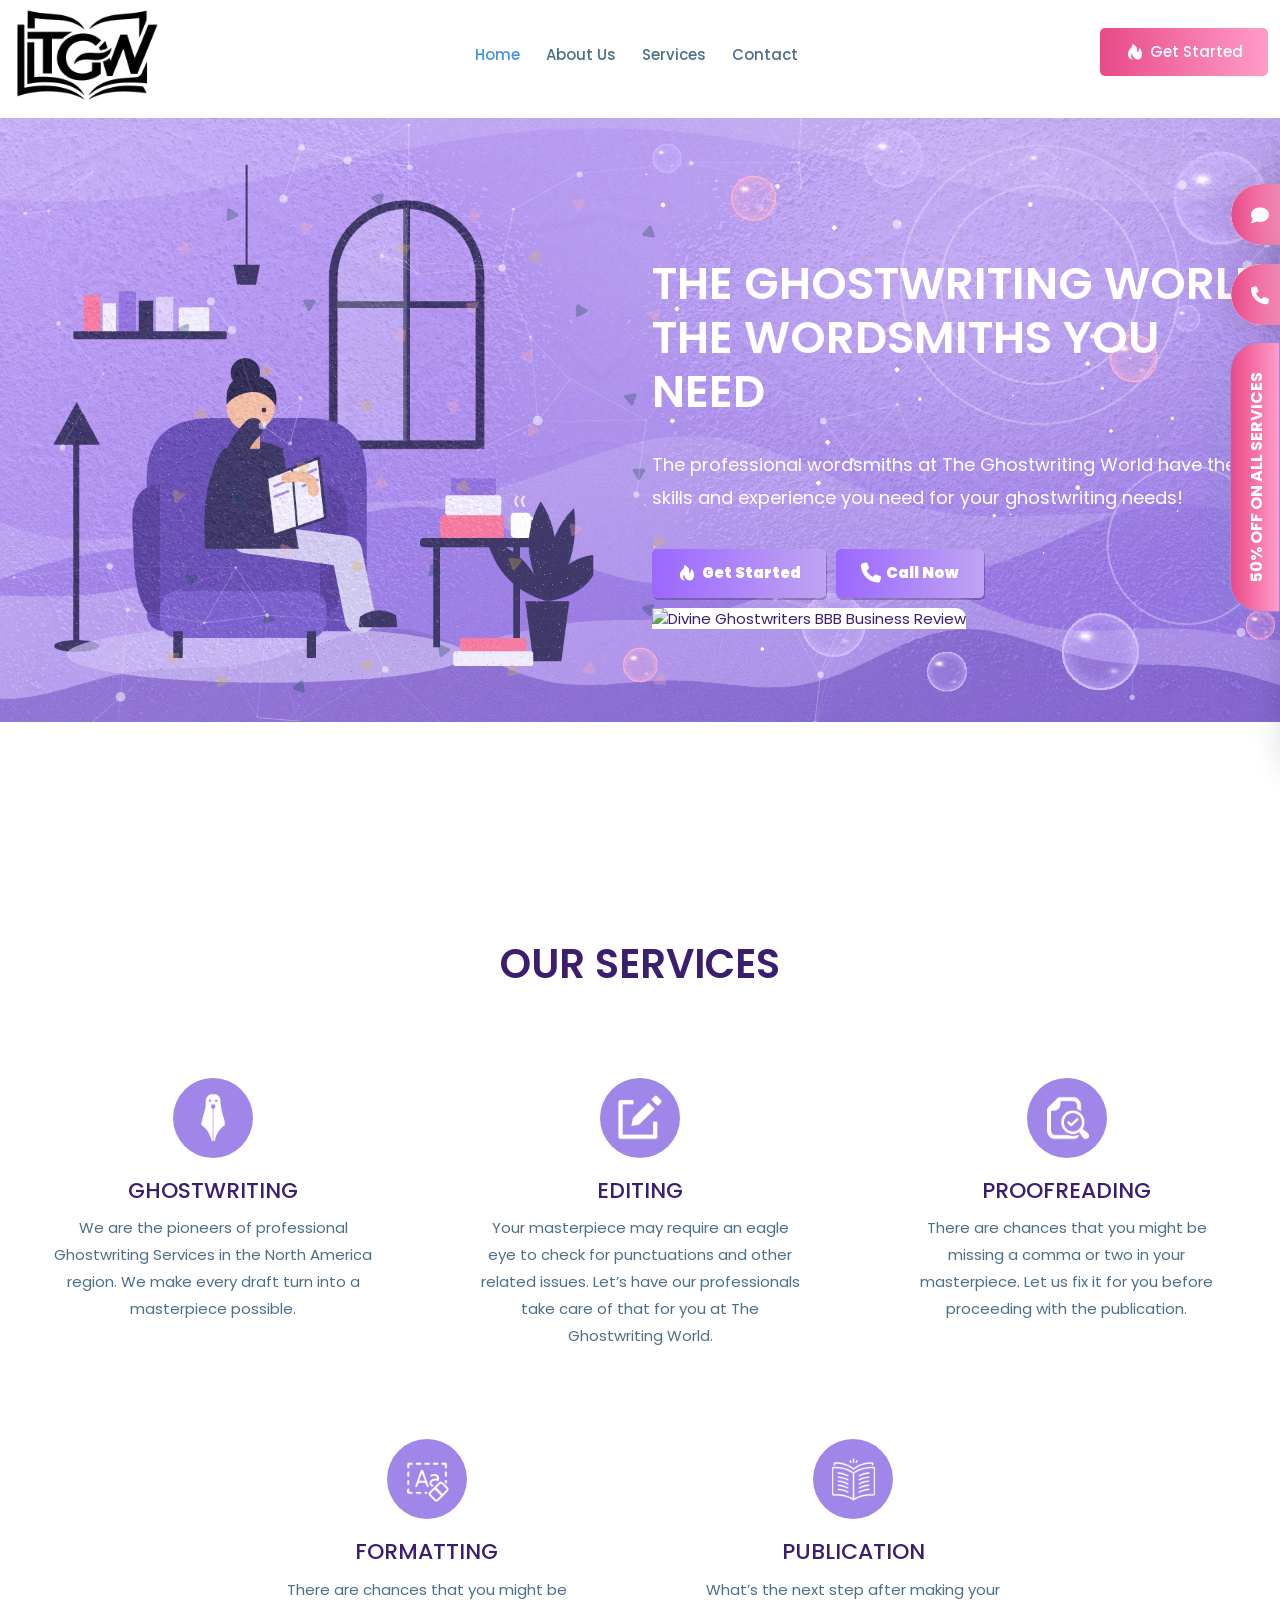
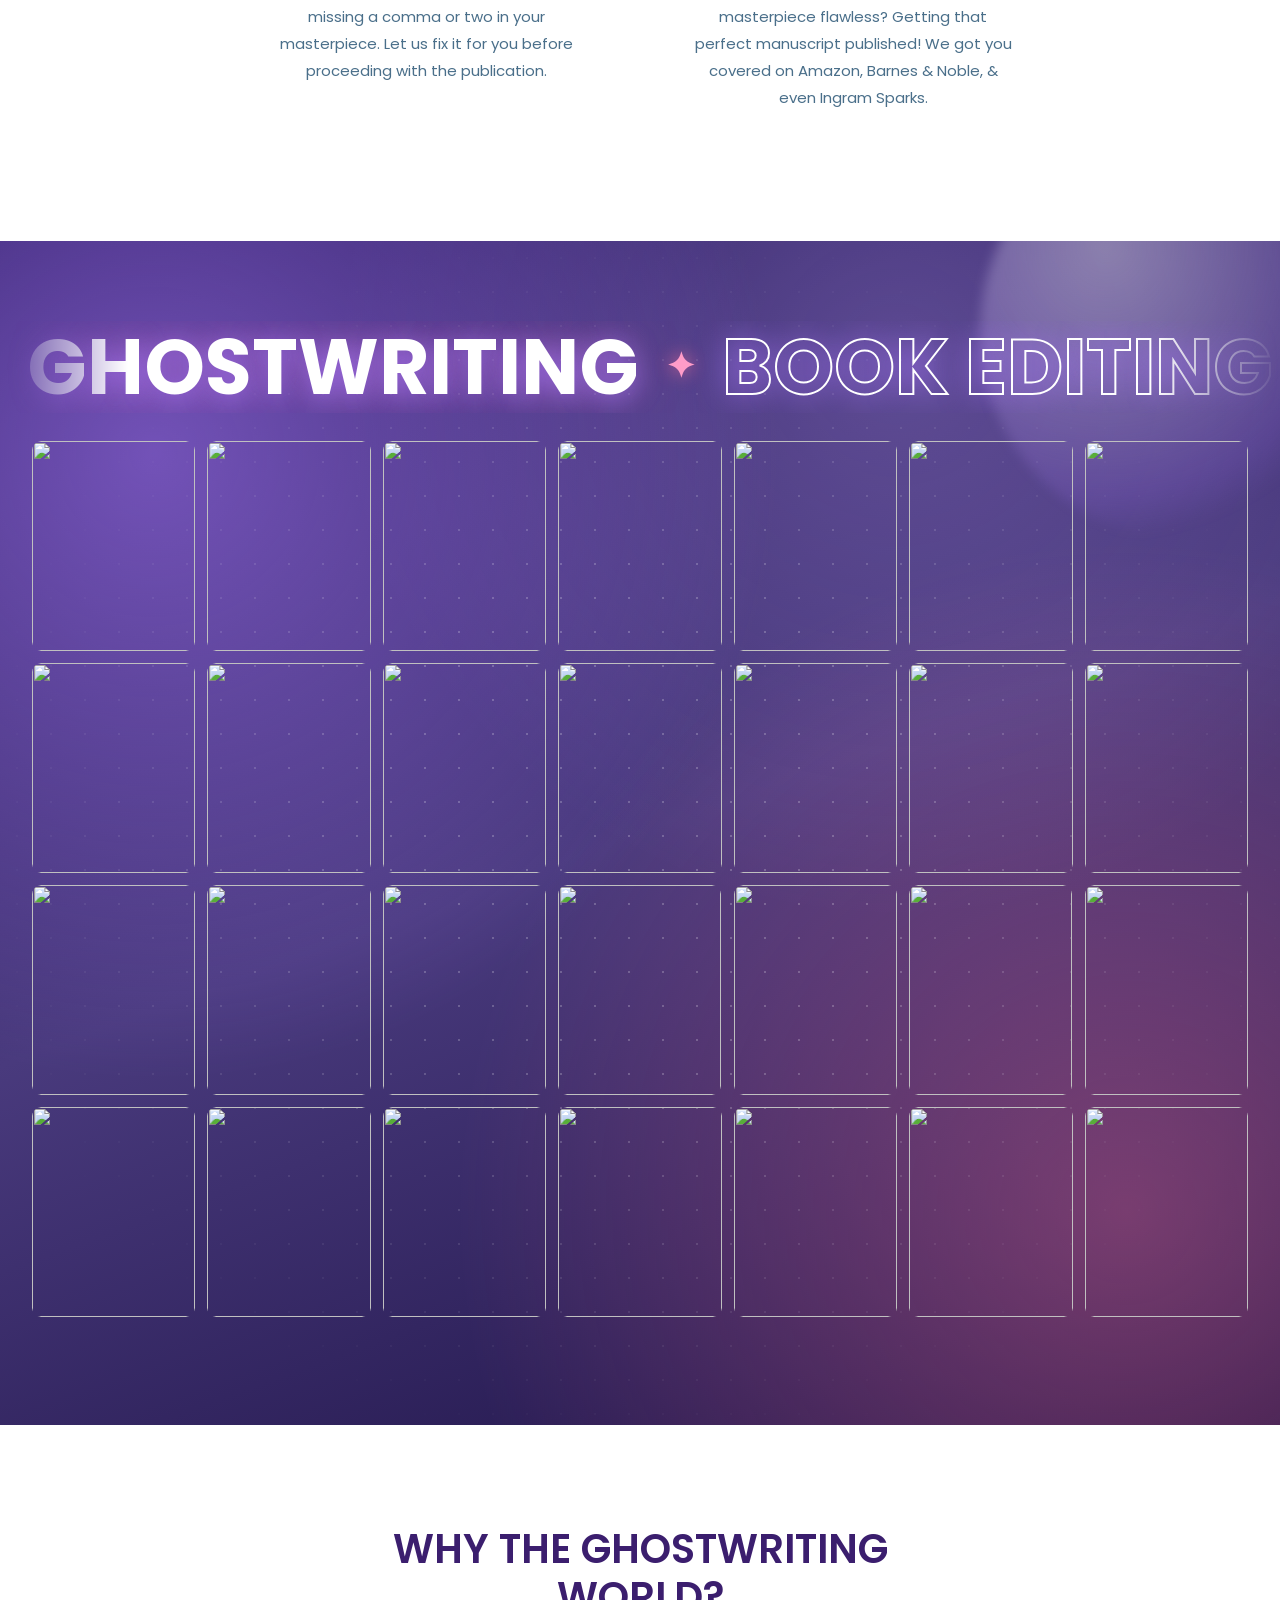
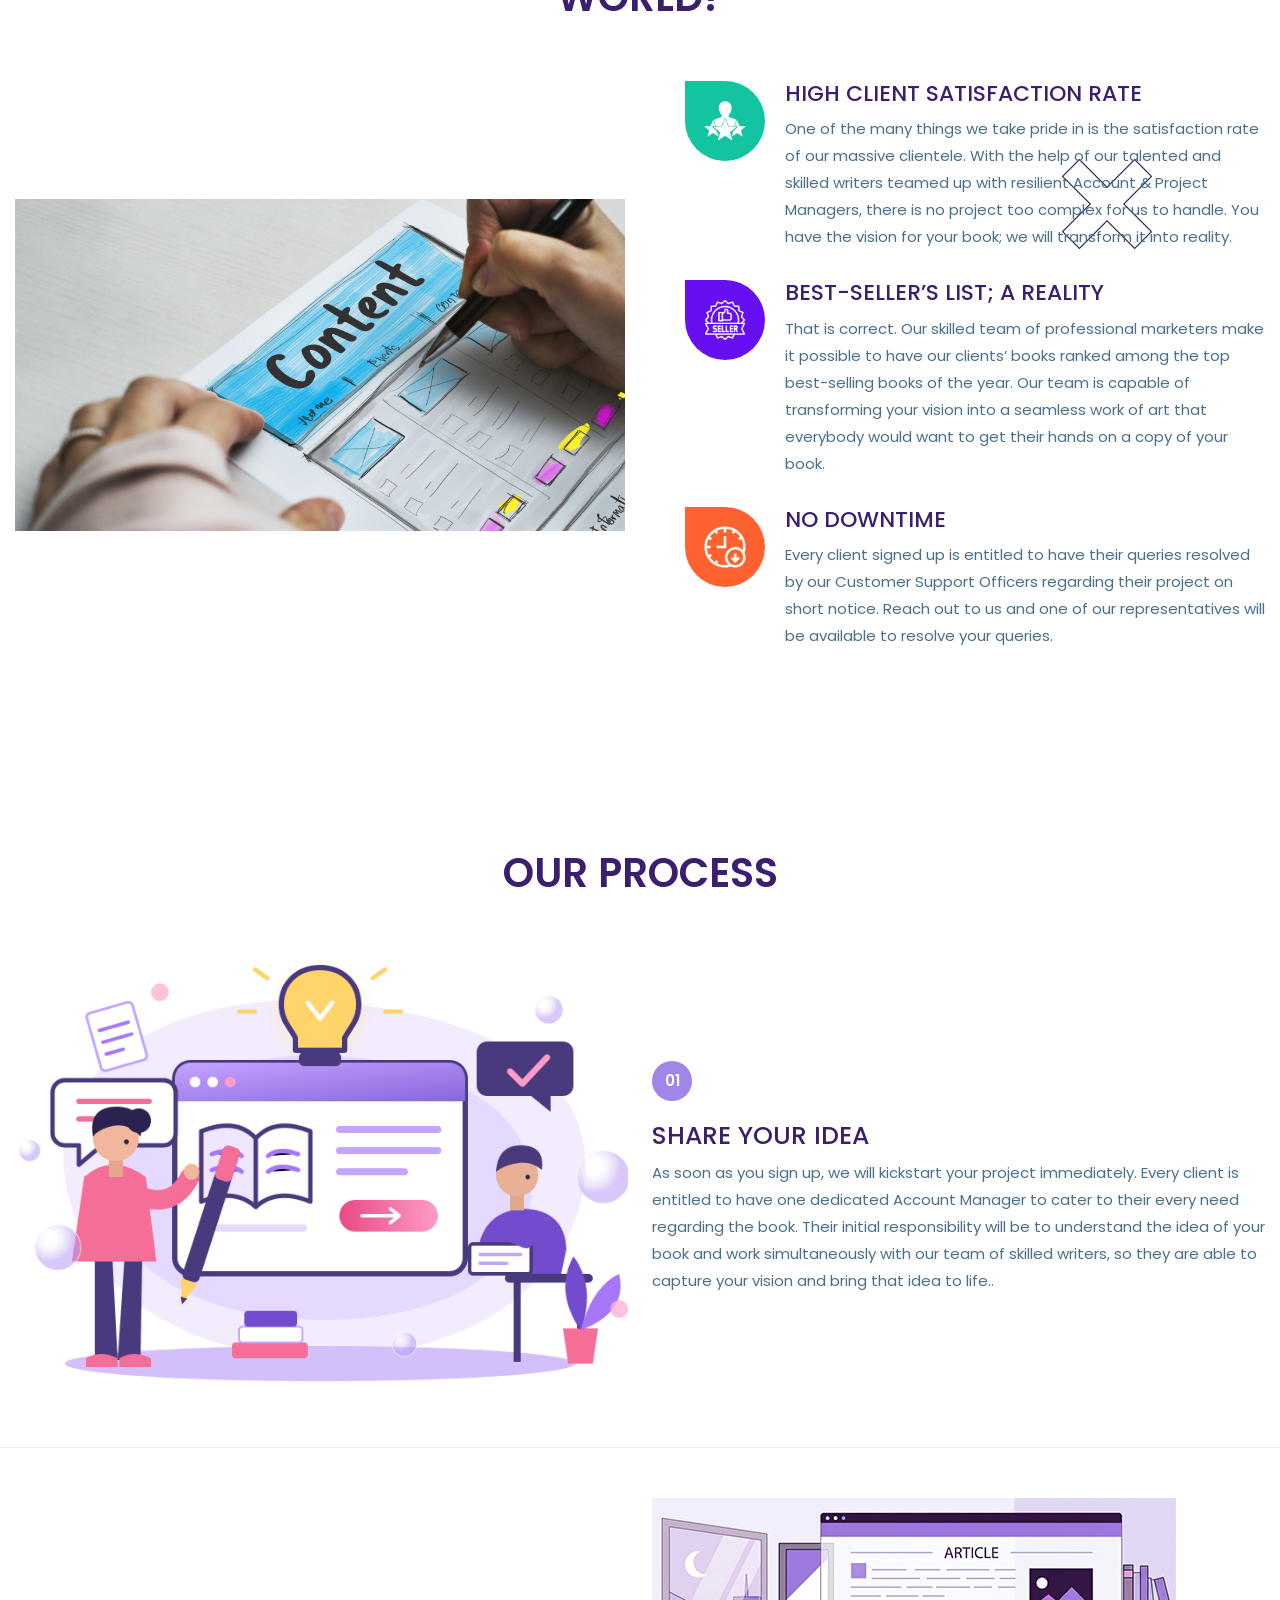
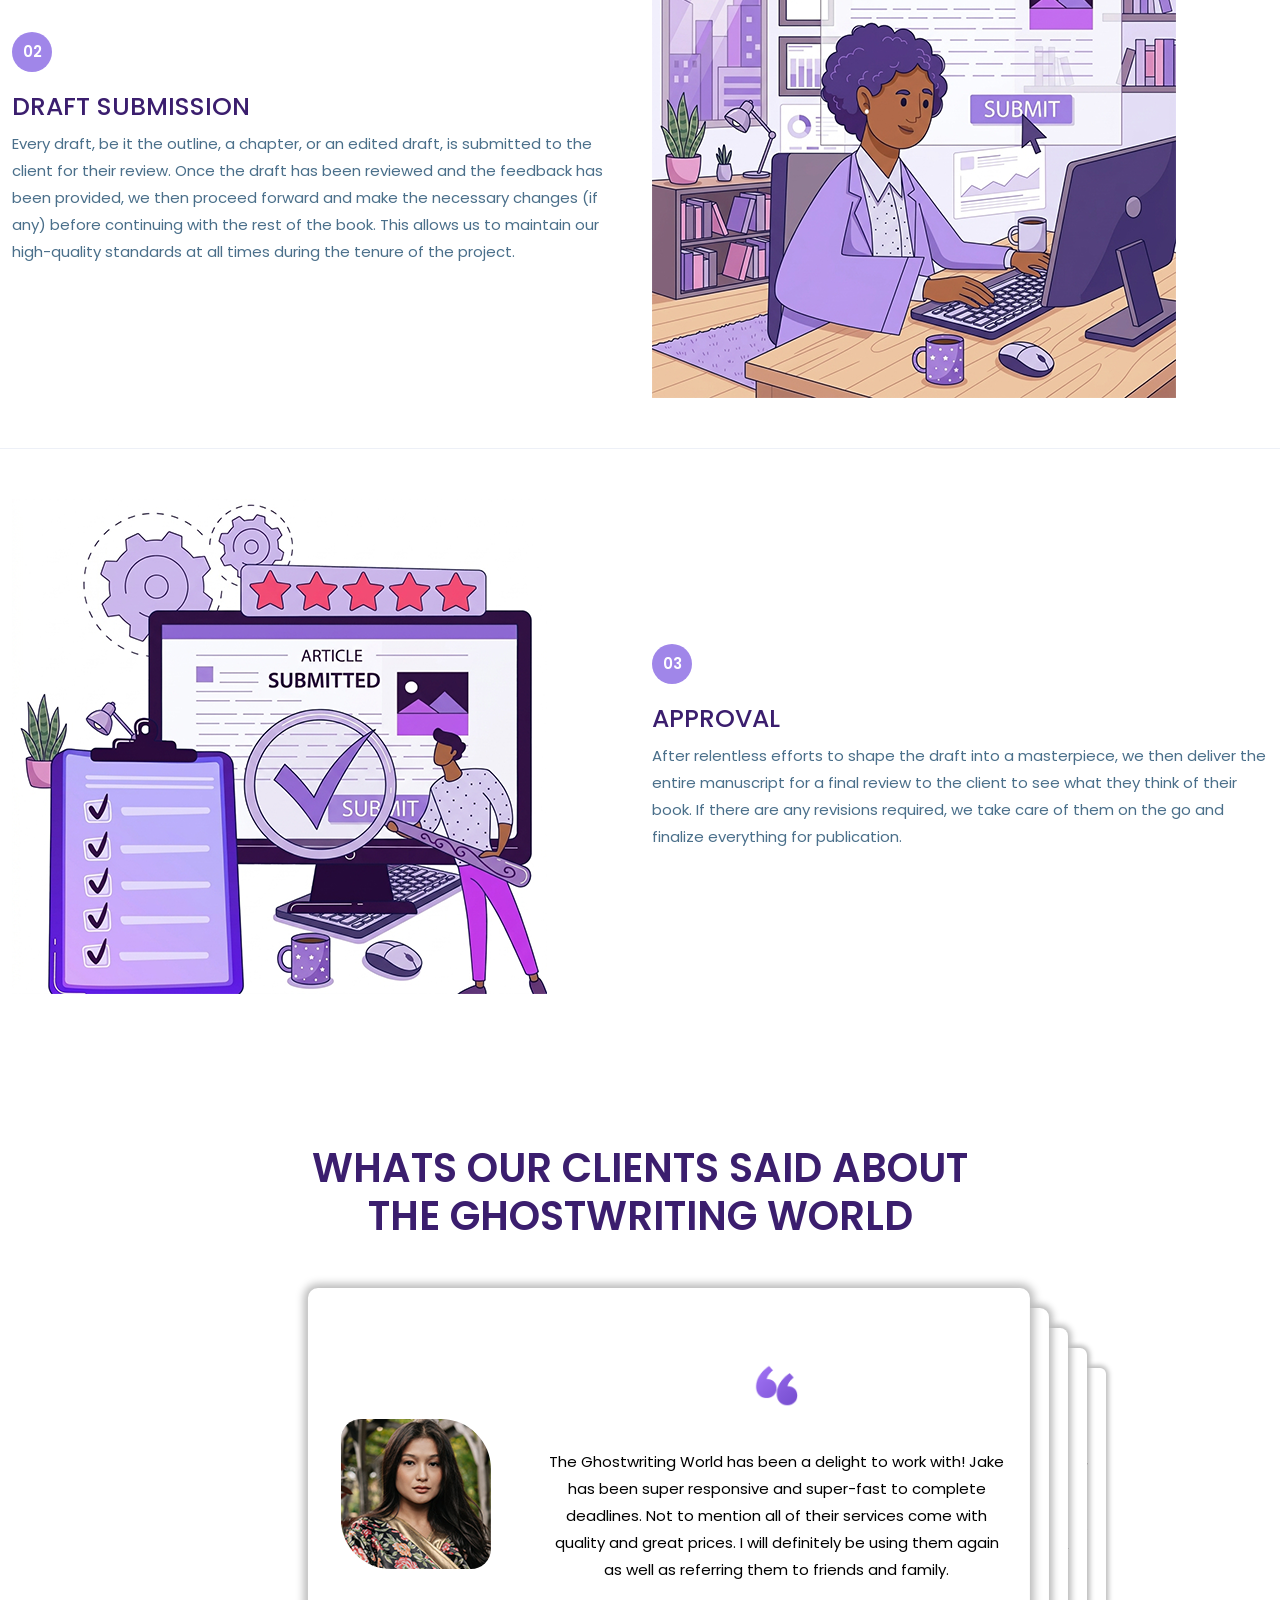
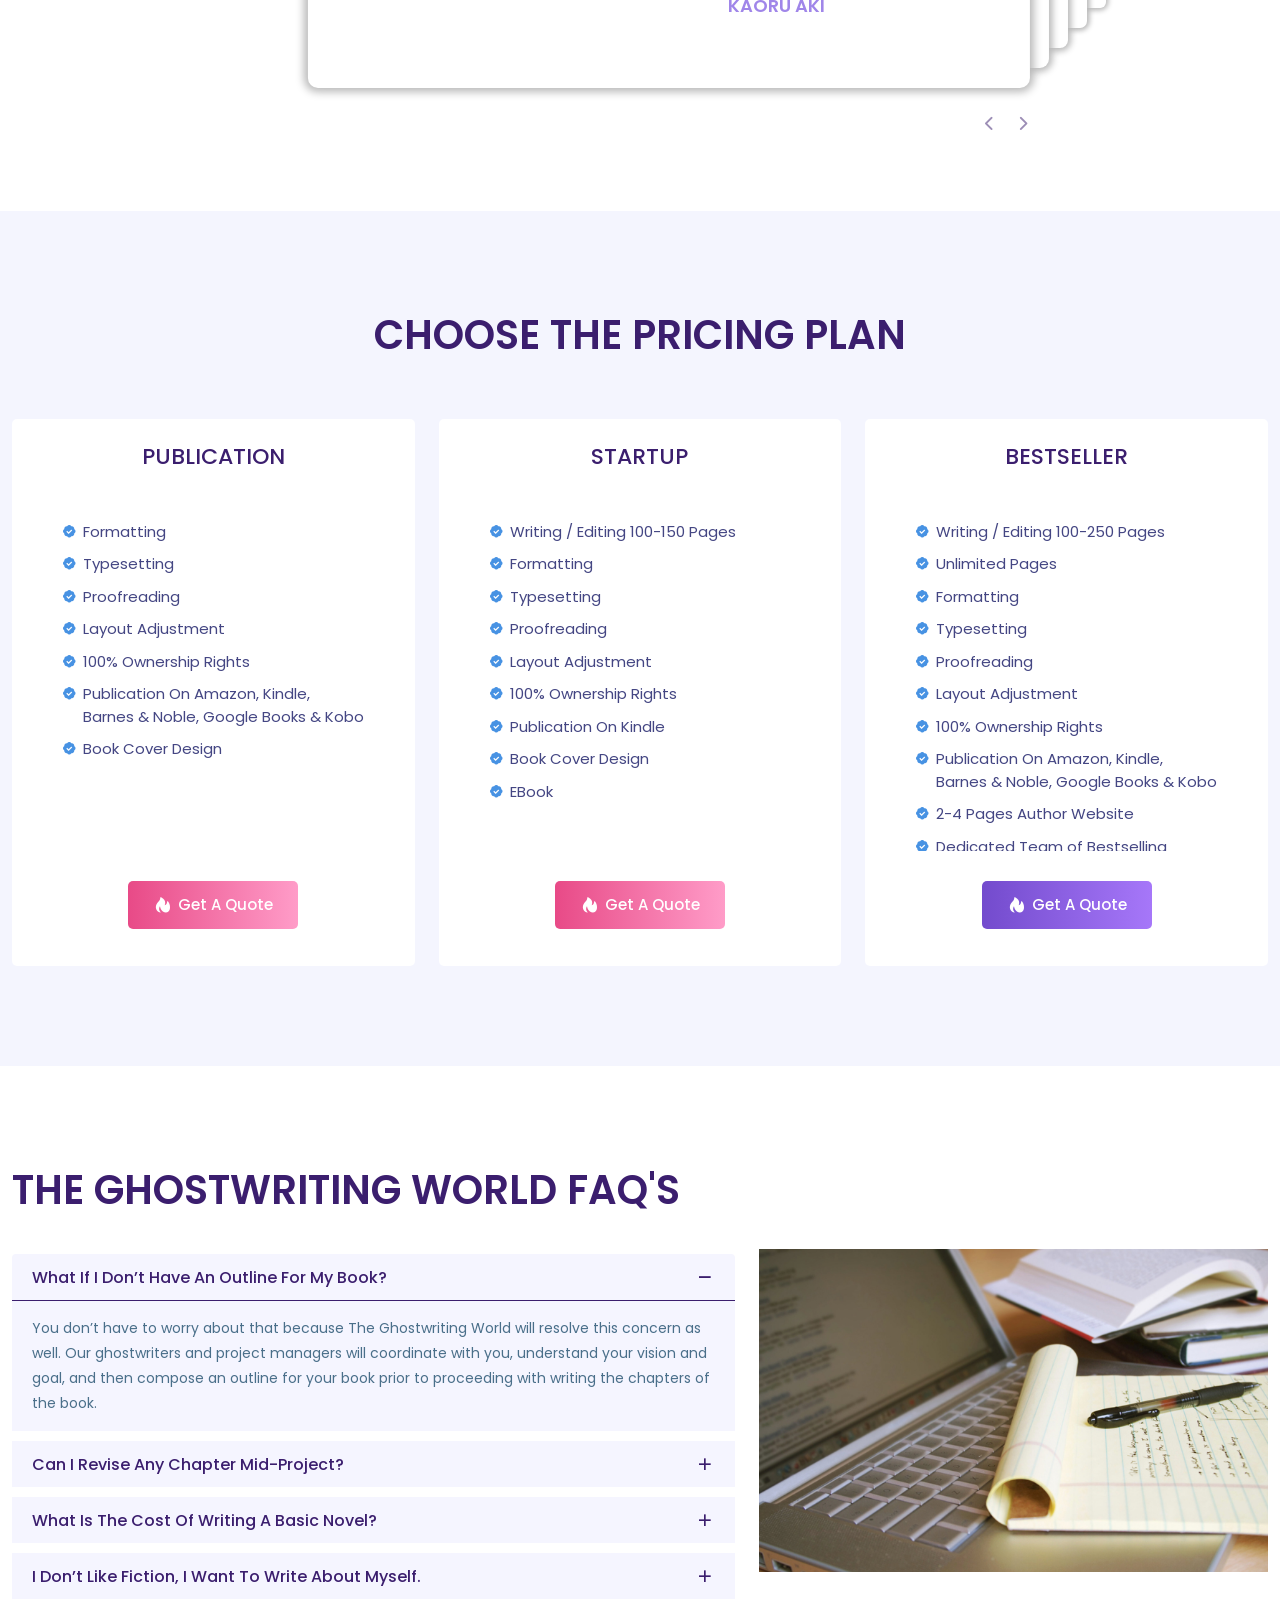
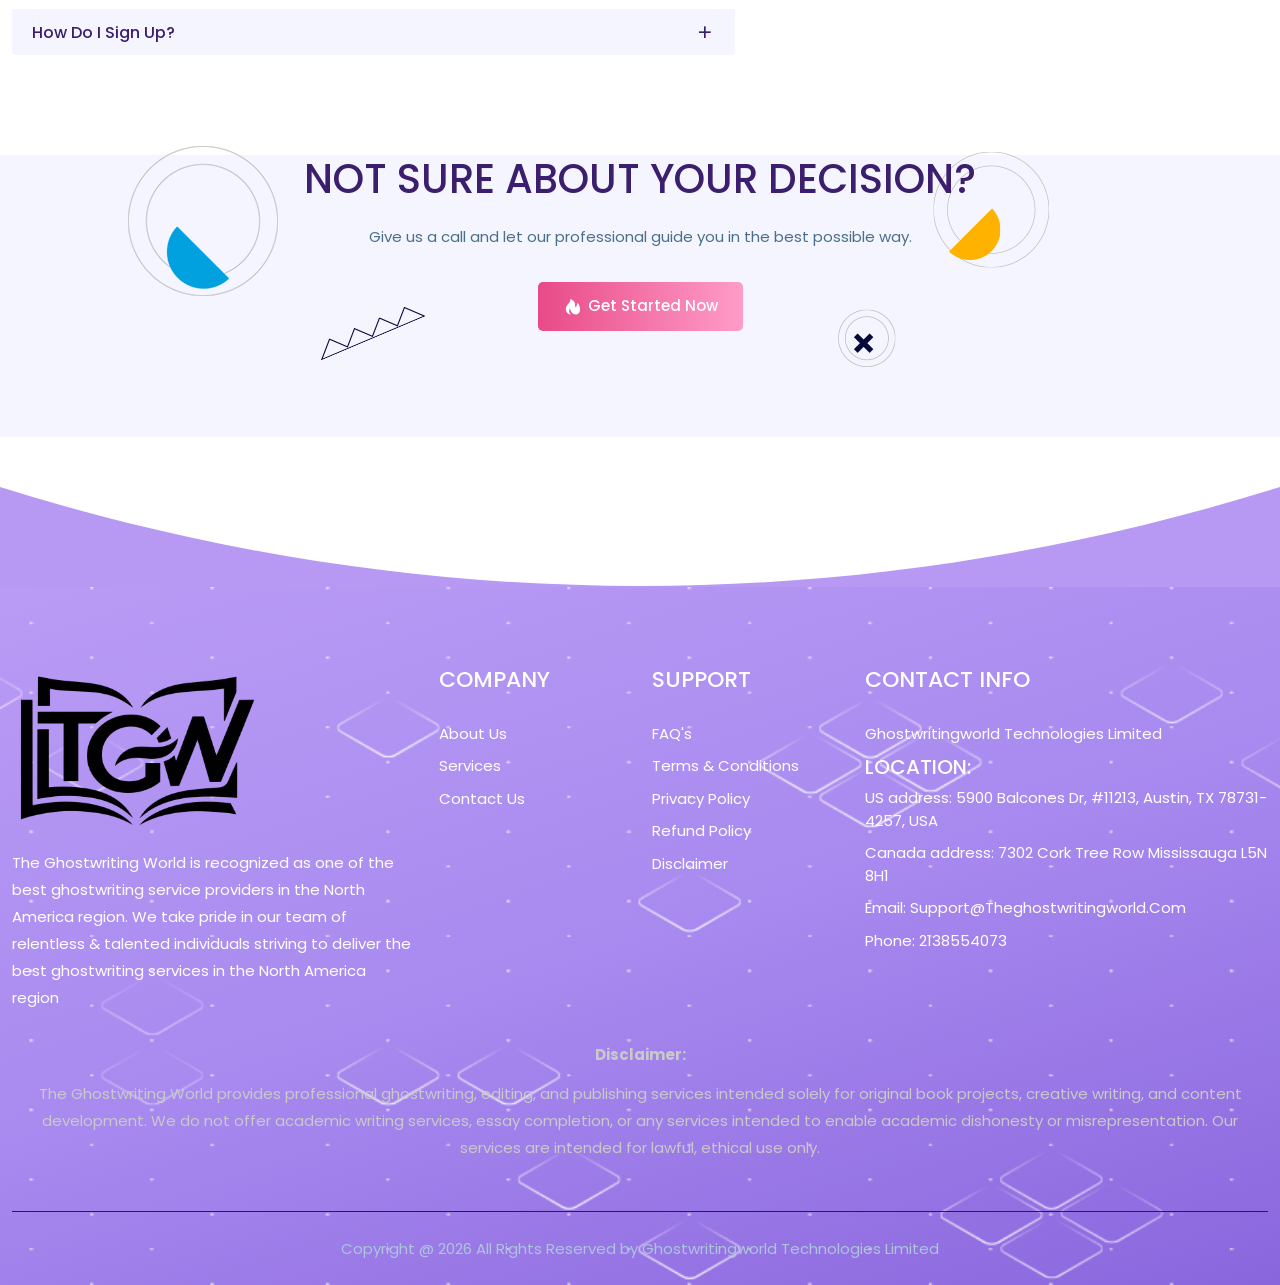
==== index.html @ f7156803 "Updated website code" ====
<!doctype html>
<html lang="zxx">





<head>

    <!-- Required meta tags -->

    <meta charset="utf-8">

    <meta name="viewport" content="width=device-width, initial-scale=1, shrink-to-fit=no">



    <!-- Bootstrap Min CSS -->

    <link rel="stylesheet" href="assets/css/bootstrap.min.css">
    <link href="../kit-pro.fontawesome.com/releases/v5.15.3/css/pro.min.css" rel="stylesheet">
    <!-- Animate Min CSS -->

    <link rel="stylesheet" href="https://cdnjs.cloudflare.com/ajax/libs/font-awesome/6.7.2/css/all.min.css">

    <link rel="stylesheet" href="assets/css/animate.min.css">

    <!-- BoxIcons Min CSS -->

    <link rel="stylesheet" href="assets/css/boxicons.min.css">

    <!-- Owl Carousel Min CSS -->

    <link rel="stylesheet" type="text/css" href="../cdn.jsdelivr.net/npm/slick-carousel%401.8.1/slick/slick.css" />
    <link rel="stylesheet" href="assets/css/owl.carousel.min.css">

    <!-- Odometer Min CSS -->

    <link rel="stylesheet" href="assets/css/odometer.min.css">

    <!-- MeanMenu CSS -->

    <link rel="stylesheet" href="assets/css/meanmenu.css">

    <!-- Magnific Popup Min CSS -->

    <link rel="stylesheet" href="assets/css/magnific-popup.min.css">

    <link href="../vjs.zencdn.net/7.20.3/video-js.css" rel="stylesheet" />

    <!-- Style CSS -->

    <link rel="stylesheet" href="assets/css/popup-form9093.css?v=0.02">
    <link rel="stylesheet" href="assets/css/style11da.css?v=0.10">

    <!-- Responsive CSS -->

    <link rel="stylesheet" href="assets/css/responsive.css">

    <!-- Dark Style CSS -->

    <link rel="stylesheet" href="assets/css/dark-style.css">
    <link rel="stylesheet" href="../cdnjs.cloudflare.com/ajax/libs/font-awesome/6.2.1/css/all.min.css"
        integrity="sha512-MV7K8+y+gLIBoVD59lQIYicR65iaqukzvf/nwasF0nqhPay5w/9lJmVM2hMDcnK1OnMGCdVK+iQrJ7lzPJQd1w=="
        crossorigin="anonymous" referrerpolicy="no-referrer" />
    <script src="../cdnjs.cloudflare.com/ajax/libs/jquery/3.6.1/jquery.min.js"
        integrity="sha512-aVKKRRi/Q/YV+4mjoKBsE4x3H+BkegoM/em46NNlCqNTmUYADjBbeNefNxYV7giUp0VxICtqdrbqU7iVaeZNXA=="
        crossorigin="anonymous" referrerpolicy="no-referrer"></script>


    <script type="text/javascript" src="assets/js/slick.js"></script>





    <title>The Ghostwriting World</title>



    <link rel="icon" type="image/png" href="assets/img/favicon.png">

    <!-- Start of divineghostwriters Zendesk Widget script -->

    <script id="ze-snippet"
        src="../static.zdassets.com/ekr/snippet4e06.js?key=8ec9c544-aee1-425f-a8fc-94cfd7a55f35"></script>
  <link rel="stylesheet" href="include/upstyle.css">
  <link rel="stylesheet" href="include/responsive.css">
    <!-- End of divineghostwriters Zendesk Widget script -->
</head>

<body>
      <div class="preloader-area" id="preloader">
        <div class="spinner">
            <!-- book-open.gif ka path apne project ke hisaab se rakhein -->
            <img id="bookGif"
                src="[data-uri]"
                alt="Opening book" width="360" height="300">
        </div>

        <div class="loading-text">Opening Your Story</div>
        <div class="loading-line"></div>
    </div>

    <style>
        /* .demo-content { min-height:100vh; display:flex; align-items:center; justify-content:center; font-size:2rem; color:#493A7D; } */

        /* =========================================
   BOOK BRAND PRELOADER  (GIF book)
========================================= */

        .preloader-area {
            --t: 1s;
            /* <-- minimum time (GIF ka ek poora cycle 3s ka hai) */

            position: fixed;
            inset: 0;
            width: 100%;
            height: 100%;
            z-index: 99999;
            display: flex;
            align-items: center;
            justify-content: center;
            overflow: hidden;
            transition: opacity .6s ease, visibility .6s ease;

            /* thora dark gradient (wahi purple colors) */
            background: linear-gradient(135deg,
                    #C3A5FF 0%,
                    #B294EE 50%,
                    #A677F9 100%);
        }

        .preloader-area.hide {
            opacity: 0;
            visibility: hidden;
        }

        /* Soft background glow */
        .preloader-area::before,
        .preloader-area::after {
            content: "";
            position: absolute;
            border-radius: 50%;
            pointer-events: none;
            filter: blur(2px);
        }

        .preloader-area::before {
            width: 300px;
            height: 300px;
            top: -100px;
            right: -70px;
            background: rgba(115, 75, 205, 0.16);
        }

        .preloader-area::after {
            width: 260px;
            height: 260px;
            bottom: -100px;
            left: -70px;
            background: rgba(166, 119, 249, 0.20);
        }

        /* GIF book */
        .preloader-area .spinner {
            position: relative;
            width: 330px;
            height: 275px;
            z-index: 2;
        }

        .preloader-area .spinner img {
            display: block;
            width: 100%;
            height: 100%;
            user-select: none;
            -webkit-user-drag: none;
        }

        /* Shadow under the book (GIF mein soft shadow nahi ho sakta, isliye CSS se) */
        .preloader-area .spinner::before {
            content: "";
            position: absolute;
            width: 250px;
            height: 18px;
            bottom: 6px;
            left: 50%;
            margin-left: -125px;
            border-radius: 50%;
            background: rgba(73, 58, 125, 0.30);
            filter: blur(10px);
        }

        /* Loading label */
        .preloader-area .loading-text {
            position: absolute;
            top: calc(50% + 158px);
            left: 0;
            width: 100%;
            text-align: center;
            color: #493A7D;
            font-size: 13px;
            font-weight: 700;
            letter-spacing: 4px;
            text-transform: uppercase;
        }

        /* Loading line (3 second mein poori bharti hai) */
        .preloader-area .loading-line {
            position: absolute;
            top: calc(50% + 190px);
            left: 50%;
            width: 130px;
            height: 3px;
            overflow: hidden;
            border-radius: 10px;
            transform: translateX(-50%);
            background: rgba(73, 58, 125, 0.18);
        }

        .preloader-area .loading-line::after {
            content: "";
            display: block;
            width: 100%;
            height: 100%;
            border-radius: inherit;
            background: #734BCD;
            transform-origin: left center;
            transform: scaleX(0);
        }

        .preloader-area.go .loading-line::after {
            animation: lineFill var(--t) linear forwards;
        }

        @keyframes lineFill {
            from {
                transform: scaleX(0);
            }

            to {
                transform: scaleX(1);
            }
        }

        /* Mobile */
        @media (max-width: 576px) {
            .preloader-area .spinner {
                width: 270px;
                height: 225px;
            }

            .preloader-area .spinner::before {
                width: 200px;
                margin-left: -100px;
                bottom: 5px;
            }

            .preloader-area .loading-text {
                top: calc(50% + 130px);
                font-size: 11px;
                letter-spacing: 3px;
            }

            .preloader-area .loading-line {
                top: calc(50% + 158px);
            }
        }
    </style>
<header class="custom-mobile-header">

    <!-- Aapka existing header HTML yahan same rahega -->

    <div class="navbar-area bg-white">

        <!-- Mobile Menu Toggle -->
        <button type="button"
            class="custom-menu-toggle"
            aria-label="Open menu"
            aria-expanded="false">
            <i class="bx bx-menu"></i>
        </button>

        <!-- Existing responsive nav -->
        <div class="strax-responsive-nav">
            <div class="container">
                <div class="strax-responsive-menu">
                    <div class="logo black-logo">
                        <a href="index.html">
                            <img src="assets/img/logo-up.png" alt="logo">
                        </a>
                    </div>
                    <div class="logo white-logo">
                        <a href="index.html">
                            <img src="assets/img/logo-up.png" alt="logo">
                        </a>
                    </div>
                </div>
            </div>
        </div>

        <!-- Existing desktop nav -->
        <div class="strax-nav">
            <div class="container">
                <nav class="navbar navbar-expand-md navbar-light">

                    <a class="navbar-brand black-logo" href="index.html">
                        <img src="assets/img/logo-up.png" alt="logo">
                    </a>

                    <a class="navbar-brand white-logo" href="index.html">
                        <img src="assets/img/logo-up.png" alt="logo">
                    </a>

                    <div class="collapse navbar-collapse mean-menu"
                        id="navbarSupportedContent">

                        <ul id="navMenus" class="navbar-nav">
                            <li class="nav-item">
                                <a href="index.html" class="nav-link home">Home</a>
                            </li>
                            <li class="nav-item">
                                <a href="about.html" class="nav-link about">About Us</a>
                            </li>
                            <li class="nav-item">
                                <a href="services.html" class="nav-link services">Services</a>
                            </li>
                            <!-- <li class="nav-item">
                                <a href="#" class="nav-link">Testimonials</a>
                            </li> -->
                            <li class="nav-item">
                                <a href="contact.html" class="nav-link contact">Contact</a>
                            </li>
                        </ul>

                        <div class="others-options">
                            <a href="javascript:;" class="default-btn popup-show">
                                <i class="bx bxs-hot"></i>Get Started<span></span>
                            </a>
                        </div>

                    </div>
                </nav>
            </div>
        </div>

        <!-- Existing responsive Get Started button -->
        <div class="others-option-for-responsive">
            <div class="container">
                <div class="dot-menu">
                    <a href="javascript:;" class="default-btn res popup-show">
                        Get Started<span></span>
                    </a>
                </div>
            </div>
        </div>

    </div>

    <!-- Overlay -->
    <div class="custom-menu-overlay"></div>

    <!-- Mobile drawer -->
    <div class="custom-mobile-drawer" id="customMobileDrawer">

        <button type="button"
            class="custom-menu-close"
            aria-label="Close menu">
            &times;
        </button>

        <!-- Menu links JavaScript se existing nav se copy honge -->
        <div class="custom-mobile-links"></div>

        <a href="javascript:;" class="default-btn popup-show custom-drawer-cta">
            Get Started <span></span>
        </a>

    </div>

</header>


    <style type="text/css">
        .align-centered {

            justify-content: center;

        }

        .navbar-area a.navbar-brand {

            width: 30%;

        }
    </style>







    <!-- Dark/Light Toggle -->

    <div style="display:none" class="dark-version">

        <label id="switch" class="switch">

            <input type="checkbox" onchange="toggleTheme()" id="slider">

            <span class="slider round"></span>

        </label>

    </div>



    <!-- Start Preloader Area -->

    <!-- <div class="preloader-area">

        <div class="spinner">

            <div class="inner">

                <div class="disc"></div>

                <div class="disc"></div>

                <div class="disc"></div>

            </div>

        </div>

    </div> -->

    <!-- End Preloader Area -->

  

    <!-- Start Navbar Area -->

   

    <!-- End Navbar Area -->

    <script type="text/javascript">
        //     $("#navMenus").on('click','li',function(){
        //      $(this).addClass("active");  // adding active class
        // });
    </script><!-- Start SaaS Main Banner -->
    <div class="saas-banner">
        <div class="d-table">
            <div class="d-table-cell">
                <div class="container max-width-1290">
                    <div class="row align-items-center pt-5">
                        <div class="col-lg-6 col-md-12">
                            <div class="saas-image mt-70">
                                <!--  <img src="assets/img/saas-shape/arrow.png" class="wow fadeInDown" data-wow-delay="0.6s" alt="arrow"><img src="assets/img/saas-shape/box1.png" class="wow animate__animated animate__fadeInUp" data-wow-delay="0.6s" alt="box1"><img src="assets/img/saas-shape/boy1.png" class="wow animate__animated animate__fadeInLeft" data-wow-delay="0.6s" alt="boy1"><img src="assets/img/saas-shape/boy2.png" class="wow animate__animated animate__zoomIn" data-wow-delay="0.6s" alt="boy2"><img src="assets/img/saas-shape/boy3.png" class="wow bounceIn" data-wow-delay="0.6s" alt="boy3"><img src="assets/img/saas-shape/digital-screen.png" class="wow fadeInDown" data-wow-delay="0.6s" alt="digital-screen"><img src="assets/img/saas-shape/filter1.png" class="wow animate__animated animate__zoomIn" data-wow-delay="0.6s" alt="filter1"><img src="assets/img/saas-shape/filter2.png" class="wow animate__animated animate__fadeInUp" data-wow-delay="0.6s" alt="filter2"><img src="assets/img/saas-shape/filter3.png" class="wow rotateIn" data-wow-delay="0.6s" alt="filter3"><img src="assets/img/saas-shape/girl1.png" class="wow animate__animated animate__fadeInUp" data-wow-delay="0.6s" alt="girl1"><img src="assets/img/saas-shape/girl2.png" class="wow animate__animated animate__zoomIn" data-wow-delay="0.6s" alt="girl2"><img src="assets/img/saas-shape/monitor.png" class="wow animate__animated animate__zoomIn" data-wow-delay="0.6s" alt="monitor">

 -->
                                <!-- Main image -->
                                <!--  <img src="assets/img/saas-shape/main-image.png" class="wow animate__animated animate__zoomIn" data-wow-delay="0.6s" alt="main-image.png"> -->
                            </div>
                        </div>
                        <div class="col-lg-6 col-md-12">
                            <div class="hero-content pl-4">
                                <h1>
                                    <span>The Ghostwriting World</span>
                                    <br> The Wordsmiths You Need
                                </h1>
                                <p>The professional wordsmiths at The Ghostwriting World have the skills and experience
                                    you need for your ghostwriting needs!</p>
                                <div class="banner-btn">
                                    <div class="d-flex ban-btn-con">
                                        <a href="javascript:;" class="default-btn ban-btn ban-btn-1 popup-show">
                                            <i class="bx bxs-hot"></i> Get Started <span></span>
                                        </a>
                                        <a href="tel:2138554073" class="default-btn ban-btn ban-btn-2">
                                            <i class="fa-solid fa-phone"></i> Call Now <span></span>
                                        </a>
                                        <!-- <a href="https://www.youtube.com/watch?v=bk7McNUjWgw" class="video-btn popup-youtube"><i class='bx bxs-right-arrow'></i> Watch Video 

                                            </a> -->
                                    </div>
                                    <div class="bba" style="margin-top:10px">
                                        <script type="text/javascript"
                                            src="https://seal-mbc.bbb.org/inc/legacy.js"></script><a
                                            href="https://www.bbb.org/ca/bc/vancouver/profile/publishers/divine-ghostwriters-0037-2431376/#sealclick"
                                            id="bbblink" class="ruhzbul" target="_blank" rel="nofollow"
                                            style="background: #fff;border-top-left-radius: 10px;border-top-right-radius: 10px;"><img
                                                src="https://seal-mbc.bbb.org/logo/ruhzbul/bbb-2431376.png"
                                                style="border: 0;" alt="Divine Ghostwriters BBB Business Review"></a>
                                    </div>
                                </div>
                            </div>

                        </div>
                    </div>
                </div>
            </div>
        </div>
        <div class="shape-rotate rotateme">
            <img src="assets/img/saas-shape/shape-rotate.png" alt="img">
        </div>
        <div id="particles-js"></div>
    </div>
    <!-- End SaaS Main Banner -->
    <!-- Start Features Area -->
    <section class="features-area pt-100 pb-70 bg-f4f6fc ">
        <div class="container max-width-1290">
            <div class="section-title">
                <h2>Our Services</h2>
            </div>
            <div class="row align-centered">
                <div class="col-lg-4 col-md-6">
                    <div class="features-box-one wow animate__animated animate__fadeInLeft" data-wow-delay=".1s">
                        <div class="icon-mainn">
                            <img src="assets/img/Ghostwriting.png">
                        </div>
                        <h3>Ghostwriting</h3>
                        <p>We are the pioneers of professional Ghostwriting Services in the North America region. We
                            make every draft turn into a masterpiece possible.</p>
                    </div>
                </div>
                <div class="col-lg-4 col-md-6">
                    <div class="features-box-one wow animate__animated animate__fadeInLeft" data-wow-delay=".2s">
                        <div class="icon-mainn">
                            <img src="assets/img/Editing1.png">
                        </div>
                        <h3>Editing</h3>
                        <p>Your masterpiece may require an eagle eye to check for punctuations and other related issues.
                            Let’s have our professionals take care of that for you at The Ghostwriting World.</p>
                    </div>
                </div>
                <div class="col-lg-4 col-md-6">
                    <div class="features-box-one wow animate__animated animate__fadeInLeft" data-wow-delay=".3s">
                        <div class="icon-mainn">
                            <img src="assets/img/Proofreading.png">
                        </div>
                        <h3>Proofreading</h3>
                        <p>There are chances that you might be missing a comma or two in your masterpiece. Let us fix it
                            for you before proceeding with the publication.</p>
                    </div>
                </div>
                <div class="col-lg-4 col-md-6">
                    <div class="features-box-one wow animate__animated animate__fadeInLeft" data-wow-delay=".4s">
                        <div class="icon-mainn">
                            <img src="assets/img/Formatting.png">
                        </div>
                        <h3>Formatting</h3>
                        <p>There are chances that you might be missing a comma or two in your masterpiece. Let us fix it
                            for you before proceeding with the publication.</p>
                    </div>
                </div>
                <div class="col-lg-4 col-md-6">
                    <div class="features-box-one wow animate__animated animate__fadeInLeft" data-wow-delay=".5s">
                        <div class="icon-mainn">
                            <img src="assets/img/Publication1.png">
                        </div>
                        <h3>Publication</h3>
                        <p>What’s the next step after making your masterpiece flawless? Getting that perfect manuscript
                            published! We got you covered on Amazon, Barnes & Noble, & even Ingram Sparks.</p>
                    </div>
                </div>
                <!-- <div class="col-lg-4 col-md-6"><div class="features-box-one wow animate__animated animate__fadeInLeft" data-wow-delay=".6s"><i class='bx bxs-droplet-half bg-ff612f'></i><h3>Drag and Drop</h3><p>Lorem ipsum dolor sit amet, consectetur adipiscing elit, sed do eiusmod tempor dolore magna.</p></div></div> -->
            </div>
        </div>
    </section>



    <!-- End Features Area -->


    <section class="book-section">
         <div class="head-1">
    <h2 class="marquee-title">
      <span class="track">

        <span class="list">
          <span class="item">Ghostwriting</span><span class="dot">&#10022;</span>
          <span class="item outline">Book Editing</span><span class="dot">&#10022;</span>
          <span class="item">Book Publishing</span><span class="dot">&#10022;</span>
          <span class="item outline">Book Cover Designing</span><span class="dot">&#10022;</span>
          <span class="item">Book Trailers</span><span class="dot">&#10022;</span>
          <span class="item outline">Book Marketing</span><span class="dot">&#10022;</span>
          <span class="item">Book Translation</span><span class="dot">&#10022;</span>
        </span>

        <!-- duplicate: seamless loop ke liye, bilkul same content -->
        <span class="list" aria-hidden="true">
          <span class="item">Ghostwriting</span><span class="dot">&#10022;</span>
          <span class="item outline">Book Editing</span><span class="dot">&#10022;</span>
          <span class="item">Book Publishing</span><span class="dot">&#10022;</span>
          <span class="item outline">Book Cover Designing</span><span class="dot">&#10022;</span>
          <span class="item">Book Trailers</span><span class="dot">&#10022;</span>
          <span class="item outline">Book Marketing</span><span class="dot">&#10022;</span>
          <span class="item">Book Translation</span><span class="dot">&#10022;</span>
        </span>

      </span>
    </h2>
  </div>
        <div class="container wrap">
            <div class="bfs-wrap">
                <div class="bfs-grid" id="bfsGrid"></div>
            </div>
        </div>
    </section>
<script>
(function () {
  const allImages = [
  "https://theghostwritingworld.com/wp-content/uploads/2026/09/Black-and-White-Minimalist-Simple-Modern-Text-Thriller-Mystery-Book-Cover_20260904_154224_0000.png",
  "https://theghostwritingworld.com/wp-content/uploads/2026/09/Black-and-White-Minimalist-Mystery-Detective-Novel-Fiction-Book-Cover-_20260904_155041_0000.png",
  "https://theghostwritingworld.com/wp-content/uploads/2026/09/Black-and-White-Ballet-Book-Cover_20260904_154005_0000-1.png",
  "https://theghostwritingworld.com/wp-content/uploads/2026/09/Beige-And-Black-Simple-Science-Fiction-Book-Cover_20260904_154124_0000.png",
  "https://theghostwritingworld.com/wp-content/uploads/2026/09/Blue-Retro-Novel-Book-Cover_20260904_155707_0000.png",
  "https://theghostwritingworld.com/wp-content/uploads/2026/09/Blue-Pink-and-Orange-Modern-Romantic-Novel-Book-Cover_20260904_155333_0000.png",
  "https://theghostwritingworld.com/wp-content/uploads/2026/09/Blue-Green-Minimal-Modern-Summer-Breeze-Photo-Sheep-Book-Cover_20260904_154052_0000.png",
  "https://theghostwritingworld.com/wp-content/uploads/2026/09/Black-Yellow-Rusty-Horror-Novel-Book-Cover_20260904_155242_0000.png",
  "https://theghostwritingworld.com/wp-content/uploads/2026/09/Black-Red-Bold-Spooky-Mystery-Novel-Book-Cover_20260904_154200_0000-1.png",
  "https://theghostwritingworld.com/wp-content/uploads/2026/09/Black-Mystery-Novel-Book-Cover_20260904_154653_0000.png",
  "https://theghostwritingworld.com/wp-content/uploads/2026/09/Black-Red-Bold-Spooky-Mystery-Novel-Book-Cover_20260904_154200_0000.png",
  "https://theghostwritingworld.com/wp-content/uploads/2026/09/WhatsApp-Image-2026-09-09-at-5.33.30-PM-1.jpeg",
  "https://theghostwritingworld.com/wp-content/uploads/2026/09/WhatsApp-Image-2026-09-09-at-5.32.25-PM.jpeg",
  "https://theghostwritingworld.com/wp-content/uploads/2026/09/WhatsApp-Image-2026-09-09-at-5.32.26-PM.jpeg",
  "https://theghostwritingworld.com/wp-content/uploads/2026/09/WhatsApp-Image-2026-09-09-at-5.32.26-PM-1.jpeg",
  "https://theghostwritingworld.com/wp-content/uploads/2026/09/WhatsApp-Image-2026-09-09-at-5.32.26-PM-2.jpeg",
  "https://theghostwritingworld.com/wp-content/uploads/2026/09/WhatsApp-Image-2026-09-09-at-5.32.27-PM.jpeg",
  "https://theghostwritingworld.com/wp-content/uploads/2026/09/WhatsApp-Image-2026-09-09-at-5.32.27-PM-1.jpeg",
  "https://theghostwritingworld.com/wp-content/uploads/2026/09/WhatsApp-Image-2026-09-09-at-5.32.28-PM.jpeg",
  "https://theghostwritingworld.com/wp-content/uploads/2026/09/WhatsApp-Image-2026-09-09-at-5.32.28-PM-1.jpeg",
  "https://theghostwritingworld.com/wp-content/uploads/2026/09/WhatsApp-Image-2026-09-09-at-5.32.28-PM-2.jpeg",
  "https://theghostwritingworld.com/wp-content/uploads/2026/09/WhatsApp-Image-2026-09-09-at-5.32.29-PM.jpeg",
  "https://theghostwritingworld.com/wp-content/uploads/2026/09/WhatsApp-Image-2026-09-09-at-5.32.29-PM-1.jpeg",
  "https://theghostwritingworld.com/wp-content/uploads/2026/09/WhatsApp-Image-2026-09-09-at-5.32.29-PM-2.jpeg",
  "https://theghostwritingworld.com/wp-content/uploads/2026/09/WhatsApp-Image-2026-09-09-at-5.32.29-PM-3.jpeg",
  "https://theghostwritingworld.com/wp-content/uploads/2026/09/WhatsApp-Image-2026-09-09-at-5.32.30-PM.jpeg",
  "https://theghostwritingworld.com/wp-content/uploads/2026/09/WhatsApp-Image-2026-09-09-at-5.32.30-PM-1.jpeg",
  "https://theghostwritingworld.com/wp-content/uploads/2026/09/WhatsApp-Image-2026-09-09-at-5.33.04-PM.jpeg",
  "https://theghostwritingworld.com/wp-content/uploads/2026/09/WhatsApp-Image-2026-09-09-at-5.33.04-PM-1.jpeg",
  "https://theghostwritingworld.com/wp-content/uploads/2026/09/WhatsApp-Image-2026-09-09-at-5.33.05-PM.jpeg",
  "https://theghostwritingworld.com/wp-content/uploads/2026/09/WhatsApp-Image-2026-09-09-at-5.33.05-PM-1.jpeg",
  "https://theghostwritingworld.com/wp-content/uploads/2026/09/WhatsApp-Image-2026-09-09-at-5.33.05-PM-2.jpeg",
  "https://theghostwritingworld.com/wp-content/uploads/2026/09/WhatsApp-Image-2026-09-09-at-5.33.05-PM-3.jpeg",
  "https://theghostwritingworld.com/wp-content/uploads/2026/09/WhatsApp-Image-2026-09-09-at-5.33.30-PM.jpeg"
  ];

  const totalCards = 28;                     // 7 columns x 4 rows
  const shuffled = [...allImages].sort(() => Math.random() - 0.5);

  const grid = document.getElementById('bfsGrid');
  const inners = [];
  const flipState = new Array(totalCards).fill(false);   // false = front dikh raha hai
  const busy = new Array(totalCards).fill(false);
  const shown = [];                                      // har card par abhi kaun si image dikh rahi hai

  for (let i = 0; i < totalCards; i++) {
    const img = shuffled[i];
    shown[i] = img;
    const card = document.createElement('div');
    card.className = 'bfs-card';
    card.innerHTML =
      '<div class="bfs-inner" id="bfsInner' + i + '">' +
        '<div class="bfs-front"><img decoding="async" src="' + img + '" alt=""></div>' +
        '<div class="bfs-back"><img decoding="async" src="' + img + '" alt=""></div>' +
      '</div>';
    grid.appendChild(card);
    inners.push(document.getElementById('bfsInner' + i));
  }

  // card flip karte waqt peeche wale side par nayi (abhi na dikhne wali) image lagti hai
  function flipCard(idx) {
    if (busy[idx]) return;
    busy[idx] = true;

    const pool = allImages.filter(function (u) { return shown.indexOf(u) === -1; });
    const next = pool.length ? pool[Math.floor(Math.random() * pool.length)] : shown[idx];

    const hiddenFace = inners[idx].querySelector(flipState[idx] ? '.bfs-front img' : '.bfs-back img');
    hiddenFace.src = next;
    shown[idx] = next;

    flipState[idx] = !flipState[idx];
    inners[idx].classList.toggle('flipped', flipState[idx]);
    setTimeout(function () { busy[idx] = false; }, 1300);
  }

  function flipRandom() {
    const free = inners.map(function (_, i) { return i; }).filter(function (i) { return !busy[i]; });
    if (!free.length) return;
    flipCard(free[Math.floor(Math.random() * free.length)]);
  }

  setInterval(flipRandom, 600);              // har 0.6 second mein ek random card flip

  // click karne par bhi card flip ho
  grid.addEventListener('click', function (e) {
    const card = e.target.closest('.bfs-card');
    if (!card) return;
    flipCard(Array.prototype.indexOf.call(grid.children, card));
  });
})();
</script>
<style>
    .book-section {
        padding: 5rem 0;
  position: relative;
  overflow: hidden;
  background:
    radial-gradient(circle at 12% 18%, rgba(166, 119, 249, 0.55), transparent 42%),
    radial-gradient(circle at 88% 82%, rgba(245, 110, 151, 0.38), transparent 45%),
    radial-gradient(circle at 70% 10%, rgba(195, 165, 255, 0.25), transparent 40%),
    linear-gradient(160deg, #2a1b5e 0%, #493a7d 50%, #1d1245 100%);
}

/* halki dotted texture, beech mein zyada aur kinaron par ghayab */
.book-section::before {
  content: "";
  position: absolute;
  inset: 0;
  background-image: radial-gradient(rgba(255, 255, 255, 0.22) 1.2px, transparent 1.2px);
  background-size: 34px 34px;
  -webkit-mask-image: radial-gradient(ellipse at center, #000 30%, transparent 75%);
          mask-image: radial-gradient(ellipse at center, #000 30%, transparent 75%);
  pointer-events: none;
}

/* tairta hua glass bubble (upar right) */
.book-section::after {
  content: "";
  position: absolute;
  width: 420px;
  height: 420px;
  right: -120px;
  top: -120px;
  border-radius: 50%;
  background: radial-gradient(circle at 30% 30%, rgba(255, 255, 255, 0.35), rgba(166, 119, 249, 0.15) 60%, transparent 70%);
  filter: blur(6px);
  animation: bookFloat 9s ease-in-out infinite;
  pointer-events: none;
}
@keyframes bookFloat {
  50% { transform: translate(-40px, 50px) scale(1.1); }
}
.head-1 {
    padding-bttom:3rem ;
  overflow: hidden;
  width: 100%;
  -webkit-mask-image: linear-gradient(90deg, transparent 0%, #000 10%, #000 90%, transparent 100%);
          mask-image: linear-gradient(90deg, transparent 0%, #000 10%, #000 90%, transparent 100%);
}

.head-1 .marquee-title {
  display: block;
  width: 100%;
  margin: 0;
  white-space: nowrap;
  font-size: clamp(2.2rem, 6vw, 5rem);
  font-weight: 700;
  line-height: 1.2;
  color: #ffffff;
  text-shadow:
    0 4px 24px rgba(166, 119, 249, 0.75),
    0 0 48px rgba(245, 110, 151, 0.35);
}

.head-1 .track {
  display: flex;
  width: max-content;
  animation: headMarquee 32s linear infinite !important;
}
.head-1:hover .track { animation-play-state: paused; }

.head-1 .list {
  display: flex;
  align-items: center;
  flex-shrink: 0;
}
.head-1 .item { padding: 0 0.35em; }

.head-1 .item.outline {
  color: transparent;
  -webkit-text-stroke: 2px #ffffff;
  text-shadow: 0 0 30px rgba(166, 119, 249, 0.6);
}

.head-1 .dot {
  font-size: 0.45em;
  color: #ff9cc8;
  text-shadow: 0 0 18px rgba(245, 110, 151, 0.9);
}

@keyframes headMarquee {
  from { transform: translateX(0); }
  to   { transform: translateX(-50%); }
}
/* section ka content background ke upar rahe */
.book-section > * { position: relative; z-index: 1; }
  .bfs-wrap {
    /* background: #0a0a0f; */
    padding: 28px 20px;
    border-radius: 14px;
    overflow: hidden;
  }
  .bfs-grid {
    display: grid;
    grid-template-columns: repeat(7, 1fr);
    gap: 12px;
  }
  .bfs-card {
    perspective: 1000px;
    height: 210px;
    cursor: pointer;
  }
  .bfs-inner {
    position: relative;
    width: 100%;
    height: 100%;
    transform-style: preserve-3d;
    transition: transform 1.1s cubic-bezier(0.45, 0.05, 0.15, 1.0);
    border-radius: 9px;
  }
  .bfs-inner.flipped {
    transform: rotateY(180deg);
  }
  .bfs-front, .bfs-back {
    position: absolute;
    width: 100%;
    height: 100%;
    backface-visibility: hidden;
    -webkit-backface-visibility: hidden;
    border-radius: 9px;
    overflow: hidden;
  }
  .bfs-front img, .bfs-back img {
    width: 100%;
    height: 100%;
    object-fit: cover;
    display: block;
    border-radius: 9px;
  }
  .bfs-back {
    transform: rotateY(180deg);
  }
  @media (max-width: 700px) {
    .bfs-grid { grid-template-columns: repeat(4, 1fr); gap: 9px; }
    .bfs-card { height: 155px; }
  }
  @media (max-width: 420px) {
    .bfs-grid { grid-template-columns: repeat(3, 1fr); gap: 8px; }
    .bfs-card { height: 135px; }
  }
</style>
    <!-- Start Services Area -->
    <section class="services-area ptb-100">
        <div class="container-fluid">
            <div class="section-title">
                <h2>Why The Ghostwriting World?</h2>
            </div>
            <div class="row align-items-center">
                <div class="services-image wow animate__animated animate__fadeInLeft" data-wow-delay=".3s">
                    <div class="image">
                        <img src="assets/img/home-saas/feature1.png" alt="image">
                    </div>
                </div>
                <div class="services-content it-service-content">
                    <div class="content">
                        <div class="features-inner-content">
                            <div class="features-item wow animate__animated animate__fadeInRight" data-wow-delay=".1s">
                                <div class="icon-al back-col-1">
                                    <img src="assets/img/Client-Satisfaction.png">
                                </div>
                                <h3>High Client Satisfaction Rate</h3>
                                <p>One of the many things we take pride in is the satisfaction rate of our massive
                                    clientele. With the help of our talented and skilled writers teamed up with
                                    resilient Account & Project Managers, there is no project too complex for us to
                                    handle. You have the vision for your book; we will transform it into reality.</p>
                            </div>
                            <div class="features-item wow animate__animated animate__fadeInRight" data-wow-delay=".2s">
                                <div class="icon-al back-col-2">
                                    <img src="assets/img/Best-Seller.png">
                                </div>
                                <h3>Best-Seller’s List; A Reality</h3>
                                <p>That is correct. Our skilled team of professional marketers make it possible to have
                                    our clients’ books ranked among the top best-selling books of the year. Our team is
                                    capable of transforming your vision into a seamless work of art that everybody would
                                    want to get their hands on a copy of your book. </p>
                            </div>
                            <div class="features-item wow animate__animated animate__fadeInRight" data-wow-delay=".3s">
                                <div class="icon-al back-col-3">
                                    <img src="assets/img/Downtime.png">
                                </div>
                                <h3>No Downtime</h3>
                                <p>Every client signed up is entitled to have their queries resolved by our Customer
                                    Support Officers regarding their project on short notice. Reach out to us and one of
                                    our representatives will be available to resolve your queries.</p>
                            </div>
                        </div>
                    </div>
                </div>
            </div>
        </div>
        <div class="shape9">
            <img src="assets/img/shape/9.png" alt="image">
        </div>
    </section>
  
    <!-- Start Overview Area -->
    <section class="ptb-100 bg-f4f6fc">
        <div class="container">
            <div class="section-title">
                <h2 class="mb-2">Our Process</h2>
            </div>
        </div>
        <div class="overview-item wow animate__animated animate__fadeInUp" data-wow-delay=".2s">
            <div class="container max-width-1290">
                <div class="row align-items-center">
                    <div class="col-lg-6 col-md-6">
                        <div class="overview-left-img">
                            <img src="assets/img/home-saas/feature2.png" alt="image">
                        </div>
                    </div>
                    <div class="col-lg-6 col-md-6">
                        <div class="overview-content pl-3">
                            <span class="number">01</span>
                            <h3>Share Your Idea</h3>
                            <p>As soon as you sign up, we will kickstart your project immediately. Every client is
                                entitled to have one dedicated Account Manager to cater to their every need regarding
                                the book. Their initial responsibility will be to understand the idea of your book and
                                work simultaneously with our team of skilled writers, so they are able to capture your
                                vision and bring that idea to life..</p>
                            <!--                               

                                <a href="#" class="default-btn black-btn"><i class='bx bxs-arrow-to-right'></i>

                                    Read More 

                                    <span></span></a> -->
                        </div>
                    </div>
                </div>
            </div>
        </div>
        <div class="overview-item wow animate__animated animate__fadeInUp" data-wow-delay=".4s">
            <div class="container max-width-1290">
                <div class="mob-row-rev row align-items-center">
                    <div class="col-lg-6 col-md-6">
                        <div class="overview-content pl-3">
                            <span class="number">02</span>
                            <h3>Draft Submission</h3>
                            <p>Every draft, be it the outline, a chapter, or an edited draft, is submitted to the client
                                for their review. Once the draft has been reviewed and the feedback has been provided,
                                we then proceed forward and make the necessary changes (if any) before continuing with
                                the rest of the book. This allows us to maintain our high-quality standards at all times
                                during the tenure of the project.</p>
                            <!-- <ul><li><i class='bx bx-badge-check'></i>

                                        Mordan Design

                                    </li><li><i class='bx bx-badge-check'></i>

                                        Unimited Video Call

                                    </li><li><i class='bx bx-badge-check'></i>

                                        Add Favourite contact

                                    </li><li><i class='bx bx-badge-check'></i>

                                        Camera Filter

                                    </li><li><i class='bx bx-badge-check'></i>

                                        Outdated Comments

                                    </li></ul><a href="#" class="default-btn black-btn"><i class='bx bxs-arrow-to-right'></i>

                                    Read More 

                                    <span></span></a> -->
                        </div>
                    </div>
                    <div class="col-lg-6 col-md-6">
                        <div class="overview-right-img">
                            <img src="assets/img/home-saas/feature3.png" alt="image">
                        </div>
                    </div>
                </div>
            </div>
        </div>

        <div class="overview-item wow animate__animated animate__fadeInUp" data-wow-delay=".6s">
            <div class="container max-width-1290">
                <div class="row align-items-center">
                    <div class="col-lg-6 col-md-6">
                        <div class="overview-left-img">
                            <img src="assets/img/home-saas/feature4.png" alt="image">
                        </div>
                    </div>
                    <div class="col-lg-6 col-md-6">
                        <div class="overview-content pl-3">
                            <span class="number">03</span>
                            <h3>Approval</h3>
                            <p>After relentless efforts to shape the draft into a masterpiece, we then deliver the
                                entire manuscript for a final review to the client to see what they think of their book.
                                If there are any revisions required, we take care of them on the go and finalize
                                everything for publication.</p>
                            <!-- <ul><li><i class='bx bx-badge-check'></i>

                                        Professional Code

                                    </li><li><i class='bx bx-badge-check'></i>

                                        Unimited Video Call

                                    </li><li><i class='bx bx-badge-check'></i>

                                        Add Favourite contact

                                    </li><li><i class='bx bx-badge-check'></i>

                                        Camera Filter

                                    </li><li><i class='bx bx-badge-check'></i>

                                        Start Coding Format

                                    </li></ul><a href="#" class="default-btn black-btn"><i class='bx bxs-arrow-to-right'></i>

                                    Read More 

                                    <span></span></a> -->
                        </div>
                    </div>
                </div>
            </div>
        </div>
    </section>
    <!-- Start New process area 1 -->
    <section class="section-process overview-item ptb-100 bg-f4f6fc" style="display: none;">
        <div class="process-item  wow animate__animated animate__fadeInUp">
            <div class="container">
                <div class="section-title">
                    <h2 class="mb-2">Our Process</h2>
                </div>
                <div class="process-tabs">
                    <ul class="nav nav-pills mb-3" id="pills-tab" role="tablist">
                        <li class="nav-item" role="presentation">
                            <button id="process-one-tab" class="nav-link active" data-bs-toggle="pill"
                                data-bs-target="#process-one" type="button" role="tab" aria-controls="process-one"
                                aria-selected="true">
                                <img src="assets/img/share-idea.png" alt="Share Your Idea" height="150" width="200">
                                <span class="process-heading">Share Your Idea</span>
                            </button>
                        </li>
                        <li class="nav-item" role="presentation">
                            <button id="process-two-tab" class="nav-link" data-bs-toggle="pill"
                                data-bs-target="#process-two" type="button" role="tab" aria-controls="process-two"
                                aria-selected="false">
                                <img src="assets/img/draft-submission.png" alt="Share Your Idea" height="150"
                                    width="200">
                                <span class="process-heading">Draft Submission</span>
                            </button>
                        </li>
                        <li class="nav-item" role="presentation">
                            <button id="process-three-tab" class="nav-link" data-bs-toggle="pill"
                                data-bs-target="#process-three" type="button" role="tab" aria-controls="process-three"
                                aria-selected="false">
                                <img src="assets/img/approval.png" alt="Share Your Idea" height="150" width="200">
                                <span class="process-heading">Approval</span>
                            </button>
                        </li>
                    </ul>
                    <div class="tab-content" id="pills-tabContent">
                        <div id="process-one" class="tab-pane fade show active" role="tabpanel"
                            aria-labelledby="process-one-tab">
                            <p>
                                As soon as you sign up, we will kickstart your project immediately. Every client is
                                entitled to have one dedicated Account Manager to cater to their every need regarding
                                the book. Their initial responsibility will be to understand the idea of your book and
                                work simultaneously with our team of skilled writers, so they are able to capture your
                                vision and bring that idea to life..
                            </p>
                        </div>
                        <div id="process-two" class="tab-pane fade" role="tabpanel" aria-labelledby="process-two-tab">
                            <p>
                                Every draft, be it the outline, a chapter, or an edited draft, is submitted to the
                                client for their review. Once the draft has been reviewed and the feedback has been
                                provided, we then proceed forward and make the necessary changes (if any) before
                                continuing with the rest of the book. This allows us to maintain our high-quality
                                standards at all times during the tenure of the project.
                            </p>
                        </div>
                        <div id="process-three" class="tab-pane fade" role="tabpanel"
                            aria-labelledby="process-three-tab">
                            <p>
                                After relentless efforts to shape the draft into a masterpiece, we then deliver the
                                entire manuscript for a final review to the client to see what they think of their book.
                                If there are any revisions required, we take care of them on the go and finalize
                                everything for publication.
                            </p>
                        </div>
                    </div>
                </div>
            </div>
        </div>
    </section>

    <!-- End New process area 1 -->
    <!-- Start New process area 2 -->
    <section class="section-process section-process-2 overview-item ptb-100 bg-f4f6fc" style="display: none;">
        <div class="process-item  wow animate__animated animate__fadeInUp">
            <div class="container">
                <div class="section-title">
                    <h2 class="mb-2">Our Process</h2>
                </div>
                <div class="process-tabs process-tabs-2">
                    <ul class="nav nav-pills mb-3" id="pills-tab" role="tablist">
                        <li class="nav-item" role="presentation">
                            <button id="process-2-one-tab" class="nav-link active" data-bs-toggle="pill"
                                data-bs-target="#process-2-one" type="button" role="tab" aria-controls="process-2-one"
                                aria-selected="true">
                                <svg class="icon">
                                    <use xlink:href="#icon-call"></use>
                                </svg>
                                <span class="process-heading">Welcome Call</span>
                            </button>
                        </li>
                        <li class="nav-item" role="presentation">
                            <button id="process-2-two-tab" class="nav-link" data-bs-toggle="pill"
                                data-bs-target="#process-2-two" type="button" role="tab" aria-controls="process-2-two"
                                aria-selected="false">
                                <svg class="icon">
                                    <use xlink:href="#icon-writer"></use>
                                </svg>
                                <span class="process-heading">Dedicated Project Manager</span>
                            </button>
                        </li>
                        <li class="nav-item" role="presentation">
                            <button id="process-2-three-tab" class="nav-link" data-bs-toggle="pill"
                                data-bs-target="#process-2-three" type="button" role="tab"
                                aria-controls="process-2-three" aria-selected="false">
                                <svg class="icon">
                                    <use xlink:href="#icon-research"></use>
                                </svg>
                                <span class="process-heading">Thorough Research & Draft Outline</span>
                            </button>
                        </li>
                        <li class="nav-item" role="presentation">
                            <button id="process-2-four-tab" class="nav-link" data-bs-toggle="pill"
                                data-bs-target="#process-2-four" type="button" role="tab" aria-controls="process-2-four"
                                aria-selected="false">
                                <svg class="icon">
                                    <use xlink:href="#icon-idea"></use>
                                </svg>
                                <span class="process-heading">Producing Content Based On Your Ideas</span>
                            </button>
                        </li>
                        <li class="nav-item" role="presentation">
                            <button id="process-2-five-tab" class="nav-link" data-bs-toggle="pill"
                                data-bs-target="#process-2-five" type="button" role="tab" aria-controls="process-2-five"
                                aria-selected="false">
                                <svg class="icon">
                                    <use xlink:href="#icon-editing"></use>
                                </svg>
                                <span class="process-heading">Editing & Proofreading</span>
                            </button>
                        </li>
                        <li class="nav-item" role="presentation">
                            <button id="process-2-six-tab" class="nav-link" data-bs-toggle="pill"
                                data-bs-target="#process-2-six" type="button" role="tab" aria-controls="process-2-six"
                                aria-selected="false">
                                <svg class="icon">
                                    <use xlink:href="#icon-formatting"></use>
                                </svg>
                                <span class="process-heading">Designing, Typesetting & Formatting</span>
                            </button>
                        </li>
                        <li class="nav-item" role="presentation">
                            <button id="process-2-seven-tab" class="nav-link" data-bs-toggle="pill"
                                data-bs-target="#process-2-seven" type="button" role="tab"
                                aria-controls="process-2-seven" aria-selected="false">
                                <svg class="icon">
                                    <use xlink:href="#icon-publishing"></use>
                                </svg>
                                <span class="process-heading">Book Publishing, Branding & Marketing </span>
                            </button>
                        </li>
                    </ul>
                    <div class="tab-content" id="pills-tabContent">
                        <div id="process-2-one" class="tab-pane fade show active" role="tabpanel"
                            aria-labelledby="process-2-one-tab">
                            <p>
                                When you decide to partner with our professional book writing services, we call you to
                                gather the necessary information and let your sign a contract to begin your journey with
                                us. Furthermore, we provide you with a brief questionnaire to discover some specific
                                details regarding what you expect or aim from your book. Finally, you fill out that
                                questionnaire and submit it to us so that we can start working on your project.
                            </p>
                        </div>
                        <div id="process-2-two" class="tab-pane fade" role="tabpanel"
                            aria-labelledby="process-2-two-tab">
                            <p>
                                Once all the relevant information is provided from your end, your project is assigned to
                                any one of our experienced project managers. They make sure that every aspect of working
                                on your project is communicated with you. This builds a bond based on trust that helps
                                us deliver work of outstanding quality.
                            </p>
                        </div>
                        <div id="process-2-three" class="tab-pane fade" role="tabpanel"
                            aria-labelledby="process-2-three-tab">
                            <p>
                                After collecting the complete project briefs and understanding the discussed strategies,
                                we do in-depth research. Then our professional book writers will start the drafting
                                process. Once they finish writing the outline, we will share the draft with you for
                                feedback.
                            </p>
                        </div>
                        <div id="process-2-four" class="tab-pane fade" role="tabpanel"
                            aria-labelledby="process-2-four-tab">
                            <p>
                                Once our client accepts the outline of the book or project, our professional book
                                writers will begin creating the initial draft based on your feedback. We then share it
                                with you for revision and make the required changes per your advice.
                            </p>
                        </div>
                        <div id="process-2-five" class="tab-pane fade" role="tabpanel"
                            aria-labelledby="process-2-five-tab">
                            <p>
                                We have a professional team of editors on board. The dedicated editor for your
                                manuscript will proofread and continue editing the content until your manuscript become
                                100% error-free. We then share it with our clients, ask for feedback, and make necessary
                                changes until they're 100% satisfied with the work.
                            </p>
                        </div>
                        <div id="process-2-six" class="tab-pane fade" role="tabpanel"
                            aria-labelledby="process-2-six-tab">
                            <p>
                                After writing and editing the manuscript and our client is satisfied with the work, our
                                professional team will start formatting, designing, and typesetting your manuscript
                                according to the publishing platform's guidelines.
                            </p>
                        </div>
                        <div id="process-2-seven" class="tab-pane fade" role="tabpanel"
                            aria-labelledby="process-2-seven-tab">
                            <p>
                                As soon as the client likes the final manuscript, we develop customized book publishing,
                                branding, and book marketing strategies, execute them and let you reach a prominent
                                position amid your targeted readers.
                            </p>
                        </div>
                    </div>
                </div>
            </div>
        </div>
    </section>
    <!-- End New Process area 2 -->
    <!-- Start New Content area -->
    <section class="section-content-new ptb-100 bg-f4f6fc" style="display:none">
        <div class="section-title">
            <h2 class="mb-2">Content</h2>
        </div>
        <div class="container">
            <div class="row g-0 content-row">
                <div class="col-6">
                    <div class="content-box bg-f2 eq-height-col">
                        <p class="content-num">
                            01
                        </p>
                        <h4 class="content-he">
                            Transform Your Ideas into Reality with Our Professional Ghostwriting Services
                        </h4>
                        <p class="content-text">
                            Are you looking for affordable and the best ghostwriting services to bring your ideas to
                            life? Look no further! The Ghostwriting World provides professional ghostwriting services
                            that cater to all your book writing needs. Our team of experienced writers is dedicated to
                            delivering top-notch quality work that meets all your expectations.
                            Our ghostwriting services are not just affordable but also customizable to fit your unique
                            requirements. Whether you need help with a book, an article, or any other form of written
                            content, we have got you covered with our variety of services available. Our writers have a
                            passion for writing and are committed to delivering high-quality work that aligns perfectly
                            with your vision.
                            We understand that your ideas are valuable which is why we dedicate a team of writers to not
                            only understand your idea and vision, but bring it to life in the best possible way. Our
                            team of professional writers is dedicated to providing you with the best ghostwriting
                            services in the industry. So, why wait? Transform your ideas into reality with our
                            professional ghostwriting services today!

                        </p>
                    </div>
                </div>
                <div class="col-6">
                    <div class="content-box eq-height-col">
                        <p class="content-num">
                            02
                        </p>
                        <h4 class="content-he">
                            Elevate Your Writing Game with Professional Ghostwriting Services
                        </h4>
                        <p class="content-text">
                            If you an entrepreneur, business leader, or someone who has a knack for writing and is
                            looking to share your ideas and experiences with the world through a book? Do you have a
                            story to tell but struggle with putting your thoughts into words? Go no further! Our ebook
                            ghostwriter for hire service is here to help you bring your vision to life.
                            Our book ghostwriting services offer a professional and personalized approach to telling
                            your story. Our business book ghostwriter services are perfect for those who want to
                            establish their brand as an authority in their field or share their journey of success. The
                            Ghostwriting World understand the importance of crafting a book that accurately reflects
                            your voice, message, and vision. That's why our team of experienced ghostwriters will work
                            closely with you to create a book that is truly your own.
                            So, why wait? Hire a ghostwriter to write your book today, and let us help you share your
                            story with the world. Our affordable ghostwriting services are designed to make it easy for
                            you to share your message with a wider audience. With our help, you can become a published
                            author and establish yourself as an expert in your field.
                            Don't let your story go untold. Contact us today to learn more about our ghostwriting
                            services and how we can help you unleash your potential best-seller story!

                        </p>
                    </div>
                </div>
            </div>
            <div class="row g-0 content-row">
                <div class="col-6">
                    <div class="content-box eq-height-col">
                        <p class="content-num">
                            03
                        </p>
                        <h4 class="content-he">
                            Discover the Power of Expert Storytelling with Our Ghostwriting Company
                        </h4>
                        <p class="content-text eq-height-col">
                            It seems that you are in search of a reliable ghostwriting company to bring your stories to
                            life? Your search ends here! Our ghostwriting agency is here to offer you the best
                            ghostwriting services in USA. With a team of experienced and talented writers, we guarantee
                            to provide you with the highest quality work. Our writers are well-equipped to handle any
                            genre and style, ensuring that your story is unique and captivating.
                            Forget about cheap ghostwriters who compromise on quality. Our team of professionals will
                            work closely with you to ensure that your vision is brought to life. Whether you're an
                            individual, a small business, or a large corporation, we are committed to delivering
                            excellent work that exactly meets your requirement.
                            If you're looking for the best ghostwriters near you, Divineghostwriters.com is the place
                            for you. Our ghostwriting company is dedicated to providing top-notch writing services that
                            match your specific needs. We understand the importance of deadlines and will ensure that
                            your work is delivered on time, without compromising on quality at all.
                            So, don't let your story remain untold. Immediately contact us to learn more about our
                            ghostwriting services.

                        </p>
                    </div>
                </div>
                <div class="col-6">
                    <div class="content-box bg-f2 eq-height-col">
                        <p class="content-num">
                            04
                        </p>
                        <h4 class="content-he">
                            Professional Ghostwriters for Hire To Get Exceptional Writing Services!
                        </h4>
                        <p class="content-text">
                            You must be looking for exceptional writing services and have landed DivineGhostwriters.com.
                            This is the right place for you where you can hire professional ghostwriters online. Our
                            team of experts has years of experience in crafting compelling, engaging, and unique content
                            that will leave your audience captivated. We understand the importance of having
                            high-quality writing, and that's why we offer professional ghostwriting services that cater
                            to your specific needs.
                            We are aware that hiring a ghostwriter has never been easier but our team of dedicated
                            professionals is here to assist you find the perfect ghostwriter to bring your writing
                            project to life. From books to blog posts and everything in between, we have the skills and
                            expertise to help you achieve your writing goals.
                            So, your search of finding a ghostwriter must end at The Ghostwriting World as we will make
                            it easy for you to browse through our team of ghostwriters and find the one that's right for
                            you. Simply tell us what you need, and we'll match you with a professional who has the
                            skills and experience to deliver exceptional writing services.
                            Hiring Ghostwriters has never been more beneficial! With our team of experts, you can expect
                            quality writing services that will help you stand out from the competition. Make the right
                            decision today. Contact us today, and let us help you take your writing to the next level!

                        </p>
                    </div>
                </div>
            </div>
        </div>
    </section>
    <!-- End New Content area  -->
    <!-- End Overview Area -->
    <section class="testimonials">
        <div class="best-reviews">
            <div class="section-title mar-bott">
                <h2>Whats Our Clients Said About The Ghostwriting World</h2>
            </div>
            <!-- <p>Our clients have enjoyed success with books written by our professional book writers.</p> -->
        </div>
        <div class="container mt-5">
            <div class="row align-items-center justify-content-center">
                <div class="col-12 col-sm-12 col-md-12 col-lg-8 col-xl-8 col-xxl-8">
                    <div id="slider">
                        <div class="dp-wrap">
                            <div id="dp-slider">
                                <div class="dp_item" data-class="5" data-position="1">
                                    <div class="review-card">
                                        <div class="row align-items-center">
                                            <div class="col-12 col-sm-12 col-md-12 col-lg-4 col-xl-4 col-xxl-4 ">
                                                <div class="content-1">
                                                    <img src="assets/img/Kaoru.jpg" class="img-fluid" alt="img">
                                                </div>
                                            </div>
                                            <div class="col-12 col-sm-12 col-md-12 col-lg-8 col-xl-8 col-xxl-8 content">
                                                <img class="s-img" src="assets/img/right-quotes-symbol.png"
                                                    class="img-fluid" alt="img">
                                                <p> The Ghostwriting World has been a delight to work with! Jake has
                                                    been super responsive and super-fast to complete deadlines. Not to
                                                    mention all of their services come with quality and great prices. I
                                                    will definitely be using them again as well as referring them to
                                                    friends and family. </p>
                                                <h3>Kaoru Aki</h3>
                                            </div>
                                        </div>
                                    </div>
                                </div>
                                <div class="dp_item" data-class="1" data-position="2">
                                    <div class="review-card">
                                        <div class="row align-items-center">
                                            <div class="col-12 col-sm-12 col-md-12 col-lg-4 col-xl-4 col-xxl-4 ">
                                                <div class="content-1">
                                                    <img src="assets/img/Mirko.jpg" class="img-fluid" alt="img">
                                                </div>
                                            </div>
                                            <div class="col-12 col-sm-12 col-md-12 col-lg-8 col-xl-8 col-xxl-8 content">
                                                <img class="s-img" src="assets/img/right-quotes-symbol.png"
                                                    class="img-fluid" alt="img">
                                                <p>Jason Randolf has been professional and a very helpful asset in
                                                    regards to my project. He is extremely encouraging, patient and
                                                    understanding, and consistently and quickly responds to any question
                                                    I ask. I am glad to have him on my team, and would definitely ask
                                                    for his help again if I choose to pursue another project.</p>
                                                <h3>Mirko Volkov</h3>
                                            </div>
                                        </div>
                                    </div>
                                </div>
                                <div class="dp_item" data-class="2" data-position="3">
                                    <div class="review-card">
                                        <div class="row align-items-center">
                                            <div class="col-12 col-sm-12 col-md-12 col-lg-4 col-xl-4 col-xxl-4 ">
                                                <div class="content-1">
                                                    <img src="assets/img/Denzel.jpg" class="img-fluid" alt="img">
                                                </div>
                                            </div>
                                            <div class="col-12 col-sm-12 col-md-12 col-lg-8 col-xl-8 col-xxl-8 content">
                                                <img class="s-img" src="assets/img/right-quotes-symbol.png"
                                                    class="img-fluid" alt="img">
                                                <p>Jake was very helpful in explaining the process of book publishing.
                                                    Any questions I had were answered promptly. I would definitely
                                                    recommend this company if you’re looking to publish your book. It
                                                    couldn’t have gone any smoother.</p>
                                                <h3>Denzel Thomas</h3>
                                            </div>
                                        </div>
                                    </div>
                                </div>
                                <div class="dp_item" data-class="3" data-position="4">
                                    <div class="review-card">
                                        <div class="row align-items-center">
                                            <div class="col-12 col-sm-12 col-md-12 col-lg-4 col-xl-4 col-xxl-4 ">
                                                <div class="content-1">
                                                    <img src="assets/img/Benjamin.jpg" class="img-fluid" alt="img">
                                                </div>
                                            </div>
                                            <div class="col-12 col-sm-12 col-md-12 col-lg-8 col-xl-8 col-xxl-8 content">
                                                <img class="s-img" src="assets/img/right-quotes-symbol.png"
                                                    class="img-fluid" alt="img">
                                                <p> My experience with The Ghostwriting World Liam Parker has proven to
                                                    be fully worthwhile. Liam and his team have been thorough and
                                                    punctual in submitting their reviews back to me. They have more than
                                                    earned my highest recommendation for anyone trying to get his work
                                                    published. </p>
                                                <h3>Benjamin Lucas</h3>
                                            </div>
                                        </div>
                                    </div>
                                </div>
                                <div class="dp_item" data-class="4" data-position="5">
                                    <div class="review-card">
                                        <div class="row align-items-center">
                                            <div class="col-12 col-sm-12 col-md-12 col-lg-4 col-xl-4 col-xxl-4 ">
                                                <div class="content-1">
                                                    <img src="assets/img/Amelia.jpg" class="img-fluid" alt="img">
                                                </div>
                                            </div>

                                            <div class="col-12 col-sm-12 col-md-12 col-lg-8 col-xl-8 col-xxl-8 content">
                                                <img class="s-img" src="assets/img/right-quotes-symbol.png"
                                                    class="img-fluid" alt="img">
                                                <p> I presently have one book at The Ghostwriting World to be published.
                                                    I'm satisfied with the service, I'm especially happy with the great
                                                    cover design. I have two more books being developed and will go to
                                                    Divine as well. If you have concerns or questions the crew at Divine
                                                    is always available to help. I give them 5 stars because that has
                                                    been the service I have received. Looking for a publisher, recommend
                                                    The Ghostwriting World.</p>
                                                <h3>Amelia Parker</h3>
                                            </div>

                                        </div>
                                    </div>
                                </div>
                            </div>
                            <div class="arrow-main">
                                <span id="dp-prev" class="arrow-prev">
                                    <i class="fa-solid fa-chevron-left"></i>
                                </span>
                                <span id="dp-next" class="arrow-next">
                                    <i class="fa-solid fa-chevron-right"></i>
                                </span>
                            </div>
                        </div>
                    </div>
                </div>
            </div>
        </div>
    </section>



    <!-- Start Pricing Area -->
    <section class="pricing-area pt-100 pb-70 bg-f4f5fe">
        <div class="container">
            <div class="section-title">
                <h2>Choose The Pricing Plan</h2>
            </div>
            <div class="tab pricing-list-tab">
                <!-- <ul class="tabs"><li><a href="#"><i class="bx bxs-calendar-check"></i> Monthly

                        </a></li><li><a href="#"><i class="bx bxs-calendar-check"></i> Yearly

                        </a></li></ul> -->
                <div class="tab_content">
                    <div class="tabs_item">
                        <div class="row">
                            <div class="col-lg-4 col-md-6 col-sm-6">
                                <div class="single-pricing-table">
                                    <div class="pricing-header">
                                        <h3>Publication</h3>
                                    </div>
                                    <!-- <div class="price"><sup>$</sup>642<sub></sub></div> -->
                                    <ul class="pricing-features">
                                        <li>
                                            <i class="bx bxs-badge-check"></i> Formatting
                                        </li>
                                        <li>
                                            <i class="bx bxs-badge-check"></i> Typesetting
                                        </li>
                                        <li>
                                            <i class="bx bxs-badge-check"></i> Proofreading
                                        </li>
                                        <li>
                                            <i class="bx bxs-badge-check"></i> Layout Adjustment
                                        </li>
                                        <li>
                                            <i class="bx bxs-badge-check"></i> 100% Ownership Rights
                                        </li>
                                        <!-- <li>
                                        <i class="bx bxs-badge-check"></i> Unlimited Revisions
                                    </li> -->
                                        <li>
                                            <i class="bx bxs-badge-check"></i> Publication On Amazon, Kindle, Barnes &
                                            Noble, Google Books & Kobo
                                        </li>
                                        <li>
                                            <i class="bx bxs-badge-check"></i> Book Cover Design
                                        </li>
                                    </ul>
                                    <div class="btn-box">
                                        <a href="javascript:;" class="default-btn popup-show">
                                            <i class="bx bxs-hot"></i> Get a quote <span></span>
                                        </a>
                                    </div>
                                </div>
                            </div>
                            <div class="col-lg-4 col-md-6 col-sm-6">
                                <div class="single-pricing-table">
                                    <div class="pricing-header">
                                        <h3>Startup</h3>
                                    </div>
                                    <!-- <div class="price"><sup>$</sup>2,142<sub></sub></div> -->
                                    <ul class="pricing-features">
                                        <li>
                                            <i class="bx bxs-badge-check"></i> Writing / Editing 100-150 Pages
                                        </li>
                                        <li>
                                            <i class="bx bxs-badge-check"></i> Formatting
                                        </li>
                                        <li>
                                            <i class="bx bxs-badge-check"></i> Typesetting
                                        </li>
                                        <li>
                                            <i class="bx bxs-badge-check"></i> Proofreading
                                        </li>
                                        <li>
                                            <i class="bx bxs-badge-check"></i> Layout Adjustment
                                        </li>
                                        <li>
                                            <i class="bx bxs-badge-check"></i> 100% Ownership Rights
                                        </li>
                                        <!-- <li>
                                        <i class="bx bxs-badge-check"></i> Unlimited Revisions
                                    </li> -->
                                        <li>
                                            <i class="bx bxs-badge-check"></i> Publication On Kindle
                                        </li>
                                        <li>
                                            <i class="bx bxs-badge-check"></i> Book Cover Design
                                        </li>
                                        <li>
                                            <i class="bx bxs-badge-check"></i> EBook
                                        </li>
                                    </ul>
                                    <div class="btn-box">
                                        <a href="javascript:;" class="default-btn popup-show">
                                            <i class="bx bxs-hot"></i> Get a quote <span></span>
                                        </a>
                                    </div>
                                </div>
                            </div>
                            <div class="col-lg-4 col-md-6 col-sm-6 offset-lg-0 offset-md-3 offset-sm-3">
                                <div class="single-pricing-table">
                                    <div class="pricing-header">
                                        <h3>Bestseller</h3>
                                    </div>
                                    <!-- <div class="price"><sup>$</sup>3,285<sub></sub></div> -->
                                    <ul class="pricing-features">
                                        <li>
                                            <i class="bx bxs-badge-check"></i>Writing / Editing 100-250 Pages
                                        </li>
                                        <li>
                                            <i class="bx bxs-badge-check"></i>Unlimited Pages
                                        </li>
                                        <li>
                                            <i class="bx bxs-badge-check"></i>Formatting
                                        </li>
                                        <li>
                                            <i class="bx bxs-badge-check"></i>Typesetting
                                        </li>
                                        <li>
                                            <i class="bx bxs-badge-check"></i>Proofreading
                                        </li>
                                        <li>
                                            <i class="bx bxs-badge-check"></i>Layout Adjustment
                                        </li>
                                        <li>
                                            <i class="bx bxs-badge-check"></i>100% Ownership Rights
                                        </li>
                                        <!-- <li>
                                        <i class="bx bxs-badge-check"></i>Unlimited Revisions
                                    </li> -->
                                        <li>
                                            <i class="bx bxs-badge-check"></i>Publication On Amazon, Kindle, Barnes &
                                            Noble, Google Books & Kobo
                                        </li>
                                        <li>
                                            <i class="bx bxs-badge-check"></i>2-4 Pages Author Website
                                        </li>
                                        <li>
                                            <i class="bx bxs-badge-check"></i>Dedicated Team of Bestselling Writers
                                        </li>
                                        <li>
                                            <i class="bx bxs-badge-check"></i>Book Cover Design
                                        </li>
                                        <li>
                                            <i class="bx bxs-badge-check"></i>60-90 Seconds Book Video Trailer
                                        </li>
                                        <li>
                                            <i class="bx bxs-badge-check"></i>Book Marketing (Advance Marketing, SEO,
                                            SMM)
                                        </li>
                                        <li>
                                            <i class="bx bxs-badge-check"></i>eBook, Paper Back, Hardcover (3 Formats of
                                            Your Book)
                                        </li>
                                    </ul>
                                    <div class="btn-box">
                                        <a href="javascript:;" class="default-btn popup-show">
                                            <i class="bx bxs-hot"></i> Get a quote <span></span>
                                        </a>
                                    </div>
                                </div>
                            </div>
                        </div>
                    </div>
                </div>
            </div>
        </div>
    </section>
    <!-- Start FAQ Area -->
    <section class="faq-area ptb-100">
        <div class="container-fluid">
            <div class="row align-items-center">
                <div class="col-lg-7 col-md-12">
                    <div class="faq-accordion">
                        <h2>The Ghostwriting World <span>FAQ's</span>
                        </h2>
                        <ul class="accordion">
                            <li class="accordion-item">
                                <a class="accordion-title active" href="javascript:void(0)">
                                    <i class="bx bx-plus"></i> What if I don’t have an outline for my book? </a>
                                <p class="accordion-content show"> You don’t have to worry about that because The
                                    Ghostwriting World will resolve this concern as well. Our ghostwriters and project
                                    managers will coordinate with you, understand your vision and goal, and then compose
                                    an outline for your book prior to proceeding with writing the chapters of the book.
                                </p>
                            </li>
                            <li class="accordion-item">
                                <a class="accordion-title" href="javascript:void(0)">
                                    <i class="bx bx-plus"></i> Can I revise any chapter mid-project? </a>
                                <p class="accordion-content"> Yes, we offer revisions for the entire project depending
                                    on the package selected. We offer revisions in our packages, so you don’t have to
                                    worry about anything related to your project. While our team is working on your
                                    project and you feel like something needs to be changed to make the story flow
                                    better, we are here for you! </p>
                            </li>
                            <li class="accordion-item">
                                <a class="accordion-title" href="javascript:void(0)">
                                    <i class="bx bx-plus"></i> What is the cost of writing a basic novel? </a>
                                <p class="accordion-content"> We offer customized and basic plans for our clients,
                                    suited best for their needs. Each plan is reasonably priced and covers everything a
                                    new or experienced author may need down the road. </p>
                            </li>
                            <li class="accordion-item">
                                <a class="accordion-title" href="javascript:void(0)">
                                    <i class="bx bx-plus"></i> I don’t like fiction, I want to write about myself. </a>
                                <p class="accordion-content"> Our team of professionals are capable of working on every
                                    genre in the industry. Be it a fiction novel, a business-related book, or an
                                    inspiring autobiography; our experts can get the job done for you. We are confident
                                    that every autobiography written has many important lessons to learn from it. </p>
                            </li>
                            <li class="accordion-item">
                                <a class="accordion-title" href="javascript:void(0)">
                                    <i class="bx bx-plus"></i> How do I sign up? </a>
                                <p class="accordion-content"> The steps to sign up are super simple, fast, and
                                    hassle-free. You can either call us anytime at the phone number provided on the
                                    website or connect with one of our professionals via live chat and get started with
                                    your project. </p>
                            </li>
                        </ul>
                    </div>
                </div>
                <div class="col-lg-5 col-md-12">
                    <div class="faq-image">
                        <img src="assets/img/faq-img1.jpg" alt="image">
                    </div>
                </div>
            </div>
        </div>
    </section>
    <!-- End FAQ Area -->
    <!-- Start Our Loving Clients Area -->
    <section style="display: none" class="our-loving-clients ptb-100 bg-f4f5fe">
        <div class="container">
            <div class="section-title">
                <h2>Our Loving Clients</h2>
            </div>
            <div class="clients-logo-list align-items-center">
                <div class="single-clients-logo">
                    <a href="#">
                        <img src="assets/img/clients-image/1.png" alt="image">
                    </a>
                </div>
                <div class="single-clients-logo">
                    <a href="#">
                        <img src="assets/img/clients-image/2.png" alt="image">
                    </a>
                </div>
                <div class="single-clients-logo">
                    <a href="#">
                        <img src="assets/img/clients-image/3.png" alt="image">
                    </a>
                </div>
                <div class="single-clients-logo">
                    <a href="#">
                        <img src="assets/img/clients-image/4.png" alt="image">
                    </a>
                </div>
                <div class="single-clients-logo">
                    <a href="#">
                        <img src="assets/img/clients-image/5.png" alt="image">
                    </a>
                </div>
                <div class="single-clients-logo">
                    <a href="#">
                        <img src="assets/img/clients-image/6.png" alt="image">
                    </a>
                </div>
                <div class="single-clients-logo">
                    <a href="#">
                        <img src="assets/img/clients-image/7.png" alt="image">
                    </a>
                </div>
                <div class="single-clients-logo">
                    <a href="#">
                        <img src="assets/img/clients-image/8.png" alt="image">
                    </a>
                </div>
                <div class="single-clients-logo">
                    <a href="#">
                        <img src="assets/img/clients-image/9.png" alt="image">
                    </a>
                </div>
            </div>
        </div>
    </section>
    <!-- End Our Loving Clients Area -->
    <!-- Start Free Trial Area -->
    <section class="free-trial-area pb-100 bg-f4f5fe">
        <div class="container">
            <div class="free-trial-content">
                <h2>Not Sure About Your Decision?</h2>
                <p>Give us a call and let our professional guide you in the best possible way.</p>
                <a href="javascript:;" class="default-btn popup-show">
                    <i class="bx bxs-hot"></i> Get Started Now <span></span>
                </a>
            </div>
        </div>
        <div class="shape10">
            <img src="assets/img/shape/10.png" alt="image">
        </div>
        <div class="shape11">
            <img src="assets/img/shape/7.png" alt="image">
        </div>
        <div class="shape12">
            <img src="assets/img/shape/11.png" alt="image">
        </div>
        <div class="shape13">
            <img src="assets/img/shape/12.png" alt="image">
        </div>
    </section>
    <!-- SVGs -->
    <svg xmlns="http://www.w3.org/2000/svg" xmlns:xlink="http://www.w3.org/1999/xlink">
        <symbol id="icon-call" xmlns="http://www.w3.org/2000/svg" data-name="Layer 1" viewBox="0 0 336.61 336.63">
            <title>Call</title>
            <path
                d="M255.64,336.53a165.44,165.44,0,0,1-41-9.95c-33.39-12.46-63-31.29-90.52-53.66a410.25,410.25,0,0,1-83.89-92.31C23.38,155.14,9.81,128.09,2.89,98.08c-1.06-4.61-1.81-9.31-2.62-14A17.49,17.49,0,0,1,3,71.26c11.38-17.9,24.87-34.11,39.15-49.71A144.32,144.32,0,0,1,60.59,4c7.55-5.78,12-5.4,18.37,1.84,6.84,7.83,12.17,16.77,17.71,25.54,9.6,15.22,19.08,30.52,26.44,47,5,11.16,4.31,14.29-4.79,22.49-7,6.35-14.62,12.11-21.5,18.68-2.6,2.49-3.18,4.71-2.11,8.19a170.25,170.25,0,0,0,33.07,60A174.65,174.65,0,0,0,200.1,239c1.28.49,2.59.9,3.9,1.31,10,3.13,10,3.15,17-4.76,5.51-6.3,10.76-12.84,16.43-19,6.61-7.16,9.54-7.75,18.53-4,16.67,7,31.94,16.53,47.2,26.06,7.62,4.77,15,9.92,22.48,14.92,1.14.77,2.22,1.63,3.29,2.49,9.39,7.57,10.09,12.31,2.39,21.58-11.8,14.2-26,25.94-40.28,37.47-8.37,6.74-16.9,13.28-26.18,18.76C262,335.47,259.14,337,255.64,336.53Z"
                class="primary-fill"></path>
            <path
                d="M180,12.29c0-2.88.13-5.76,0-8.62S181,0,183.71,0a133.32,133.32,0,0,1,40.93,6.37q88.64,29.16,109.17,120.36a125.3,125.3,0,0,1,2.79,25.65c0,3.38-1.13,4.35-4.34,4.22a133.4,133.4,0,0,0-15.36,0c-4.06.3-5.25-1.46-5.3-5.07A119.9,119.9,0,0,0,308.32,126C296,73.16,251.1,32.67,197.43,25.84c-4.48-.57-9-.6-13.44-1-2.9-.23-4.29-1.22-4-4.35C180.22,17.8,180,15,180,12.29Z"
                class="primary-fill"></path>
            <path
                d="M264.23,156.55a52.68,52.68,0,0,0-7.11,0c-4.2.6-5.47-1.37-5.6-5.18a60.46,60.46,0,0,0-6.06-24.56C233.5,102.21,214,88,186.63,85.13a12.63,12.63,0,0,0-1.5-.12c-3.83.09-5.52-1.4-5.2-5.58a133.38,133.38,0,0,0,0-15.36c-.12-3.09,1-4.19,4.07-4.07a93,93,0,0,1,50.84,16.93c24.31,17,37.88,40.6,41.43,70,1.16,9.61,1.14,9.62-8.34,9.62Z"
                class="primary-fill"></path>
        </symbol>
        <symbol id="icon-writer" xmlns="http://www.w3.org/2000/svg" data-name="Layer 1" viewBox="0 0 720 720">
            <title>Professional Writers</title>
            <path class="primary-fill"
                d="M659.41,546.13c-5.11-38.33-19.7-65.78-63.28-77-44.45-11.47-85.24-31.69-123.83-56.4a52.15,52.15,0,0,0-5-2.53c-21.3,67.13-42.41,133.67-63.53,200.21a14.5,14.5,0,0,1-4-6.37c-5.88-16.55-11.1-33.37-17.83-49.57-4-9.63-2.81-16.73,3.13-25.14,8.82-12.46,15.89-26.11,16.64-42,.64-13.54-6.36-23.47-19.31-27.84a68.21,68.21,0,0,0-33.53-2.58c-23.43,3.91-33.74,18.39-26.61,41.2,4.2,13.43,12.22,25.71,19,38.23,1.94,3.56,2.66,6.32,1.26,10.18-7.08,19.56-13.89,39.21-20.84,58.81-.62,1.75-1.55,3.39-3.07,6.68-21.76-68.43-42.94-135-64.33-202.29-4.87,3.06-8.92,5.64-13,8.17-40,24.78-82.87,42.76-128.11,55.45C97.62,477.68,85.78,487.41,77.1,501c-11.34,17.73-16,37.76-15.69,58.18.42,26.54,3.64,53,5.36,79.55.37,5.72,3.44,8.35,8,10.8,66.37,35.57,137.61,54.72,212.08,62.89,15.38,1.69,30.83,2.82,46.25,4.2h58.36c2.72-.41,5.43-1.06,8.17-1.21a651.21,651.21,0,0,0,122.64-18.33c43.68-10.93,85.73-26.19,125.23-48,2.71-1.5,6.24-4.32,6.58-6.9C658.23,610.3,663.71,578.4,659.41,546.13Z">
            </path>
            <path class="primary-fill"
                d="M230.12,305.36c2,2.42,4.78,4.89,5.42,7.74,7.09,32,23.08,58.85,46.72,81.11,41.25,38.85,95.46,43.8,140.38,12.54,32.83-22.84,53.71-54.22,63.36-93.09a19.29,19.29,0,0,1,3.87-7.37c3.48-4.19,8.53-7.43,11-12.08a164.38,164.38,0,0,0,18.26-62.12c1.44-16.5-2.58-21.86-17.29-26.69,1.92-10.48,4.2-20.84,5.67-31.32,3.22-23,4.14-46.14-.94-69-3.68-16.63-9.69-33.24-25.39-41.26-12.76-6.51-22.46-15.22-31.34-25.69a4.69,4.69,0,0,0-.52-.47C410.09,4,365.32-3.23,317.5,13.14c-32,10.94-57.24,32.69-77.83,59.48-18.21,23.68-28.55,50.44-27.35,80.44.7,17.65,4.2,35.19,6.5,53.19-11.22,1.64-16.28,7.05-16.25,19.77,0,25.34,8.15,48.58,19.71,70.72C224,300.07,227.61,302.39,230.12,305.36Z">
            </path>
        </symbol>
        <symbol id="icon-research" xmlns="http://www.w3.org/2000/svg" data-name="Layer 1" viewBox="0 0 360 360">
            <title>Research</title>
            <path class="primary-fill"
                d="M145.69,19.5a68.35,68.35,0,0,0-22.59-12c-4.79-1.41-9.73-2.32-14.6-3.46H52.81c-6,2.73-7.67,7.46-7.65,13.84q.21,107.39.09,214.75,0,12,12,12c14.55,0,29.1-.19,43.64,0,21.2.35,36.53,10.25,46,29.18.3.6.69,1.15,1.43,2.34V254.44q0-114.6.06-229.18A6.47,6.47,0,0,0,145.69,19.5Z">
            </path>
            <path class="primary-fill"
                d="M272.13,164.54v-4c0-47.54-.08-95.09.09-142.64,0-6.38-1.69-11.11-7.66-13.85H208.88a15.19,15.19,0,0,1-2.26.63,71.13,71.13,0,0,0-34.94,14.88,6.47,6.47,0,0,0-2.74,5.77q.12,91.08.06,182.16v3.49C192.26,170.26,226.47,155,272.13,164.54Z">
            </path>
            <path class="primary-fill"
                d="M101.88,265.29c-14.89-.12-29.78,0-44.66-.05a37.66,37.66,0,0,1-5.82-.32c-16.3-2.67-26.76-15.1-26.77-31.88q0-98.61,0-197.2v-4C11.45,31,8.55,30.91,4,39.06V278.31c2.75,5.94,7.46,7.7,13.85,7.66,35.72-.2,71.45-.09,107.18-.09h4.3c-.33-1.09-.48-1.73-.72-2.34A29,29,0,0,0,101.88,265.29Z">
            </path>
            <path class="primary-fill"
                d="M345,310.86c-4.78-4.43-9.28-9.18-13.88-13.82-2.64-2.66-5.24-5.37-8.16-8.37a89.31,89.31,0,0,1-34,34.1c1,1.07,1.72,1.92,2.51,2.71,6.07,6.09,12.26,12,18.19,18.27,5.18,5.44,10.62,10.36,18.15,12.25H356V327.81C354.15,321,350.11,315.62,345,310.86Z">
            </path>
            <path class="primary-fill" d="M312.71,247.6a65.31,65.31,0,1,0-65.53,65.11A65.26,65.26,0,0,0,312.71,247.6Z">
            </path>
            <path class="primary-fill"
                d="M299.86,179.63c4.95,3,8.83,7.69,13.52,11.93v-3.28q0-72.33,0-144.67c0-.8,0-1.61,0-2.4a10.3,10.3,0,0,0-9.84-9.67c-3.42-.15-6.84,0-10.75,0V36c0,42.84.15,85.68-.16,128.52C292.54,171.23,293.67,175.91,299.86,179.63Z">
            </path>
        </symbol>
        <symbol id="icon-idea" xmlns="http://www.w3.org/2000/svg" data-name="Layer 1" viewBox="0 0 360 360">
            <title>Idea</title>
            <path class="primary-fill"
                d="M165.69,264.76c1.31,0,2.62,0,4.05,0,0-27.29,0-54-.09-80.81,0-.87-1.25-2.13-2.21-2.54-5.61-2.4-11.74-3.91-16.91-7-13.31-8-21.2-19.71-21.76-35.65a10.13,10.13,0,0,1,6.43-9.95c6.75-2.71,13.61,2,14,9.69.6,10.59,10.27,21,20.41,21.81,0-.45.09-.9.09-1.35q0-72.27-.08-144.54a4.68,4.68,0,0,0-2.13-3.58C162.2,8.68,156.72,6.91,151.29,5H140.35a5.15,5.15,0,0,1-1.19.56q-28.81,5.53-36.61,33.81a5.37,5.37,0,0,1-3,3.05A58,58,0,0,0,72,132.05c.73,1,1.42,2,2.1,2.91-.46.59-.73,1-1,1.32-25,32.32-11.77,77.24,26.67,91.16a5.67,5.67,0,0,1,2.9,3.53c4.35,17.41,18.88,31,36.77,33.1C148.09,265.08,156.93,264.58,165.69,264.76Z">
            </path>
            <path class="primary-fill"
                d="M260.16,42.26A5.34,5.34,0,0,1,257.38,39c-3.93-14.62-12.75-25-26.72-30.74-3.53-1.46-7.33-2.22-11-3.3H208.71c-5.43,1.91-10.9,3.7-16.25,5.83a4.27,4.27,0,0,0-2.11,3.26c-.12,23.8-.07,47.6-.14,71.41,0,2.09.86,2.54,2.67,3a66.31,66.31,0,0,1,11.89,4.11c15.15,7.56,24.93,19.24,26.41,36.66.61,7.1-3.55,12.1-9.72,12.38-6,.28-10.31-4.19-10.73-11.14-.6-10-10.62-20.39-20.29-21.08V264.72c8.58,0,17,.18,25.38,0a44.24,44.24,0,0,0,41.23-33.07c.63-2.5,1.61-3.74,4.1-4.61,27-9.4,43.08-38,37.33-65.91a60.31,60.31,0,0,0-12.61-26.18c.44-.61.76-1.06,1.1-1.5C311.75,100.58,298.8,56.66,260.16,42.26Z">
            </path>
            <path class="primary-fill"
                d="M164.57,351.57c3.42,1.45,7.09,2.3,10.64,3.43h9.58c.86-.24,1.71-.53,2.58-.73a37.59,37.59,0,0,0,25.23-18.21,28.58,28.58,0,0,0,1.21-2.71H146.34C148.93,340.58,156.32,348.09,164.57,351.57Z">
            </path>
            <path class="primary-fill"
                d="M336.61,32.29c-5.69,3.78-11.38,7.55-17,11.37s-7.17,9.65-4,14.69,9.46,6.17,15.25,2.4c5.43-3.55,11-7,16.15-10.85,3-2.24,5.35-5.3,8-8V36.45C350,27.9,344.93,26.76,336.61,32.29Z">
            </path>
            <path class="primary-fill"
                d="M29.42,202c-5.52,3.61-11.14,7.1-16.42,11-3,2.24-5.35,5.29-8,8v5.46c5.1,8.65,10.14,9.72,18.68,4,5.68-3.8,11.39-7.55,17-11.39,5.47-3.73,6.87-9.82,3.48-14.79S34.86,198.44,29.42,202Z">
            </path>
            <path class="primary-fill"
                d="M41.54,44.46c-6.81-4.75-13.72-9.38-20.73-13.83C15.35,27.17,9,29.08,6,34.77c-.31.58-.67,1.12-1,1.68v5.46c1.42,1.86,2.51,4.18,4.33,5.48,6.85,4.88,13.87,9.55,21,14.07a10.19,10.19,0,0,0,11.24-17Z">
            </path>
            <path class="primary-fill"
                d="M350.67,215.55c-6.85-4.89-13.87-9.57-21-14.09a10.2,10.2,0,0,0-11.23,17c6.82,4.73,13.72,9.37,20.73,13.82,5.49,3.49,11.76,1.58,14.79-4.15.3-.57.67-1.11,1-1.67V221C353.58,219.16,352.49,216.84,350.67,215.55Z">
            </path>
            <path class="primary-fill"
                d="M341.26,121.14c-5.44.35-10.92,0-16.38.08-6.3.06-10.88,4.41-10.88,10.24s4.57,10.19,10.88,10.25c5.46,0,10.94-.26,16.37.08,6.36.4,11-1.68,13.75-7.59v-5.47C352.28,122.82,347.62,120.73,341.26,121.14Z">
            </path>
            <path class="primary-fill"
                d="M18.75,141.79c5.43-.35,10.91,0,16.37-.08,6.32-.06,10.88-4.4,10.88-10.25s-4.57-10.18-10.88-10.24c-5.46,0-10.94.27-16.37-.08-6.37-.41-11,1.7-13.75,7.59v5.47C7.74,140.08,12.38,142.2,18.75,141.79Z">
            </path>
            <path class="primary-fill"
                d="M231.24,285.45H128.75c0,3.66-.1,7.16,0,10.66a16.8,16.8,0,0,0,16.4,16.44q34.83.24,69.66,0c7-.06,12.07-3.8,15-10.15C232.28,296.88,231,291.08,231.24,285.45Z">
            </path>
        </symbol>
        <symbol id="icon-editing" xmlns="http://www.w3.org/2000/svg" data-name="Layer 1" viewBox="0 0 360 360">
            <title>Editing</title>
            <path class="primary-fill"
                d="M96.17,243.21C63.3,232.52,40.77,203.11,40.49,170c-.23-26.12-.15-52.25,0-78.37A42.21,42.21,0,0,1,69.55,51.9c2.24-.75,4.49-1.45,6.77-2.17L70.84,36.07l11.57-3.24a8.49,8.49,0,0,1,.58.91c8.9,24.21,27.13,37,52.85,37,16.27,0,32.54,0,48.81,0a43.49,43.49,0,0,1,9.53,1c17.12,4,28.53,18.4,28.28,36.59-.36,25.84,1.66,51.74-1.65,77.59h25.92v-3.85c0-19.71,0-39.42,0-59.12,0-4.92-.13-9.86-.58-14.76-4.34-47.28-38.3-87.73-84.17-100C154.81,6.28,147.41,5.37,140.13,4H122.94c-6.18,1.09-12.48,1.73-18.5,3.36C59.56,19.51,31,48.2,19.35,93.14c-2.35,9.08-2.87,18.79-3,28.23-.4,24.62-.22,49.25-.1,73.87.06,10.53-2.5,20.1-8.65,28.73-1.49,2.09-2.4,4.59-3.58,6.91v7.56a5.68,5.68,0,0,1,.67,1.1c3.14,8.83,9.32,13.25,18.67,13.31,1.56,0,3.12,0,4.88,0,0,1.5,0,2.52,0,3.54.1,17.63,10.9,27.72,28.37,26.33,2.2-.18,2.73.88,3.35,2.46A24.53,24.53,0,0,0,72.58,299c7.83,3.69,16.06,2,23.91,2.31-2.14-7.19-4.64-13.85-6.08-20.73-2.7-13-2.53-25.6,7.32-36.14.09-.1,0-.38,0-.73C97.22,243.58,96.7,243.38,96.17,243.21Z">
            </path>
            <path class="primary-fill"
                d="M313.44,246.69v-48.2H257.3c15.15,13.81,22,30.33,19.08,50.22s-14.58,33.76-31.89,42.12c.8,4.07,1.8,7.69,2.16,11.37s0,7.32.08,11a19.75,19.75,0,0,1-4.25,12.06c-1.19,1.63-1.59,3.84-2.64,6.53h112c1.37,0,2.74.11,4.11.17V246.69Zm-24,12.37h54.08v11.72H289.46Zm-.06,24.35h54.19v11.74H289.4Zm54.23,35.93H289.55V307.7h54.08Z">
            </path>
            <path class="primary-fill"
                d="M259,105c0,6.49,1.85,8.3,8.41,8.31h15.79c0,6.93-.09,13.34.08,19.74,0,1.39,1,2.76,1.57,4.14,1.36-.58,3-.85,4-1.81,6.82-6.62,13.43-13.45,20.28-20a7.64,7.64,0,0,1,4.7-1.94c7.44-.2,14.89-.08,22.33-.1,5.6,0,7.66-2,7.67-7.66,0-31.26,0-62.53.06-93.79,0-3.62-1.15-6.18-4.36-7.8H263.19c-3.36,1.73-4.31,4.51-4.3,8.2C259,43.11,259,74,259,105Zm36.29-2.36L279.86,87.27l8.27-8.21,6.38,7.25L320.63,60l8.46,8.79Zm-7.49-90,12.77,13.33,13.81-14c3.27,3.36,6,6.11,8.93,9.14L309.48,34.52l14.13,13.25-8.55,9.06c-4.54-4.7-9-9.28-13.77-14.22L287.6,56.73,279.2,48l13.74-13.35-14.05-13.4Z">
            </path>
            <path class="primary-fill" d="M216.44,356h12.37V332H216.44Z"></path>
            <path class="primary-fill"
                d="M108.05,233.39c13.3,1.69,27,1.18,40.43.78,6.15-.18,12.26-2.41,18.33-3.94a4.43,4.43,0,0,0,2.64-2.63c5.24-19.08,17.2-31.87,35.71-38.72a4.14,4.14,0,0,0,2.34-2.46c1.29-6,2.32-12,3.44-18.08l-1.22-.42c-.76.65-1.51,1.31-2.28,2a42.34,42.34,0,0,1-68.93-23.72c-1-4.64-.76-9.55-1-14.33-.22-3.83-2.39-6.23-5.82-6.34s-6,2.3-6.21,6.28c-.1,1.94,0,3.89,0,5.83-.9,32.26-33.58,52.15-61.89,37.57-3.7-1.9-7-4.58-10.67-7,0,.89-.16,1.75-.14,2.61C53.38,201.29,77.72,229.55,108.05,233.39Zm-6.68-40.95H113.1c.51,5.66,2.64,10.56,7.27,14.09a17.85,17.85,0,0,0,11.49,3.77c9.45-.19,15.51-6.1,18.11-17.87h11.42c1.24,15.44-13.24,30-29.77,30.09S100.53,208.27,101.37,192.44Z">
            </path>
            <path class="primary-fill"
                d="M191.35,295.39c-4.35-.06-8.71,0-13.06,0-20.44,0-34.15-11.4-38-31.49-2.09-11-11.07-18.19-21.38-17.06-10.68,1.16-18.1,10-17.85,21.16.65,28.52,20,53.91,47.68,61.08,9.18,2.38,18.94,2.52,28.44,3.68l.12-1c4.7,0,9.4.08,14.09,0,4.36-.1,6.65-2.27,6.72-6.57.11-7.79.12-15.58,0-23.37C198.05,297.45,195.81,295.45,191.35,295.39Z">
            </path>
            <path class="primary-fill"
                d="M222.73,283.15A42.47,42.47,0,1,0,180,241,42.62,42.62,0,0,0,222.73,283.15Zm0-66.71a24.27,24.27,0,1,1-24.48,24A24.2,24.2,0,0,1,222.73,216.44Z">
            </path>
            <path class="primary-fill"
                d="M210,103.15c-2.12-11.71-11.57-20-23.5-20.13-17.63-.19-35.26,0-52.89-.1-17.22-.11-32.41-5.87-44.68-18-3.83-3.78-6.76-4.24-11.73-2.84-24.51,6.93-26.33,26.15-24,45,10.27-9.42,22.25-13.6,36-11.54s23.89,9.7,30.53,20.65c4.29-1.07,8-2.74,11.69-2.7s7.58,1.72,11.53,2.73c14.21-23.85,46.11-28.53,67.37-8.71C210.2,105.59,210.21,104.35,210,103.15Z">
            </path>
            <path class="primary-fill"
                d="M149.71,137.32a30.29,30.29,0,1,0,30.56-30.16A30.2,30.2,0,0,0,149.71,137.32ZM204,149.44H192.18c0-1.9.06-3.7,0-5.49-.29-7.29-5.57-12.63-12.32-12.52s-11.74,5.34-12,12.47c-.07,1.8,0,3.61,0,5.6H156.06c-1.26-10.13.92-19,9.41-25.25,8.2-6.08,17.24-6.77,26.14-1.88C202.11,128.15,205.26,137.75,204,149.44Z">
            </path>
            <path class="primary-fill"
                d="M82.66,167.78a30.31,30.31,0,1,0-30-30.61A30.32,30.32,0,0,0,82.66,167.78ZM68,124.48A24.37,24.37,0,0,1,95,122.57c9.12,5.32,13.47,15.17,11.76,27H95.21c-.07-1.71-.18-3.36-.21-5-.15-7.82-5.27-13.31-12.3-13.16s-11.9,5.57-12,13.18c0,1.57,0,3.14,0,4.89H59.19C56.7,141.16,60.49,130.36,68,124.48Z">
            </path>
            <path class="primary-fill"
                d="M228.39,295.41c-3-.1-5.95,0-8.93,0-5.21,0-8.89,3.33-9.11,8.59-.21,5,0,10,0,15.46,1.19.07,2,.15,2.75.15,5.26,0,10.53.11,15.8-.07,3.32-.12,5.48-2.36,5.64-5.76.18-4.12.18-8.25,0-12.36C234.37,297.59,232.18,295.54,228.39,295.41Z">
            </path>
            <path class="primary-fill" d="M325.88,234.37h22.59l-22.59-25.82Z"></path>
        </symbol>
        <symbol id="icon-formatting" xmlns="http://www.w3.org/2000/svg" data-name="Layer 1" viewBox="0 0 360 360">
            <title>Formatting</title>
            <path class="primary-fill"
                d="M63,175.23,50.32,162.87l19.21-19.16c18.74,18.56,37.85,37.38,56.81,56.34,3.55,3.54,5.23,8.18,5.73,13.22a24.33,24.33,0,0,1-6.42,19.24l13.53,13.57c25.34-25.34,50.85-50.86,75.87-75.87l-13.46-13.59c-11.16,9.76-26,7.79-36.05-2.77-16.62-17.36-33.89-34.09-50.89-51.09-.84-.84-1.64-1.73-2.27-2.39l19.46-19.44,12,12.76,14.18-14.07-39-39L104.83,54.81l11.72,10.73-81.93,82-12-12.5A25.82,25.82,0,0,1,20,138.77c-3.61,3.59-7.33,7-11,10.57V150l39.19,40Z">
            </path>
            <path class="primary-fill"
                d="M334.77,198.34c-13.88-13-30.39-19.91-49.43-20.26-21.6-.39-39.91,7.42-55.14,22.69q-41.26,41.39-82.64,82.64c-22.79,22.68-56,22.5-78.68-.26L55.62,269.88,41.75,283.77c5.66,5.84,11.15,12.16,17.3,17.73a71,71,0,0,0,47,18.76c21.68.56,40.21-7.08,55.56-22.45q41.54-41.58,83.11-83.12c10.55-10.57,23.21-16.32,38.16-16.54a52.65,52.65,0,0,1,38.86,15.6c5,4.88,9.83,9.92,15.85,16l13.4-15v-.66C345.59,208.87,340.27,203.51,334.77,198.34Z">
            </path>
        </symbol>
        <symbol id="icon-publishing" xmlns="http://www.w3.org/2000/svg" data-name="Layer 1" viewBox="0 0 360 360">
            <title>Publishing</title>
            <path class="primary-fill"
                d="M350.63,86.61C346.64,72.47,338.08,66,323.46,66h-36.4v28.6h35.17V251H37.84V94.33h35V66.07c-13.72,0-27.19-.37-40.63.13-9.65.35-16.65,5.7-20.88,14.4A60.59,60.59,0,0,0,9,87.15V286.88c.23.72.49,1.43.69,2.16,3.17,11.77,12.68,19.18,24.93,19.19q52.2.07,104.41,0h3.9a49.12,49.12,0,0,1-7.48,17.58,105.23,105.23,0,0,1-8.75,11.33c-5.17,5.84-5,9.41,1.2,13.84H232.1c6.19-4.45,6.48-8.17,1.16-13.82-7.73-8.2-13.53-17.52-16.46-28.93H323c15.13,0,23.2-6,27.56-20.49a5.85,5.85,0,0,1,.41-.88V87.15A1.86,1.86,0,0,1,350.63,86.61Z">
            </path>
            <path class="primary-fill"
                d="M101.68,148.88c0,1.23,0,2.45.08,3.67a13.93,13.93,0,0,0,10.81,12.83c5.94,1.38,10.58-.79,14.65-5,8.56-9,18-11.16,29.4-6.25a78.19,78.19,0,0,1,13.71,8.13c6.68,4.69,12.64,4.7,19.32,0a78.56,78.56,0,0,1,13.71-8.13c11.39-4.91,20.8-2.69,29.44,6.2a23.67,23.67,0,0,0,2.13,2.12c4.46,3.53,9.4,4.51,14.69,2.23a13.5,13.5,0,0,0,8.62-12.08c.08-1,.08-2,.08-3q0-55.08,0-110.18c0-4.15-.69-8-3.51-11.16-7.36-8.38-16.14-14.58-27-17.5-2.33-.63-4.7-1.14-7.05-1.71h-12c-4.88,1.34-9.88,2.37-14.62,4.11-4.24,1.55-8.17,3.93-12.29,5.83-.88.41-2.3.78-3,.36A78.42,78.42,0,0,0,150.61,9H139.25a4.87,4.87,0,0,1-1.17.53c-12.07,1.67-21.91,7.5-30.46,16a19.11,19.11,0,0,0-6,14.56C101.76,76.32,101.68,112.6,101.68,148.88ZM197,43.07c7.28-4,14.75-6.79,23.24-4.7a20.67,20.67,0,0,1,2.54.78c6.42,2.49,7.16,3.58,7.16,10.44v75.65c-12.12-3.49-23.67-2.43-35.51,1.74-.09-1.52-.22-2.66-.22-3.81,0-25,0-50-.06-75.08A5,5,0,0,1,197,43.07Zm-63.91-1.81c8.32-5.11,16.64-4.13,25.22-.64,5.36,2.18,7.87,5,7.72,11.51-.54,23.46-.21,46.94-.21,70.41v4.52c-11.91-4.31-23.55-5.43-35.74-1.77v-4c0-24.8.05-49.61-.07-74.41A5.84,5.84,0,0,1,133.08,41.26Z">
            </path>
        </symbol>
    </svg>
    <!-- SVGs -->
    <!-- End Free Trial Area -->
    <script src="../cdnjs.cloudflare.com/ajax/libs/jquery/3.6.1/jquery.min.js"
        integrity="sha512-aVKKRRi/Q/YV+4mjoKBsE4x3H+BkegoM/em46NNlCqNTmUYADjBbeNefNxYV7giUp0VxICtqdrbqU7iVaeZNXA=="
        crossorigin="anonymous" referrerpolicy="no-referrer"></script>
    <script type="text/javascript" src="assets/js/slick.js"></script>
    <script type="text/javascript">
        $('.slider-overlay').slick({
            infinite: false,
            slidesToShow: 5,
            slidesToScroll: 1,
            dots: true,
            infinite: true,
            speed: 300,
            prevArrow: false,
            nextArrow: false,

            responsive: [
                {
                    breakpoint: 1000,
                    settings: {
                        slidesToShow: 4,
                        slidesToScroll: 1,

                    }
                },
                {
                    breakpoint: 480,
                    settings: {
                        slidesToShow: 1,
                        slidesToScroll: 1
                    }
                }

            ]
        });
    </script> <!-- Start Footer Area -->

      <footer class="footer-area">

        <div class="divider"></div>



        <div class="container">

            <div class="row">

                <div class="col-lg-4 col-md-6 col-sm-6">

                    <div class="single-footer-widget">

                        <div class="logo">

                            <a href="index.html"><img src="assets/img/logo-up.png" alt="image"></a>

                        </div>

                        <p>The Ghostwriting World is recognized as one of the best ghostwriting service providers in the
                            North America region. We take pride in our team of relentless & talented individuals
                            striving to deliver the best ghostwriting services in the North America region</p>

                    </div>

                </div>



                <div class="col-lg-2 col-md-6 col-sm-6">

                    <div class="single-footer-widget">

                        <h3>Company</h3>



                        <ul class="services-list">

                            <li><a href="about.html">About Us</a></li>

                            <li><a href="services.html">Services</a></li>

                            <!-- <li><a href="#">Our Pricing</a></li> -->

                            <li><a href="contact.html">Contact Us</a></li>

                        </ul>

                    </div>

                </div>



                <div class="col-lg-2 col-md-6 col-sm-6">

                    <div class="single-footer-widget">

                        <h3>Support</h3>



                        <ul class="support-list">

                            <li><a href="#">FAQ's</a></li>

                            <li><a href="#">Terms & Conditions</a></li>

                            <li><a href="#">Privacy Policy</a></li>

                            <li><a href="#">Refund Policy</a></li>

                            <li><a href="#">Disclaimer</a></li>

                        </ul>

                    </div>

                </div>



                <div class="col-lg-4 col-md-6 col-sm-6">

                    <div class="single-footer-widget">

                        <h3>Contact Info</h3>



                        <ul class="footer-contact-info">

                            <li>Ghostwritingworld Technologies Limited</li>

                            <h5 style="color: white;">Location:</h5>

                            <li>US address: 5900 Balcones Dr, #11213, Austin, TX 78731-4257, USA</li>

                            <li>Canada address: 7302 Cork Tree Row
Mississauga L5N 8H1 </li>

                            <li>Email: <a href="mailto:support@theghostwritingworld.com"> support@theghostwritingworld.com</a> </li>

                            <li>Phone: <a href="tel:2138554073">2138554073</a></li>

                        </ul>

                        <!-- <ul class="social">

                                <li><a href="#" target="_blank"><i class="bx bxl-facebook"></i></a></li>

                                <li><a href="#" target="_blank"><i class="bx bxl-twitter"></i></a></li>

                                <li><a href="#" target="_blank"><i class="bx bxl-linkedin"></i></a></li>

                                <li><a href="#" target="_blank"><i class="bx bxl-instagram"></i></a></li>

                            </ul> -->

                    </div>

                </div>

            </div>
            <div class="disclaimer-area text-center">
                <p><strong>Disclaimer: </strong></p>
                <p>
                    The Ghostwriting World provides professional ghostwriting, editing, and publishing services intended
                    solely for original book projects, creative writing, and content development. We do not offer
                    academic writing services, essay completion, or any services intended to enable academic dishonesty
                    or misrepresentation. Our services are intended for lawful, ethical use only.
                </p>
            </div>


            <div class="copyright-area">

                <p>Copyright @
                    <script data-cfasync="false"
                        src="cdn-cgi/scripts/5c5dd728/cloudflare-static/email-decode.min.js"></script>
                    <script>document.write(new Date().getFullYear())</script> All Rights Reserved by Ghostwritingworld Technologies
                    Limited
                </p>

            </div>

        </div>

    </footer>
    <div class="floatbutton">
        <div class="btns_wrap">
            <a href="javascript:;" class="chat_wrap" onclick="$zopim.livechat.window.show();">
                <span class="icoo">
                    <i class="fa-solid fa-comment"></i>
                </span>
                <span>Chat With Us</span>
            </a>
            <a href="tel:2138554073" class="call_wrap">
                <span class="icoo">
                    <i class="fa-solid fa-phone"></i>
                </span>
                <span> 2138554073 </span>
            </a>
        </div>
        <div class="clickbutton">
            <div class="crossplus">50% Off On All Services</div>
        </div>
        <div class="banner-form">
            <h3>Chat With Us to <br>Avail 50% Discount </h3>
            <div class="banform">
                <div class="container-form">


                    <div class="row">
                        <div class="ban-form">
                            <form method="POST" action="#" id="home-sticky-form">



                                <div class="alert alert-danger error" style="display: none;"></div>
                                <div class="row">
                                    <div class="col-lg-12">
                                        <div class="fldset">
                                            <input id="username" name="name" minlength="2" type="text"
                                                placeholder="Enter your name" required="">
                                        </div>
                                    </div>
                                    <div class="col-lg-12">
                                        <div class="fldset">
                                            <input id="cemail" type="email" name="email" placeholder="Enter email here"
                                                required="">
                                        </div>
                                    </div>
                                    <div class="col-lg-12">
                                        <div class="fldset">
                                            <input id="phone-coun" name="phone" type="number" placeholder="Phone Number"
                                                required="">
                                        </div>
                                    </div>
                                    <div class="col-lg-12">
                                        <div class="fldset">
                                            <textarea name="description" rows="7" placeholder="Talk About Your Project"
                                                spellcheck="false"
                                                style="position: relative; background: none !important; line-height: 21px;"></textarea>
                                        </div>
                                    </div>
                                    <div class="col-lg-12">
                                        <div class="form-check agreement">

                                            <input class="form-check-input required " name="agreement" type="checkbox"
                                                id="agreement" required="">
                                            <label class="form-check-label" for="agreement">
                                                By checking this box, you agree to receive SMS messages from Ghostwritingworld
                                                Technologies. You may reply STOP to opt-out at any time. Reply HELP for
                                                assistance. Messages and data rates may apply. Message frequency will
                                                vary.
                                            </label>
                                            <small>Learn more about it on our <a href="privacy-policy.html">Privacy
                                                    Policy</a> page.</small>
                                        </div>
                                    </div>
                                    <div class="col-lg-12">
                                        <div class="fldset">
                                            <input type="submit" placeholder="Connect With Us" required="">
                                        </div>
                                    </div>
                                </div>
                                <div class="hidden_fields" style="display: none;"><input type="hidden" name="form_name"
                                        value="/Homepage Sticky Form"><input type="hidden" name="action"
                                        value="form_submission"><input type="hidden" name="current_page"
                                        value="index.html"><input type="hidden" name="referring_page" value=""><input
                                        type="hidden" name="u_ip" value="119.157.64.54"><input type="hidden"
                                        name="u_city" value="Karachi"><input type="hidden" name="u_region"
                                        value="Sindh"><input type="hidden" name="u_country" value="PK"></div>
                            </form>
                        </div>
                    </div>
                </div>
            </div>
        </div>
    </div>
    <!-- End Footer Area -->


    <div class="go-top"><i class='bx bx-chevron-up'></i></div>
    <!-- popup coupon -->
    <div class="popup-coupon">
        <div class="popup-coupon-inner">
            <div class="popup-coupon-main">
                <div class="popup-coupon-close">
                    <a class="close-pop" href="javascript:;">x</a>
                </div>
                <div class="popup-coupon-headings">
                    <h4 class="popup-coupon-activate">Get In Touch Now!</h4>
                    <!-- <h2 class="popup-coupon-last">Last 9 Coupon Left</h2> -->
                </div>
                <div class="popup-coupon-form">
                    <form class="contact__form form-row contact-form " method="post" action="#" id="popup-coupon-form">

                        <div class="row">
                            <div class="col-lg-12">
                                <div class="form-group">
                                    <input type="text" id="" name="name" class="form-control required" required=""
                                        placeholder="Your Name">
                                </div>
                            </div>
                            <div class="col-lg-6">
                                <div class="form-group">
                                    <input type="tel" id="" name="phone" class="form-control required" required=""
                                        placeholder="Your Phone Number">
                                </div>
                            </div>

                            <div class="col-lg-6">
                                <div class="form-group">
                                    <input type="email" name="email" class="form-control required" required=""
                                        placeholder="Your Email Address">
                                </div>
                            </div>
                            <div class="col-lg-12">
                                <div class="form-group">
                                    <textarea id="" name="description" cols="30" rows="6" class="form-control "
                                        placeholder="Enter a brief description about your book"></textarea>
                                </div>
                            </div>
                            <div class="col-lg-12">
                                <div class="form-check agreement">

                                    <input class="form-check-input  " name="agreement" type="checkbox" id="agreement">
                                    <label class="form-check-label" for="agreement">
                                        By checking this box, you agree to receive SMS messages from Ghostwritingworld
                                        Technologies. You may reply STOP to opt-out at any time. Reply HELP for
                                        assistance. Messages and data rates may apply. Message frequency will vary.
                                    </label>
                                    <small style="color: #222;">Learn more about it on our <a href="privacy-policy.html"
                                            style="color: #222; text-decoration:underline;">Privacy Policy</a>
                                        page.</small>
                                </div>
                            </div>
                        </div>

                        <div class="col-lg-12">
                            <div class=" popup-coupon-buttons">
                                <input id="popup-coupon-form-submit" name="submit" type="submit"
                                    class="btn btn-main btn-rounded" value="Submit">
                            </div>
                        </div>
                        <div class="hidden_fields" style="display: none;"><input type="hidden" name="form_name"
                                value="/Popup form - Main website"><input type="hidden" name="action"
                                value="form_submission"><input type="hidden" name="current_page"
                                value="index.html"><input type="hidden" name="referring_page" value=""><input
                                type="hidden" name="u_ip" value="119.157.64.54"><input type="hidden" name="u_city"
                                value="Karachi"><input type="hidden" name="u_region" value="Sindh"><input type="hidden"
                                name="u_country" value="PK"></div>
                    </form>
                </div>
            </div>
        </div>
    </div>

    <!-- jQuery Min JS -->

    <script src="assets/js/jquery.min.js"></script>

    <!-- Bootstrap Min JS -->

    <script src="assets/js/bootstrap.bundle.min.js"></script>

    <!-- Magnific Popup Min JS -->

    <script src="assets/js/jquery.magnific-popup.min.js"></script>
    <script src="../kit.fontawesome.com/c4a340fae5.html" crossorigin="anonymous"></script>
    <!-- Appear Min JS -->

    <script src="assets/js/jquery.appear.min.js"></script>

    <!-- Odometer Min JS -->

    <script src="assets/js/odometer.min.js"></script>

    <!-- Owl Carousel Min JS -->

    <script src="assets/js/owl.carousel.min.js"></script>

    <!-- MeanMenu JS -->

    <script src="assets/js/jquery.meanmenu.js"></script>

    <!-- WOW Min JS -->

    <script src="assets/js/wow.min.js"></script>

    <script src="../vjs.zencdn.net/7.20.3/video.min.js"></script>

    <!-- Message Conversation JS -->

    <script src="assets/js/conversation.js"></script>

    <!-- AjaxChimp Min JS -->

    <script src="assets/js/jquery.ajaxchimp.min.js"></script>

    <!-- Form Validator Min JS -->

    <script src="assets/js/form-validator.min.js"></script>
    <!-- jquery-validate -->
    <script src="plugins/jquery-validate/jquery.validate.min.js"></script>
    <script src="plugins/jquery-validate/additional-methods.min.js"></script>

    <!-- Contact Form Min JS -->

    <script src="assets/js/contact-form-scripte2ae.js?v=0.05"></script>

    <!-- Particles Min JS -->

    <script src="assets/js/particles.min.js"></script>

    <script src="assets/js/custom-particles.js"></script>

    <!-- Main JS -->
    <script src="assets/js/custome.js"></script>
    <script src="assets/js/main.js"></script>
    <script src="assets/js/custom6b4b.js?v=0.03"></script>
    <script src="include/custome.js"></script>
    <script>
            // Preloader kam az kam --t (3s) tak rehta hai (GIF load hone ke baad se);
            // page is se der mein load ho to load hone tak rehta hai.
            (function () {
                var el = document.getElementById('preloader');
                var img = document.getElementById('bookGif');
                var t = (parseFloat(getComputedStyle(el).getPropertyValue('--t')) || 3) * 1000;
                var started = false, start = 0, pageLoaded = false;

                function hide() {
                    el.classList.add('hide');
                    setTimeout(function () {el.style.display = 'none';}, 700);
                }
                function check() {
                    if (!started || !pageLoaded) return;
                    setTimeout(hide, Math.max(0, t - (Date.now() - start)));
                }
                function begin() {                      // GIF dikhne par timer + loading line shuru
                    if (started) return;
                    started = true; start = Date.now();
                    el.classList.add('go');
                    check();
                }

                if (img.complete) begin();
                else {img.addEventListener('load', begin); img.addEventListener('error', begin); setTimeout(begin, 2500);}

                if (document.readyState === 'complete') {pageLoaded = true; check();}
                else window.addEventListener('load', function () {pageLoaded = true; check();});
            })();
    </script>
    <script>
        $(document).ready(function () {
            $(".clickbutton").click(function () {
                $(".floatbutton").toggleClass("active");
            });
        });
        $(document).ready(function () {
            var currentUrl = window.location.href;

            var subStr = currentUrl.substring(30);
            jQuery("a.nav-link").removeClass("active");
            if (subStr == 'index.html') {
                jQuery("a.nav-link.home").addClass("active");
            }
            else if (subStr == '/about') {
                jQuery("a.nav-link.about").addClass("active");
            }
            else if (subStr == '/services') {
                jQuery("a.nav-link.services").addClass("active");
            }
            else if (subStr == '/contact') {
                jQuery("a.nav-link.contact").addClass("active");
            }
        });
    </script>


    <script type="module"
        src="https://static.cloudflareinsights.com/beacon.min.js/vce701823e78c4301a35b7e07294d87301792088814092"
        integrity="sha512-UKNk8GbxkABxKcXYuLkO16EleLGUkcvJWtpSNmExE0Too3ZaFAxTscNWEc1OdAv5/BikHawapSCaiD2XCmp+Bw=="
        data-cf-beacon='{"version":"2024.11.0","token":"126945fbcb7141368008a7e8dc8ecb36","r":1,"spa":2}'
        crossorigin="anonymous"></script>
    <script>(function () {function c() {var b = a.contentDocument || (a.contentWindow && a.contentWindow.document); if (b) {var d = b.createElement('script'); d.innerHTML = "window.__CF$cv$params={r:'a4d7facc8fcf0ffc',t:'MTc5MjQ5ODg1OA=='};var a=document.createElement('script');a.src='cdn-cgi/challenge-platform/h/b/scripts/jsd/d2d3316b729e/maind41d.js';document.getElementsByTagName('head')[0].appendChild(a);"; b.getElementsByTagName('head')[0].appendChild(d)} } if (document.body) {var a = document.createElement('iframe'); a.height = 1; a.width = 1; a.style.position = 'absolute'; a.style.top = 0; a.style.left = 0; a.style.border = 'none'; a.style.visibility = 'hidden'; document.body.appendChild(a); if ('loading' !== document.readyState) c(); else if (window.addEventListener) document.addEventListener('DOMContentLoaded', c); else {var e = document.onreadystatechange || function () { }; document.onreadystatechange = function (b) {e(b); 'loading' !== document.readyState && (document.onreadystatechange = e, c())}} } })();</script>
<script>
    document.addEventListener("DOMContentLoaded", function() {
        const header = document.querySelector(".custom-mobile-header");

        if (!header) return;

        const openBtn = header.querySelector(".custom-menu-toggle");
        const closeBtn = header.querySelector(".custom-menu-close");
        const overlay = header.querySelector(".custom-menu-overlay");
        const drawer = header.querySelector(".custom-mobile-drawer");
        const mobileLinks = header.querySelector(".custom-mobile-links");
        const desktopMenu = header.querySelector("#navMenus");

        if (desktopMenu && mobileLinks) {
            const clonedMenu = desktopMenu.cloneNode(true);
            clonedMenu.removeAttribute("id");

            clonedMenu.querySelectorAll("[id]").forEach(function(el) {
                el.removeAttribute("id");
            });

            mobileLinks.replaceChildren(clonedMenu);
        }

        function openMenu() {
            header.classList.add("menu-open");
            document.body.classList.add("custom-menu-active");
            openBtn.setAttribute("aria-expanded", "true");
            drawer.setAttribute("aria-hidden", "false");
        }

        function closeMenu() {
            header.classList.remove("menu-open");
            document.body.classList.remove("custom-menu-active");
            openBtn.setAttribute("aria-expanded", "false");
            drawer.setAttribute("aria-hidden", "true");
        }

        openBtn.addEventListener("click", openMenu);
        closeBtn.addEventListener("click", closeMenu);
        overlay.addEventListener("click", closeMenu);

        mobileLinks.addEventListener("click", function(event) {
            if (event.target.closest("a")) {
                closeMenu();
            }
        });

        document.addEventListener("keydown", function(event) {
            if (event.key === "Escape") {
                closeMenu();
            }
        });
    });
</script>
</body>


<!-- Mirrored from www.Ghostwritingworldghostwriters.com/ by HTTrack Website Copier/3.x [XR&CO'2014], Tue, 20 Oct 2026 12:21:35 GMT -->

</html>
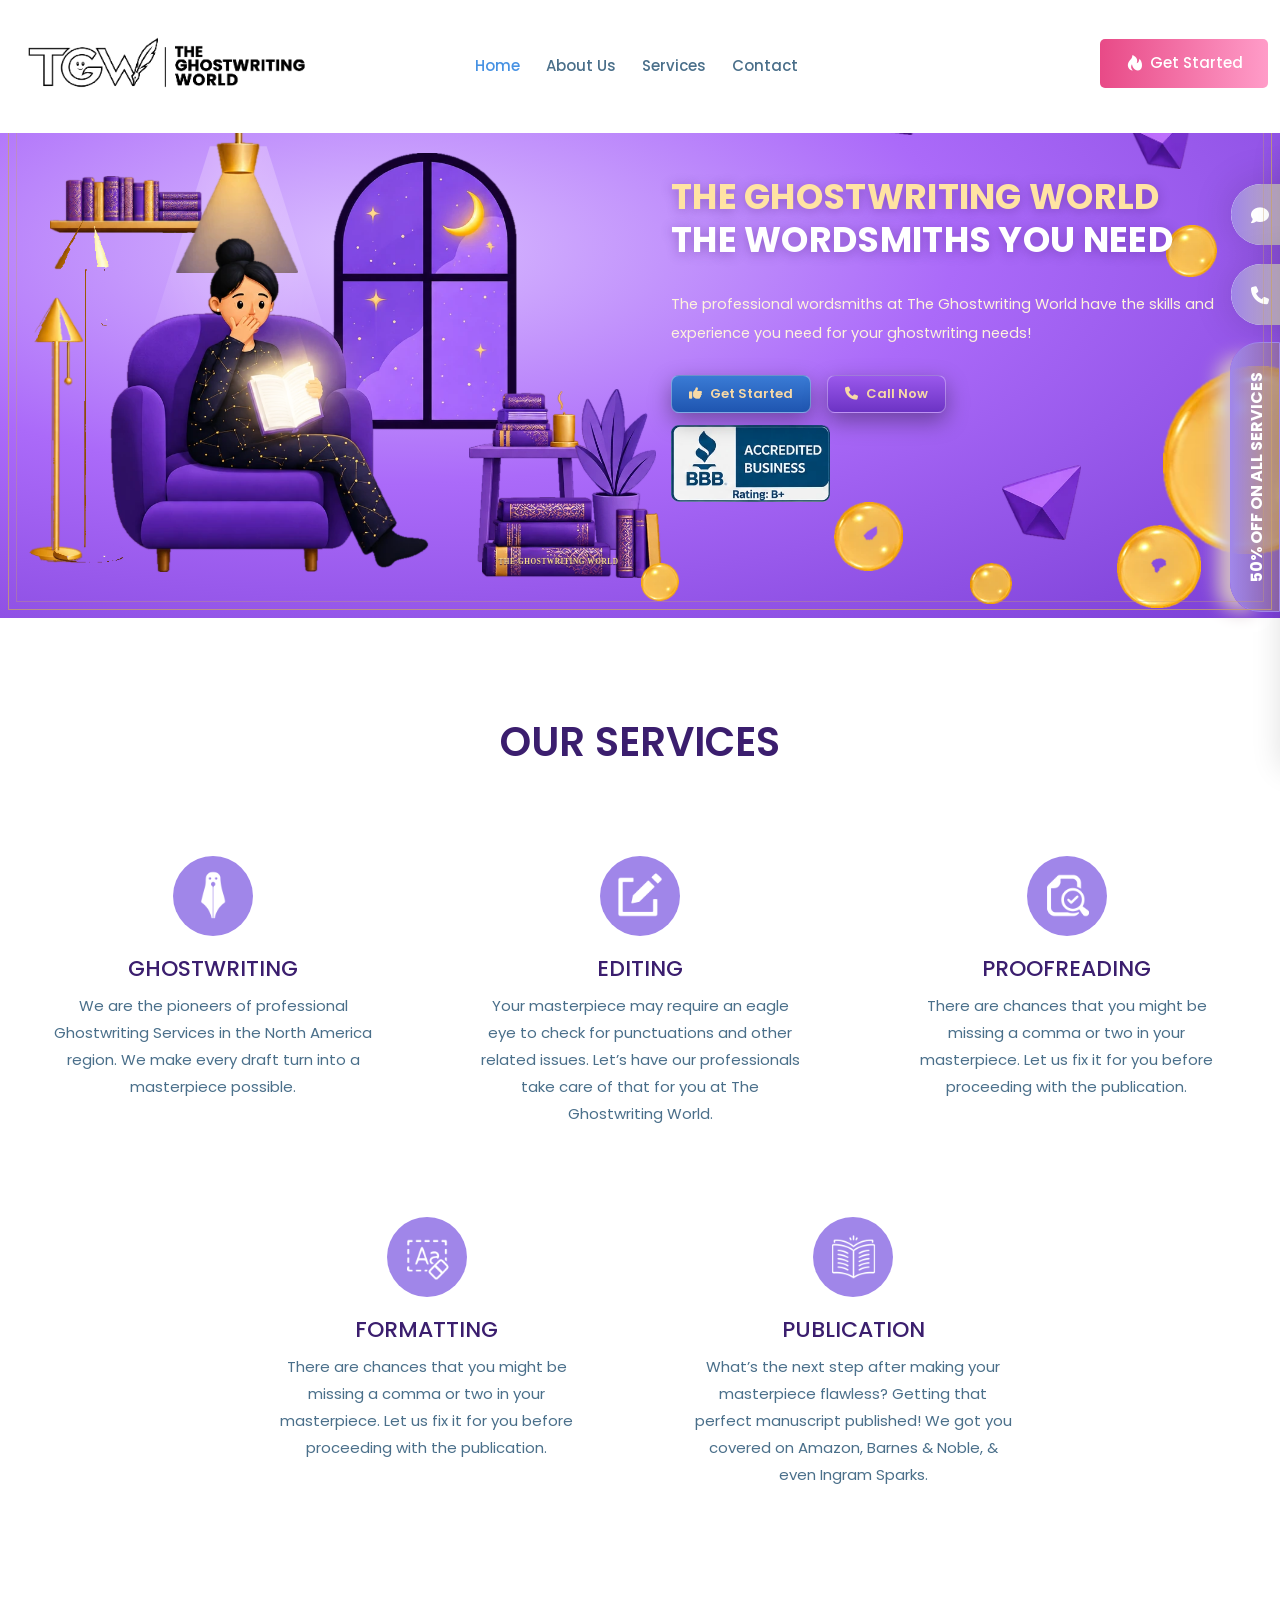
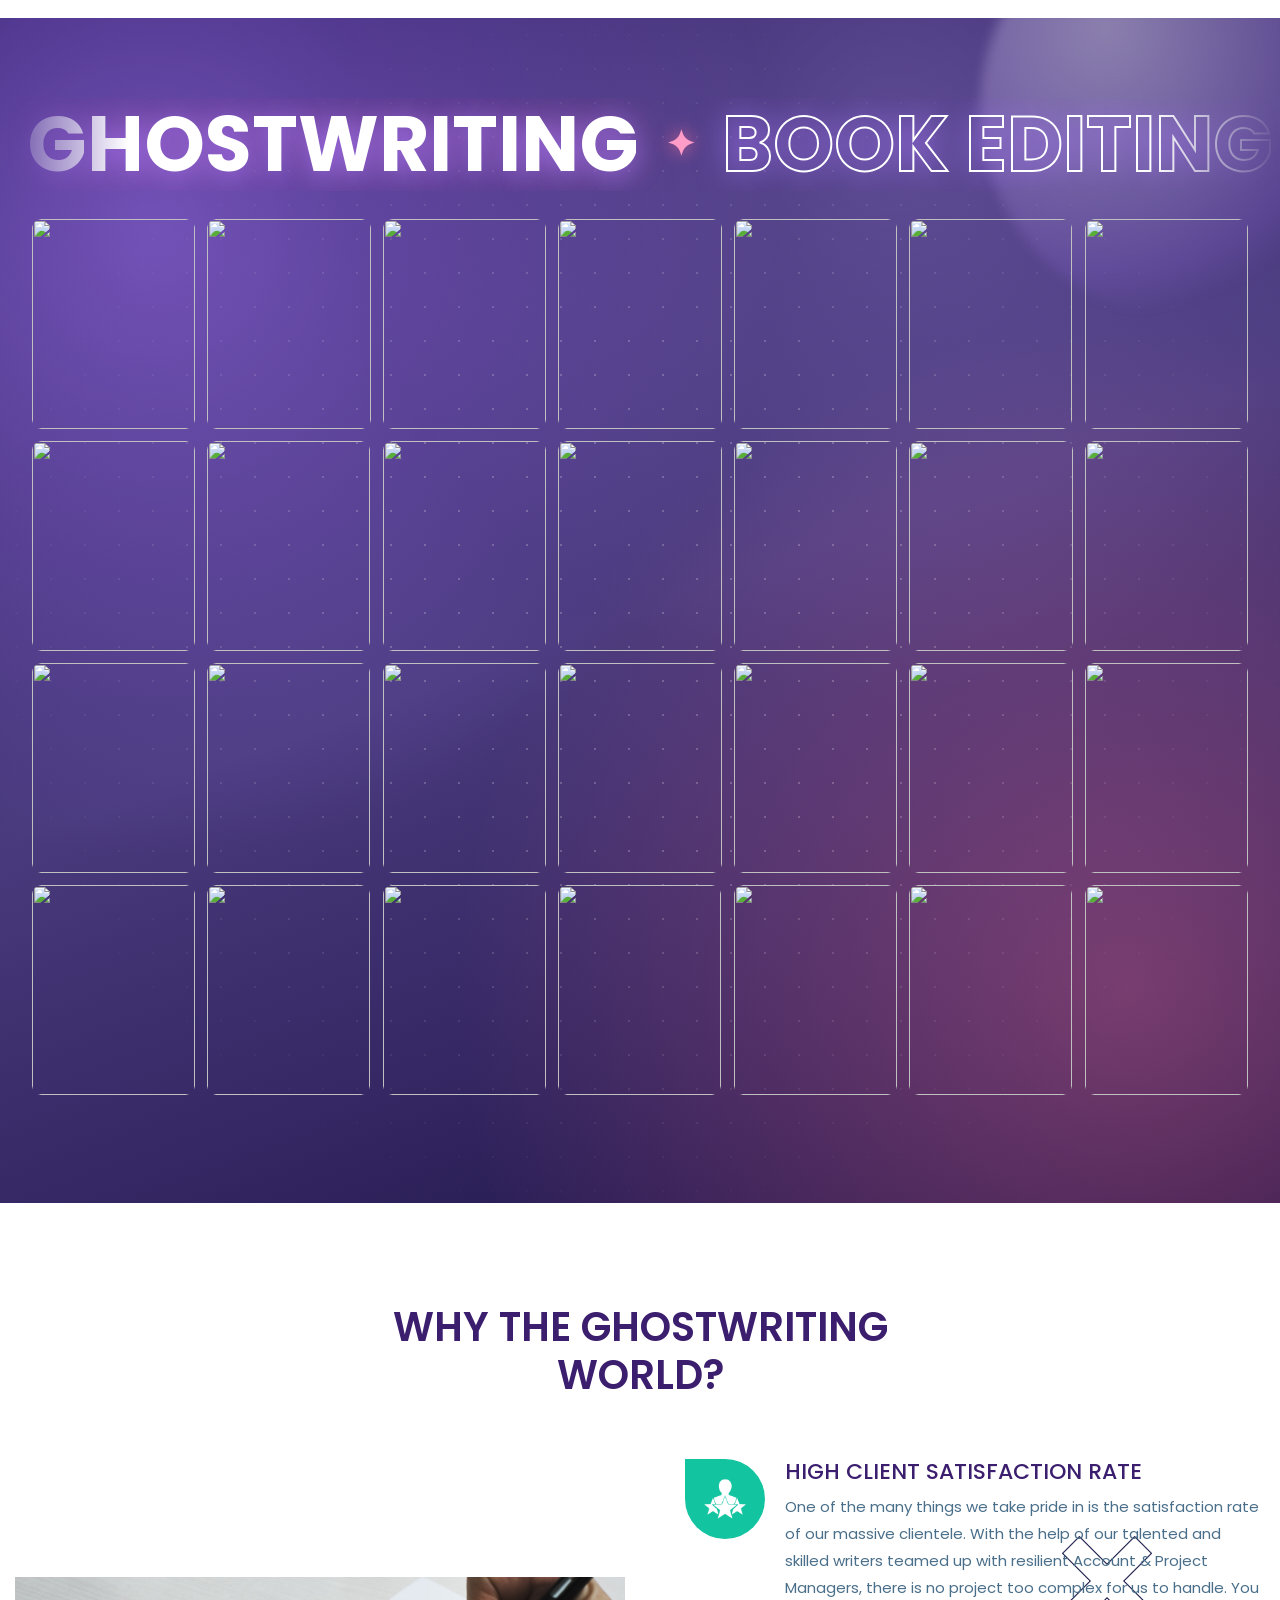
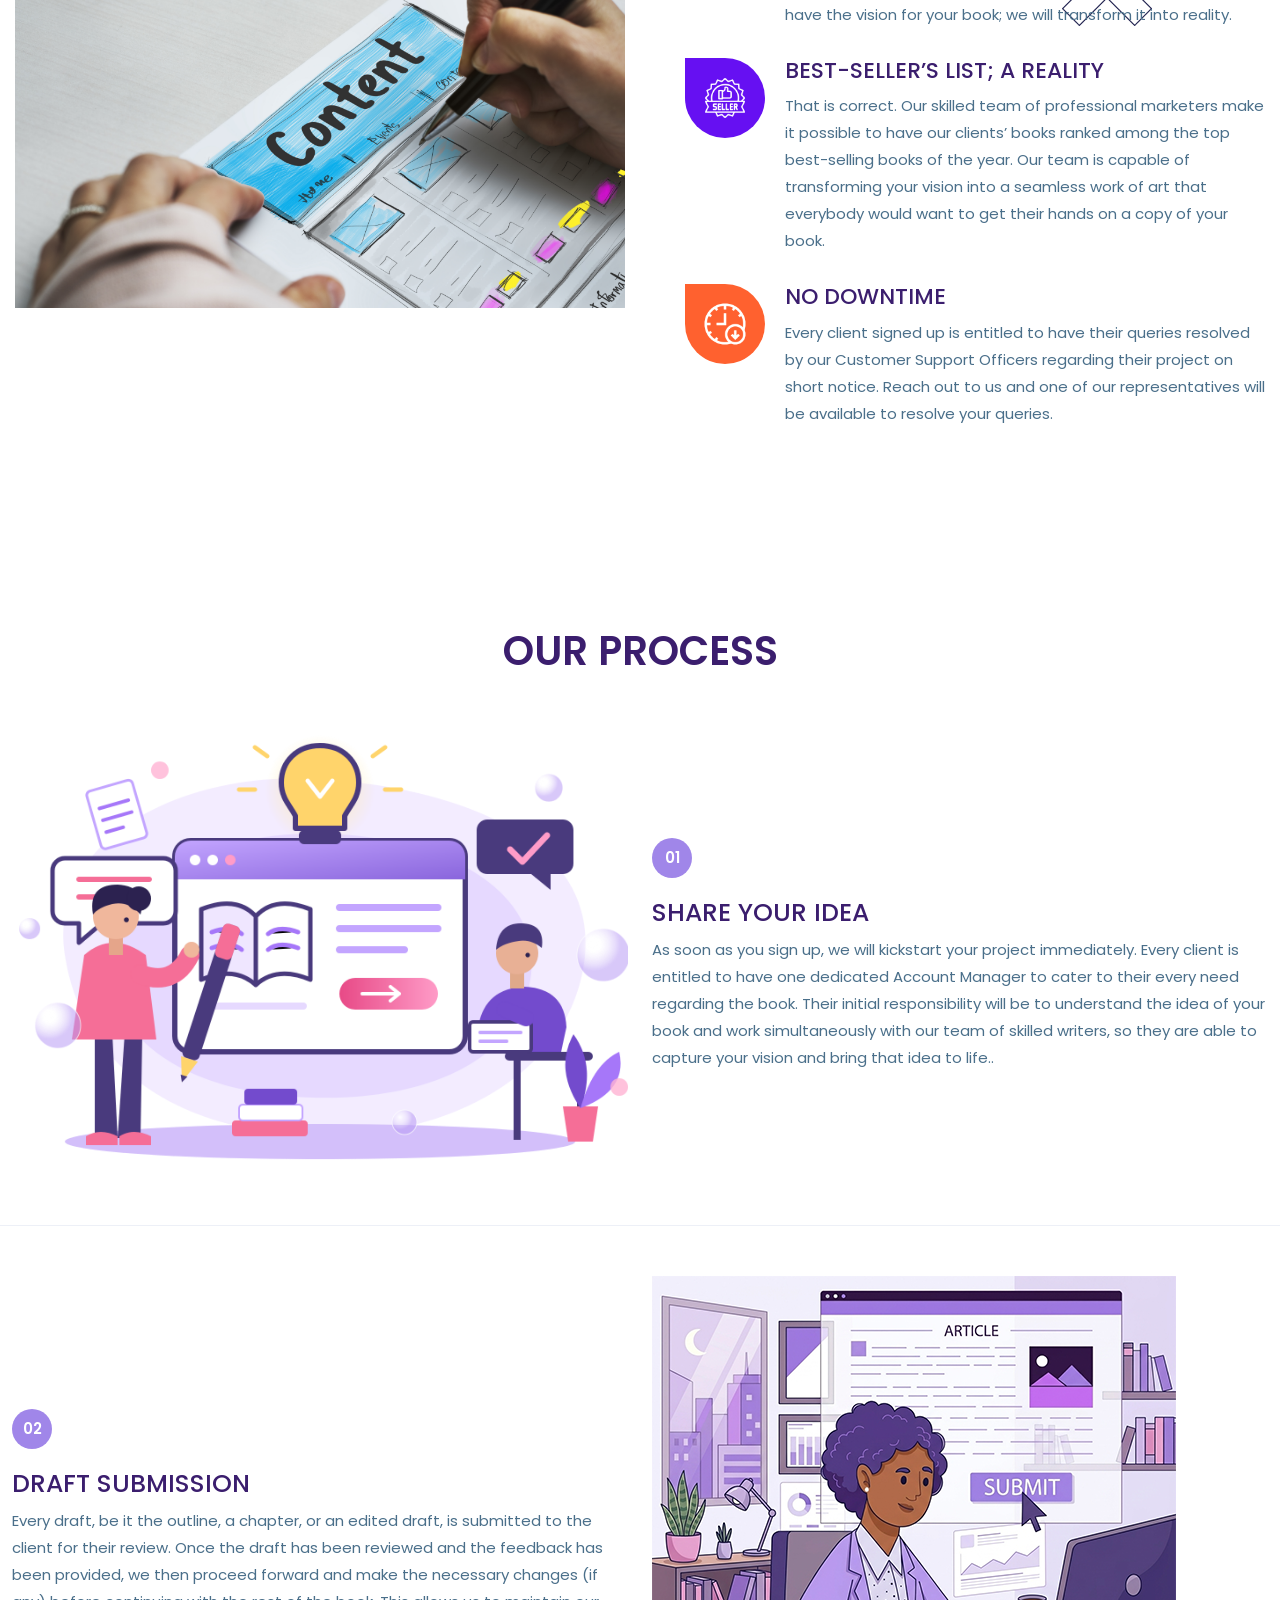
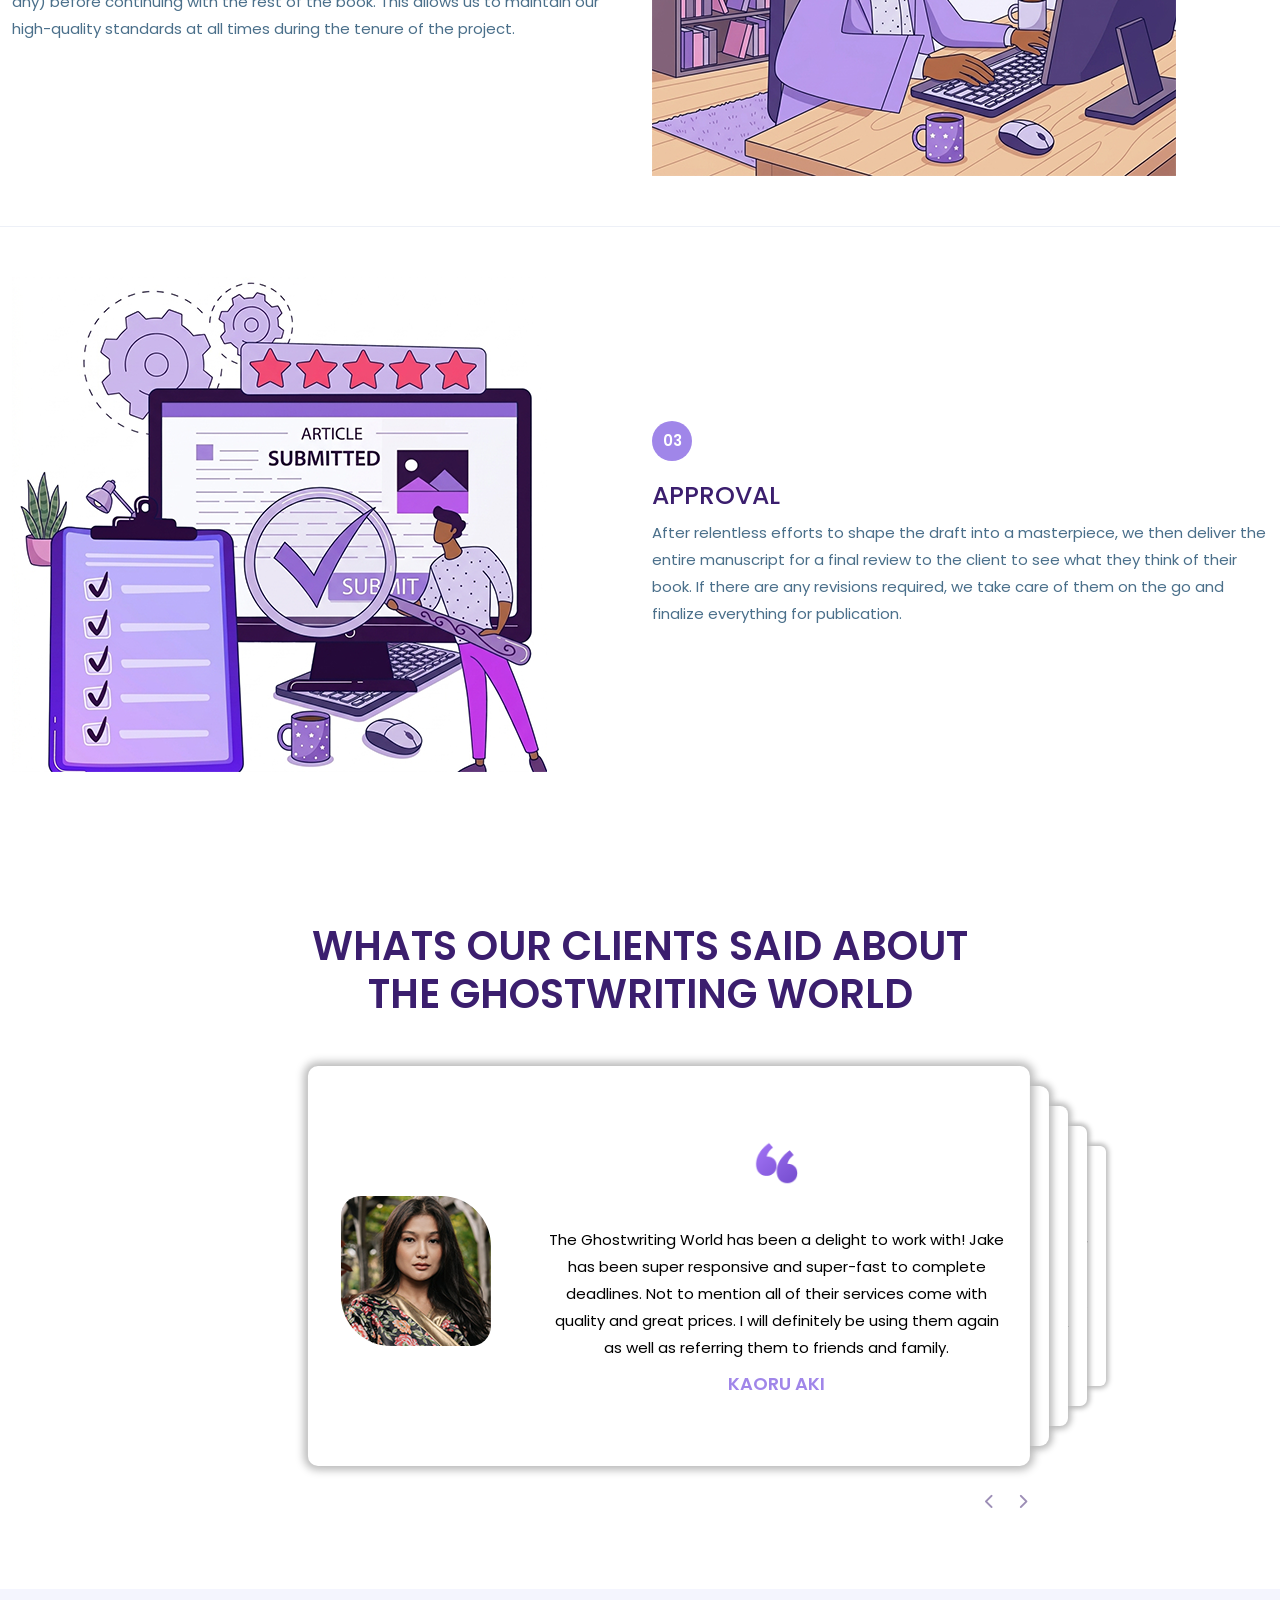
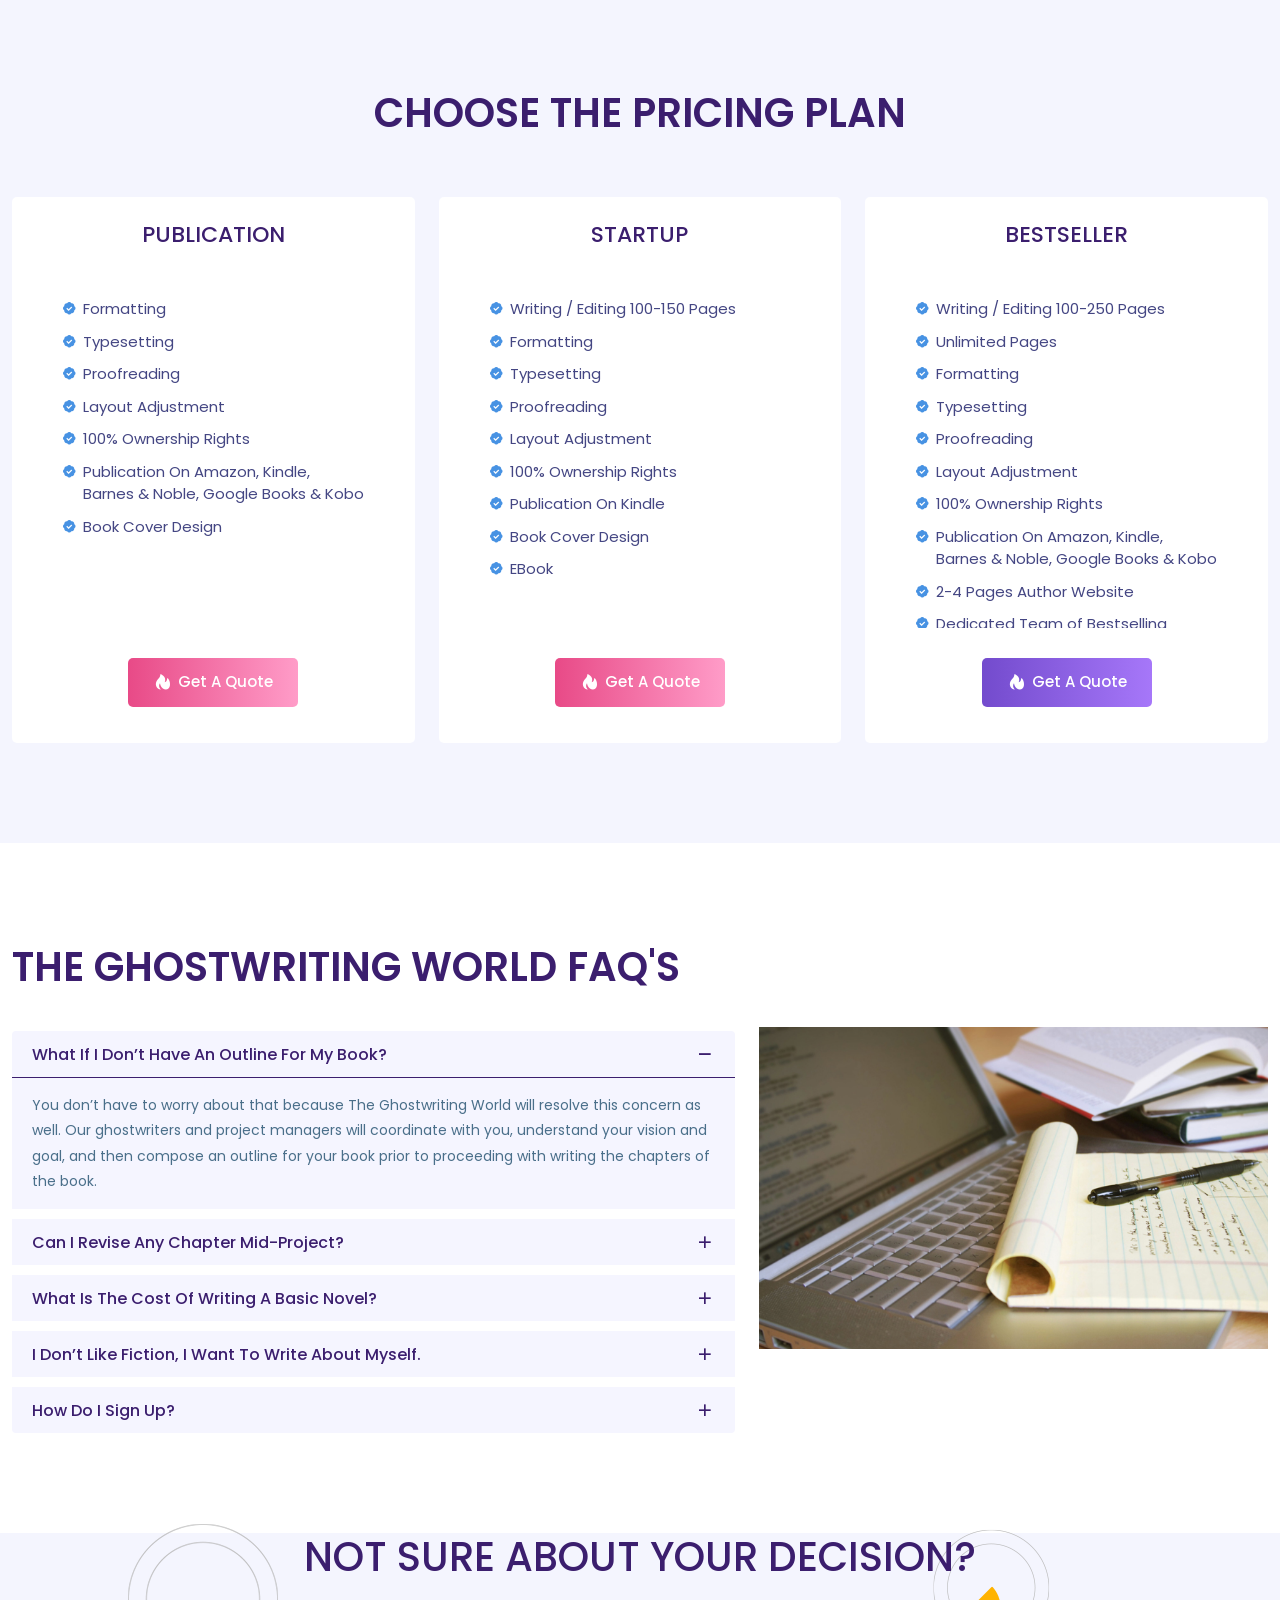
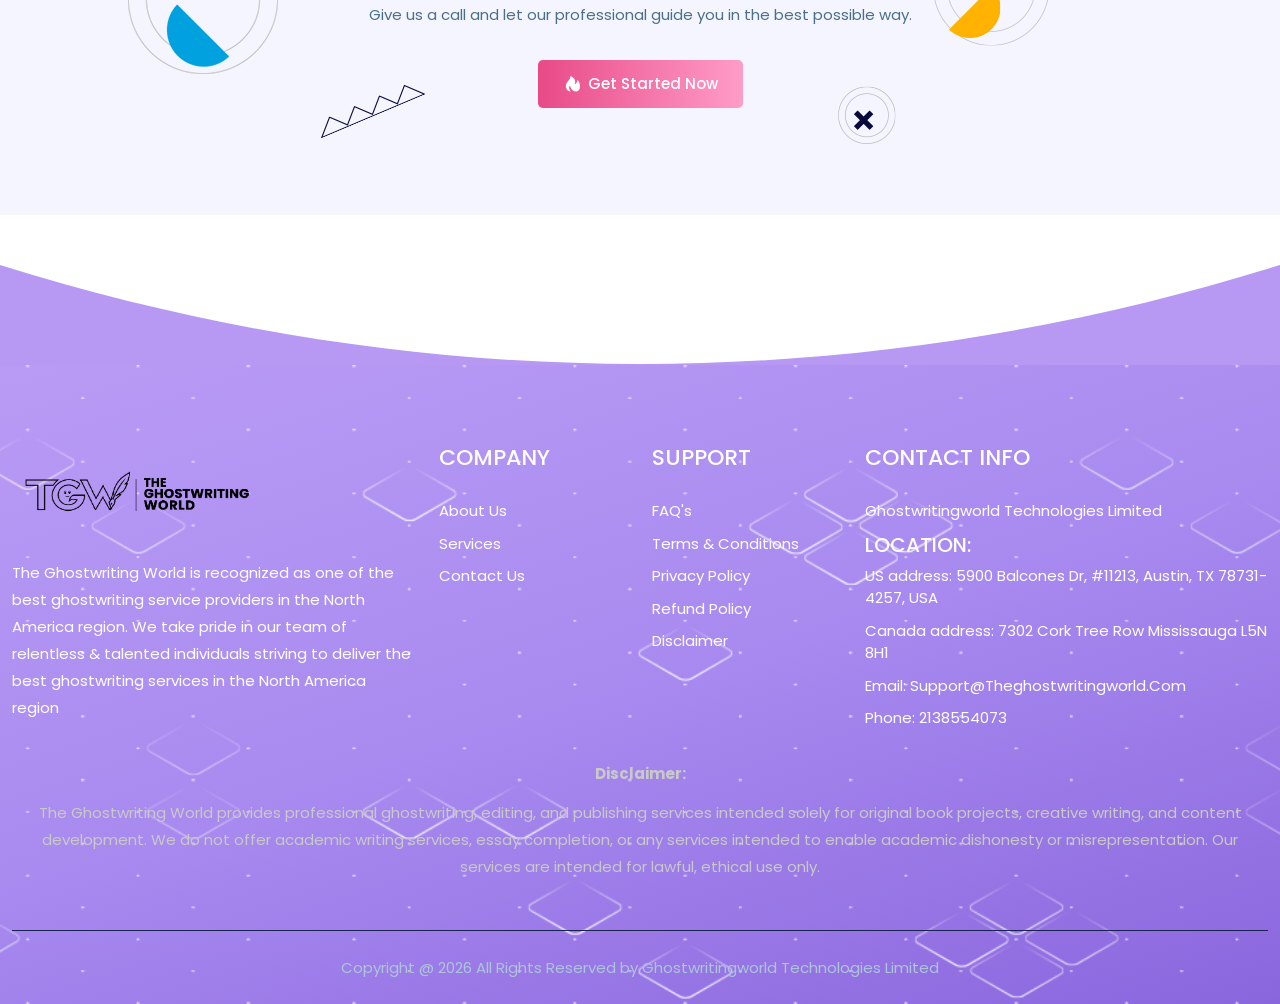
==== commit 9bb9d4a4: "Updated website code" ====
--- a/index.html
+++ b/index.html
@@ -13,7 +13,9 @@
 
     <meta name="viewport" content="width=device-width, initial-scale=1, shrink-to-fit=no">
 
-
+  <link rel="stylesheet" href="https://cdnjs.cloudflare.com/ajax/libs/font-awesome/6.5.1/css/all.min.css">
+  <link href="https://fonts.googleapis.com/css2?family=Poppins:wght@400;500;600;700&display=swap" rel="stylesheet">
+ 
 
     <!-- Bootstrap Min CSS -->
 
@@ -84,13 +86,13 @@
 
     <script id="ze-snippet"
         src="../static.zdassets.com/ekr/snippet4e06.js?key=8ec9c544-aee1-425f-a8fc-94cfd7a55f35"></script>
-  <link rel="stylesheet" href="include/upstyle.css">
-  <link rel="stylesheet" href="include/responsive.css">
+    <link rel="stylesheet" href="include/upstyle.css">
+    <link rel="stylesheet" href="include/responsive.css">
     <!-- End of divineghostwriters Zendesk Widget script -->
 </head>
 
 <body>
-      <div class="preloader-area" id="preloader">
+    <div class="preloader-area" id="preloader">
         <div class="spinner">
             <!-- book-open.gif ka path apne project ke hisaab se rakhein -->
             <img id="bookGif"
@@ -268,118 +270,112 @@
             }
         }
     </style>
-<header class="custom-mobile-header">
-
-    <!-- Aapka existing header HTML yahan same rahega -->
-
-    <div class="navbar-area bg-white">
-
-        <!-- Mobile Menu Toggle -->
-        <button type="button"
-            class="custom-menu-toggle"
-            aria-label="Open menu"
-            aria-expanded="false">
-            <i class="bx bx-menu"></i>
-        </button>
-
-        <!-- Existing responsive nav -->
-        <div class="strax-responsive-nav">
-            <div class="container">
-                <div class="strax-responsive-menu">
-                    <div class="logo black-logo">
-                        <a href="index.html">
+    <header class="custom-mobile-header">
+
+        <!-- Aapka existing header HTML yahan same rahega -->
+
+        <div class="navbar-area bg-white">
+
+            <!-- Mobile Menu Toggle -->
+            <button type="button" class="custom-menu-toggle" aria-label="Open menu" aria-expanded="false">
+                <i class="bx bx-menu"></i>
+            </button>
+
+            <!-- Existing responsive nav -->
+            <div class="strax-responsive-nav">
+                <div class="container">
+                    <div class="strax-responsive-menu">
+                        <div class="logo black-logo">
+                            <a href="index.html">
+                                <img src="assets/img/logo-up.png" alt="logo">
+                            </a>
+                        </div>
+                        <div class="logo white-logo">
+                            <a href="index.html">
+                                <img src="assets/img/logo-up.png" alt="logo">
+                            </a>
+                        </div>
+                    </div>
+                </div>
+            </div>
+
+            <!-- Existing desktop nav -->
+            <div class="strax-nav">
+                <div class="container">
+                    <nav class="navbar navbar-expand-md navbar-light">
+
+                        <a class="navbar-brand black-logo" href="index.html">
                             <img src="assets/img/logo-up.png" alt="logo">
                         </a>
-                    </div>
-                    <div class="logo white-logo">
-                        <a href="index.html">
+
+                        <a class="navbar-brand white-logo" href="index.html">
                             <img src="assets/img/logo-up.png" alt="logo">
                         </a>
-                    </div>
-                </div>
-            </div>
-        </div>
-
-        <!-- Existing desktop nav -->
-        <div class="strax-nav">
-            <div class="container">
-                <nav class="navbar navbar-expand-md navbar-light">
-
-                    <a class="navbar-brand black-logo" href="index.html">
-                        <img src="assets/img/logo-up.png" alt="logo">
-                    </a>
-
-                    <a class="navbar-brand white-logo" href="index.html">
-                        <img src="assets/img/logo-up.png" alt="logo">
-                    </a>
-
-                    <div class="collapse navbar-collapse mean-menu"
-                        id="navbarSupportedContent">
-
-                        <ul id="navMenus" class="navbar-nav">
-                            <li class="nav-item">
-                                <a href="index.html" class="nav-link home">Home</a>
-                            </li>
-                            <li class="nav-item">
-                                <a href="about.html" class="nav-link about">About Us</a>
-                            </li>
-                            <li class="nav-item">
-                                <a href="services.html" class="nav-link services">Services</a>
-                            </li>
-                            <!-- <li class="nav-item">
+
+                        <div class="collapse navbar-collapse mean-menu" id="navbarSupportedContent">
+
+                            <ul id="navMenus" class="navbar-nav">
+                                <li class="nav-item">
+                                    <a href="index.html" class="nav-link home">Home</a>
+                                </li>
+                                <li class="nav-item">
+                                    <a href="about.html" class="nav-link about">About Us</a>
+                                </li>
+                                <li class="nav-item">
+                                    <a href="services.html" class="nav-link services">Services</a>
+                                </li>
+                                <!-- <li class="nav-item">
                                 <a href="#" class="nav-link">Testimonials</a>
                             </li> -->
-                            <li class="nav-item">
-                                <a href="contact.html" class="nav-link contact">Contact</a>
-                            </li>
-                        </ul>
-
-                        <div class="others-options">
-                            <a href="javascript:;" class="default-btn popup-show">
-                                <i class="bx bxs-hot"></i>Get Started<span></span>
-                            </a>
+                                <li class="nav-item">
+                                    <a href="contact.html" class="nav-link contact">Contact</a>
+                                </li>
+                            </ul>
+
+                            <div class="others-options">
+                                <a href="javascript:;" class="default-btn popup-show">
+                                    <i class="bx bxs-hot"></i>Get Started<span></span>
+                                </a>
+                            </div>
+
                         </div>
-
+                    </nav>
+                </div>
+            </div>
+
+            <!-- Existing responsive Get Started button -->
+            <div class="others-option-for-responsive">
+                <div class="container">
+                    <div class="dot-menu">
+                        <a href="javascript:;" class="default-btn res popup-show">
+                            Get Started<span></span>
+                        </a>
                     </div>
-                </nav>
-            </div>
-        </div>
-
-        <!-- Existing responsive Get Started button -->
-        <div class="others-option-for-responsive">
-            <div class="container">
-                <div class="dot-menu">
-                    <a href="javascript:;" class="default-btn res popup-show">
-                        Get Started<span></span>
-                    </a>
-                </div>
-            </div>
-        </div>
-
-    </div>
-
-    <!-- Overlay -->
-    <div class="custom-menu-overlay"></div>
-
-    <!-- Mobile drawer -->
-    <div class="custom-mobile-drawer" id="customMobileDrawer">
-
-        <button type="button"
-            class="custom-menu-close"
-            aria-label="Close menu">
-            &times;
-        </button>
-
-        <!-- Menu links JavaScript se existing nav se copy honge -->
-        <div class="custom-mobile-links"></div>
-
-        <a href="javascript:;" class="default-btn popup-show custom-drawer-cta">
-            Get Started <span></span>
-        </a>
-
-    </div>
-
-</header>
+                </div>
+            </div>
+
+        </div>
+
+        <!-- Overlay -->
+        <div class="custom-menu-overlay"></div>
+
+        <!-- Mobile drawer -->
+        <div class="custom-mobile-drawer" id="customMobileDrawer">
+
+            <button type="button" class="custom-menu-close" aria-label="Close menu">
+                &times;
+            </button>
+
+            <!-- Menu links JavaScript se existing nav se copy honge -->
+            <div class="custom-mobile-links"></div>
+
+            <a href="javascript:;" class="default-btn popup-show custom-drawer-cta">
+                Get Started <span></span>
+            </a>
+
+        </div>
+
+    </header>
 
 
     <style type="text/css">
@@ -440,11 +436,11 @@
 
     <!-- End Preloader Area -->
 
-  
+
 
     <!-- Start Navbar Area -->
 
-   
+
 
     <!-- End Navbar Area -->
 
@@ -453,62 +449,535 @@
         //      $(this).addClass("active");  // adding active class
         // });
     </script><!-- Start SaaS Main Banner -->
-    <div class="saas-banner">
-        <div class="d-table">
-            <div class="d-table-cell">
-                <div class="container max-width-1290">
-                    <div class="row align-items-center pt-5">
-                        <div class="col-lg-6 col-md-12">
-                            <div class="saas-image mt-70">
-                                <!--  <img src="assets/img/saas-shape/arrow.png" class="wow fadeInDown" data-wow-delay="0.6s" alt="arrow"><img src="assets/img/saas-shape/box1.png" class="wow animate__animated animate__fadeInUp" data-wow-delay="0.6s" alt="box1"><img src="assets/img/saas-shape/boy1.png" class="wow animate__animated animate__fadeInLeft" data-wow-delay="0.6s" alt="boy1"><img src="assets/img/saas-shape/boy2.png" class="wow animate__animated animate__zoomIn" data-wow-delay="0.6s" alt="boy2"><img src="assets/img/saas-shape/boy3.png" class="wow bounceIn" data-wow-delay="0.6s" alt="boy3"><img src="assets/img/saas-shape/digital-screen.png" class="wow fadeInDown" data-wow-delay="0.6s" alt="digital-screen"><img src="assets/img/saas-shape/filter1.png" class="wow animate__animated animate__zoomIn" data-wow-delay="0.6s" alt="filter1"><img src="assets/img/saas-shape/filter2.png" class="wow animate__animated animate__fadeInUp" data-wow-delay="0.6s" alt="filter2"><img src="assets/img/saas-shape/filter3.png" class="wow rotateIn" data-wow-delay="0.6s" alt="filter3"><img src="assets/img/saas-shape/girl1.png" class="wow animate__animated animate__fadeInUp" data-wow-delay="0.6s" alt="girl1"><img src="assets/img/saas-shape/girl2.png" class="wow animate__animated animate__zoomIn" data-wow-delay="0.6s" alt="girl2"><img src="assets/img/saas-shape/monitor.png" class="wow animate__animated animate__zoomIn" data-wow-delay="0.6s" alt="monitor">
-
- -->
-                                <!-- Main image -->
-                                <!--  <img src="assets/img/saas-shape/main-image.png" class="wow animate__animated animate__zoomIn" data-wow-delay="0.6s" alt="main-image.png"> -->
-                            </div>
-                        </div>
-                        <div class="col-lg-6 col-md-12">
-                            <div class="hero-content pl-4">
-                                <h1>
-                                    <span>The Ghostwriting World</span>
-                                    <br> The Wordsmiths You Need
-                                </h1>
-                                <p>The professional wordsmiths at The Ghostwriting World have the skills and experience
-                                    you need for your ghostwriting needs!</p>
-                                <div class="banner-btn">
-                                    <div class="d-flex ban-btn-con">
-                                        <a href="javascript:;" class="default-btn ban-btn ban-btn-1 popup-show">
-                                            <i class="bx bxs-hot"></i> Get Started <span></span>
-                                        </a>
-                                        <a href="tel:2138554073" class="default-btn ban-btn ban-btn-2">
-                                            <i class="fa-solid fa-phone"></i> Call Now <span></span>
-                                        </a>
-                                        <!-- <a href="https://www.youtube.com/watch?v=bk7McNUjWgw" class="video-btn popup-youtube"><i class='bx bxs-right-arrow'></i> Watch Video 
-
-                                            </a> -->
-                                    </div>
-                                    <div class="bba" style="margin-top:10px">
-                                        <script type="text/javascript"
-                                            src="https://seal-mbc.bbb.org/inc/legacy.js"></script><a
-                                            href="https://www.bbb.org/ca/bc/vancouver/profile/publishers/divine-ghostwriters-0037-2431376/#sealclick"
-                                            id="bbblink" class="ruhzbul" target="_blank" rel="nofollow"
-                                            style="background: #fff;border-top-left-radius: 10px;border-top-right-radius: 10px;"><img
-                                                src="https://seal-mbc.bbb.org/logo/ruhzbul/bbb-2431376.png"
-                                                style="border: 0;" alt="Divine Ghostwriters BBB Business Review"></a>
-                                    </div>
-                                </div>
-                            </div>
-
-                        </div>
-                    </div>
-                </div>
-            </div>
-        </div>
-        <div class="shape-rotate rotateme">
-            <img src="assets/img/saas-shape/shape-rotate.png" alt="img">
-        </div>
-        <div id="particles-js"></div>
-    </div>
+    <section class="hero has-cursor" id="hero">
+        <div class="stage">
+            <div class="lightcone" id="cone"></div>
+            <div class="cord"></div>
+            <div class="s px" data-d="14" style="--x:58;--y:205;--w:195">
+                <div class="rv"><img class="fl"
+                        src="[data-uri]"
+                        alt=""></div>
+            </div>
+            <div class="s px" data-d="10" style="--x:205;--y:60;--w:142">
+                <div class="rv"><img id="lamp"
+                        src="[data-uri]"
+                        alt=""></div>
+            </div>
+            <div class="s px" data-d="12" style="--x:34;--y:345;--w:64">
+                <div class="rv"><img
+                        src="[data-uri]"
+                        alt=""></div>
+            </div>
+            <div class="s px" data-d="8" style="--x:62;--y:178;--w:539">
+                <div class="rv room">
+                    <img src="[data-uri]"
+                        alt="Reader in an armchair at night">
+                    <span class="star" style="left:69%;top:14.5%">✦</span><span class="star"
+                        style="left:94%;top:22%;font-size:calc(var(--u)*12)">✦</span>
+                    <span class="star" style="left:69.6%;top:35%">✦</span><span class="star"
+                        style="left:92%;top:47%;font-size:calc(var(--u)*12)">✦</span>
+                    <div class="bookglow" id="glow"></div>
+                </div>
+            </div>
+            <div class="s px" data-d="18" style="--x:545;--y:455;--w:140">
+                <div class="rv"><img
+                        src="[data-uri]"
+                        alt=""></div>
+            </div>
+            <div class="s px" data-d="22" style="--x:668;--y:452;--w:95">
+                <div class="rv"><img class="sway"
+                        src="[data-uri]"
+                        alt=""></div>
+            </div>
+            <div class="s px booktxt" data-d="20" style="--x:560;--y:578;--w:210">
+                <div class="rv"><img
+                        src="[data-uri]"
+                        alt=""><span class="booktitle">THE GHOSTWRITING WORLD</span></div>
+            </div>
+        </div>
+
+        <!-- far-side floaters -->
+        <div class="s far px" data-d="30" style="--x:1005;--y:95;--w:68">
+            <div class="rv"><img class="fl spin"
+                    src="[data-uri]"
+                    alt=""></div>
+        </div>
+        <div class="s far px" data-d="26" style="--x:1315;--y:128;--w:72">
+            <div class="rv"><img class="fl spin"
+                    src="[data-uri]"
+                    alt=""></div>
+        </div>
+        <div class="s far px" data-d="36" style="--x:1165;--y:540;--w:92">
+            <div class="rv"><img class="fl spin"
+                    src="[data-uri]"
+                    alt=""></div>
+        </div>
+        <div class="s far px" data-d="20" style="--x:780;--y:22;--w:36">
+            <div class="rv"><img class="fl bub"
+                    src="[data-uri]"
+                    alt=""></div>
+        </div>
+        <div class="s far px" data-d="34" style="--x:1048;--y:6;--w:76">
+            <div class="rv"><img class="fl bub"
+                    src="[data-uri]"
+                    alt=""></div>
+        </div>
+        <div class="s far px" data-d="28" style="--x:880;--y:60;--w:58">
+            <div class="rv"><img class="fl bub"
+                    src="[data-uri]"
+                    alt=""></div>
+        </div>
+        <div class="s far px" data-d="24" style="--x:1355;--y:262;--w:60">
+            <div class="rv"><img class="fl bub"
+                    src="[data-uri]"
+                    alt=""></div>
+        </div>
+        <div class="s far px" data-d="16" style="--x:1438;--y:224;--w:34">
+            <div class="rv"><img class="fl bub"
+                    src="[data-uri]"
+                    alt=""></div>
+        </div>
+        <div class="s far px" data-d="44" style="--x:1352;--y:425;--w:210">
+            <div class="rv"><img class="fl bub"
+                    src="[data-uri]"
+                    alt=""></div>
+        </div>
+        <div class="s far px" data-d="38" style="--x:970;--y:584;--w:80">
+            <div class="rv"><img class="fl bub"
+                    src="[data-uri]"
+                    alt=""></div>
+        </div>
+        <div class="s far px" data-d="40" style="--x:1298;--y:610;--w:98">
+            <div class="rv"><img class="fl bub"
+                    src="[data-uri]"
+                    alt=""></div>
+        </div>
+        <div class="s far px" data-d="22" style="--x:1128;--y:655;--w:48">
+            <div class="rv"><img class="fl bub"
+                    src="[data-uri]"
+                    alt=""></div>
+        </div>
+        <div class="s far px" data-d="18" style="--x:745;--y:655;--w:44">
+            <div class="rv"><img class="fl bub"
+                    src="[data-uri]"
+                    alt=""></div>
+        </div>
+
+        <div class="content">
+            <h1 class="rv2"><span class="g">THE GHOSTWRITING WORLD</span><span class="w">THE WORDSMITHS YOU NEED</span>
+            </h1>
+            <p class="rv2">The professional wordsmiths at The Ghostwriting World have the skills and experience you need
+                for your ghostwriting needs!</p>
+            <div class="d-flex flex-wrap gap-3 rv2">
+                <a href="#" class="btn btn-gs mag"><i class="fa-solid fa-thumbs-up me-2"></i>Get Started</a>
+                <a href="tel:+10000000000" class="btn btn-cn mag"><i class="fa-solid fa-phone me-2"></i>Call Now</a>
+            </div>
+            <img class="badge-bbb rv2"
+                src="[data-uri]"
+                alt="BBB Accredited Business, Rating B+">
+        </div>
+    </section>
+    <div class="cur-dot" id="dot"></div>
+    <div class="cur-ring" id="ring"></div>
+    <script>
+        $(function () {
+            const still = matchMedia('(prefers-reduced-motion: reduce)').matches;
+            const fine = matchMedia('(pointer:fine)').matches;
+            const $hero = $('#hero');
+
+            /* entrance */
+            if (!still) {
+                gsap.from('.rv', {opacity: 0, scale: .85, y: 30, duration: 1, stagger: .06, ease: 'back.out(1.4)'});
+                gsap.from('.rv2', {opacity: 0, y: 40, duration: .9, stagger: .15, delay: .4, ease: 'power3.out'});
+
+                /* idle motion */
+                $('.fl').each(function (i) {
+                    gsap.to(this, {y: (i % 2 ? -1 : 1) * (10 + i % 4 * 4), x: (i % 3 - 1) * 8, duration: 2.6 + (i % 4) * .5, repeat: -1, yoyo: true, ease: 'sine.inOut', delay: i * .15});
+                });
+                $('.bub').each(function (i) {
+                    gsap.fromTo(this, {opacity: 0, scale: .4}, {opacity: 1, scale: 1, duration: 1.6 + (i % 4) * .5, repeat: -1, yoyo: true, repeatDelay: .3, ease: 'sine.inOut', delay: i * .25});
+                });
+                gsap.to('.spin', {rotation: 12, duration: 3.2, repeat: -1, yoyo: true, ease: 'sine.inOut'});
+                gsap.set('#lamp', {transformOrigin: '51% 0'});
+                gsap.fromTo('#lamp', {rotation: -1.8}, {rotation: 1.8, duration: 3.4, repeat: -1, yoyo: true, ease: 'sine.inOut'});
+                gsap.set('.sway', {transformOrigin: '50% 100%'});
+                gsap.to('.sway', {rotation: 2.5, duration: 3, repeat: -1, yoyo: true, ease: 'sine.inOut'});
+                gsap.to('#glow', {opacity: .45, scale: 1.2, duration: 1.8, repeat: -1, yoyo: true, ease: 'sine.inOut'});
+                gsap.to('#cone', {opacity: .6, duration: 2.2, repeat: -1, yoyo: true, ease: 'sine.inOut'});
+                $('.star').each(function (i) {
+                    gsap.to(this, {opacity: .15, scale: .5, duration: 1 + i * .35, repeat: -1, yoyo: true, ease: 'sine.inOut', delay: i * .3});
+                });
+            }
+
+            /* mouse parallax */
+            const layers = $('.px').map(function () {
+                return {el: this, d: +$(this).data('d'), x: gsap.quickTo(this, 'x', {duration: 1.2, ease: 'power3'}), y: gsap.quickTo(this, 'y', {duration: 1.2, ease: 'power3'})};
+            }).get();
+            $hero.on('mousemove', function (e) {
+                if (still) return;
+                const nx = e.clientX / innerWidth - .5, ny = (e.clientY - this.getBoundingClientRect().top) / this.offsetHeight - .5;
+                layers.forEach(l => {l.x(-nx * l.d * 2); l.y(-ny * l.d * 2);});
+            }).on('mouseleave', () => layers.forEach(l => {l.x(0); l.y(0);}));
+
+            if (!fine || still) return;
+
+            /* custom cursor */
+            const dx = gsap.quickTo('#dot', 'x', {duration: .08}), dy = gsap.quickTo('#dot', 'y', {duration: .08});
+            const rx = gsap.quickTo('#ring', 'x', {duration: .45, ease: 'power3'}), ry = gsap.quickTo('#ring', 'y', {duration: .45, ease: 'power3'});
+            let last = 0;
+            $(document).on('mousemove', function (e) {
+                dx(e.clientX); dy(e.clientY); rx(e.clientX); ry(e.clientY);
+                const now = Date.now();
+                if ($(e.target).closest('#hero').length && now - last > 70) {
+                    last = now;
+                    const $s = $('<span class="spark">✦</span>').appendTo('body');
+                    gsap.fromTo($s[0], {x: e.clientX - 7, y: e.clientY - 7, scale: 1, opacity: 1, rotation: 0},
+                        {x: e.clientX - 7 + gsap.utils.random(-18, 18), y: e.clientY + gsap.utils.random(14, 36), scale: 0, opacity: 0, rotation: gsap.utils.random(-90, 90), duration: .9, ease: 'power2.out', onComplete: () => $s.remove()});
+                }
+            });
+            $('a,.btn').on('mouseenter', () => gsap.to('#ring', {scale: 1.9, backgroundColor: 'rgba(200,163,106,.18)', duration: .3}))
+                .on('mouseleave', () => gsap.to('#ring', {scale: 1, backgroundColor: 'transparent', duration: .3}));
+            $(document).on('mousedown', () => gsap.to('#ring', {scale: .7, duration: .15})).on('mouseup', () => gsap.to('#ring', {scale: 1, duration: .3, ease: 'back.out(3)'}));
+
+            /* magnetic buttons + ripple */
+            $('.mag').on('mousemove', function (e) {
+                const r = this.getBoundingClientRect();
+                gsap.to(this, {x: (e.clientX - r.left - r.width / 2) * .25, y: (e.clientY - r.top - r.height / 2) * .35, duration: .3});
+            }).on('mouseleave', function () {gsap.to(this, {x: 0, y: 0, duration: .6, ease: 'elastic.out(1,.4)'});})
+                .on('click', function (e) {
+                    const r = this.getBoundingClientRect(), s = Math.max(r.width, r.height) * 2;
+                    const $r = $('<span class="ripple"></span>').css({width: s, height: s, left: e.clientX - r.left - s / 2, top: e.clientY - r.top - s / 2}).appendTo(this);
+                    gsap.to($r[0], {scale: 1, opacity: 0, duration: .7, onComplete: () => $r.remove()});
+                });
+        });
+    </script>
+ <style>
+
+/* =========================================
+   THE GHOSTWRITING WORLD - HERO
+   Fully Scoped CSS - Only Hero Section
+========================================= */
+
+#hero {
+    --u: calc(100vw / 1488);
+    --gold: #c8a36a;
+    --peach: #f4c98f;
+
+    position: relative;
+    overflow: hidden;
+    height: max(560px, calc(var(--u) * 718));
+    font-family: 'Poppins', sans-serif;
+    background: radial-gradient(
+        ellipse at 30% 40%,
+        #dabeff 0%,
+        #ab6af9 45%,
+        #7b3fd6 100%
+    );
+}
+
+/* Border */
+#hero::before,
+#hero::after {
+    content: "";
+    position: absolute;
+    border: 1px solid rgba(200, 163, 106, .75);
+    pointer-events: none;
+    z-index: 20;
+    border-radius: 26px 0 0 0;
+}
+
+#hero::before {
+    inset: 8px;
+}
+
+#hero::after {
+    inset: 16px;
+    border-color: rgba(200, 163, 106, .35);
+}
+
+/* Floating Elements */
+#hero .s {
+    position: absolute;
+    left: calc(var(--x) * var(--u));
+    top: calc(var(--y) * var(--u));
+    width: calc(var(--w) * var(--u));
+}
+
+#hero .s img {
+    display: block;
+    width: 100%;
+    height: auto;
+    pointer-events: none;
+    user-select: none;
+}
+
+/* Stage */
+#hero .stage {
+    position: absolute;
+    inset: 0 auto 0 0;
+    width: calc(var(--u) * 740);
+}
+
+#hero .room {
+    position: absolute;
+    overflow: visible;
+}
+
+#hero .room .star {
+    position: absolute;
+    color: #ffd98a;
+    font-size: calc(var(--u) * 16);
+    transform: translate(-50%, -50%);
+    text-shadow: 0 0 8px #ffd98a;
+    pointer-events: none;
+}
+
+/* Book Glow */
+#hero .bookglow {
+    position: absolute;
+    left: 50.1%;
+    top: 58.7%;
+    width: 18%;
+    aspect-ratio: 1;
+    transform: translate(-50%, -50%);
+    border-radius: 50%;
+    background: radial-gradient(
+        circle,
+        rgba(255, 240, 200, .95),
+        rgba(255, 220, 150, .35) 45%,
+        transparent 70%
+    );
+    mix-blend-mode: screen;
+    pointer-events: none;
+}
+
+/* Light Effects */
+#hero .lightcone {
+    position: absolute;
+    left: calc(var(--u) * 277);
+    top: calc(var(--u) * 170);
+    width: calc(var(--u) * 330);
+    height: calc(var(--u) * 420);
+    transform: translateX(-50%);
+    background: radial-gradient(
+        ellipse at 50% 0,
+        rgba(255, 215, 140, .35),
+        transparent 70%
+    );
+    clip-path: polygon(40% 0, 60% 0, 100% 100%, 0 100%);
+    pointer-events: none;
+    mix-blend-mode: screen;
+}
+
+/* Lamp Cord */
+#hero .cord {
+    position: absolute;
+    left: calc(var(--u) * 277);
+    top: 0;
+    width: 2px;
+    height: calc(var(--u) * 66);
+    background: var(--gold);
+}
+
+/* Content */
+#hero .content {
+    position: absolute;
+    left: calc(var(--u) * 780);
+    top: calc(var(--u) * 205);
+    width: calc(var(--u) * 650);
+    z-index: 5;
+}
+
+#hero .content h1 {
+    text-shadow: 0 2px 12px rgba(60, 20, 110, .35);
+    margin: 0;
+    font-weight: 700;
+    line-height: 1.2;
+    letter-spacing: .3px;
+    font-size: max(22px, calc(var(--u) * 41));
+}
+
+#hero .content h1 .g {
+    color: #ffe3a3;
+    display: block;
+}
+
+#hero .content h1 .w {
+    color: #fff;
+    display: block;
+}
+
+#hero .content p {
+    color: #fff3dc;
+    font-size: max(14px, calc(var(--u) * 17));
+    line-height: 2;
+    margin: calc(var(--u) * 34) 0 calc(var(--u) * 30);
+}
+
+/* Buttons */
+#hero .btn-gs,
+#hero .btn-cn {
+    color: #f7d9a6;
+    font-weight: 600;
+    border: 1px solid rgba(255, 255, 255, .35);
+    border-radius: 8px;
+    padding: .65em 1.3em;
+    font-size: max(13px, calc(var(--u) * 15));
+    box-shadow: 0 8px 22px rgba(0, 0, 0, .35);
+    position: relative;
+    overflow: hidden;
+}
+
+#hero .btn-gs {
+    background: linear-gradient(#3a7bd5, #1f55b0);
+}
+
+#hero .btn-cn {
+    background: linear-gradient(#9a58ec, #6c33c4);
+}
+
+#hero .btn-gs:hover,
+#hero .btn-cn:hover {
+    color: #fff;
+}
+
+/* BBB Badge */
+#hero .badge-bbb {
+    display: block;
+    width: max(130px, calc(var(--u) * 185));
+    margin-top: calc(var(--u) * 14);
+}
+
+/* Other Effects */
+#hero .far {
+    pointer-events: none;
+}
+
+#hero .ripple {
+    position: absolute;
+    border-radius: 50%;
+    background: rgba(255, 255, 255, .45);
+    transform: scale(0);
+    pointer-events: none;
+}
+
+#hero .booktxt .rv {
+    position: relative;
+}
+
+#hero .booktitle {
+    position: absolute;
+    left: 7%;
+    top: 63%;
+    width: 71%;
+    height: 32%;
+    display: flex;
+    align-items: center;
+    justify-content: center;
+    white-space: nowrap;
+    font: 700 calc(var(--u) * 8.5)/1 Georgia, 'Times New Roman', serif;
+    letter-spacing: .08em;
+    color: #f6d98f;
+    text-shadow: 0 1px 1px #2a0f4e, 0 0 4px rgba(255, 217, 138, .5);
+    pointer-events: none;
+}
+
+/* Custom Cursor */
+#hero .cur-dot,
+#hero .cur-ring {
+    position: fixed;
+    left: 0;
+    top: 0;
+    pointer-events: none;
+    z-index: 9999;
+    border-radius: 50%;
+    display: none;
+}
+
+#hero .cur-dot {
+    width: 8px;
+    height: 8px;
+    margin: -4px 0 0 -4px;
+    background: var(--gold);
+}
+
+#hero .cur-ring {
+    width: 38px;
+    height: 38px;
+    margin: -19px 0 0 -19px;
+    border: 1.5px solid var(--gold);
+}
+
+#hero .spark {
+    position: fixed;
+    z-index: 9998;
+    pointer-events: none;
+    color: #ffd98a;
+    text-shadow: 0 0 6px #ffd98a;
+    font-size: 14px;
+    line-height: 1;
+}
+
+/* Cursor Desktop */
+@media (pointer: fine) {
+    #hero.has-cursor,
+    #hero.has-cursor * {
+        cursor: none !important;
+    }
+
+    #hero .cur-dot,
+    #hero .cur-ring {
+        display: block;
+    }
+}
+
+/* Responsive */
+@media (max-width: 991.98px) {
+
+    #hero {
+        --u: calc(100vw / 700);
+        height: auto;
+        padding-bottom: 40px;
+    }
+
+    #hero .stage {
+        position: relative;
+        width: 100%;
+        height: calc(var(--u) * 640);
+    }
+
+    #hero .content {
+        position: relative;
+        left: auto;
+        top: auto;
+        width: auto;
+        padding: 0 28px;
+        text-align: center;
+    }
+
+    #hero .content .d-flex {
+        justify-content: center;
+    }
+
+    #hero .badge-bbb {
+        margin-inline: auto;
+    }
+
+    #hero .far {
+        display: none;
+    }
+
+    #hero .content h1 {
+        font-size: clamp(22px, 6vw, 34px);
+    }
+
+    #hero .content p {
+        font-size: 15px;
+        line-height: 1.8;
+    }
+}
+
+ </style>
     <!-- End SaaS Main Banner -->
     <!-- Start Features Area -->
     <section class="features-area pt-100 pb-70 bg-f4f6fc ">
@@ -578,285 +1047,328 @@
 
 
     <section class="book-section">
-         <div class="head-1">
-    <h2 class="marquee-title">
-      <span class="track">
-
-        <span class="list">
-          <span class="item">Ghostwriting</span><span class="dot">&#10022;</span>
-          <span class="item outline">Book Editing</span><span class="dot">&#10022;</span>
-          <span class="item">Book Publishing</span><span class="dot">&#10022;</span>
-          <span class="item outline">Book Cover Designing</span><span class="dot">&#10022;</span>
-          <span class="item">Book Trailers</span><span class="dot">&#10022;</span>
-          <span class="item outline">Book Marketing</span><span class="dot">&#10022;</span>
-          <span class="item">Book Translation</span><span class="dot">&#10022;</span>
-        </span>
-
-        <!-- duplicate: seamless loop ke liye, bilkul same content -->
-        <span class="list" aria-hidden="true">
-          <span class="item">Ghostwriting</span><span class="dot">&#10022;</span>
-          <span class="item outline">Book Editing</span><span class="dot">&#10022;</span>
-          <span class="item">Book Publishing</span><span class="dot">&#10022;</span>
-          <span class="item outline">Book Cover Designing</span><span class="dot">&#10022;</span>
-          <span class="item">Book Trailers</span><span class="dot">&#10022;</span>
-          <span class="item outline">Book Marketing</span><span class="dot">&#10022;</span>
-          <span class="item">Book Translation</span><span class="dot">&#10022;</span>
-        </span>
-
-      </span>
-    </h2>
-  </div>
+        <div class="head-1">
+            <h2 class="marquee-title">
+                <span class="track">
+
+                    <span class="list">
+                        <span class="item">Ghostwriting</span><span class="dot">&#10022;</span>
+                        <span class="item outline">Book Editing</span><span class="dot">&#10022;</span>
+                        <span class="item">Book Publishing</span><span class="dot">&#10022;</span>
+                        <span class="item outline">Book Cover Designing</span><span class="dot">&#10022;</span>
+                        <span class="item">Book Trailers</span><span class="dot">&#10022;</span>
+                        <span class="item outline">Book Marketing</span><span class="dot">&#10022;</span>
+                        <span class="item">Book Translation</span><span class="dot">&#10022;</span>
+                    </span>
+
+                    <!-- duplicate: seamless loop ke liye, bilkul same content -->
+                    <span class="list" aria-hidden="true">
+                        <span class="item">Ghostwriting</span><span class="dot">&#10022;</span>
+                        <span class="item outline">Book Editing</span><span class="dot">&#10022;</span>
+                        <span class="item">Book Publishing</span><span class="dot">&#10022;</span>
+                        <span class="item outline">Book Cover Designing</span><span class="dot">&#10022;</span>
+                        <span class="item">Book Trailers</span><span class="dot">&#10022;</span>
+                        <span class="item outline">Book Marketing</span><span class="dot">&#10022;</span>
+                        <span class="item">Book Translation</span><span class="dot">&#10022;</span>
+                    </span>
+
+                </span>
+            </h2>
+        </div>
         <div class="container wrap">
             <div class="bfs-wrap">
                 <div class="bfs-grid" id="bfsGrid"></div>
             </div>
         </div>
     </section>
-<script>
-(function () {
-  const allImages = [
-  "https://theghostwritingworld.com/wp-content/uploads/2026/09/Black-and-White-Minimalist-Simple-Modern-Text-Thriller-Mystery-Book-Cover_20260904_154224_0000.png",
-  "https://theghostwritingworld.com/wp-content/uploads/2026/09/Black-and-White-Minimalist-Mystery-Detective-Novel-Fiction-Book-Cover-_20260904_155041_0000.png",
-  "https://theghostwritingworld.com/wp-content/uploads/2026/09/Black-and-White-Ballet-Book-Cover_20260904_154005_0000-1.png",
-  "https://theghostwritingworld.com/wp-content/uploads/2026/09/Beige-And-Black-Simple-Science-Fiction-Book-Cover_20260904_154124_0000.png",
-  "https://theghostwritingworld.com/wp-content/uploads/2026/09/Blue-Retro-Novel-Book-Cover_20260904_155707_0000.png",
-  "https://theghostwritingworld.com/wp-content/uploads/2026/09/Blue-Pink-and-Orange-Modern-Romantic-Novel-Book-Cover_20260904_155333_0000.png",
-  "https://theghostwritingworld.com/wp-content/uploads/2026/09/Blue-Green-Minimal-Modern-Summer-Breeze-Photo-Sheep-Book-Cover_20260904_154052_0000.png",
-  "https://theghostwritingworld.com/wp-content/uploads/2026/09/Black-Yellow-Rusty-Horror-Novel-Book-Cover_20260904_155242_0000.png",
-  "https://theghostwritingworld.com/wp-content/uploads/2026/09/Black-Red-Bold-Spooky-Mystery-Novel-Book-Cover_20260904_154200_0000-1.png",
-  "https://theghostwritingworld.com/wp-content/uploads/2026/09/Black-Mystery-Novel-Book-Cover_20260904_154653_0000.png",
-  "https://theghostwritingworld.com/wp-content/uploads/2026/09/Black-Red-Bold-Spooky-Mystery-Novel-Book-Cover_20260904_154200_0000.png",
-  "https://theghostwritingworld.com/wp-content/uploads/2026/09/WhatsApp-Image-2026-09-09-at-5.33.30-PM-1.jpeg",
-  "https://theghostwritingworld.com/wp-content/uploads/2026/09/WhatsApp-Image-2026-09-09-at-5.32.25-PM.jpeg",
-  "https://theghostwritingworld.com/wp-content/uploads/2026/09/WhatsApp-Image-2026-09-09-at-5.32.26-PM.jpeg",
-  "https://theghostwritingworld.com/wp-content/uploads/2026/09/WhatsApp-Image-2026-09-09-at-5.32.26-PM-1.jpeg",
-  "https://theghostwritingworld.com/wp-content/uploads/2026/09/WhatsApp-Image-2026-09-09-at-5.32.26-PM-2.jpeg",
-  "https://theghostwritingworld.com/wp-content/uploads/2026/09/WhatsApp-Image-2026-09-09-at-5.32.27-PM.jpeg",
-  "https://theghostwritingworld.com/wp-content/uploads/2026/09/WhatsApp-Image-2026-09-09-at-5.32.27-PM-1.jpeg",
-  "https://theghostwritingworld.com/wp-content/uploads/2026/09/WhatsApp-Image-2026-09-09-at-5.32.28-PM.jpeg",
-  "https://theghostwritingworld.com/wp-content/uploads/2026/09/WhatsApp-Image-2026-09-09-at-5.32.28-PM-1.jpeg",
-  "https://theghostwritingworld.com/wp-content/uploads/2026/09/WhatsApp-Image-2026-09-09-at-5.32.28-PM-2.jpeg",
-  "https://theghostwritingworld.com/wp-content/uploads/2026/09/WhatsApp-Image-2026-09-09-at-5.32.29-PM.jpeg",
-  "https://theghostwritingworld.com/wp-content/uploads/2026/09/WhatsApp-Image-2026-09-09-at-5.32.29-PM-1.jpeg",
-  "https://theghostwritingworld.com/wp-content/uploads/2026/09/WhatsApp-Image-2026-09-09-at-5.32.29-PM-2.jpeg",
-  "https://theghostwritingworld.com/wp-content/uploads/2026/09/WhatsApp-Image-2026-09-09-at-5.32.29-PM-3.jpeg",
-  "https://theghostwritingworld.com/wp-content/uploads/2026/09/WhatsApp-Image-2026-09-09-at-5.32.30-PM.jpeg",
-  "https://theghostwritingworld.com/wp-content/uploads/2026/09/WhatsApp-Image-2026-09-09-at-5.32.30-PM-1.jpeg",
-  "https://theghostwritingworld.com/wp-content/uploads/2026/09/WhatsApp-Image-2026-09-09-at-5.33.04-PM.jpeg",
-  "https://theghostwritingworld.com/wp-content/uploads/2026/09/WhatsApp-Image-2026-09-09-at-5.33.04-PM-1.jpeg",
-  "https://theghostwritingworld.com/wp-content/uploads/2026/09/WhatsApp-Image-2026-09-09-at-5.33.05-PM.jpeg",
-  "https://theghostwritingworld.com/wp-content/uploads/2026/09/WhatsApp-Image-2026-09-09-at-5.33.05-PM-1.jpeg",
-  "https://theghostwritingworld.com/wp-content/uploads/2026/09/WhatsApp-Image-2026-09-09-at-5.33.05-PM-2.jpeg",
-  "https://theghostwritingworld.com/wp-content/uploads/2026/09/WhatsApp-Image-2026-09-09-at-5.33.05-PM-3.jpeg",
-  "https://theghostwritingworld.com/wp-content/uploads/2026/09/WhatsApp-Image-2026-09-09-at-5.33.30-PM.jpeg"
-  ];
-
-  const totalCards = 28;                     // 7 columns x 4 rows
-  const shuffled = [...allImages].sort(() => Math.random() - 0.5);
-
-  const grid = document.getElementById('bfsGrid');
-  const inners = [];
-  const flipState = new Array(totalCards).fill(false);   // false = front dikh raha hai
-  const busy = new Array(totalCards).fill(false);
-  const shown = [];                                      // har card par abhi kaun si image dikh rahi hai
-
-  for (let i = 0; i < totalCards; i++) {
-    const img = shuffled[i];
-    shown[i] = img;
-    const card = document.createElement('div');
-    card.className = 'bfs-card';
-    card.innerHTML =
-      '<div class="bfs-inner" id="bfsInner' + i + '">' +
-        '<div class="bfs-front"><img decoding="async" src="' + img + '" alt=""></div>' +
-        '<div class="bfs-back"><img decoding="async" src="' + img + '" alt=""></div>' +
-      '</div>';
-    grid.appendChild(card);
-    inners.push(document.getElementById('bfsInner' + i));
-  }
-
-  // card flip karte waqt peeche wale side par nayi (abhi na dikhne wali) image lagti hai
-  function flipCard(idx) {
-    if (busy[idx]) return;
-    busy[idx] = true;
-
-    const pool = allImages.filter(function (u) { return shown.indexOf(u) === -1; });
-    const next = pool.length ? pool[Math.floor(Math.random() * pool.length)] : shown[idx];
-
-    const hiddenFace = inners[idx].querySelector(flipState[idx] ? '.bfs-front img' : '.bfs-back img');
-    hiddenFace.src = next;
-    shown[idx] = next;
-
-    flipState[idx] = !flipState[idx];
-    inners[idx].classList.toggle('flipped', flipState[idx]);
-    setTimeout(function () { busy[idx] = false; }, 1300);
-  }
-
-  function flipRandom() {
-    const free = inners.map(function (_, i) { return i; }).filter(function (i) { return !busy[i]; });
-    if (!free.length) return;
-    flipCard(free[Math.floor(Math.random() * free.length)]);
-  }
-
-  setInterval(flipRandom, 600);              // har 0.6 second mein ek random card flip
-
-  // click karne par bhi card flip ho
-  grid.addEventListener('click', function (e) {
-    const card = e.target.closest('.bfs-card');
-    if (!card) return;
-    flipCard(Array.prototype.indexOf.call(grid.children, card));
-  });
-})();
-</script>
-<style>
-    .book-section {
-        padding: 5rem 0;
-  position: relative;
-  overflow: hidden;
-  background:
-    radial-gradient(circle at 12% 18%, rgba(166, 119, 249, 0.55), transparent 42%),
-    radial-gradient(circle at 88% 82%, rgba(245, 110, 151, 0.38), transparent 45%),
-    radial-gradient(circle at 70% 10%, rgba(195, 165, 255, 0.25), transparent 40%),
-    linear-gradient(160deg, #2a1b5e 0%, #493a7d 50%, #1d1245 100%);
-}
-
-/* halki dotted texture, beech mein zyada aur kinaron par ghayab */
-.book-section::before {
-  content: "";
-  position: absolute;
-  inset: 0;
-  background-image: radial-gradient(rgba(255, 255, 255, 0.22) 1.2px, transparent 1.2px);
-  background-size: 34px 34px;
-  -webkit-mask-image: radial-gradient(ellipse at center, #000 30%, transparent 75%);
-          mask-image: radial-gradient(ellipse at center, #000 30%, transparent 75%);
-  pointer-events: none;
-}
-
-/* tairta hua glass bubble (upar right) */
-.book-section::after {
-  content: "";
-  position: absolute;
-  width: 420px;
-  height: 420px;
-  right: -120px;
-  top: -120px;
-  border-radius: 50%;
-  background: radial-gradient(circle at 30% 30%, rgba(255, 255, 255, 0.35), rgba(166, 119, 249, 0.15) 60%, transparent 70%);
-  filter: blur(6px);
-  animation: bookFloat 9s ease-in-out infinite;
-  pointer-events: none;
-}
-@keyframes bookFloat {
-  50% { transform: translate(-40px, 50px) scale(1.1); }
-}
-.head-1 {
-    padding-bttom:3rem ;
-  overflow: hidden;
-  width: 100%;
-  -webkit-mask-image: linear-gradient(90deg, transparent 0%, #000 10%, #000 90%, transparent 100%);
-          mask-image: linear-gradient(90deg, transparent 0%, #000 10%, #000 90%, transparent 100%);
-}
-
-.head-1 .marquee-title {
-  display: block;
-  width: 100%;
-  margin: 0;
-  white-space: nowrap;
-  font-size: clamp(2.2rem, 6vw, 5rem);
-  font-weight: 700;
-  line-height: 1.2;
-  color: #ffffff;
-  text-shadow:
-    0 4px 24px rgba(166, 119, 249, 0.75),
-    0 0 48px rgba(245, 110, 151, 0.35);
-}
-
-.head-1 .track {
-  display: flex;
-  width: max-content;
-  animation: headMarquee 32s linear infinite !important;
-}
-.head-1:hover .track { animation-play-state: paused; }
-
-.head-1 .list {
-  display: flex;
-  align-items: center;
-  flex-shrink: 0;
-}
-.head-1 .item { padding: 0 0.35em; }
-
-.head-1 .item.outline {
-  color: transparent;
-  -webkit-text-stroke: 2px #ffffff;
-  text-shadow: 0 0 30px rgba(166, 119, 249, 0.6);
-}
-
-.head-1 .dot {
-  font-size: 0.45em;
-  color: #ff9cc8;
-  text-shadow: 0 0 18px rgba(245, 110, 151, 0.9);
-}
-
-@keyframes headMarquee {
-  from { transform: translateX(0); }
-  to   { transform: translateX(-50%); }
-}
-/* section ka content background ke upar rahe */
-.book-section > * { position: relative; z-index: 1; }
-  .bfs-wrap {
-    /* background: #0a0a0f; */
-    padding: 28px 20px;
-    border-radius: 14px;
-    overflow: hidden;
-  }
-  .bfs-grid {
-    display: grid;
-    grid-template-columns: repeat(7, 1fr);
-    gap: 12px;
-  }
-  .bfs-card {
-    perspective: 1000px;
-    height: 210px;
-    cursor: pointer;
-  }
-  .bfs-inner {
-    position: relative;
-    width: 100%;
-    height: 100%;
-    transform-style: preserve-3d;
-    transition: transform 1.1s cubic-bezier(0.45, 0.05, 0.15, 1.0);
-    border-radius: 9px;
-  }
-  .bfs-inner.flipped {
-    transform: rotateY(180deg);
-  }
-  .bfs-front, .bfs-back {
-    position: absolute;
-    width: 100%;
-    height: 100%;
-    backface-visibility: hidden;
-    -webkit-backface-visibility: hidden;
-    border-radius: 9px;
-    overflow: hidden;
-  }
-  .bfs-front img, .bfs-back img {
-    width: 100%;
-    height: 100%;
-    object-fit: cover;
-    display: block;
-    border-radius: 9px;
-  }
-  .bfs-back {
-    transform: rotateY(180deg);
-  }
-  @media (max-width: 700px) {
-    .bfs-grid { grid-template-columns: repeat(4, 1fr); gap: 9px; }
-    .bfs-card { height: 155px; }
-  }
-  @media (max-width: 420px) {
-    .bfs-grid { grid-template-columns: repeat(3, 1fr); gap: 8px; }
-    .bfs-card { height: 135px; }
-  }
-</style>
+    <script>
+        (function () {
+            const allImages = [
+                "https://theghostwritingworld.com/wp-content/uploads/2026/09/Black-and-White-Minimalist-Simple-Modern-Text-Thriller-Mystery-Book-Cover_20260904_154224_0000.png",
+                "https://theghostwritingworld.com/wp-content/uploads/2026/09/Black-and-White-Minimalist-Mystery-Detective-Novel-Fiction-Book-Cover-_20260904_155041_0000.png",
+                "https://theghostwritingworld.com/wp-content/uploads/2026/09/Black-and-White-Ballet-Book-Cover_20260904_154005_0000-1.png",
+                "https://theghostwritingworld.com/wp-content/uploads/2026/09/Beige-And-Black-Simple-Science-Fiction-Book-Cover_20260904_154124_0000.png",
+                "https://theghostwritingworld.com/wp-content/uploads/2026/09/Blue-Retro-Novel-Book-Cover_20260904_155707_0000.png",
+                "https://theghostwritingworld.com/wp-content/uploads/2026/09/Blue-Pink-and-Orange-Modern-Romantic-Novel-Book-Cover_20260904_155333_0000.png",
+                "https://theghostwritingworld.com/wp-content/uploads/2026/09/Blue-Green-Minimal-Modern-Summer-Breeze-Photo-Sheep-Book-Cover_20260904_154052_0000.png",
+                "https://theghostwritingworld.com/wp-content/uploads/2026/09/Black-Yellow-Rusty-Horror-Novel-Book-Cover_20260904_155242_0000.png",
+                "https://theghostwritingworld.com/wp-content/uploads/2026/09/Black-Red-Bold-Spooky-Mystery-Novel-Book-Cover_20260904_154200_0000-1.png",
+                "https://theghostwritingworld.com/wp-content/uploads/2026/09/Black-Mystery-Novel-Book-Cover_20260904_154653_0000.png",
+                "https://theghostwritingworld.com/wp-content/uploads/2026/09/Black-Red-Bold-Spooky-Mystery-Novel-Book-Cover_20260904_154200_0000.png",
+                "https://theghostwritingworld.com/wp-content/uploads/2026/09/WhatsApp-Image-2026-09-09-at-5.33.30-PM-1.jpeg",
+                "https://theghostwritingworld.com/wp-content/uploads/2026/09/WhatsApp-Image-2026-09-09-at-5.32.25-PM.jpeg",
+                "https://theghostwritingworld.com/wp-content/uploads/2026/09/WhatsApp-Image-2026-09-09-at-5.32.26-PM.jpeg",
+                "https://theghostwritingworld.com/wp-content/uploads/2026/09/WhatsApp-Image-2026-09-09-at-5.32.26-PM-1.jpeg",
+                "https://theghostwritingworld.com/wp-content/uploads/2026/09/WhatsApp-Image-2026-09-09-at-5.32.26-PM-2.jpeg",
+                "https://theghostwritingworld.com/wp-content/uploads/2026/09/WhatsApp-Image-2026-09-09-at-5.32.27-PM.jpeg",
+                "https://theghostwritingworld.com/wp-content/uploads/2026/09/WhatsApp-Image-2026-09-09-at-5.32.27-PM-1.jpeg",
+                "https://theghostwritingworld.com/wp-content/uploads/2026/09/WhatsApp-Image-2026-09-09-at-5.32.28-PM.jpeg",
+                "https://theghostwritingworld.com/wp-content/uploads/2026/09/WhatsApp-Image-2026-09-09-at-5.32.28-PM-1.jpeg",
+                "https://theghostwritingworld.com/wp-content/uploads/2026/09/WhatsApp-Image-2026-09-09-at-5.32.28-PM-2.jpeg",
+                "https://theghostwritingworld.com/wp-content/uploads/2026/09/WhatsApp-Image-2026-09-09-at-5.32.29-PM.jpeg",
+                "https://theghostwritingworld.com/wp-content/uploads/2026/09/WhatsApp-Image-2026-09-09-at-5.32.29-PM-1.jpeg",
+                "https://theghostwritingworld.com/wp-content/uploads/2026/09/WhatsApp-Image-2026-09-09-at-5.32.29-PM-2.jpeg",
+                "https://theghostwritingworld.com/wp-content/uploads/2026/09/WhatsApp-Image-2026-09-09-at-5.32.29-PM-3.jpeg",
+                "https://theghostwritingworld.com/wp-content/uploads/2026/09/WhatsApp-Image-2026-09-09-at-5.32.30-PM.jpeg",
+                "https://theghostwritingworld.com/wp-content/uploads/2026/09/WhatsApp-Image-2026-09-09-at-5.32.30-PM-1.jpeg",
+                "https://theghostwritingworld.com/wp-content/uploads/2026/09/WhatsApp-Image-2026-09-09-at-5.33.04-PM.jpeg",
+                "https://theghostwritingworld.com/wp-content/uploads/2026/09/WhatsApp-Image-2026-09-09-at-5.33.04-PM-1.jpeg",
+                "https://theghostwritingworld.com/wp-content/uploads/2026/09/WhatsApp-Image-2026-09-09-at-5.33.05-PM.jpeg",
+                "https://theghostwritingworld.com/wp-content/uploads/2026/09/WhatsApp-Image-2026-09-09-at-5.33.05-PM-1.jpeg",
+                "https://theghostwritingworld.com/wp-content/uploads/2026/09/WhatsApp-Image-2026-09-09-at-5.33.05-PM-2.jpeg",
+                "https://theghostwritingworld.com/wp-content/uploads/2026/09/WhatsApp-Image-2026-09-09-at-5.33.05-PM-3.jpeg",
+                "https://theghostwritingworld.com/wp-content/uploads/2026/09/WhatsApp-Image-2026-09-09-at-5.33.30-PM.jpeg"
+            ];
+
+            const totalCards = 28;                     // 7 columns x 4 rows
+            const shuffled = [...allImages].sort(() => Math.random() - 0.5);
+
+            const grid = document.getElementById('bfsGrid');
+            const inners = [];
+            const flipState = new Array(totalCards).fill(false);   // false = front dikh raha hai
+            const busy = new Array(totalCards).fill(false);
+            const shown = [];                                      // har card par abhi kaun si image dikh rahi hai
+
+            for (let i = 0; i < totalCards; i++) {
+                const img = shuffled[i];
+                shown[i] = img;
+                const card = document.createElement('div');
+                card.className = 'bfs-card';
+                card.innerHTML =
+                    '<div class="bfs-inner" id="bfsInner' + i + '">' +
+                    '<div class="bfs-front"><img decoding="async" src="' + img + '" alt=""></div>' +
+                    '<div class="bfs-back"><img decoding="async" src="' + img + '" alt=""></div>' +
+                    '</div>';
+                grid.appendChild(card);
+                inners.push(document.getElementById('bfsInner' + i));
+            }
+
+            // card flip karte waqt peeche wale side par nayi (abhi na dikhne wali) image lagti hai
+            function flipCard(idx) {
+                if (busy[idx]) return;
+                busy[idx] = true;
+
+                const pool = allImages.filter(function (u) {return shown.indexOf(u) === -1;});
+                const next = pool.length ? pool[Math.floor(Math.random() * pool.length)] : shown[idx];
+
+                const hiddenFace = inners[idx].querySelector(flipState[idx] ? '.bfs-front img' : '.bfs-back img');
+                hiddenFace.src = next;
+                shown[idx] = next;
+
+                flipState[idx] = !flipState[idx];
+                inners[idx].classList.toggle('flipped', flipState[idx]);
+                setTimeout(function () {busy[idx] = false;}, 1300);
+            }
+
+            function flipRandom() {
+                const free = inners.map(function (_, i) {return i;}).filter(function (i) {return !busy[i];});
+                if (!free.length) return;
+                flipCard(free[Math.floor(Math.random() * free.length)]);
+            }
+
+            setInterval(flipRandom, 600);              // har 0.6 second mein ek random card flip
+
+            // click karne par bhi card flip ho
+            grid.addEventListener('click', function (e) {
+                const card = e.target.closest('.bfs-card');
+                if (!card) return;
+                flipCard(Array.prototype.indexOf.call(grid.children, card));
+            });
+        })();
+    </script>
+    <style>
+        .book-section {
+            padding: 5rem 0;
+            position: relative;
+            overflow: hidden;
+            background:
+                radial-gradient(circle at 12% 18%, rgba(166, 119, 249, 0.55), transparent 42%),
+                radial-gradient(circle at 88% 82%, rgba(245, 110, 151, 0.38), transparent 45%),
+                radial-gradient(circle at 70% 10%, rgba(195, 165, 255, 0.25), transparent 40%),
+                linear-gradient(160deg, #2a1b5e 0%, #493a7d 50%, #1d1245 100%);
+        }
+
+        /* halki dotted texture, beech mein zyada aur kinaron par ghayab */
+        .book-section::before {
+            content: "";
+            position: absolute;
+            inset: 0;
+            background-image: radial-gradient(rgba(255, 255, 255, 0.22) 1.2px, transparent 1.2px);
+            background-size: 34px 34px;
+            -webkit-mask-image: radial-gradient(ellipse at center, #000 30%, transparent 75%);
+            mask-image: radial-gradient(ellipse at center, #000 30%, transparent 75%);
+            pointer-events: none;
+        }
+
+        /* tairta hua glass bubble (upar right) */
+        .book-section::after {
+            content: "";
+            position: absolute;
+            width: 420px;
+            height: 420px;
+            right: -120px;
+            top: -120px;
+            border-radius: 50%;
+            background: radial-gradient(circle at 30% 30%, rgba(255, 255, 255, 0.35), rgba(166, 119, 249, 0.15) 60%, transparent 70%);
+            filter: blur(6px);
+            animation: bookFloat 9s ease-in-out infinite;
+            pointer-events: none;
+        }
+
+        @keyframes bookFloat {
+            50% {
+                transform: translate(-40px, 50px) scale(1.1);
+            }
+        }
+
+        .head-1 {
+            padding-bttom: 3rem;
+            overflow: hidden;
+            width: 100%;
+            -webkit-mask-image: linear-gradient(90deg, transparent 0%, #000 10%, #000 90%, transparent 100%);
+            mask-image: linear-gradient(90deg, transparent 0%, #000 10%, #000 90%, transparent 100%);
+        }
+
+        .head-1 .marquee-title {
+            display: block;
+            width: 100%;
+            margin: 0;
+            white-space: nowrap;
+            font-size: clamp(2.2rem, 6vw, 5rem);
+            font-weight: 700;
+            line-height: 1.2;
+            color: #ffffff;
+            text-shadow:
+                0 4px 24px rgba(166, 119, 249, 0.75),
+                0 0 48px rgba(245, 110, 151, 0.35);
+        }
+
+        .head-1 .track {
+            display: flex;
+            width: max-content;
+            animation: headMarquee 32s linear infinite !important;
+        }
+
+        .head-1:hover .track {
+            animation-play-state: paused;
+        }
+
+        .head-1 .list {
+            display: flex;
+            align-items: center;
+            flex-shrink: 0;
+        }
+
+        .head-1 .item {
+            padding: 0 0.35em;
+        }
+
+        .head-1 .item.outline {
+            color: transparent;
+            -webkit-text-stroke: 2px #ffffff;
+            text-shadow: 0 0 30px rgba(166, 119, 249, 0.6);
+        }
+
+        .head-1 .dot {
+            font-size: 0.45em;
+            color: #ff9cc8;
+            text-shadow: 0 0 18px rgba(245, 110, 151, 0.9);
+        }
+
+        @keyframes headMarquee {
+            from {
+                transform: translateX(0);
+            }
+
+            to {
+                transform: translateX(-50%);
+            }
+        }
+
+        /* section ka content background ke upar rahe */
+        .book-section>* {
+            position: relative;
+            z-index: 1;
+        }
+
+        .bfs-wrap {
+            /* background: #0a0a0f; */
+            padding: 28px 20px;
+            border-radius: 14px;
+            overflow: hidden;
+        }
+
+        .bfs-grid {
+            display: grid;
+            grid-template-columns: repeat(7, 1fr);
+            gap: 12px;
+        }
+
+        .bfs-card {
+            perspective: 1000px;
+            height: 210px;
+            cursor: pointer;
+        }
+
+        .bfs-inner {
+            position: relative;
+            width: 100%;
+            height: 100%;
+            transform-style: preserve-3d;
+            transition: transform 1.1s cubic-bezier(0.45, 0.05, 0.15, 1.0);
+            border-radius: 9px;
+        }
+
+        .bfs-inner.flipped {
+            transform: rotateY(180deg);
+        }
+
+        .bfs-front,
+        .bfs-back {
+            position: absolute;
+            width: 100%;
+            height: 100%;
+            backface-visibility: hidden;
+            -webkit-backface-visibility: hidden;
+            border-radius: 9px;
+            overflow: hidden;
+        }
+
+        .bfs-front img,
+        .bfs-back img {
+            width: 100%;
+            height: 100%;
+            object-fit: cover;
+            display: block;
+            border-radius: 9px;
+        }
+
+        .bfs-back {
+            transform: rotateY(180deg);
+        }
+
+        @media (max-width: 700px) {
+            .bfs-grid {
+                grid-template-columns: repeat(4, 1fr);
+                gap: 9px;
+            }
+
+            .bfs-card {
+                height: 155px;
+            }
+        }
+
+        @media (max-width: 420px) {
+            .bfs-grid {
+                grid-template-columns: repeat(3, 1fr);
+                gap: 8px;
+            }
+
+            .bfs-card {
+                height: 135px;
+            }
+        }
+    </style>
     <!-- Start Services Area -->
     <section class="services-area ptb-100">
         <div class="container-fluid">
@@ -910,7 +1422,7 @@
             <img src="assets/img/shape/9.png" alt="image">
         </div>
     </section>
-  
+
     <!-- Start Overview Area -->
     <section class="ptb-100 bg-f4f6fc">
         <div class="container">
@@ -2007,7 +2519,7 @@
         });
     </script> <!-- Start Footer Area -->
 
-      <footer class="footer-area">
+    <footer class="footer-area">
 
         <div class="divider"></div>
 
@@ -2108,9 +2620,10 @@
                             <li>US address: 5900 Balcones Dr, #11213, Austin, TX 78731-4257, USA</li>
 
                             <li>Canada address: 7302 Cork Tree Row
-Mississauga L5N 8H1 </li>
-
-                            <li>Email: <a href="mailto:support@theghostwritingworld.com"> support@theghostwritingworld.com</a> </li>
+                                Mississauga L5N 8H1 </li>
+
+                            <li>Email: <a href="mailto:support@theghostwritingworld.com">
+                                    support@theghostwritingworld.com</a> </li>
 
                             <li>Phone: <a href="tel:2138554073">2138554073</a></li>
 
@@ -2149,7 +2662,8 @@
                 <p>Copyright @
                     <script data-cfasync="false"
                         src="cdn-cgi/scripts/5c5dd728/cloudflare-static/email-decode.min.js"></script>
-                    <script>document.write(new Date().getFullYear())</script> All Rights Reserved by Ghostwritingworld Technologies
+                    <script>document.write(new Date().getFullYear())</script> All Rights Reserved by Ghostwritingworld
+                    Technologies
                     Limited
                 </p>
 
@@ -2221,7 +2735,8 @@
                                             <input class="form-check-input required " name="agreement" type="checkbox"
                                                 id="agreement" required="">
                                             <label class="form-check-label" for="agreement">
-                                                By checking this box, you agree to receive SMS messages from Ghostwritingworld
+                                                By checking this box, you agree to receive SMS messages from
+                                                Ghostwritingworld
                                                 Technologies. You may reply STOP to opt-out at any time. Reply HELP for
                                                 assistance. Messages and data rates may apply. Message frequency will
                                                 vary.
@@ -2457,61 +2972,63 @@
         data-cf-beacon='{"version":"2024.11.0","token":"126945fbcb7141368008a7e8dc8ecb36","r":1,"spa":2}'
         crossorigin="anonymous"></script>
     <script>(function () {function c() {var b = a.contentDocument || (a.contentWindow && a.contentWindow.document); if (b) {var d = b.createElement('script'); d.innerHTML = "window.__CF$cv$params={r:'a4d7facc8fcf0ffc',t:'MTc5MjQ5ODg1OA=='};var a=document.createElement('script');a.src='cdn-cgi/challenge-platform/h/b/scripts/jsd/d2d3316b729e/maind41d.js';document.getElementsByTagName('head')[0].appendChild(a);"; b.getElementsByTagName('head')[0].appendChild(d)} } if (document.body) {var a = document.createElement('iframe'); a.height = 1; a.width = 1; a.style.position = 'absolute'; a.style.top = 0; a.style.left = 0; a.style.border = 'none'; a.style.visibility = 'hidden'; document.body.appendChild(a); if ('loading' !== document.readyState) c(); else if (window.addEventListener) document.addEventListener('DOMContentLoaded', c); else {var e = document.onreadystatechange || function () { }; document.onreadystatechange = function (b) {e(b); 'loading' !== document.readyState && (document.onreadystatechange = e, c())}} } })();</script>
-<script>
-    document.addEventListener("DOMContentLoaded", function() {
-        const header = document.querySelector(".custom-mobile-header");
-
-        if (!header) return;
-
-        const openBtn = header.querySelector(".custom-menu-toggle");
-        const closeBtn = header.querySelector(".custom-menu-close");
-        const overlay = header.querySelector(".custom-menu-overlay");
-        const drawer = header.querySelector(".custom-mobile-drawer");
-        const mobileLinks = header.querySelector(".custom-mobile-links");
-        const desktopMenu = header.querySelector("#navMenus");
-
-        if (desktopMenu && mobileLinks) {
-            const clonedMenu = desktopMenu.cloneNode(true);
-            clonedMenu.removeAttribute("id");
-
-            clonedMenu.querySelectorAll("[id]").forEach(function(el) {
-                el.removeAttribute("id");
+    <script>
+        document.addEventListener("DOMContentLoaded", function () {
+            const header = document.querySelector(".custom-mobile-header");
+
+            if (!header) return;
+
+            const openBtn = header.querySelector(".custom-menu-toggle");
+            const closeBtn = header.querySelector(".custom-menu-close");
+            const overlay = header.querySelector(".custom-menu-overlay");
+            const drawer = header.querySelector(".custom-mobile-drawer");
+            const mobileLinks = header.querySelector(".custom-mobile-links");
+            const desktopMenu = header.querySelector("#navMenus");
+
+            if (desktopMenu && mobileLinks) {
+                const clonedMenu = desktopMenu.cloneNode(true);
+                clonedMenu.removeAttribute("id");
+
+                clonedMenu.querySelectorAll("[id]").forEach(function (el) {
+                    el.removeAttribute("id");
+                });
+
+                mobileLinks.replaceChildren(clonedMenu);
+            }
+
+            function openMenu() {
+                header.classList.add("menu-open");
+                document.body.classList.add("custom-menu-active");
+                openBtn.setAttribute("aria-expanded", "true");
+                drawer.setAttribute("aria-hidden", "false");
+            }
+
+            function closeMenu() {
+                header.classList.remove("menu-open");
+                document.body.classList.remove("custom-menu-active");
+                openBtn.setAttribute("aria-expanded", "false");
+                drawer.setAttribute("aria-hidden", "true");
+            }
+
+            openBtn.addEventListener("click", openMenu);
+            closeBtn.addEventListener("click", closeMenu);
+            overlay.addEventListener("click", closeMenu);
+
+            mobileLinks.addEventListener("click", function (event) {
+                if (event.target.closest("a")) {
+                    closeMenu();
+                }
             });
 
-            mobileLinks.replaceChildren(clonedMenu);
-        }
-
-        function openMenu() {
-            header.classList.add("menu-open");
-            document.body.classList.add("custom-menu-active");
-            openBtn.setAttribute("aria-expanded", "true");
-            drawer.setAttribute("aria-hidden", "false");
-        }
-
-        function closeMenu() {
-            header.classList.remove("menu-open");
-            document.body.classList.remove("custom-menu-active");
-            openBtn.setAttribute("aria-expanded", "false");
-            drawer.setAttribute("aria-hidden", "true");
-        }
-
-        openBtn.addEventListener("click", openMenu);
-        closeBtn.addEventListener("click", closeMenu);
-        overlay.addEventListener("click", closeMenu);
-
-        mobileLinks.addEventListener("click", function(event) {
-            if (event.target.closest("a")) {
-                closeMenu();
-            }
+            document.addEventListener("keydown", function (event) {
+                if (event.key === "Escape") {
+                    closeMenu();
+                }
+            });
         });
-
-        document.addEventListener("keydown", function(event) {
-            if (event.key === "Escape") {
-                closeMenu();
-            }
-        });
-    });
-</script>
+    </script>
+     <script src="https://code.jquery.com/jquery-3.7.1.min.js"></script>
+  <script src="https://cdnjs.cloudflare.com/ajax/libs/gsap/3.12.5/gsap.min.js"></script>
 </body>
 
 
--- a/assets/css/style11da.css
+++ b/assets/css/style11da.css
@@ -15098,13 +15098,12 @@
   z-index: 999;
   height: 270px;
   cursor: pointer;
-  box-shadow: -20px 7px 18px -7px rgb(87 184 151 / 9%);
-  display: inline-block;
-  padding-top: 0;
-  vertical-align: top;
-  background: #4792e3;
-  background: linear-gradient(90deg, #e84a87 0%, #ff9cc8 100%);
-  margin-top: 198px;
+ box-shadow: -20px 7px 18px -7px rgb(209 187 196);
+    display: inline-block;
+    padding-top: 0;
+    vertical-align: top;
+    background: #4792e3;
+    background: linear-gradient(90deg, #a086e9 0%, #95798596 100%); margin-top: 198px;
   color: #fff;
   font-size: 14px;
   font-weight: 700;
@@ -15304,7 +15303,7 @@
 .floatbutton .btns_wrap .call_wrap span.icoo {
   color: #fff;
   background: #a086e9;
-  background: linear-gradient(90deg, #e84a87 0%, #ff9cc8 100%);
+ background: linear-gradient(90deg, #a086e9 0%, #95798596 100%);
   font-size: 18px;
   padding: 18px 20px 16px;
   border-right: 1px solid #a086e9;
@@ -15313,6 +15312,8 @@
   border-radius: 50px 0px 0px 50px;
 }
 
+ 
+   
 .floatbutton .btns_wrap .chat_wrap span {
   color: #333;
   font-size: 20px;
@@ -15691,7 +15692,7 @@
 
 
 .navbar-brand img {
-  width: 150px;
+width: 309px;
 }
 
 .single-footer-widget .logo img {
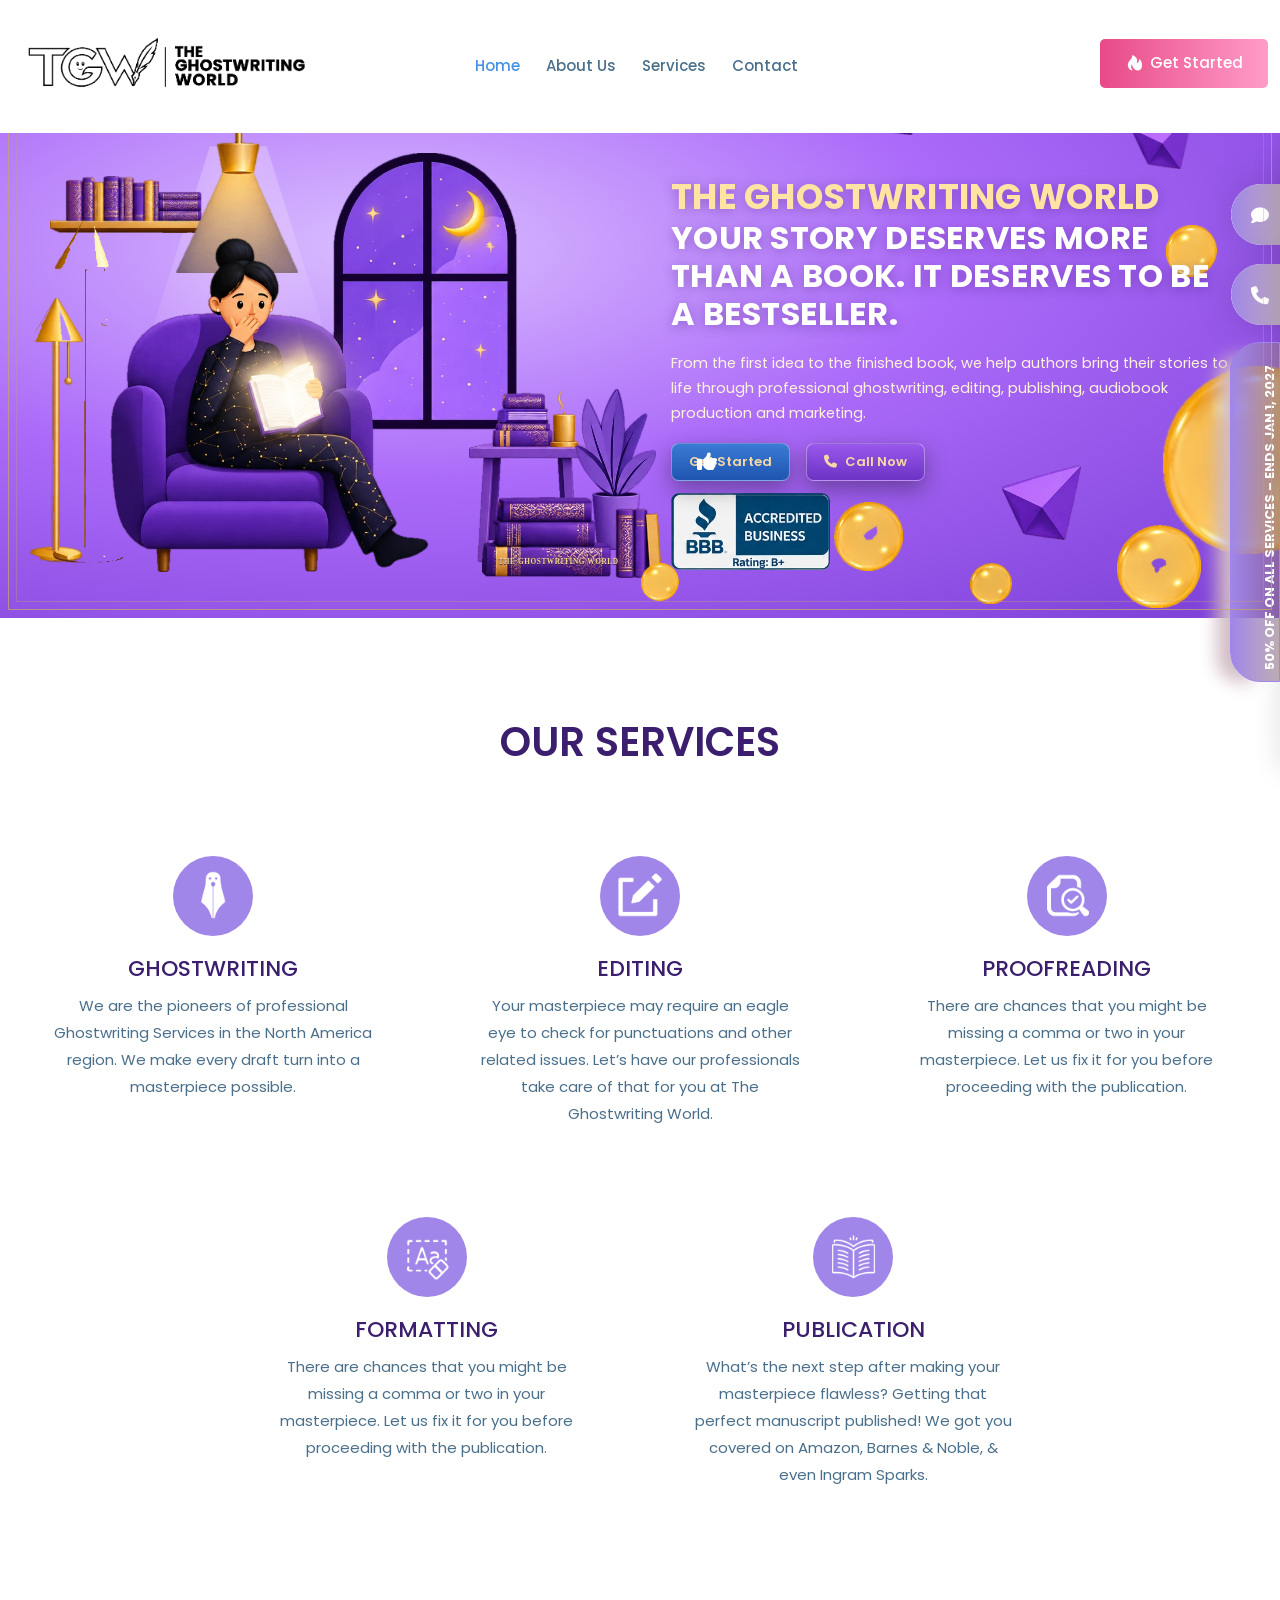
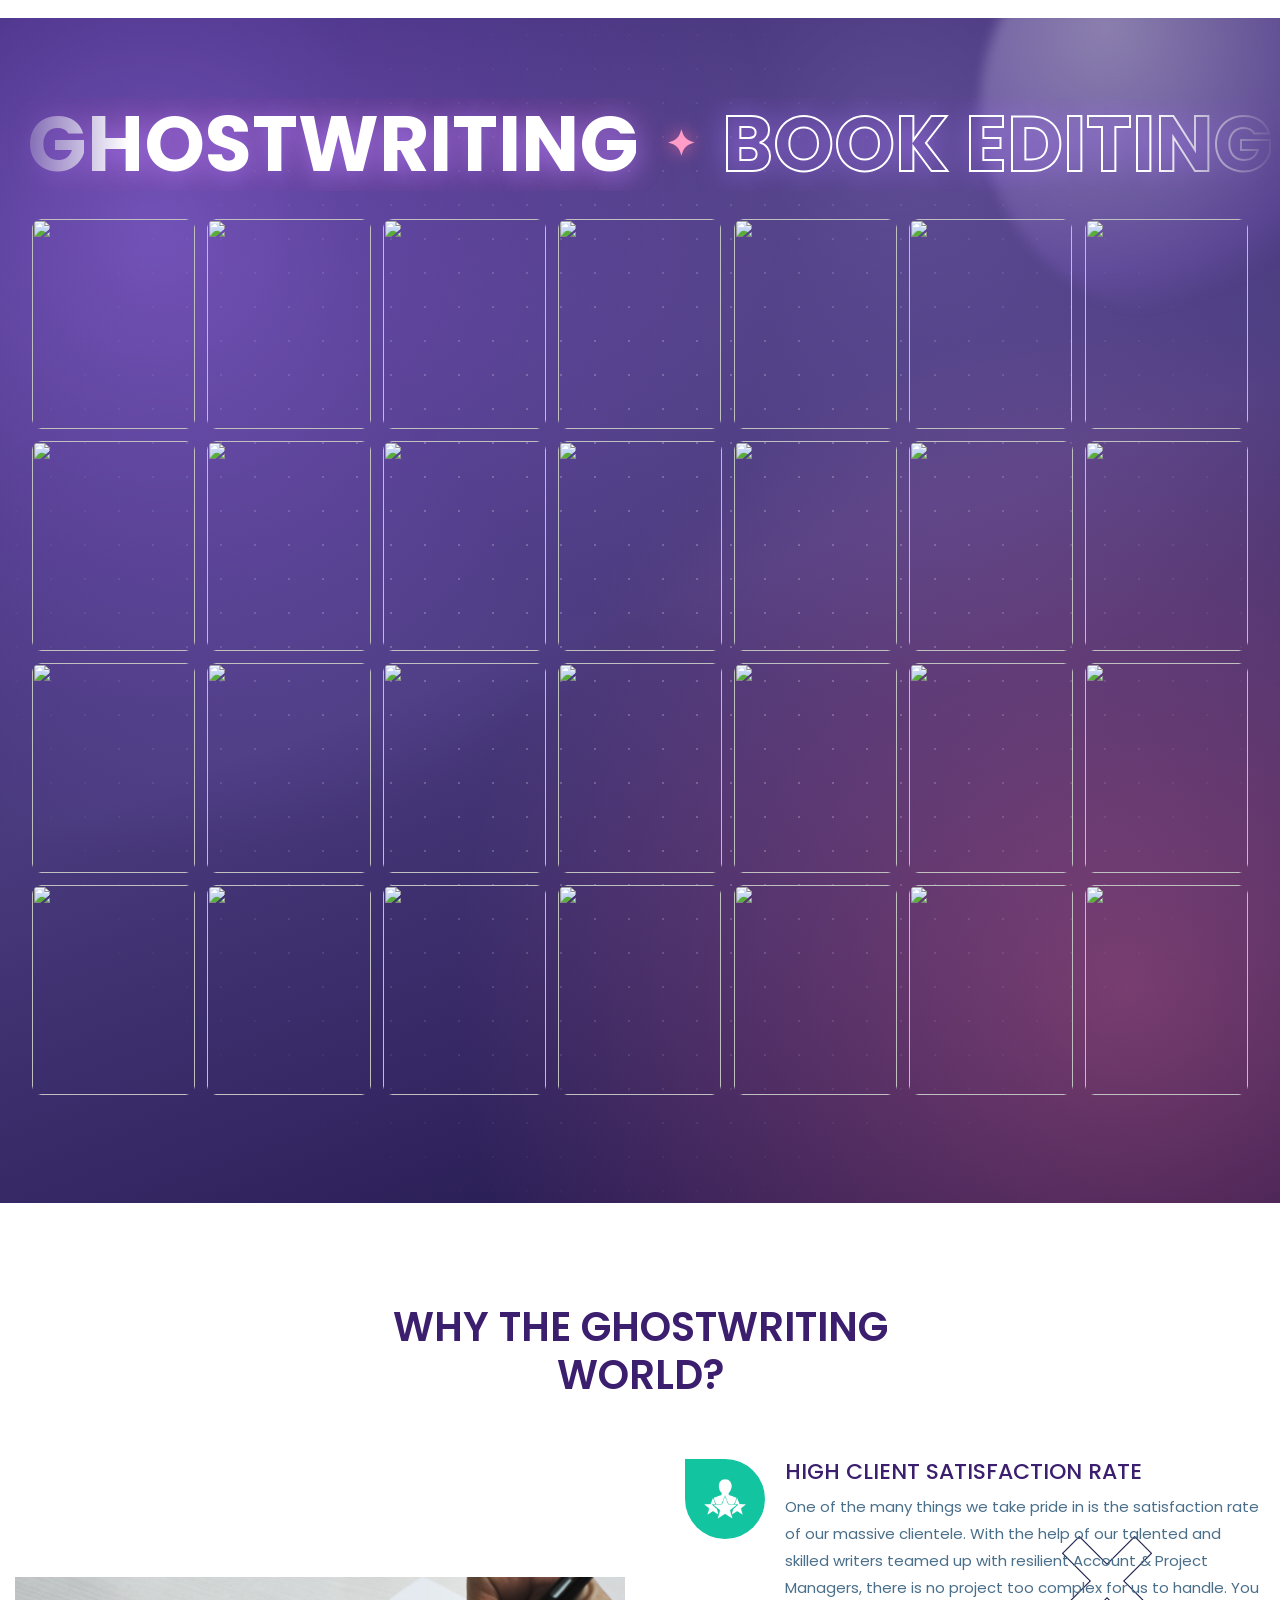
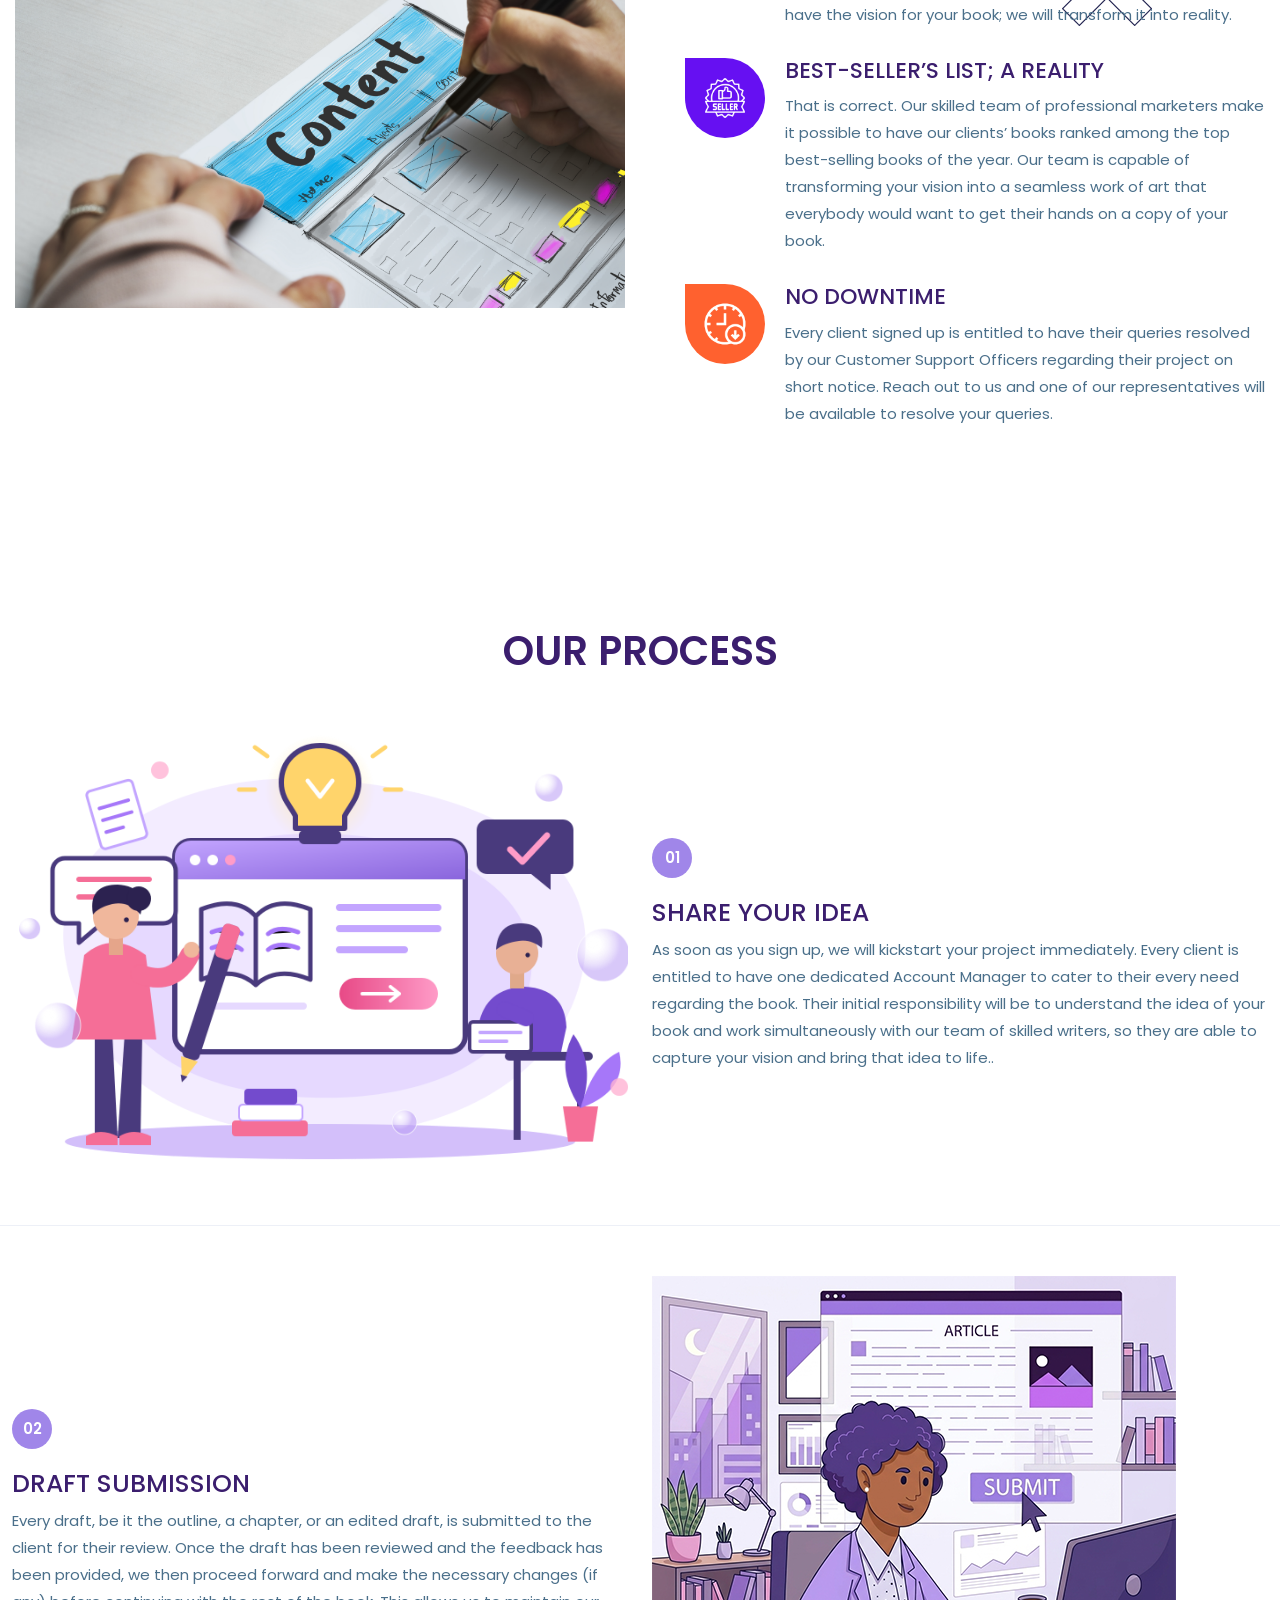
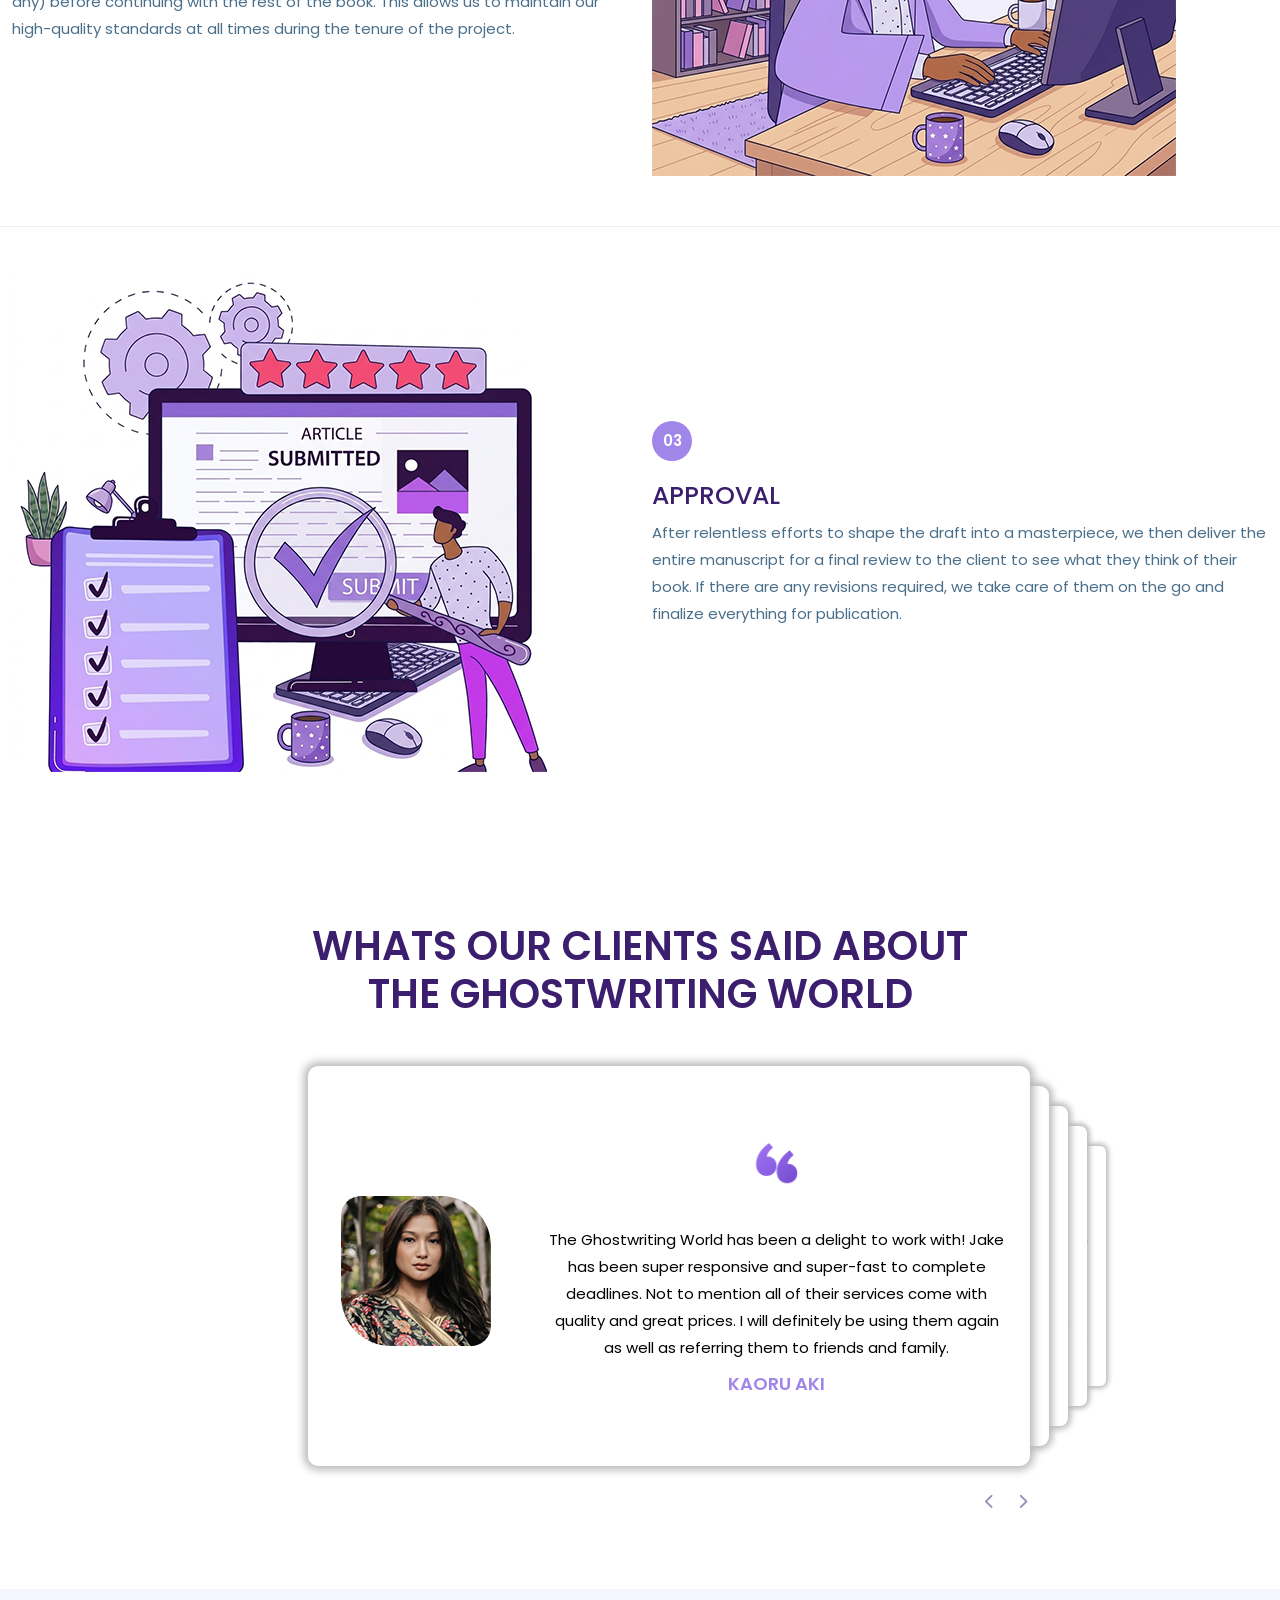
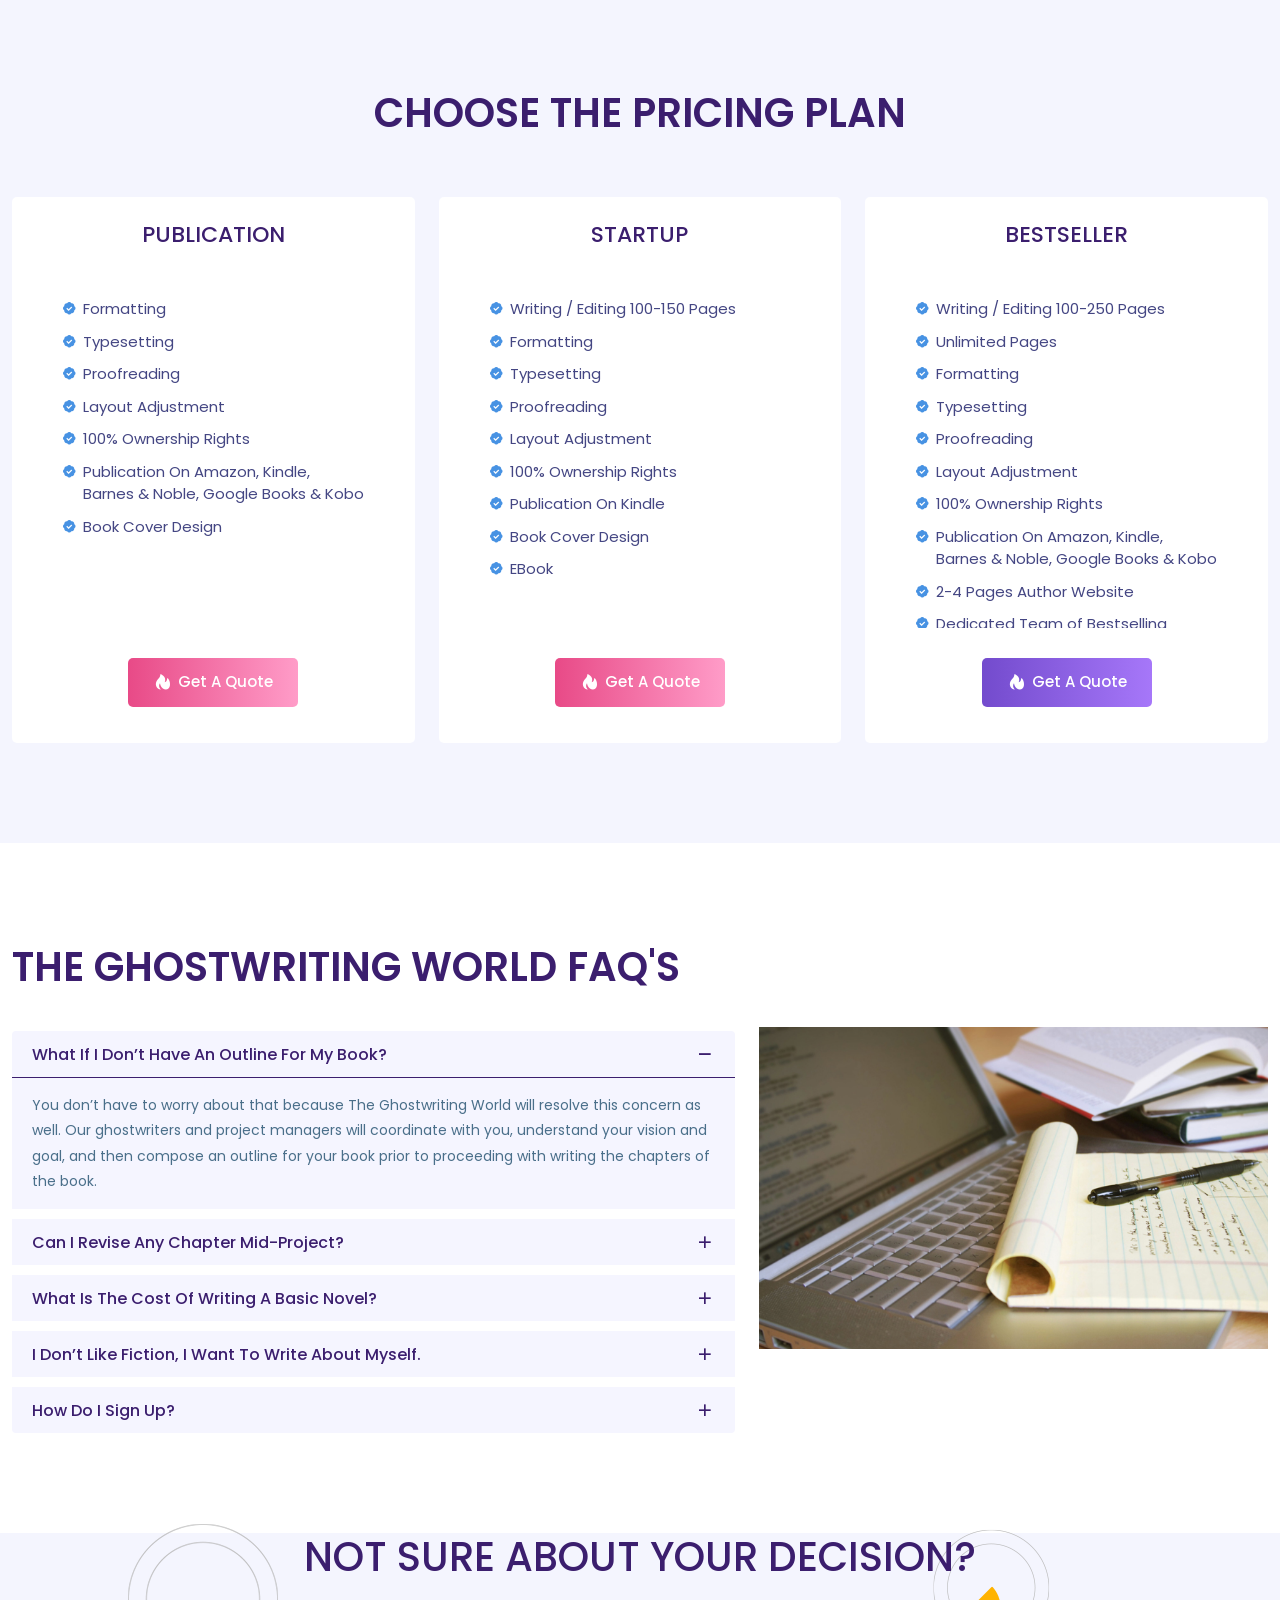
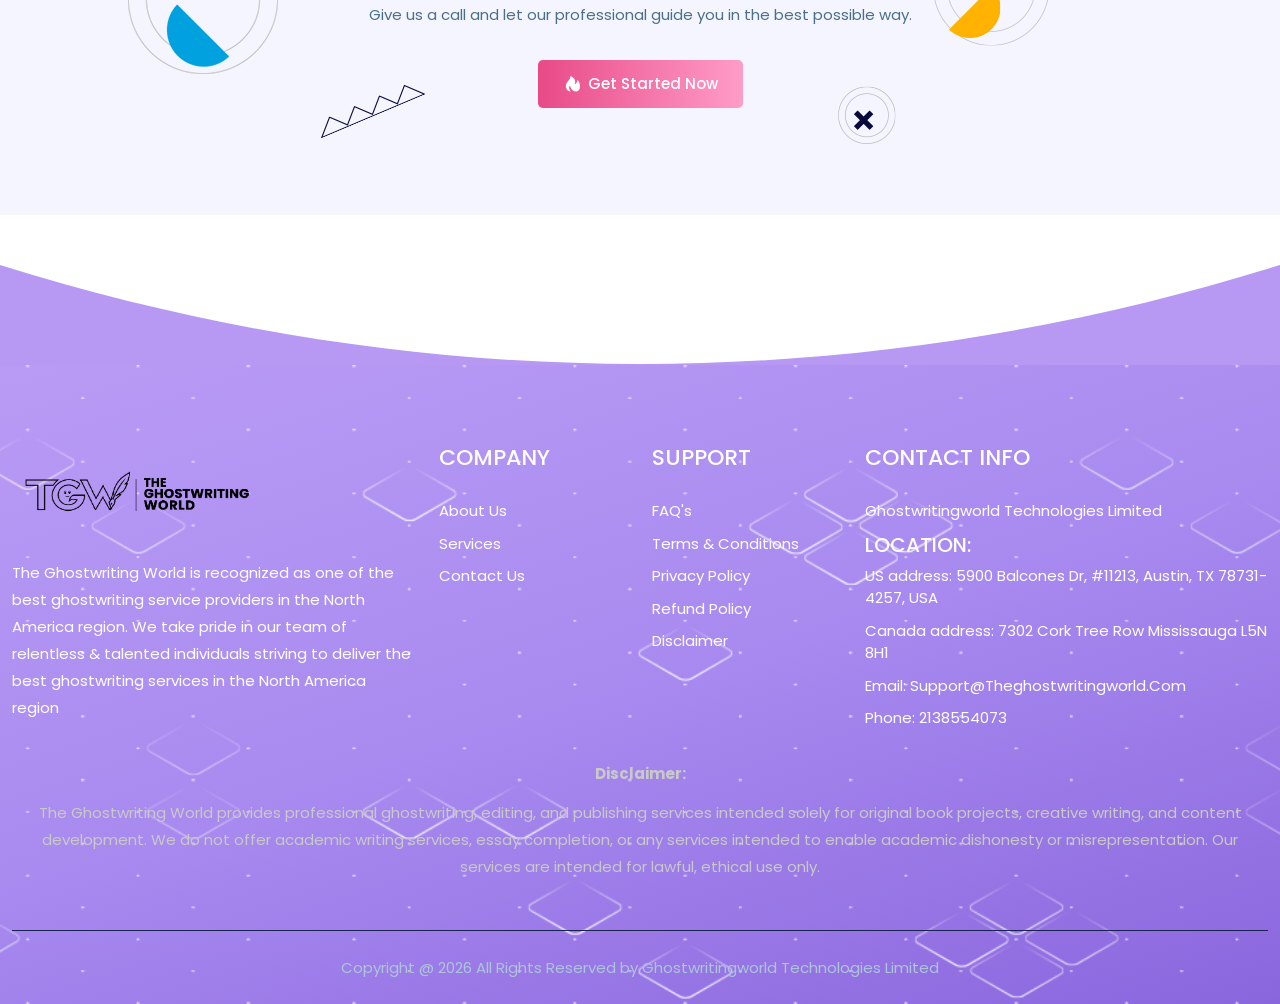
==== commit f6da8eeb: "Updated website code" ====
--- a/index.html
+++ b/index.html
@@ -13,9 +13,9 @@
 
     <meta name="viewport" content="width=device-width, initial-scale=1, shrink-to-fit=no">
 
-  <link rel="stylesheet" href="https://cdnjs.cloudflare.com/ajax/libs/font-awesome/6.5.1/css/all.min.css">
-  <link href="https://fonts.googleapis.com/css2?family=Poppins:wght@400;500;600;700&display=swap" rel="stylesheet">
- 
+    <link rel="stylesheet" href="https://cdnjs.cloudflare.com/ajax/libs/font-awesome/6.5.1/css/all.min.css">
+    <link href="https://fonts.googleapis.com/css2?family=Poppins:wght@400;500;600;700&display=swap" rel="stylesheet">
+
 
     <!-- Bootstrap Min CSS -->
 
@@ -82,13 +82,13 @@
 
     <link rel="icon" type="image/png" href="assets/img/favicon.png">
 
-    <!-- Start of divineghostwriters Zendesk Widget script -->
+    <!-- Start of The ghostwriting worldghostwriters Zendesk Widget script -->
 
     <script id="ze-snippet"
         src="../static.zdassets.com/ekr/snippet4e06.js?key=8ec9c544-aee1-425f-a8fc-94cfd7a55f35"></script>
     <link rel="stylesheet" href="include/upstyle.css">
     <link rel="stylesheet" href="include/responsive.css">
-    <!-- End of divineghostwriters Zendesk Widget script -->
+    <!-- End of The ghostwriting worldghostwriters Zendesk Widget script -->
 </head>
 
 <body>
@@ -563,19 +563,30 @@
                     alt=""></div>
         </div>
 
-        <div class="content">
-            <h1 class="rv2"><span class="g">THE GHOSTWRITING WORLD</span><span class="w">THE WORDSMITHS YOU NEED</span>
-            </h1>
-            <p class="rv2">The professional wordsmiths at The Ghostwriting World have the skills and experience you need
-                for your ghostwriting needs!</p>
-            <div class="d-flex flex-wrap gap-3 rv2">
-                <a href="#" class="btn btn-gs mag"><i class="fa-solid fa-thumbs-up me-2"></i>Get Started</a>
-                <a href="tel:+10000000000" class="btn btn-cn mag"><i class="fa-solid fa-phone me-2"></i>Call Now</a>
-            </div>
-            <img class="badge-bbb rv2"
-                src="[data-uri]"
-                alt="BBB Accredited Business, Rating B+">
-        </div>
+     
+<div class="content">
+    <h1 class="rv2">
+        <span class="g">THE GHOSTWRITING WORLD</span>
+        <span class="w">Your Story Deserves More Than a Book. It Deserves to Be a Bestseller.</span>
+    </h1>
+
+    <p class="rv2">
+        From the first idea to the finished book, we help authors bring their stories to life through professional ghostwriting, editing, publishing, audiobook production and marketing.
+    </p>
+
+    <div class="d-flex flex-wrap gap-3 rv2">
+        <a href="javascript:;" class="btn btn-gs mag default-btn popup-show">
+            <i class="fa-solid fa-thumbs-up me-2"></i>Get Started
+        </a>
+
+        <a href="tel:2138554073" class="btn btn-cn mag">
+            <i class="fa-solid fa-phone me-2"></i>Call Now
+        </a>
+    </div>
+
+    <img class="badge-bbb rv2" src="[data-uri]" alt="BBB Accredited Business, Rating B+">
+</div>
+
     </section>
     <div class="cur-dot" id="dot"></div>
     <div class="cur-ring" id="ring"></div>
@@ -651,333 +662,327 @@
                 });
         });
     </script>
- <style>
-
-/* =========================================
+    <style>
+        /* =========================================
    THE GHOSTWRITING WORLD - HERO
    Fully Scoped CSS - Only Hero Section
 ========================================= */
 
-#hero {
-    --u: calc(100vw / 1488);
-    --gold: #c8a36a;
-    --peach: #f4c98f;
-
-    position: relative;
-    overflow: hidden;
-    height: max(560px, calc(var(--u) * 718));
-    font-family: 'Poppins', sans-serif;
-    background: radial-gradient(
-        ellipse at 30% 40%,
-        #dabeff 0%,
-        #ab6af9 45%,
-        #7b3fd6 100%
-    );
-}
-
-/* Border */
-#hero::before,
-#hero::after {
-    content: "";
-    position: absolute;
-    border: 1px solid rgba(200, 163, 106, .75);
-    pointer-events: none;
-    z-index: 20;
-    border-radius: 26px 0 0 0;
-}
-
-#hero::before {
-    inset: 8px;
-}
-
-#hero::after {
-    inset: 16px;
-    border-color: rgba(200, 163, 106, .35);
-}
-
-/* Floating Elements */
-#hero .s {
-    position: absolute;
-    left: calc(var(--x) * var(--u));
-    top: calc(var(--y) * var(--u));
-    width: calc(var(--w) * var(--u));
-}
-
-#hero .s img {
-    display: block;
-    width: 100%;
-    height: auto;
-    pointer-events: none;
-    user-select: none;
-}
-
-/* Stage */
-#hero .stage {
-    position: absolute;
-    inset: 0 auto 0 0;
-    width: calc(var(--u) * 740);
-}
-
-#hero .room {
-    position: absolute;
-    overflow: visible;
-}
-
-#hero .room .star {
-    position: absolute;
-    color: #ffd98a;
-    font-size: calc(var(--u) * 16);
-    transform: translate(-50%, -50%);
-    text-shadow: 0 0 8px #ffd98a;
-    pointer-events: none;
-}
-
-/* Book Glow */
-#hero .bookglow {
-    position: absolute;
-    left: 50.1%;
-    top: 58.7%;
-    width: 18%;
-    aspect-ratio: 1;
-    transform: translate(-50%, -50%);
-    border-radius: 50%;
-    background: radial-gradient(
-        circle,
-        rgba(255, 240, 200, .95),
-        rgba(255, 220, 150, .35) 45%,
-        transparent 70%
-    );
-    mix-blend-mode: screen;
-    pointer-events: none;
-}
-
-/* Light Effects */
-#hero .lightcone {
-    position: absolute;
-    left: calc(var(--u) * 277);
-    top: calc(var(--u) * 170);
-    width: calc(var(--u) * 330);
-    height: calc(var(--u) * 420);
-    transform: translateX(-50%);
-    background: radial-gradient(
-        ellipse at 50% 0,
-        rgba(255, 215, 140, .35),
-        transparent 70%
-    );
-    clip-path: polygon(40% 0, 60% 0, 100% 100%, 0 100%);
-    pointer-events: none;
-    mix-blend-mode: screen;
-}
-
-/* Lamp Cord */
-#hero .cord {
-    position: absolute;
-    left: calc(var(--u) * 277);
-    top: 0;
-    width: 2px;
-    height: calc(var(--u) * 66);
-    background: var(--gold);
-}
-
-/* Content */
-#hero .content {
-    position: absolute;
-    left: calc(var(--u) * 780);
-    top: calc(var(--u) * 205);
-    width: calc(var(--u) * 650);
-    z-index: 5;
-}
-
-#hero .content h1 {
-    text-shadow: 0 2px 12px rgba(60, 20, 110, .35);
-    margin: 0;
-    font-weight: 700;
-    line-height: 1.2;
-    letter-spacing: .3px;
-    font-size: max(22px, calc(var(--u) * 41));
-}
-
-#hero .content h1 .g {
-    color: #ffe3a3;
-    display: block;
-}
-
-#hero .content h1 .w {
-    color: #fff;
-    display: block;
-}
-
-#hero .content p {
-    color: #fff3dc;
+        #hero {
+            --u: calc(100vw / 1488);
+            --gold: #c8a36a;
+            --peach: #f4c98f;
+
+            position: relative;
+            overflow: hidden;
+            height: max(560px, calc(var(--u) * 718));
+            font-family: 'Poppins', sans-serif;
+            background: radial-gradient(ellipse at 30% 40%,
+                    #dabeff 0%,
+                    #ab6af9 45%,
+                    #7b3fd6 100%);
+        }
+
+        /* Border */
+        #hero::before,
+        #hero::after {
+            content: "";
+            position: absolute;
+            border: 1px solid rgba(200, 163, 106, .75);
+            pointer-events: none;
+            z-index: 20;
+            border-radius: 26px 0 0 0;
+        }
+
+        #hero::before {
+            inset: 8px;
+        }
+
+        #hero::after {
+            inset: 16px;
+            border-color: rgba(200, 163, 106, .35);
+        }
+
+        /* Floating Elements */
+        #hero .s {
+            position: absolute;
+            left: calc(var(--x) * var(--u));
+            top: calc(var(--y) * var(--u));
+            width: calc(var(--w) * var(--u));
+        }
+
+        #hero .s img {
+            display: block;
+            width: 100%;
+            height: auto;
+            pointer-events: none;
+            user-select: none;
+        }
+
+        /* Stage */
+        #hero .stage {
+            position: absolute;
+            inset: 0 auto 0 0;
+            width: calc(var(--u) * 740);
+        }
+
+        #hero .room {
+            position: absolute;
+            overflow: visible;
+        }
+
+        #hero .room .star {
+            position: absolute;
+            color: #ffd98a;
+            font-size: calc(var(--u) * 16);
+            transform: translate(-50%, -50%);
+            text-shadow: 0 0 8px #ffd98a;
+            pointer-events: none;
+        }
+
+        /* Book Glow */
+        #hero .bookglow {
+            position: absolute;
+            left: 50.1%;
+            top: 58.7%;
+            width: 18%;
+            aspect-ratio: 1;
+            transform: translate(-50%, -50%);
+            border-radius: 50%;
+            background: radial-gradient(circle,
+                    rgba(255, 240, 200, .95),
+                    rgba(255, 220, 150, .35) 45%,
+                    transparent 70%);
+            mix-blend-mode: screen;
+            pointer-events: none;
+        }
+
+        /* Light Effects */
+        #hero .lightcone {
+            position: absolute;
+            left: calc(var(--u) * 277);
+            top: calc(var(--u) * 170);
+            width: calc(var(--u) * 330);
+            height: calc(var(--u) * 420);
+            transform: translateX(-50%);
+            background: radial-gradient(ellipse at 50% 0,
+                    rgba(255, 215, 140, .35),
+                    transparent 70%);
+            clip-path: polygon(40% 0, 60% 0, 100% 100%, 0 100%);
+            pointer-events: none;
+            mix-blend-mode: screen;
+        }
+
+        /* Lamp Cord */
+        #hero .cord {
+            position: absolute;
+            left: calc(var(--u) * 277);
+            top: 0;
+            width: 2px;
+            height: calc(var(--u) * 66);
+            background: var(--gold);
+        }
+
+        /* Content */
+        #hero .content {
+            position: absolute;
+            left: calc(var(--u) * 780);
+            top: calc(var(--u) * 205);
+            width: calc(var(--u) * 650);
+            z-index: 5;
+        }
+
+        #hero .content h1 {
+            text-shadow: 0 2px 12px rgba(60, 20, 110, .35);
+            margin: 0;
+            font-weight: 700;
+            line-height: 1.2;
+            letter-spacing: .3px;
+            font-size: max(22px, calc(var(--u) * 41));
+        }
+
+        #hero .content h1 .g {
+            color: #ffe3a3;
+            display: block;
+        }
+
+        #hero .content h1 .w {
+            color: #fff;
+            display: block;
+                font-size: 2rem;
+        }
+
+        #hero .content p {
+          color: #fff3dc;
     font-size: max(14px, calc(var(--u) * 17));
-    line-height: 2;
-    margin: calc(var(--u) * 34) 0 calc(var(--u) * 30);
-}
-
-/* Buttons */
-#hero .btn-gs,
-#hero .btn-cn {
-    color: #f7d9a6;
-    font-weight: 600;
-    border: 1px solid rgba(255, 255, 255, .35);
-    border-radius: 8px;
-    padding: .65em 1.3em;
-    font-size: max(13px, calc(var(--u) * 15));
-    box-shadow: 0 8px 22px rgba(0, 0, 0, .35);
-    position: relative;
-    overflow: hidden;
-}
-
-#hero .btn-gs {
-    background: linear-gradient(#3a7bd5, #1f55b0);
-}
-
-#hero .btn-cn {
-    background: linear-gradient(#9a58ec, #6c33c4);
-}
-
-#hero .btn-gs:hover,
-#hero .btn-cn:hover {
-    color: #fff;
-}
-
-/* BBB Badge */
-#hero .badge-bbb {
-    display: block;
-    width: max(130px, calc(var(--u) * 185));
-    margin-top: calc(var(--u) * 14);
-}
-
-/* Other Effects */
-#hero .far {
-    pointer-events: none;
-}
-
-#hero .ripple {
-    position: absolute;
-    border-radius: 50%;
-    background: rgba(255, 255, 255, .45);
-    transform: scale(0);
-    pointer-events: none;
-}
-
-#hero .booktxt .rv {
-    position: relative;
-}
-
-#hero .booktitle {
-    position: absolute;
-    left: 7%;
-    top: 63%;
-    width: 71%;
-    height: 32%;
-    display: flex;
-    align-items: center;
-    justify-content: center;
-    white-space: nowrap;
-    font: 700 calc(var(--u) * 8.5)/1 Georgia, 'Times New Roman', serif;
-    letter-spacing: .08em;
-    color: #f6d98f;
-    text-shadow: 0 1px 1px #2a0f4e, 0 0 4px rgba(255, 217, 138, .5);
-    pointer-events: none;
-}
-
-/* Custom Cursor */
-#hero .cur-dot,
-#hero .cur-ring {
-    position: fixed;
-    left: 0;
-    top: 0;
-    pointer-events: none;
-    z-index: 9999;
-    border-radius: 50%;
-    display: none;
-}
-
-#hero .cur-dot {
-    width: 8px;
-    height: 8px;
-    margin: -4px 0 0 -4px;
-    background: var(--gold);
-}
-
-#hero .cur-ring {
-    width: 38px;
-    height: 38px;
-    margin: -19px 0 0 -19px;
-    border: 1.5px solid var(--gold);
-}
-
-#hero .spark {
-    position: fixed;
-    z-index: 9998;
-    pointer-events: none;
-    color: #ffd98a;
-    text-shadow: 0 0 6px #ffd98a;
-    font-size: 14px;
-    line-height: 1;
-}
-
-/* Cursor Desktop */
-@media (pointer: fine) {
-    #hero.has-cursor,
-    #hero.has-cursor * {
-        cursor: none !important;
-    }
-
-    #hero .cur-dot,
-    #hero .cur-ring {
-        display: block;
-    }
-}
-
-/* Responsive */
-@media (max-width: 991.98px) {
-
-    #hero {
-        --u: calc(100vw / 700);
-        height: auto;
-        padding-bottom: 40px;
-    }
-
-    #hero .stage {
-        position: relative;
-        width: 100%;
-        height: calc(var(--u) * 640);
-    }
-
-    #hero .content {
-        position: relative;
-        left: auto;
-        top: auto;
-        width: auto;
-        padding: 0 28px;
-        text-align: center;
-    }
-
-    #hero .content .d-flex {
-        justify-content: center;
-    }
-
-    #hero .badge-bbb {
-        margin-inline: auto;
-    }
-
-    #hero .far {
-        display: none;
-    }
-
-    #hero .content h1 {
-        font-size: clamp(22px, 6vw, 34px);
-    }
-
-    #hero .content p {
-        font-size: 15px;
-        line-height: 1.8;
-    }
-}
-
- </style>
+    line-height: 1.7;
+    margin: calc(var(--u) * 20) 0 calc(var(--u) * 20);
+        }
+
+        /* Buttons */
+        #hero .btn-gs,
+        #hero .btn-cn {
+            color: #f7d9a6;
+            font-weight: 600;
+            border: 1px solid rgba(255, 255, 255, .35);
+            border-radius: 8px;
+            padding: .65em 1.3em;
+            font-size: max(13px, calc(var(--u) * 15));
+            box-shadow: 0 8px 22px rgba(0, 0, 0, .35);
+            position: relative;
+            overflow: hidden;
+        }
+
+        #hero .btn-gs {
+            background: linear-gradient(#3a7bd5, #1f55b0);
+        }
+
+        #hero .btn-cn {
+            background: linear-gradient(#9a58ec, #6c33c4);
+        }
+
+        #hero .btn-gs:hover,
+        #hero .btn-cn:hover {
+            color: #fff;
+        }
+
+        /* BBB Badge */
+        #hero .badge-bbb {
+            display: block;
+            width: max(130px, calc(var(--u) * 185));
+            margin-top: calc(var(--u) * 14);
+        }
+
+        /* Other Effects */
+        #hero .far {
+            pointer-events: none;
+        }
+
+        #hero .ripple {
+            position: absolute;
+            border-radius: 50%;
+            background: rgba(255, 255, 255, .45);
+            transform: scale(0);
+            pointer-events: none;
+        }
+
+        #hero .booktxt .rv {
+            position: relative;
+        }
+
+        #hero .booktitle {
+            position: absolute;
+            left: 7%;
+            top: 63%;
+            width: 71%;
+            height: 32%;
+            display: flex;
+            align-items: center;
+            justify-content: center;
+            white-space: nowrap;
+            font: 700 calc(var(--u) * 8.5)/1 Georgia, 'Times New Roman', serif;
+            letter-spacing: .08em;
+            color: #f6d98f;
+            text-shadow: 0 1px 1px #2a0f4e, 0 0 4px rgba(255, 217, 138, .5);
+            pointer-events: none;
+        }
+
+        /* Custom Cursor */
+        #hero .cur-dot,
+        #hero .cur-ring {
+            position: fixed;
+            left: 0;
+            top: 0;
+            pointer-events: none;
+            z-index: 9999;
+            border-radius: 50%;
+            display: none;
+        }
+
+        #hero .cur-dot {
+            width: 8px;
+            height: 8px;
+            margin: -4px 0 0 -4px;
+            background: var(--gold);
+        }
+
+        #hero .cur-ring {
+            width: 38px;
+            height: 38px;
+            margin: -19px 0 0 -19px;
+            border: 1.5px solid var(--gold);
+        }
+
+        #hero .spark {
+            position: fixed;
+            z-index: 9998;
+            pointer-events: none;
+            color: #ffd98a;
+            text-shadow: 0 0 6px #ffd98a;
+            font-size: 14px;
+            line-height: 1;
+        }
+
+        /* Cursor Desktop */
+        @media (pointer: fine) {
+
+            #hero.has-cursor,
+            #hero.has-cursor * {
+                cursor: none !important;
+            }
+
+            #hero .cur-dot,
+            #hero .cur-ring {
+                display: block;
+            }
+        }
+
+        /* Responsive */
+        @media (max-width: 991.98px) {
+
+            #hero {
+                --u: calc(100vw / 700);
+                height: auto;
+                padding-bottom: 40px;
+            }
+
+            #hero .stage {
+                position: relative;
+                width: 100%;
+                height: calc(var(--u) * 640);
+            }
+
+            #hero .content {
+                position: relative;
+                left: auto;
+                top: auto;
+                width: auto;
+                padding: 0 28px;
+                text-align: center;
+            }
+
+            #hero .content .d-flex {
+                justify-content: center;
+            }
+
+            #hero .badge-bbb {
+                margin-inline: auto;
+            }
+
+            #hero .far {
+                display: none;
+            }
+
+            #hero .content h1 {
+                font-size: clamp(22px, 6vw, 34px);
+            }
+
+            #hero .content p {
+                font-size: 15px;
+                line-height: 1.8;
+            }
+        }
+    </style>
     <!-- End SaaS Main Banner -->
     <!-- Start Features Area -->
     <section class="features-area pt-100 pb-70 bg-f4f6fc ">
@@ -1856,7 +1861,7 @@
                             work closely with you to ensure that your vision is brought to life. Whether you're an
                             individual, a small business, or a large corporation, we are committed to delivering
                             excellent work that exactly meets your requirement.
-                            If you're looking for the best ghostwriters near you, Divineghostwriters.com is the place
+                            If you're looking for the best ghostwriters near you, The ghostwriting world is the place
                             for you. Our ghostwriting company is dedicated to providing top-notch writing services that
                             match your specific needs. We understand the importance of deadlines and will ensure that
                             your work is delivered on time, without compromising on quality at all.
@@ -1875,7 +1880,7 @@
                             Professional Ghostwriters for Hire To Get Exceptional Writing Services!
                         </h4>
                         <p class="content-text">
-                            You must be looking for exceptional writing services and have landed DivineGhostwriters.com.
+                            You must be looking for exceptional writing services and have landed The ghostwriting world.
                             This is the right place for you where you can hire professional ghostwriters online. Our
                             team of experts has years of experience in crafting compelling, engaging, and unique content
                             that will leave your audience captivated. We understand the importance of having
@@ -2012,7 +2017,8 @@
                                                 <p> I presently have one book at The Ghostwriting World to be published.
                                                     I'm satisfied with the service, I'm especially happy with the great
                                                     cover design. I have two more books being developed and will go to
-                                                    Divine as well. If you have concerns or questions the crew at Divine
+                                                    The ghostwriting world as well. If you have concerns or questions
+                                                    the crew at The ghostwriting world
                                                     is always available to help. I give them 5 stars because that has
                                                     been the service I have received. Looking for a publisher, recommend
                                                     The Ghostwriting World.</p>
@@ -2688,7 +2694,7 @@
             </a>
         </div>
         <div class="clickbutton">
-            <div class="crossplus">50% Off On All Services</div>
+            <div class="crossplus">50% Off On All Services – Ends Jan 1, 2027</div>
         </div>
         <div class="banner-form">
             <h3>Chat With Us to <br>Avail 50% Discount </h3>
@@ -3027,8 +3033,8 @@
             });
         });
     </script>
-     <script src="https://code.jquery.com/jquery-3.7.1.min.js"></script>
-  <script src="https://cdnjs.cloudflare.com/ajax/libs/gsap/3.12.5/gsap.min.js"></script>
+    <script src="https://code.jquery.com/jquery-3.7.1.min.js"></script>
+    <script src="https://cdnjs.cloudflare.com/ajax/libs/gsap/3.12.5/gsap.min.js"></script>
 </body>
 
 
--- a/assets/css/style11da.css
+++ b/assets/css/style11da.css
@@ -15096,7 +15096,7 @@
   background: #fff;
   width: 50px;
   z-index: 999;
-  height: 270px;
+  height: 340px;
   cursor: pointer;
  box-shadow: -20px 7px 18px -7px rgb(209 187 196);
     display: inline-block;
@@ -15146,26 +15146,28 @@
 }
 
 .floatbutton .clickbutton .crossplus {
-  position: relative;
-  display: block;
-  transform: rotate(0deg);
-  -webkit-transition: 0.4s;
-  -moz-transition: 0.4s;
-  -o-transition: 0.4s;
-  transition: 0.4s;
-  position: absolute;
-  display: block;
-  transform: rotate(-90deg);
-  -webkit-transition: 0.4s;
-  font-size: 16px;
-  -moz-transition: 0.4s;
-  -o-transition: 0.4s;
-  transition: 0.4s;
-  color: #fff;
-  left: -79px;
-  white-space: pre;
-  bottom: 122px;
-  font-weight: bold;
+ position: relative;
+    display: block;
+    transform: rotate(0deg);
+    -webkit-transition: 0.4s;
+    -moz-transition: 0.4s;
+    -o-transition: 0.4s;
+    transition: 0.4s;
+    position: absolute;
+    display: block;
+    transform: rotate(-90deg);
+    -webkit-transition: 0.4s;
+    font-size: 16px;
+    -moz-transition: 0.4s;
+    -o-transition: 0.4s;
+    transition: 0.4s;
+    color: #fff;
+    left: -113px;
+    white-space: pre;
+    bottom: 157px;
+    font-weight: bold;
+    font-size: 0.8rem;
+    line-height: 1;
 }
 
 .floatbutton .clickbutton .crossplus.rotate {
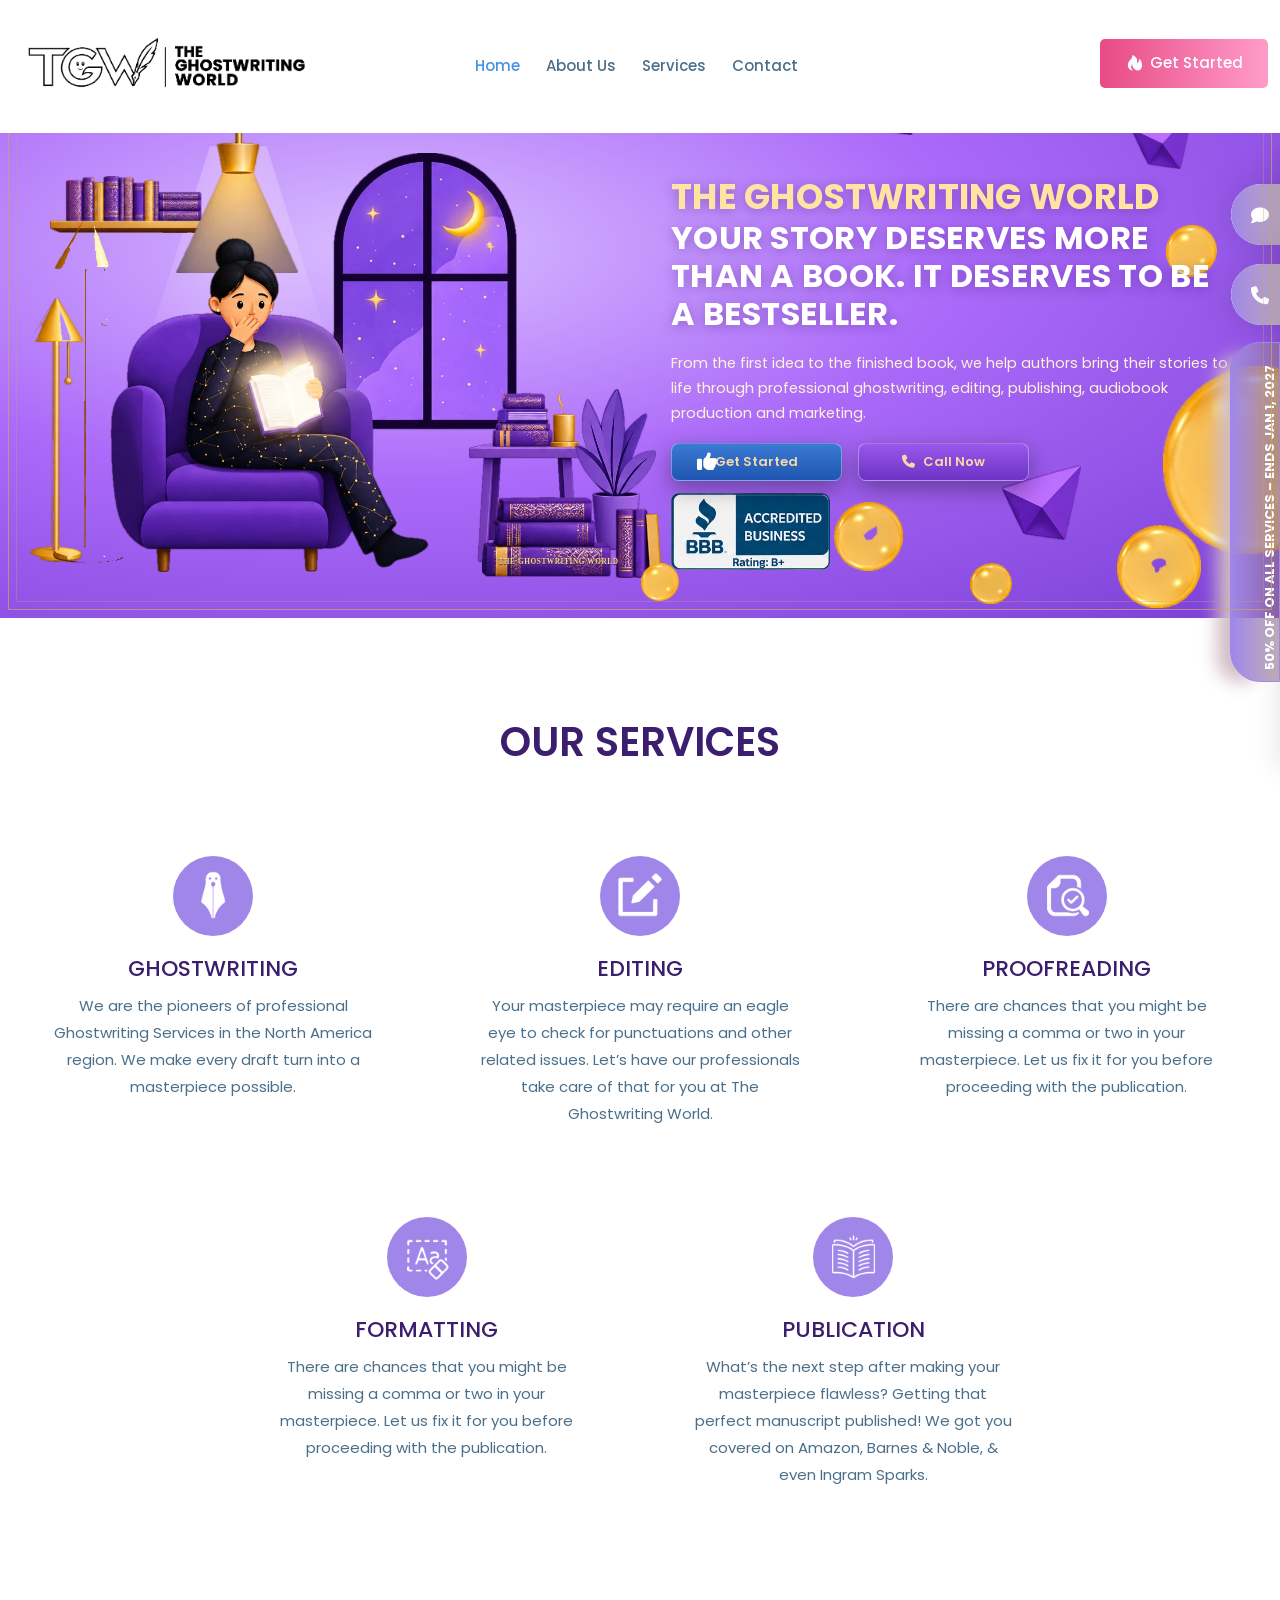
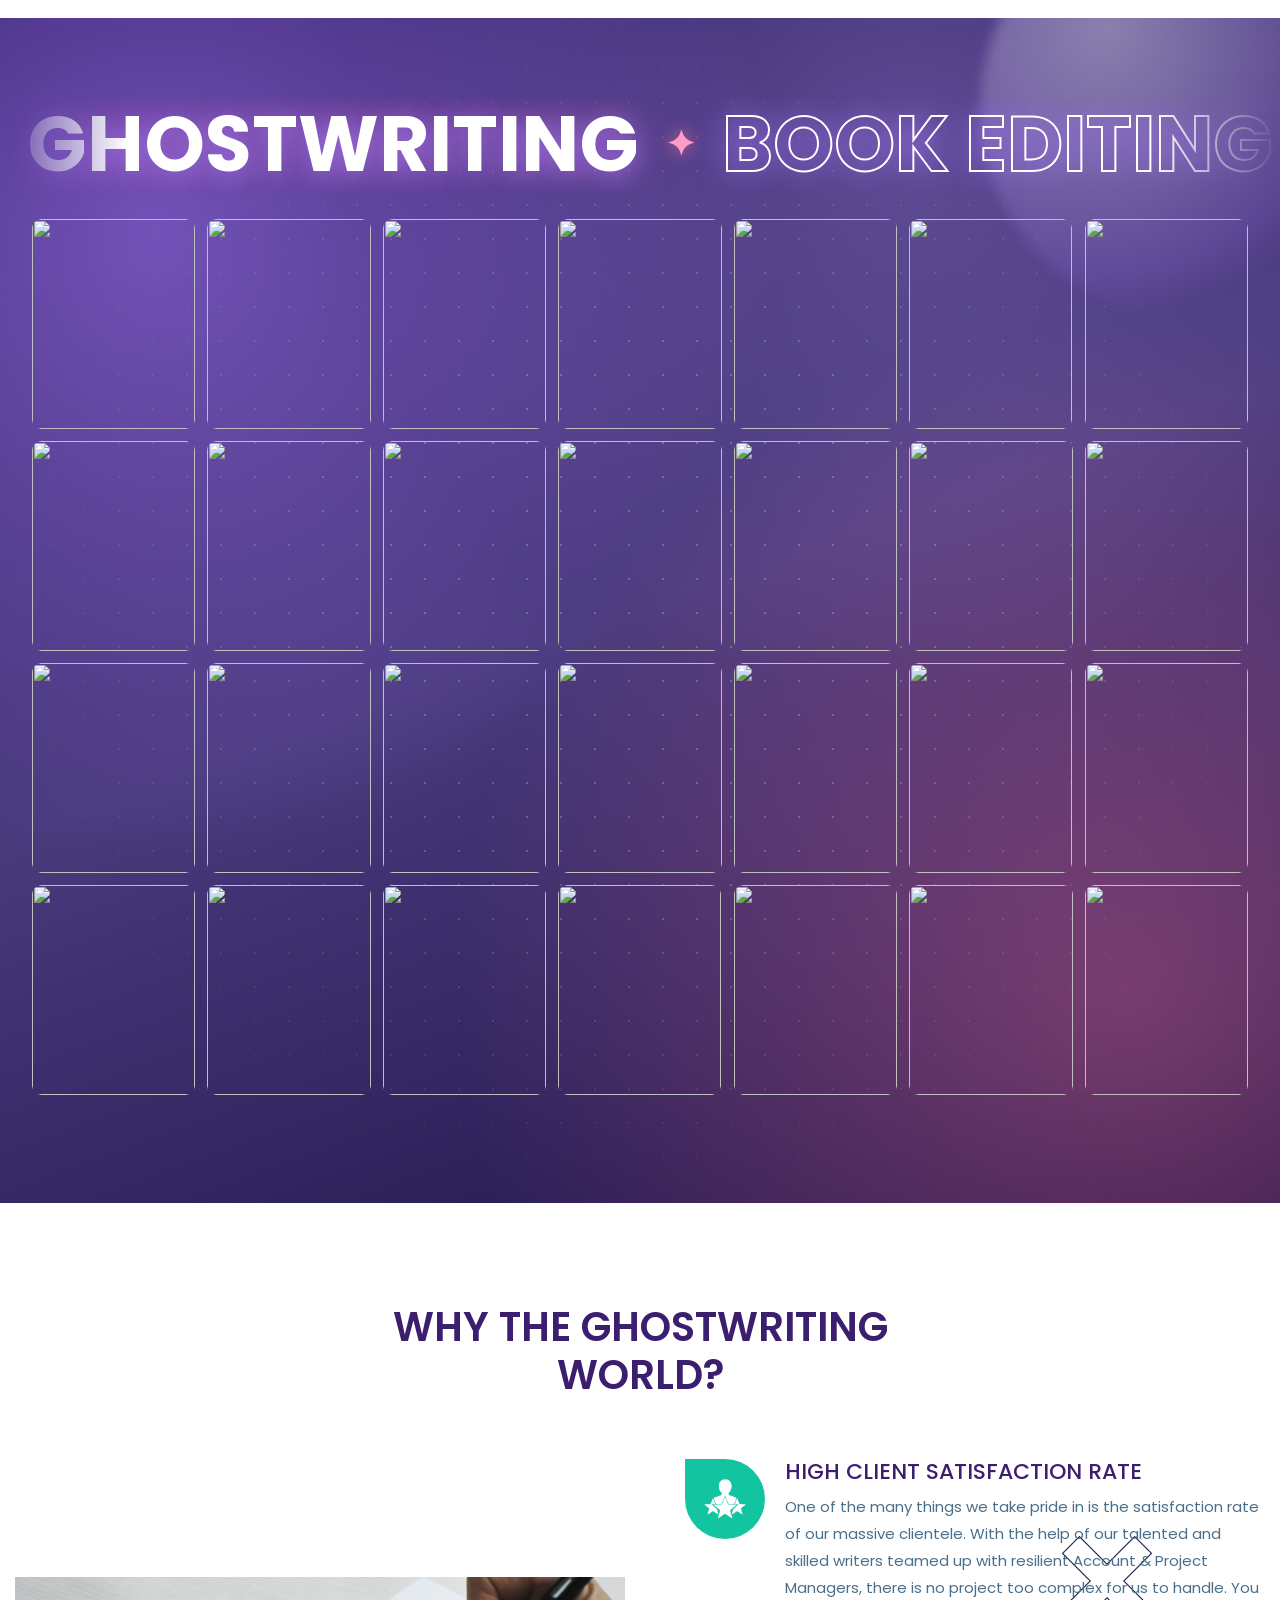
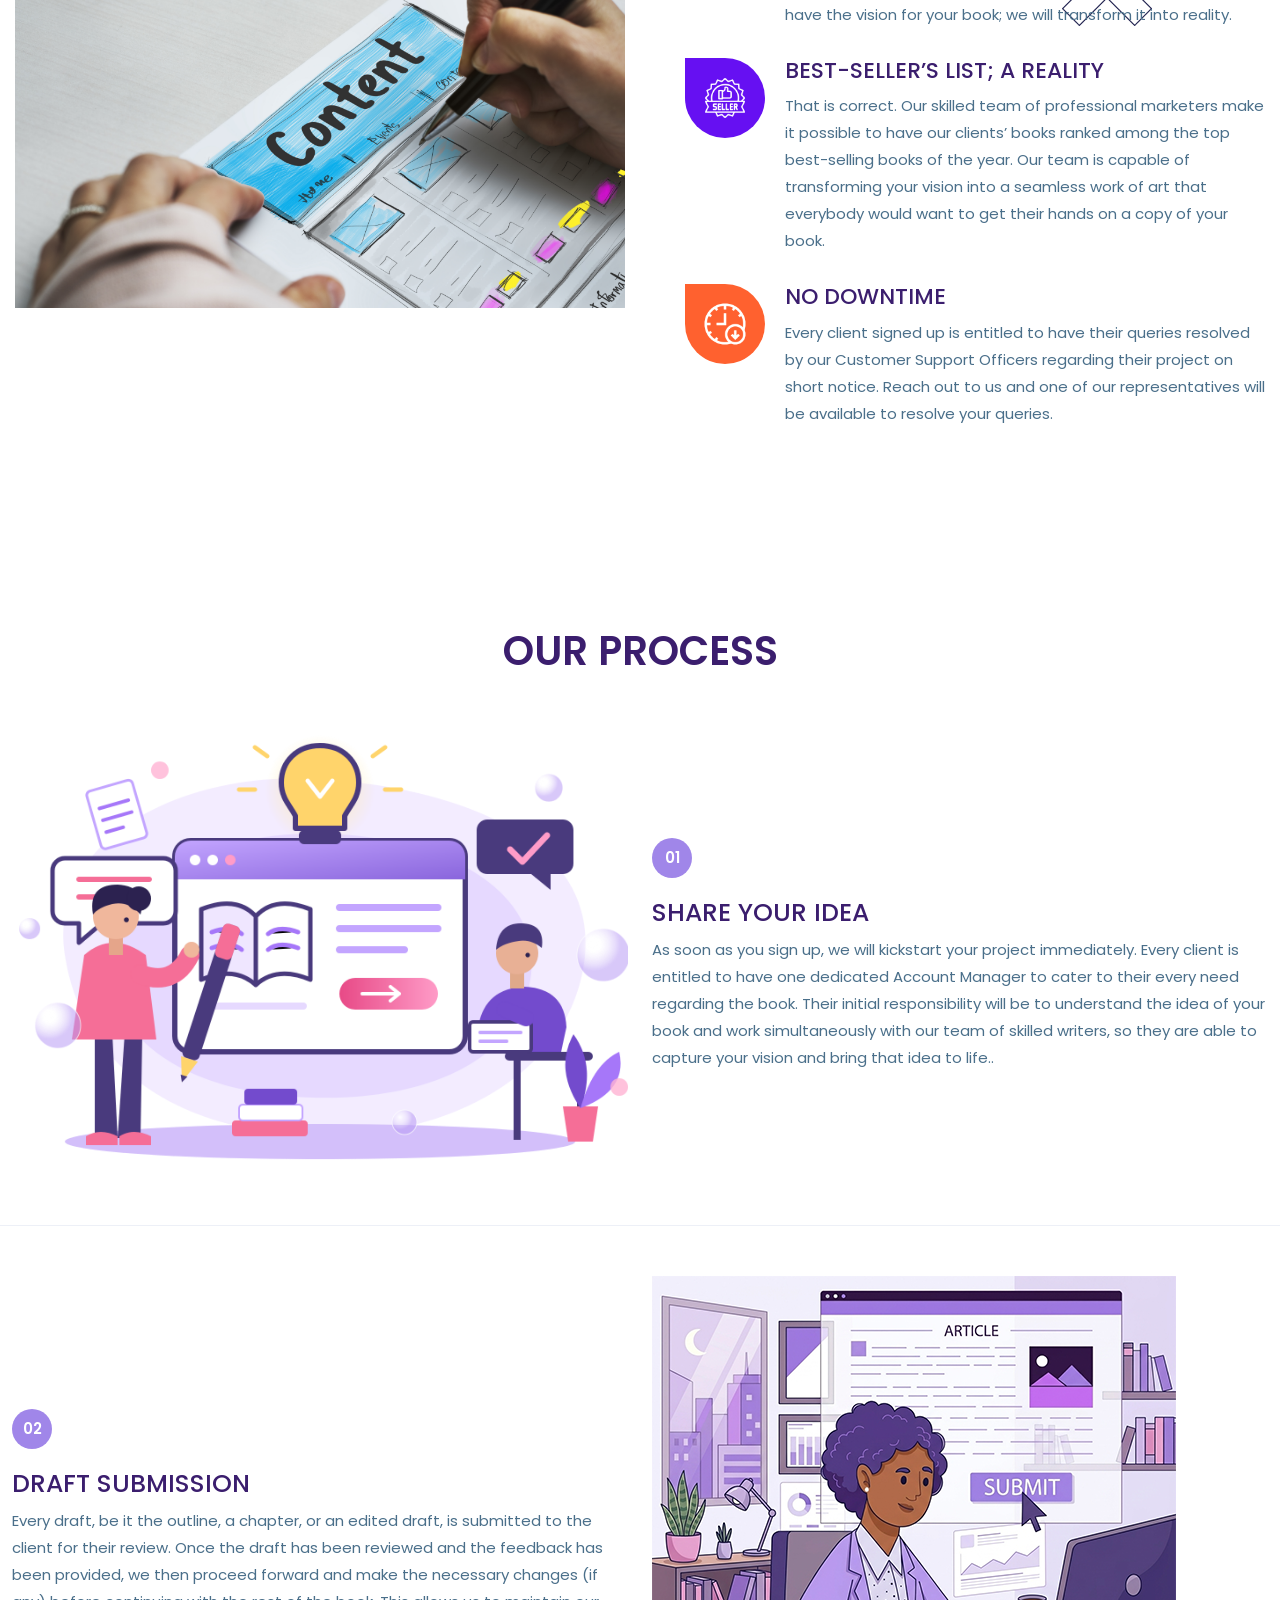
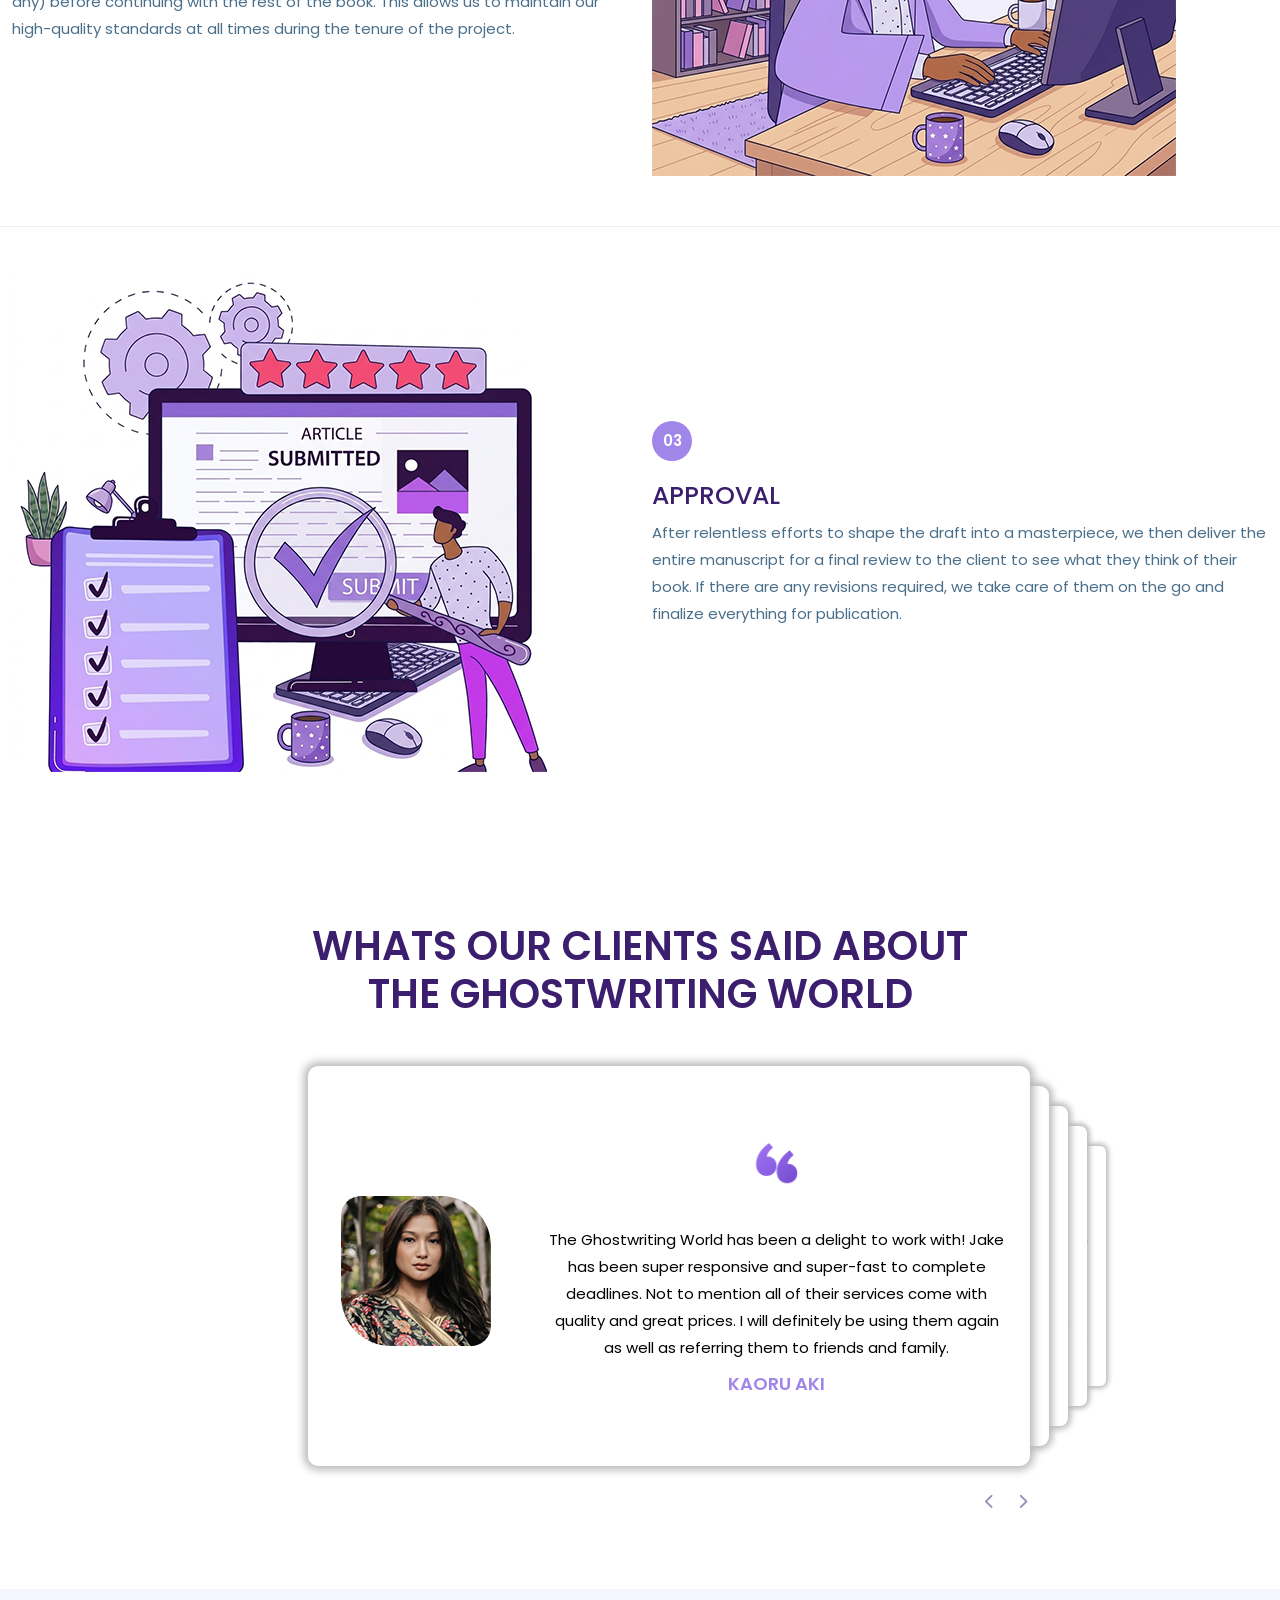
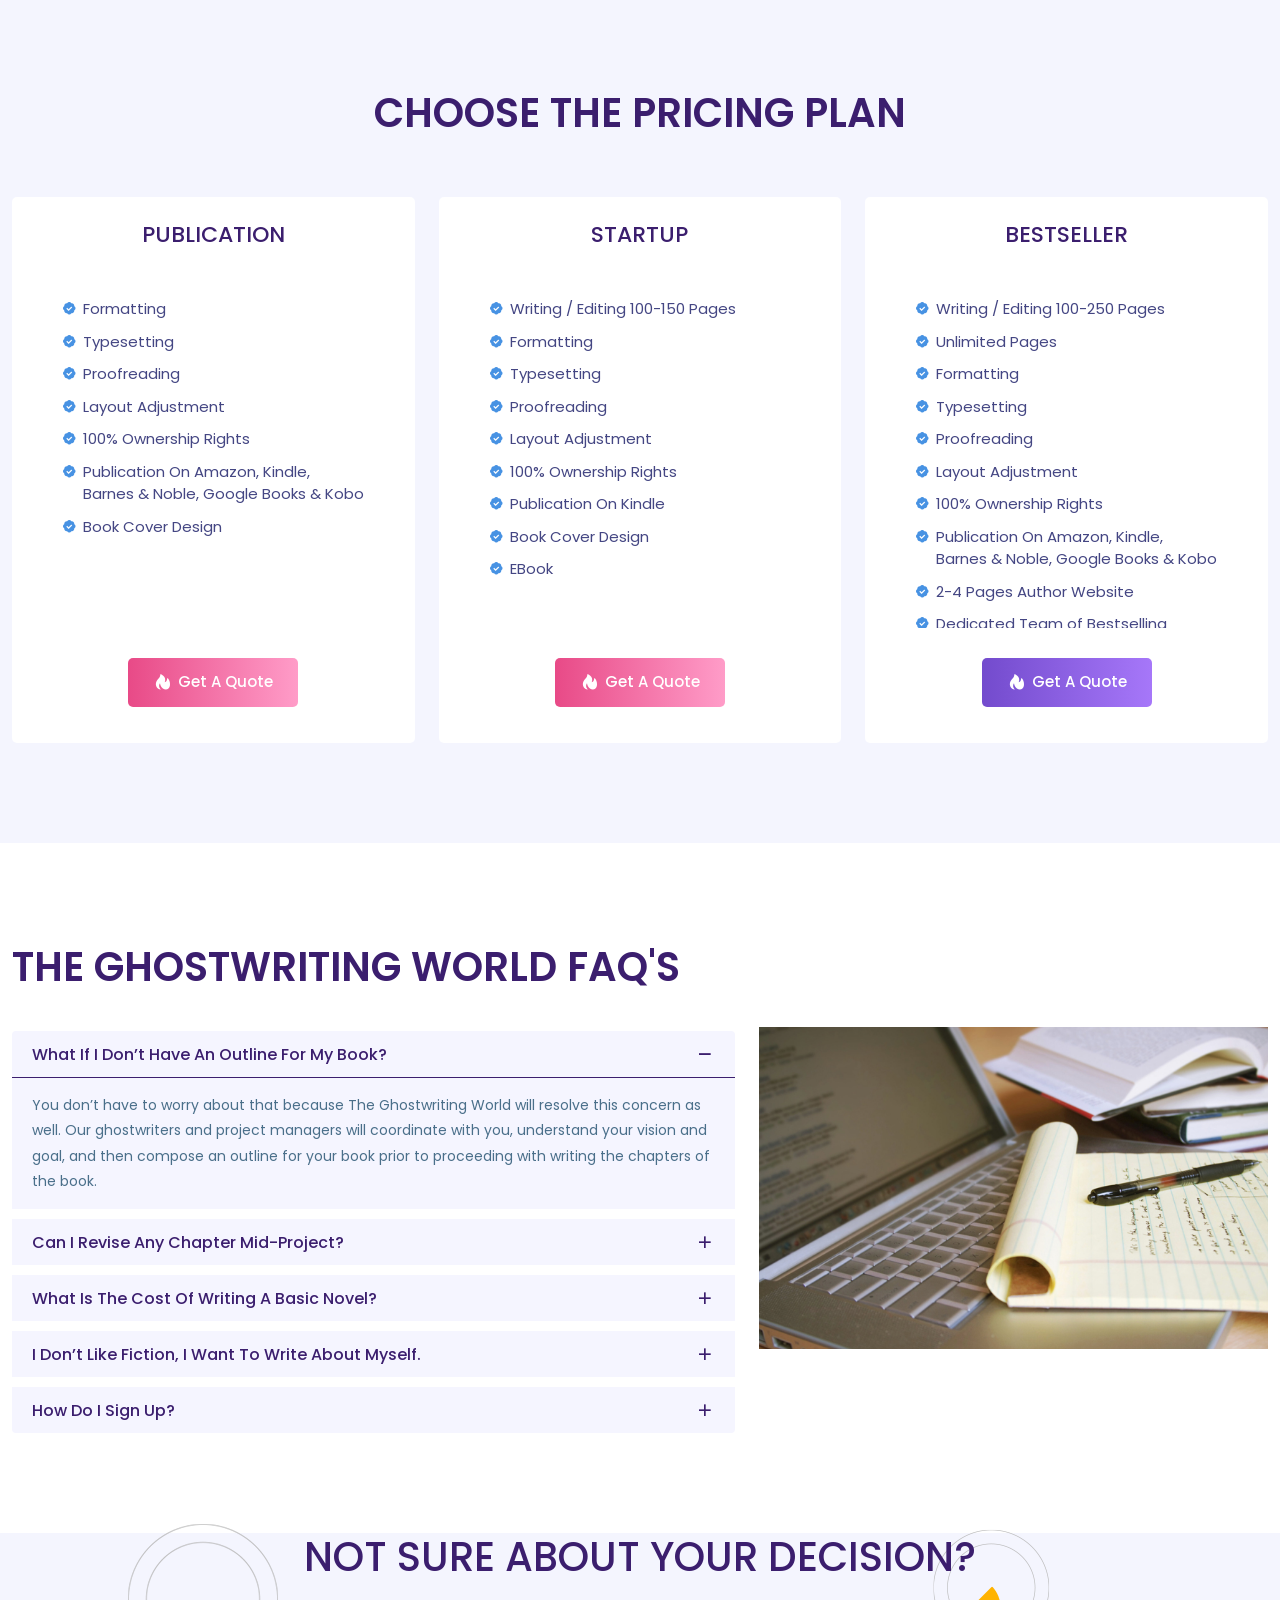
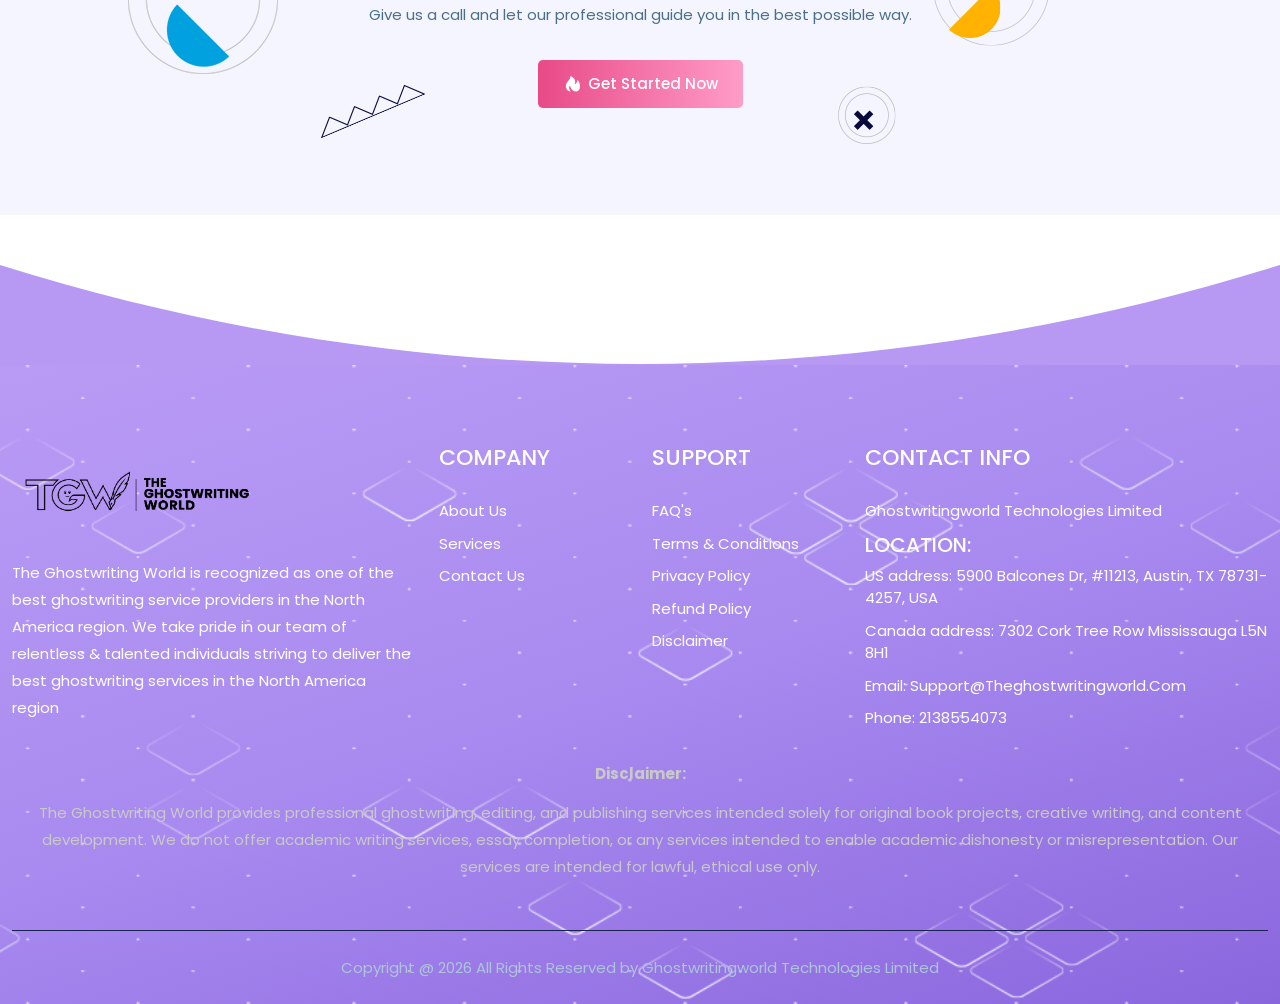
==== commit 1508a036: "Updated website code" ====
--- a/index.html
+++ b/index.html
@@ -826,7 +826,7 @@
             font-weight: 600;
             border: 1px solid rgba(255, 255, 255, .35);
             border-radius: 8px;
-            padding: .65em 1.3em;
+            padding: .65em 3.3em;
             font-size: max(13px, calc(var(--u) * 15));
             box-shadow: 0 8px 22px rgba(0, 0, 0, .35);
             position: relative;
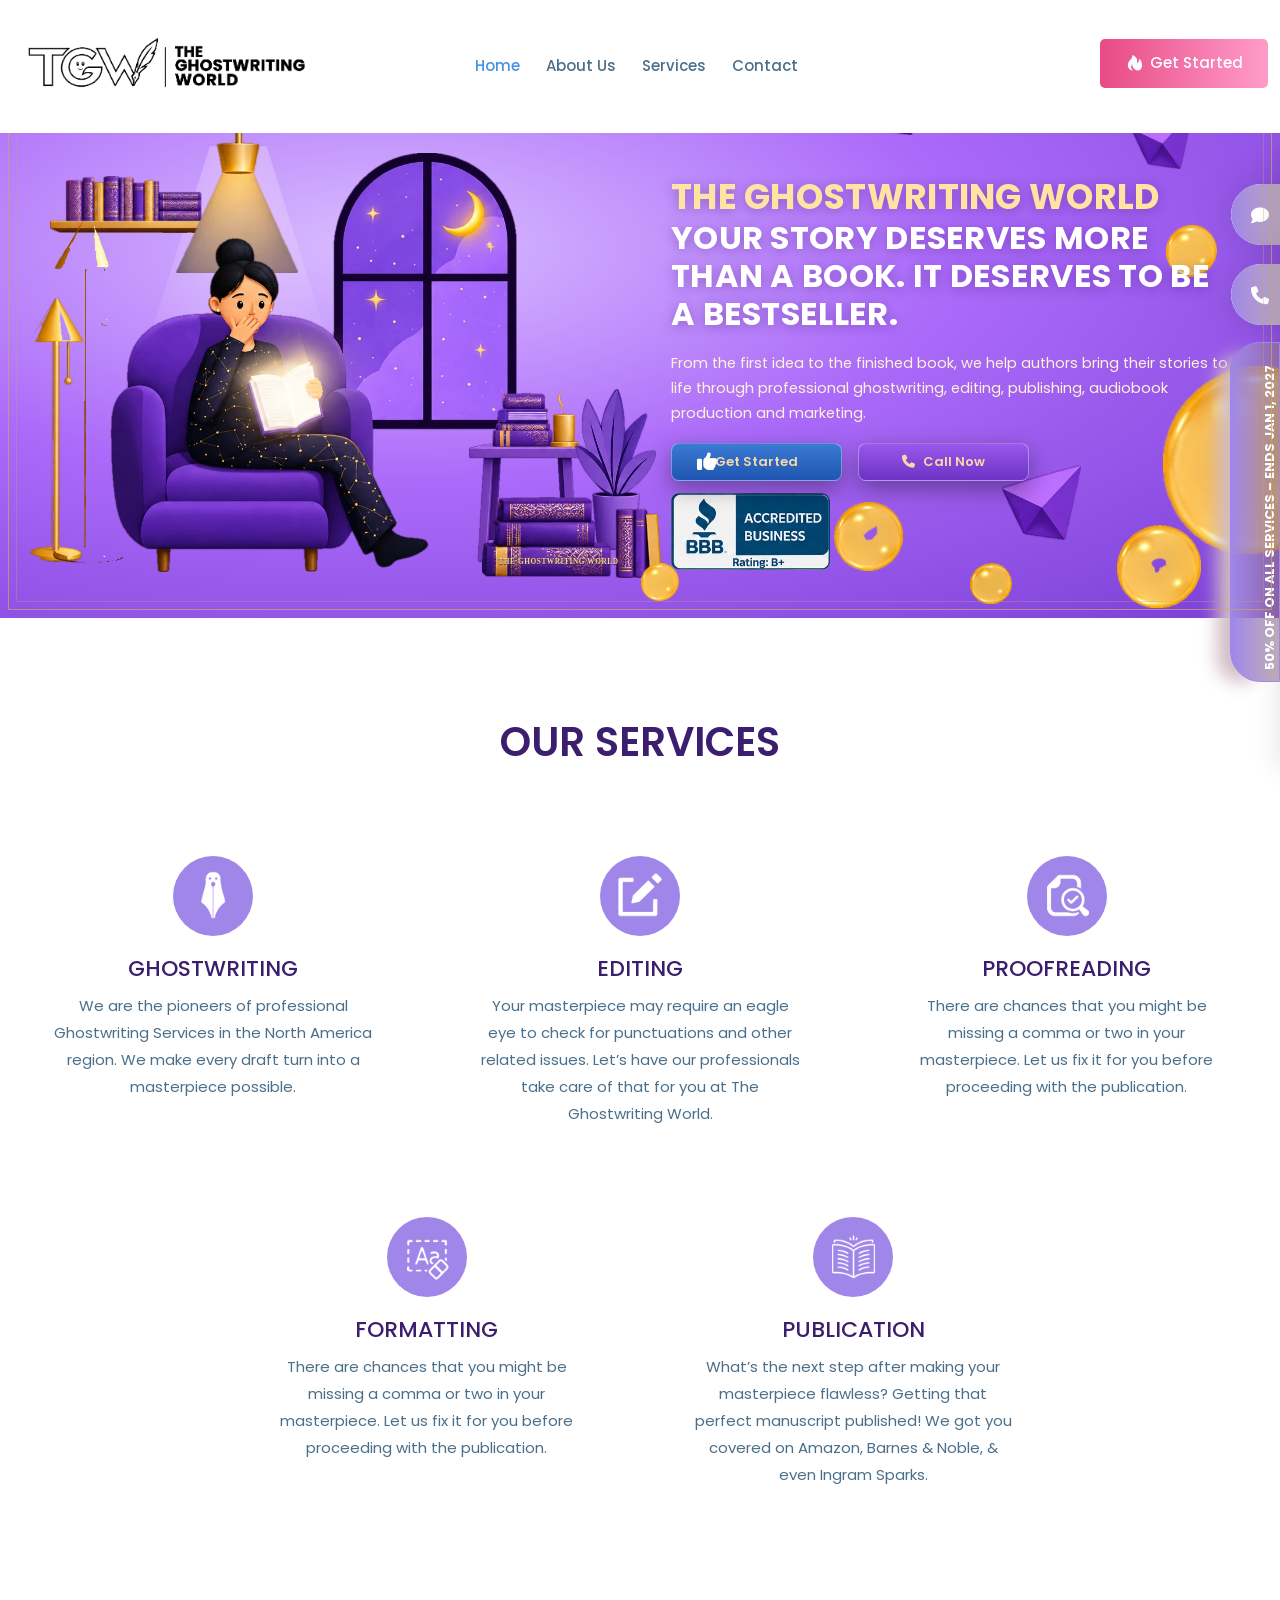
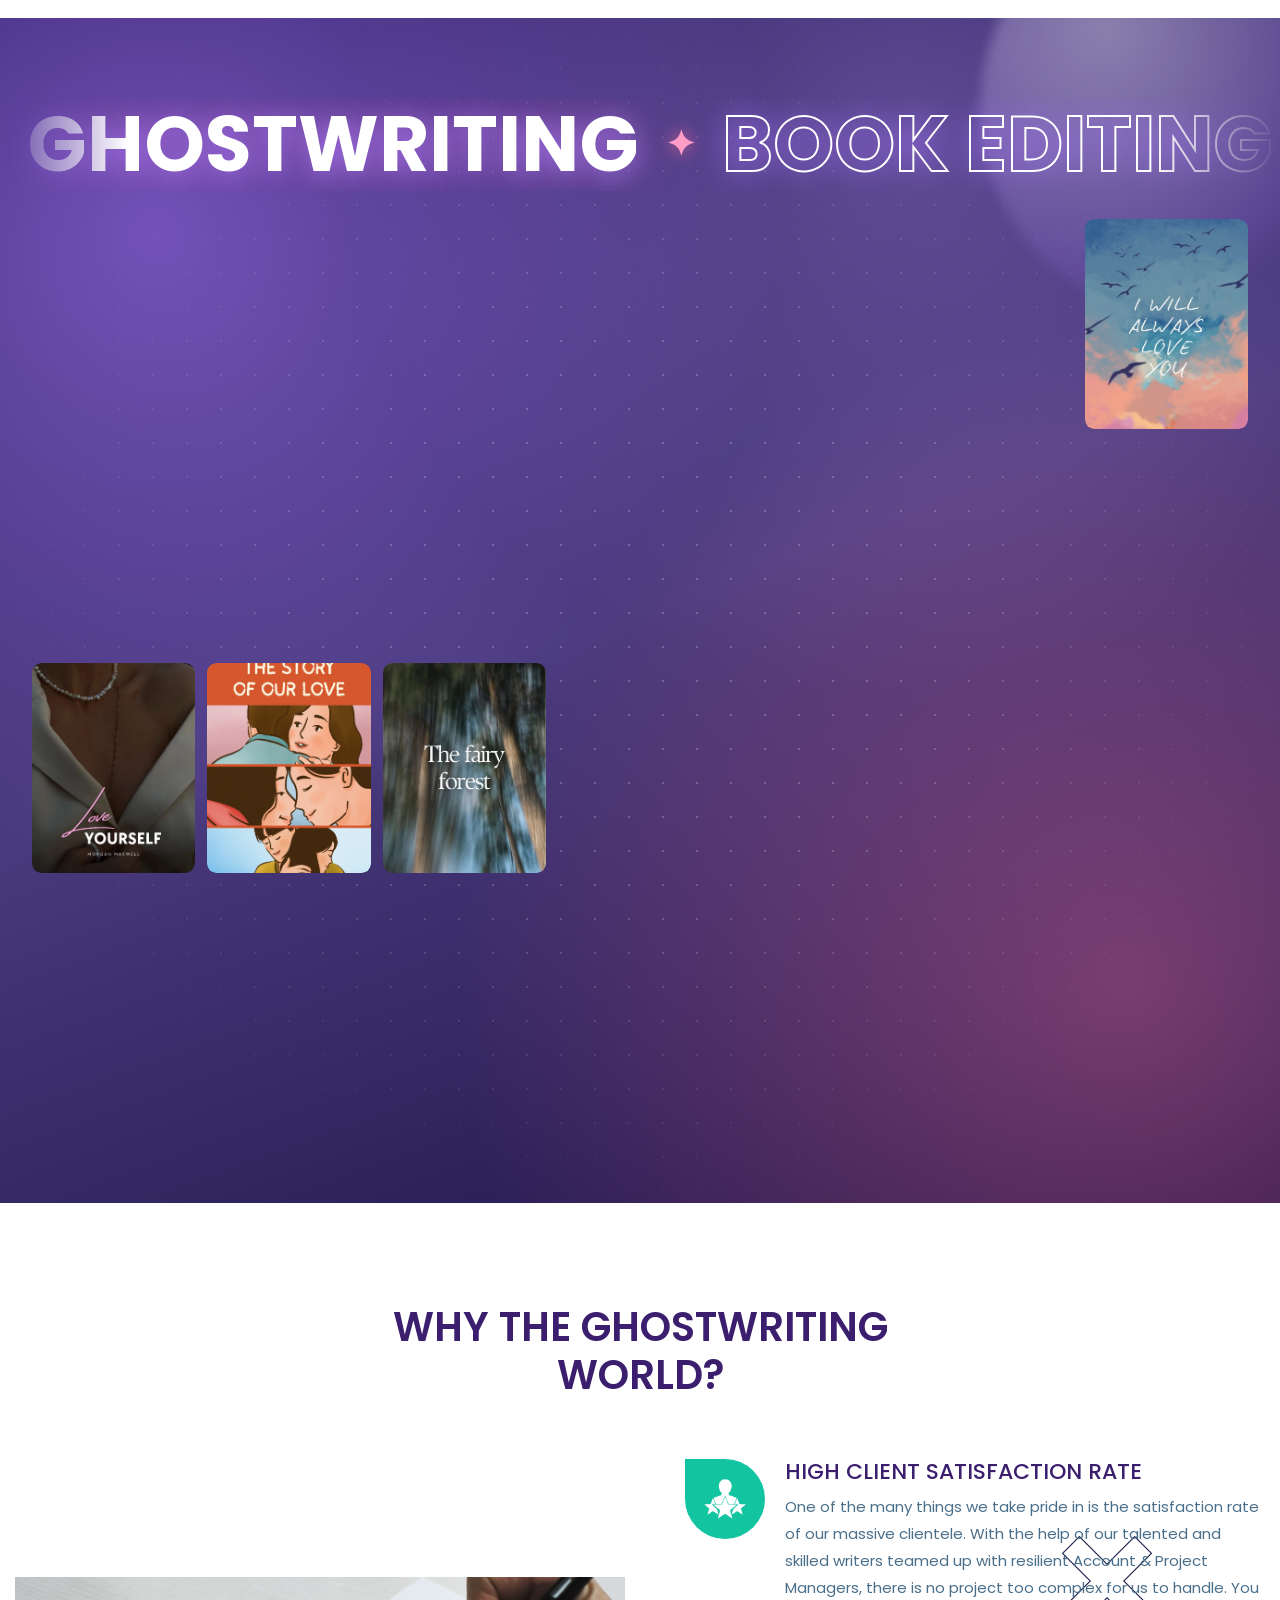
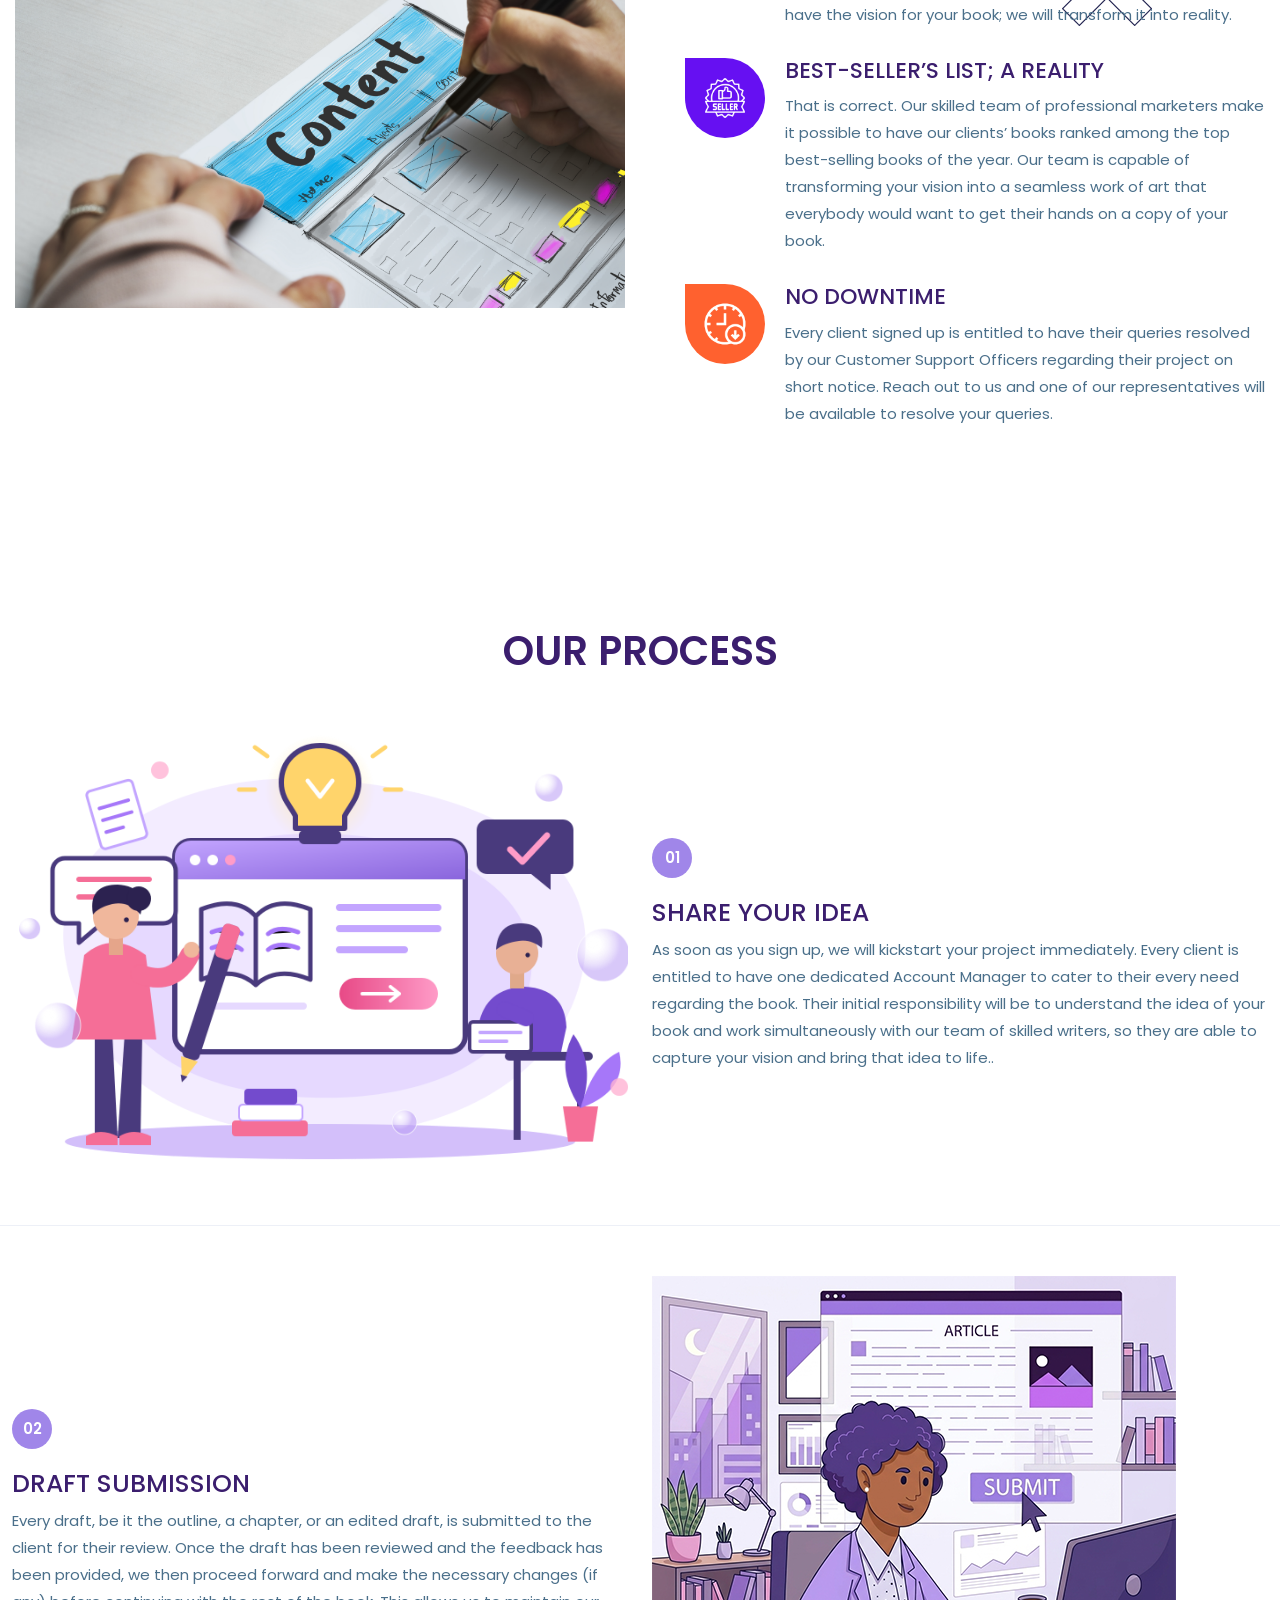
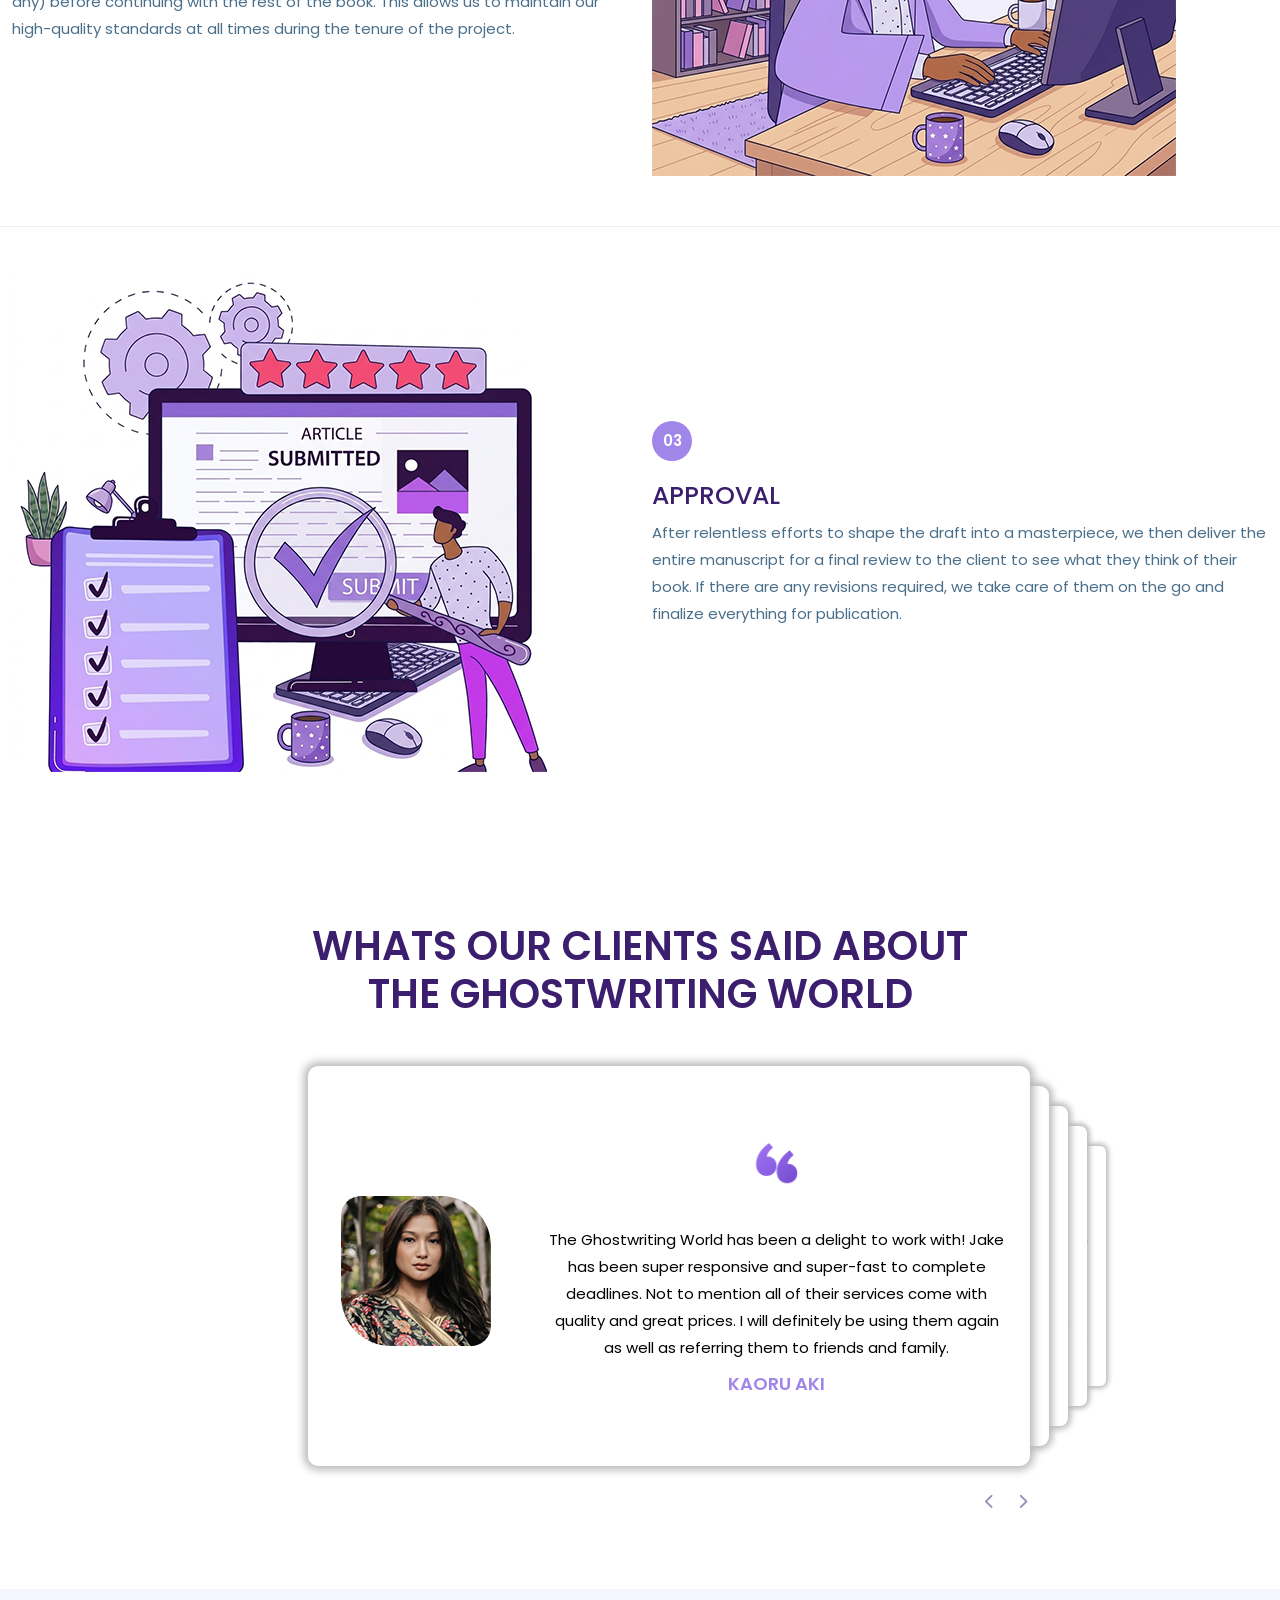
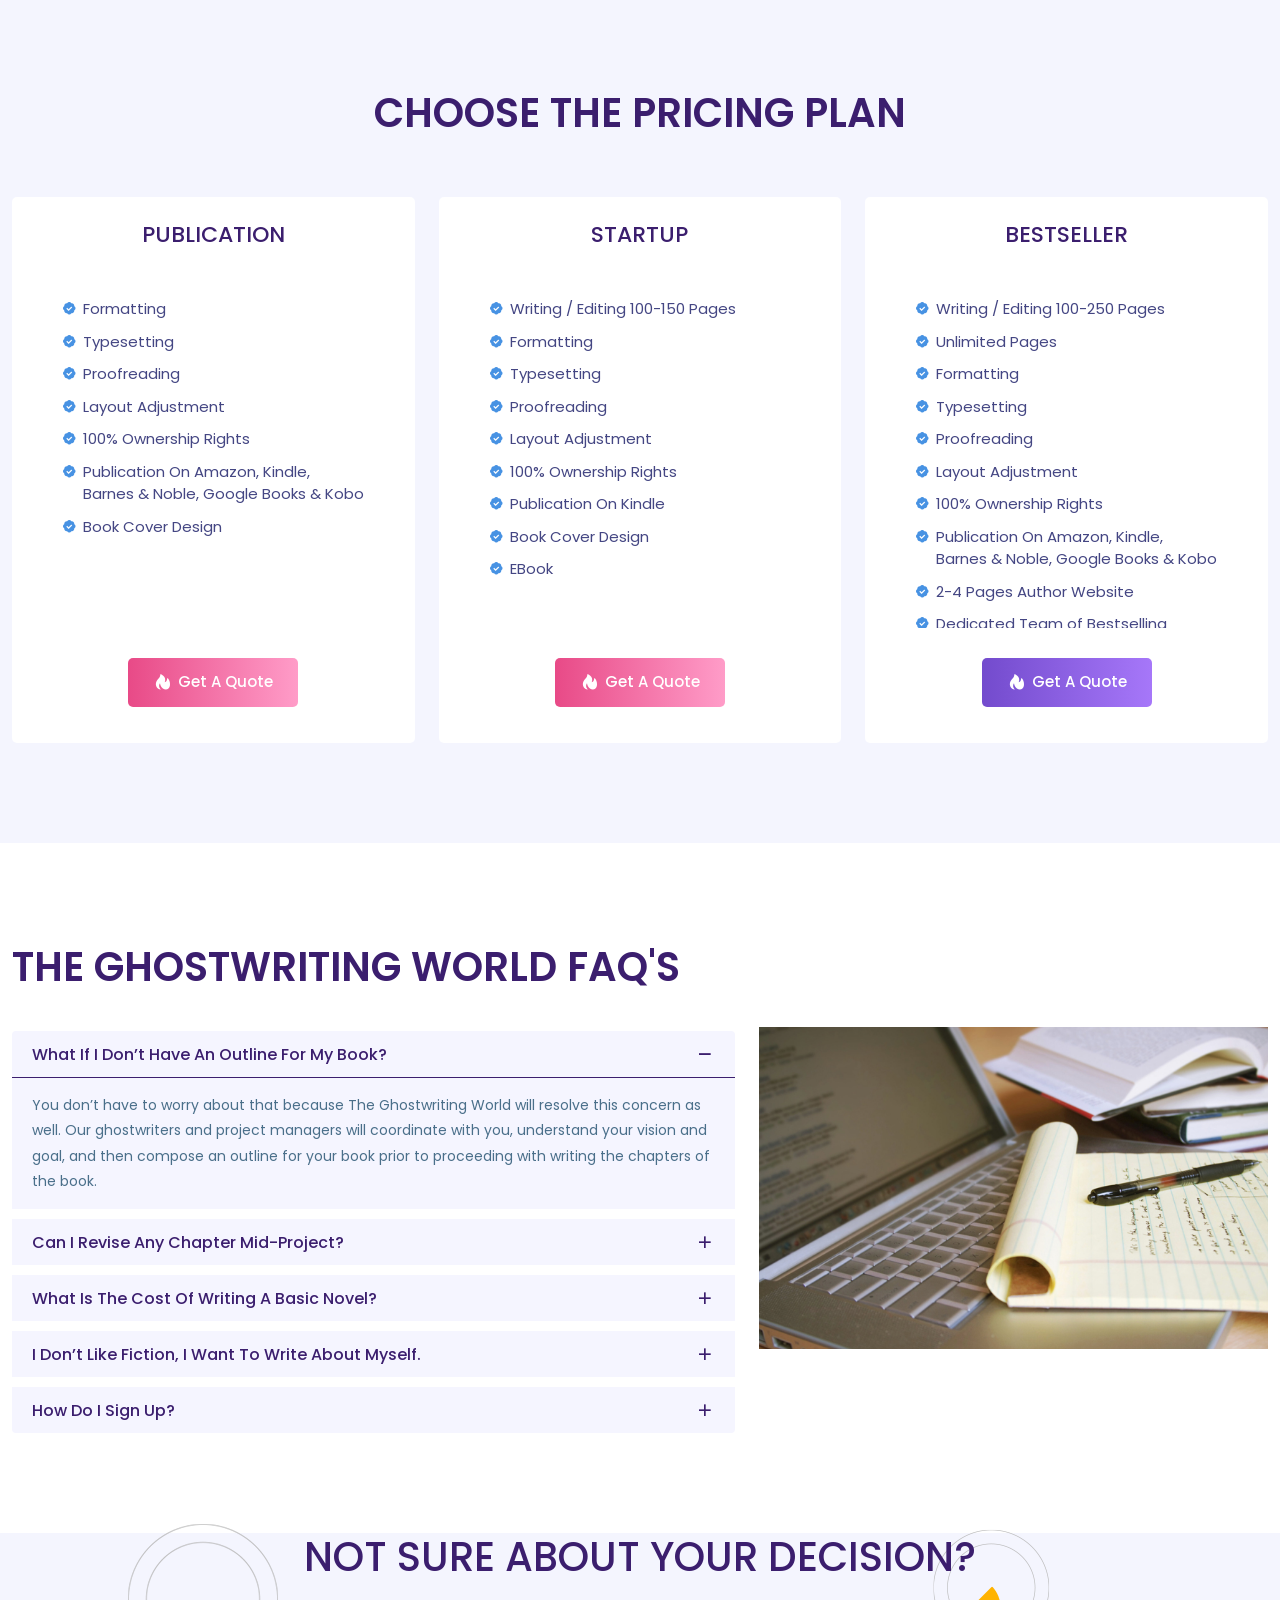
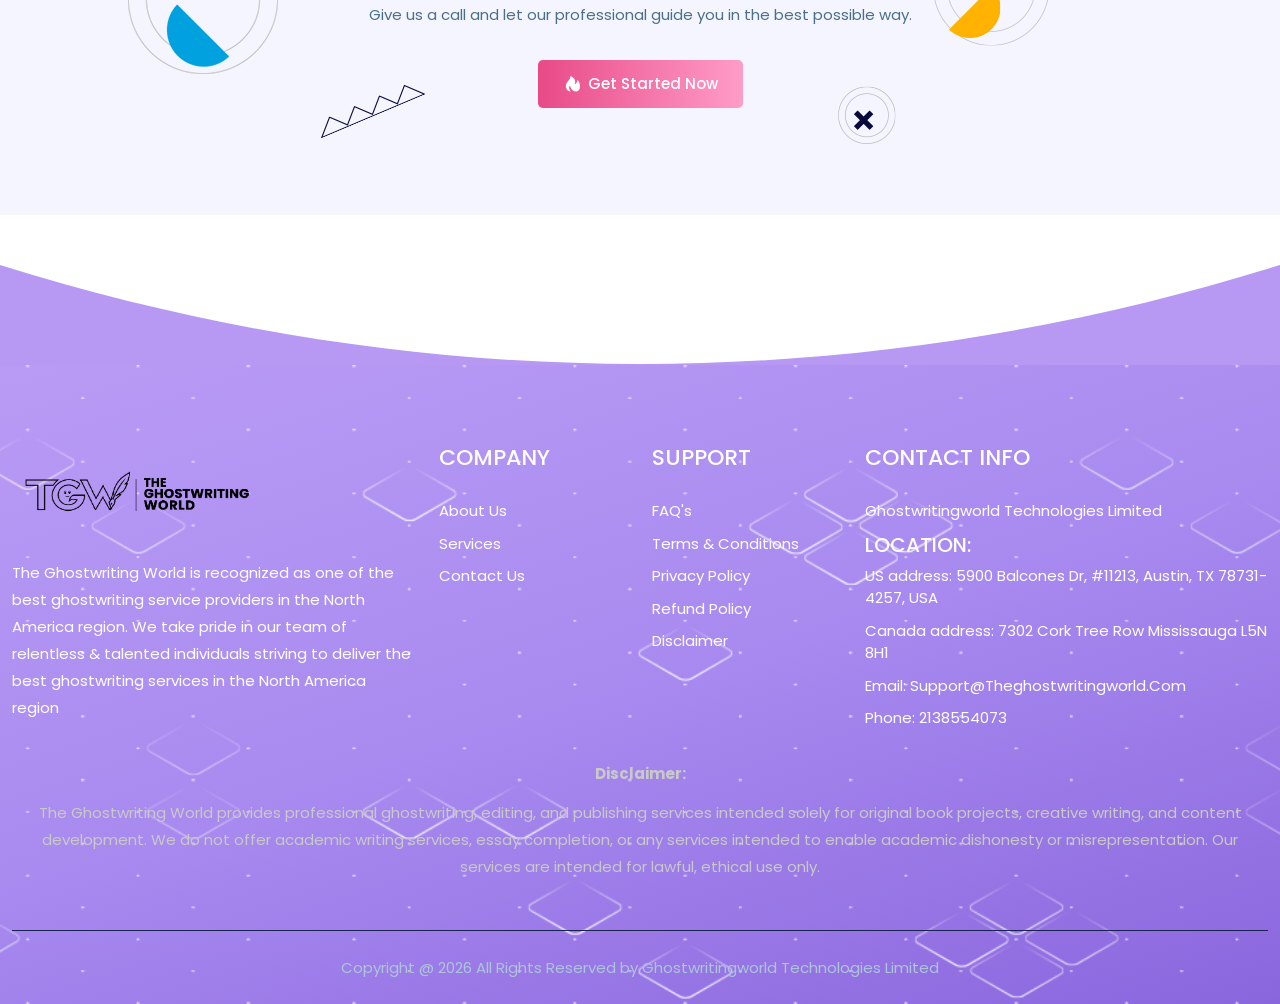
==== commit fe36d6d1: "Updated website code" ====
--- a/index.html
+++ b/index.html
@@ -449,7 +449,7 @@
         //      $(this).addClass("active");  // adding active class
         // });
     </script><!-- Start SaaS Main Banner -->
-    <section class="hero has-cursor" id="hero">
+    <section class="hero" id="hero">
         <div class="stage">
             <div class="lightcone" id="cone"></div>
             <div class="cord"></div>
@@ -588,400 +588,666 @@
 </div>
 
     </section>
-    <div class="cur-dot" id="dot"></div>
-    <div class="cur-ring" id="ring"></div>
-    <script>
-        $(function () {
-            const still = matchMedia('(prefers-reduced-motion: reduce)').matches;
-            const fine = matchMedia('(pointer:fine)').matches;
-            const $hero = $('#hero');
-
-            /* entrance */
-            if (!still) {
-                gsap.from('.rv', {opacity: 0, scale: .85, y: 30, duration: 1, stagger: .06, ease: 'back.out(1.4)'});
-                gsap.from('.rv2', {opacity: 0, y: 40, duration: .9, stagger: .15, delay: .4, ease: 'power3.out'});
-
-                /* idle motion */
-                $('.fl').each(function (i) {
-                    gsap.to(this, {y: (i % 2 ? -1 : 1) * (10 + i % 4 * 4), x: (i % 3 - 1) * 8, duration: 2.6 + (i % 4) * .5, repeat: -1, yoyo: true, ease: 'sine.inOut', delay: i * .15});
-                });
-                $('.bub').each(function (i) {
-                    gsap.fromTo(this, {opacity: 0, scale: .4}, {opacity: 1, scale: 1, duration: 1.6 + (i % 4) * .5, repeat: -1, yoyo: true, repeatDelay: .3, ease: 'sine.inOut', delay: i * .25});
-                });
-                gsap.to('.spin', {rotation: 12, duration: 3.2, repeat: -1, yoyo: true, ease: 'sine.inOut'});
-                gsap.set('#lamp', {transformOrigin: '51% 0'});
-                gsap.fromTo('#lamp', {rotation: -1.8}, {rotation: 1.8, duration: 3.4, repeat: -1, yoyo: true, ease: 'sine.inOut'});
-                gsap.set('.sway', {transformOrigin: '50% 100%'});
-                gsap.to('.sway', {rotation: 2.5, duration: 3, repeat: -1, yoyo: true, ease: 'sine.inOut'});
-                gsap.to('#glow', {opacity: .45, scale: 1.2, duration: 1.8, repeat: -1, yoyo: true, ease: 'sine.inOut'});
-                gsap.to('#cone', {opacity: .6, duration: 2.2, repeat: -1, yoyo: true, ease: 'sine.inOut'});
-                $('.star').each(function (i) {
-                    gsap.to(this, {opacity: .15, scale: .5, duration: 1 + i * .35, repeat: -1, yoyo: true, ease: 'sine.inOut', delay: i * .3});
-                });
+ </section>
+<div class="cur-dot" id="dot"></div>
+<div class="cur-ring" id="ring"></div>
+<script>
+(function () {
+    function init() {
+        var hero = document.getElementById('hero');
+        if (!hero) return;
+
+        // touch-only devices par custom cursor nahi
+        if (window.matchMedia('(hover: none)').matches) return;
+
+        var reduce = window.matchMedia('(prefers-reduced-motion: reduce)').matches;
+
+        var ring = document.createElement('div');
+        var dot  = document.createElement('div');
+        ring.className = 'gw-ring';
+        dot.className  = 'gw-dot';
+        document.body.appendChild(ring);
+        document.body.appendChild(dot);
+
+        var mx = -100, my = -100;      // mouse
+        var rx = -100, ry = -100;      // ring (smooth follow)
+        var rs = 1, ts = 1;            // ring scale (current / target)
+        var active = false, raf = null, lastSpark = 0;
+
+        function loop() {
+            rx += (mx - rx) * 0.18;
+            ry += (my - ry) * 0.18;
+            rs += (ts - rs) * 0.2;
+            dot.style.transform  = 'translate3d(' + mx + 'px,' + my + 'px,0)';
+            ring.style.transform = 'translate3d(' + rx + 'px,' + ry + 'px,0) scale(' + rs + ')';
+            raf = requestAnimationFrame(loop);
+        }
+
+        function show(e) {
+            mx = rx = e.clientX;
+            my = ry = e.clientY;
+            if (active) return;
+            active = true;
+            hero.classList.add('gw-cursor-on');
+            dot.style.opacity = 1;
+            ring.style.opacity = 1;
+            if (!raf) loop();
+        }
+
+        function hide() {
+            active = false;
+            hero.classList.remove('gw-cursor-on');
+            dot.style.opacity = 0;
+            ring.style.opacity = 0;
+            ts = 1;
+            ring.classList.remove('gw-ring-hover');
+        }
+
+        function spark(x, y) {
+            var s = document.createElement('span');
+            s.className = 'gw-spark';
+            s.textContent = '✦';
+            s.style.left = (x - 7) + 'px';
+            s.style.top  = (y - 7) + 'px';
+            document.body.appendChild(s);
+            var dx = (Math.random() * 36) - 18;
+            var dy = 14 + Math.random() * 22;
+            var rot = (Math.random() * 180) - 90;
+            var anim = s.animate([
+                { transform: 'translate(0,0) scale(1) rotate(0deg)', opacity: 1 },
+                { transform: 'translate(' + dx + 'px,' + dy + 'px) scale(0) rotate(' + rot + 'deg)', opacity: 0 }
+            ], { duration: 900, easing: 'ease-out' });
+            anim.onfinish = function () { s.remove(); };
+        }
+
+        hero.addEventListener('mouseenter', show);
+        hero.addEventListener('mouseleave', hide);
+
+        hero.addEventListener('mousemove', function (e) {
+            if (!active) show(e);
+            mx = e.clientX;
+            my = e.clientY;
+
+            // hover state on links / buttons
+            var onLink = !!(e.target.closest && e.target.closest('a, button, .btn'));
+            ts = onLink ? 1.9 : 1;
+            ring.classList.toggle('gw-ring-hover', onLink);
+
+            // sparkle trail
+            if (!reduce) {
+                var now = Date.now();
+                if (now - lastSpark > 70) {
+                    lastSpark = now;
+                    spark(e.clientX, e.clientY);
+                }
             }
-
-            /* mouse parallax */
-            const layers = $('.px').map(function () {
-                return {el: this, d: +$(this).data('d'), x: gsap.quickTo(this, 'x', {duration: 1.2, ease: 'power3'}), y: gsap.quickTo(this, 'y', {duration: 1.2, ease: 'power3'})};
-            }).get();
-            $hero.on('mousemove', function (e) {
-                if (still) return;
-                const nx = e.clientX / innerWidth - .5, ny = (e.clientY - this.getBoundingClientRect().top) / this.offsetHeight - .5;
-                layers.forEach(l => {l.x(-nx * l.d * 2); l.y(-ny * l.d * 2);});
-            }).on('mouseleave', () => layers.forEach(l => {l.x(0); l.y(0);}));
-
-            if (!fine || still) return;
-
-            /* custom cursor */
-            const dx = gsap.quickTo('#dot', 'x', {duration: .08}), dy = gsap.quickTo('#dot', 'y', {duration: .08});
-            const rx = gsap.quickTo('#ring', 'x', {duration: .45, ease: 'power3'}), ry = gsap.quickTo('#ring', 'y', {duration: .45, ease: 'power3'});
-            let last = 0;
-            $(document).on('mousemove', function (e) {
-                dx(e.clientX); dy(e.clientY); rx(e.clientX); ry(e.clientY);
-                const now = Date.now();
-                if ($(e.target).closest('#hero').length && now - last > 70) {
-                    last = now;
-                    const $s = $('<span class="spark">✦</span>').appendTo('body');
-                    gsap.fromTo($s[0], {x: e.clientX - 7, y: e.clientY - 7, scale: 1, opacity: 1, rotation: 0},
-                        {x: e.clientX - 7 + gsap.utils.random(-18, 18), y: e.clientY + gsap.utils.random(14, 36), scale: 0, opacity: 0, rotation: gsap.utils.random(-90, 90), duration: .9, ease: 'power2.out', onComplete: () => $s.remove()});
-                }
-            });
-            $('a,.btn').on('mouseenter', () => gsap.to('#ring', {scale: 1.9, backgroundColor: 'rgba(200,163,106,.18)', duration: .3}))
-                .on('mouseleave', () => gsap.to('#ring', {scale: 1, backgroundColor: 'transparent', duration: .3}));
-            $(document).on('mousedown', () => gsap.to('#ring', {scale: .7, duration: .15})).on('mouseup', () => gsap.to('#ring', {scale: 1, duration: .3, ease: 'back.out(3)'}));
-
-            /* magnetic buttons + ripple */
-            $('.mag').on('mousemove', function (e) {
-                const r = this.getBoundingClientRect();
-                gsap.to(this, {x: (e.clientX - r.left - r.width / 2) * .25, y: (e.clientY - r.top - r.height / 2) * .35, duration: .3});
-            }).on('mouseleave', function () {gsap.to(this, {x: 0, y: 0, duration: .6, ease: 'elastic.out(1,.4)'});})
-                .on('click', function (e) {
-                    const r = this.getBoundingClientRect(), s = Math.max(r.width, r.height) * 2;
-                    const $r = $('<span class="ripple"></span>').css({width: s, height: s, left: e.clientX - r.left - s / 2, top: e.clientY - r.top - s / 2}).appendTo(this);
-                    gsap.to($r[0], {scale: 1, opacity: 0, duration: .7, onComplete: () => $r.remove()});
-                });
         });
-    </script>
-    <style>
-        /* =========================================
+
+        hero.addEventListener('mousedown', function () { ts = 0.7; });
+        hero.addEventListener('mouseup', function (e) {
+            var onLink = !!(e.target.closest && e.target.closest('a, button, .btn'));
+            ts = onLink ? 1.9 : 1;
+        });
+
+        // tab change / window se bahar jaye to hide
+        document.addEventListener('mouseleave', hide);
+        window.addEventListener('blur', hide);
+    }
+
+    if (document.readyState === 'loading') {
+        document.addEventListener('DOMContentLoaded', init);
+    } else {
+        init();
+    }
+})();
+</script>
+<script>
+$(function () {
+    const still = matchMedia('(prefers-reduced-motion: reduce)').matches;
+    const $hero = $('#hero');
+
+    /* entrance */
+    if (!still) {
+        gsap.from('.rv',  {opacity: 0, scale: .85, y: 30, duration: 1, stagger: .06, ease: 'back.out(1.4)'});
+        gsap.from('.rv2', {opacity: 0, y: 40, duration: .9, stagger: .15, delay: .4, ease: 'power3.out'});
+
+        /* idle motion */
+        $('.fl').each(function (i) {
+            gsap.to(this, {y: (i % 2 ? -1 : 1) * (10 + i % 4 * 4), x: (i % 3 - 1) * 8, duration: 2.6 + (i % 4) * .5, repeat: -1, yoyo: true, ease: 'sine.inOut', delay: i * .15});
+        });
+        $('.bub').each(function (i) {
+            gsap.fromTo(this, {opacity: 0, scale: .4}, {opacity: 1, scale: 1, duration: 1.6 + (i % 4) * .5, repeat: -1, yoyo: true, repeatDelay: .3, ease: 'sine.inOut', delay: i * .25});
+        });
+        gsap.to('.spin', {rotation: 12, duration: 3.2, repeat: -1, yoyo: true, ease: 'sine.inOut'});
+        gsap.set('#lamp', {transformOrigin: '51% 0'});
+        gsap.fromTo('#lamp', {rotation: -1.8}, {rotation: 1.8, duration: 3.4, repeat: -1, yoyo: true, ease: 'sine.inOut'});
+        gsap.set('.sway', {transformOrigin: '50% 100%'});
+        gsap.to('.sway', {rotation: 2.5, duration: 3, repeat: -1, yoyo: true, ease: 'sine.inOut'});
+        gsap.to('#glow', {opacity: .45, scale: 1.2, duration: 1.8, repeat: -1, yoyo: true, ease: 'sine.inOut'});
+        gsap.to('#cone', {opacity: .6, duration: 2.2, repeat: -1, yoyo: true, ease: 'sine.inOut'});
+        $('.star').each(function (i) {
+            gsap.to(this, {opacity: .15, scale: .5, duration: 1 + i * .35, repeat: -1, yoyo: true, ease: 'sine.inOut', delay: i * .3});
+        });
+    }
+
+    /* mouse parallax (purane GSAP par bhi chalega) */
+    function quick(el, prop) {
+        if (gsap.quickTo) return gsap.quickTo(el, prop, {duration: 1.2, ease: 'power3'});
+        return function (v) {
+            gsap.to(el, {[prop]: v, duration: 1.2, ease: 'power3', overwrite: 'auto'});
+        };
+    }
+
+    const layers = $('.px').map(function () {
+        return {el: this, d: +$(this).data('d'), x: quick(this, 'x'), y: quick(this, 'y')};
+    }).get();
+
+    $hero.on('mousemove', function (e) {
+        if (still) return;
+        const nx = e.clientX / innerWidth - .5;
+        const ny = (e.clientY - this.getBoundingClientRect().top) / this.offsetHeight - .5;
+        layers.forEach(l => {l.x(-nx * l.d * 2); l.y(-ny * l.d * 2);});
+    }).on('mouseleave', () => layers.forEach(l => {l.x(0); l.y(0);}));
+
+    /* magnetic buttons + ripple */
+    $('.mag').on('mousemove', function (e) {
+        const r = this.getBoundingClientRect();
+        gsap.to(this, {x: (e.clientX - r.left - r.width / 2) * .25, y: (e.clientY - r.top - r.height / 2) * .35, duration: .3});
+    }).on('mouseleave', function () {
+        gsap.to(this, {x: 0, y: 0, duration: .6, ease: 'elastic.out(1,.4)'});
+    }).on('click', function (e) {
+        const r = this.getBoundingClientRect(), s = Math.max(r.width, r.height) * 2;
+        const $r = $('<span class="ripple"></span>').css({width: s, height: s, left: e.clientX - r.left - s / 2, top: e.clientY - r.top - s / 2}).appendTo(this);
+        gsap.to($r[0], {scale: 1, opacity: 0, duration: .7, onComplete: () => $r.remove()});
+    });
+});
+</script>
+ <style>
+/* =========================================
    THE GHOSTWRITING WORLD - HERO
-   Fully Scoped CSS - Only Hero Section
 ========================================= */
-
-        #hero {
-            --u: calc(100vw / 1488);
-            --gold: #c8a36a;
-            --peach: #f4c98f;
-
-            position: relative;
-            overflow: hidden;
-            height: max(560px, calc(var(--u) * 718));
-            font-family: 'Poppins', sans-serif;
-            background: radial-gradient(ellipse at 30% 40%,
-                    #dabeff 0%,
-                    #ab6af9 45%,
-                    #7b3fd6 100%);
-        }
-
-        /* Border */
-        #hero::before,
-        #hero::after {
-            content: "";
-            position: absolute;
-            border: 1px solid rgba(200, 163, 106, .75);
-            pointer-events: none;
-            z-index: 20;
-            border-radius: 26px 0 0 0;
-        }
-
-        #hero::before {
-            inset: 8px;
-        }
-
-        #hero::after {
-            inset: 16px;
-            border-color: rgba(200, 163, 106, .35);
-        }
-
-        /* Floating Elements */
-        #hero .s {
-            position: absolute;
-            left: calc(var(--x) * var(--u));
-            top: calc(var(--y) * var(--u));
-            width: calc(var(--w) * var(--u));
-        }
-
-        #hero .s img {
-            display: block;
-            width: 100%;
-            height: auto;
-            pointer-events: none;
-            user-select: none;
-        }
-
-        /* Stage */
-        #hero .stage {
-            position: absolute;
-            inset: 0 auto 0 0;
-            width: calc(var(--u) * 740);
-        }
-
-        #hero .room {
-            position: absolute;
-            overflow: visible;
-        }
-
-        #hero .room .star {
-            position: absolute;
-            color: #ffd98a;
-            font-size: calc(var(--u) * 16);
-            transform: translate(-50%, -50%);
-            text-shadow: 0 0 8px #ffd98a;
-            pointer-events: none;
-        }
-
-        /* Book Glow */
-        #hero .bookglow {
-            position: absolute;
-            left: 50.1%;
-            top: 58.7%;
-            width: 18%;
-            aspect-ratio: 1;
-            transform: translate(-50%, -50%);
-            border-radius: 50%;
-            background: radial-gradient(circle,
-                    rgba(255, 240, 200, .95),
-                    rgba(255, 220, 150, .35) 45%,
-                    transparent 70%);
-            mix-blend-mode: screen;
-            pointer-events: none;
-        }
-
-        /* Light Effects */
-        #hero .lightcone {
-            position: absolute;
-            left: calc(var(--u) * 277);
-            top: calc(var(--u) * 170);
-            width: calc(var(--u) * 330);
-            height: calc(var(--u) * 420);
-            transform: translateX(-50%);
-            background: radial-gradient(ellipse at 50% 0,
-                    rgba(255, 215, 140, .35),
-                    transparent 70%);
-            clip-path: polygon(40% 0, 60% 0, 100% 100%, 0 100%);
-            pointer-events: none;
-            mix-blend-mode: screen;
-        }
-
-        /* Lamp Cord */
-        #hero .cord {
-            position: absolute;
-            left: calc(var(--u) * 277);
-            top: 0;
-            width: 2px;
-            height: calc(var(--u) * 66);
-            background: var(--gold);
-        }
-
-        /* Content */
-        #hero .content {
-            position: absolute;
-            left: calc(var(--u) * 780);
-            top: calc(var(--u) * 205);
-            width: calc(var(--u) * 650);
-            z-index: 5;
-        }
-
-        #hero .content h1 {
-            text-shadow: 0 2px 12px rgba(60, 20, 110, .35);
-            margin: 0;
-            font-weight: 700;
-            line-height: 1.2;
-            letter-spacing: .3px;
-            font-size: max(22px, calc(var(--u) * 41));
-        }
-
-        #hero .content h1 .g {
-            color: #ffe3a3;
-            display: block;
-        }
-
-        #hero .content h1 .w {
-            color: #fff;
-            display: block;
-                font-size: 2rem;
-        }
-
-        #hero .content p {
-          color: #fff3dc;
+#hero {
+    --u: calc(100vw / 1488);
+    --gold: #c8a36a;
+    --peach: #f4c98f;
+
+    position: relative;
+    overflow: hidden;
+    height: max(560px, calc(var(--u) * 718));
+    font-family: 'Poppins', sans-serif;
+    background: radial-gradient(ellipse at 30% 40%, #dabeff 0%, #ab6af9 45%, #7b3fd6 100%);
+}
+
+/* Border */
+#hero::before,
+#hero::after {
+    content: "";
+    position: absolute;
+    border: 1px solid rgba(200, 163, 106, .75);
+    pointer-events: none;
+    z-index: 20;
+    border-radius: 26px 0 0 0;
+}
+#hero::before { inset: 8px; }
+#hero::after  { inset: 16px; border-color: rgba(200, 163, 106, .35); }
+
+/* Floating Elements */
+#hero .s {
+    position: absolute;
+    left: calc(var(--x) * var(--u));
+    top: calc(var(--y) * var(--u));
+    width: calc(var(--w) * var(--u));
+}
+#hero .s img {
+    display: block;
+    width: 100%;
+    height: auto;
+    pointer-events: none;
+    user-select: none;
+}
+
+/* Stage */
+#hero .stage {
+    position: absolute;
+    inset: 0 auto 0 0;
+    width: calc(var(--u) * 740);
+}
+#hero .room { position: absolute; overflow: visible; }
+#hero .room .star {
+    position: absolute;
+    color: #ffd98a;
+    font-size: calc(var(--u) * 16);
+    transform: translate(-50%, -50%);
+    text-shadow: 0 0 8px #ffd98a;
+    pointer-events: none;
+}
+
+/* Book Glow */
+#hero .bookglow {
+    position: absolute;
+    left: 50.1%;
+    top: 58.7%;
+    width: 18%;
+    aspect-ratio: 1;
+    transform: translate(-50%, -50%);
+    border-radius: 50%;
+    background: radial-gradient(circle, rgba(255, 240, 200, .95), rgba(255, 220, 150, .35) 45%, transparent 70%);
+    mix-blend-mode: screen;
+    pointer-events: none;
+}
+
+/* Light cone */
+#hero .lightcone {
+    position: absolute;
+    left: calc(var(--u) * 277);
+    top: calc(var(--u) * 170);
+    width: calc(var(--u) * 330);
+    height: calc(var(--u) * 420);
+    transform: translateX(-50%);
+    background: radial-gradient(ellipse at 50% 0, rgba(255, 215, 140, .35), transparent 70%);
+    clip-path: polygon(40% 0, 60% 0, 100% 100%, 0 100%);
+    pointer-events: none;
+    mix-blend-mode: screen;
+}
+
+/* Lamp cord */
+#hero .cord {
+    position: absolute;
+    left: calc(var(--u) * 277);
+    top: 0;
+    width: 2px;
+    height: calc(var(--u) * 66);
+    background: var(--gold);
+}
+
+/* Content */
+#hero .content {
+    position: absolute;
+    left: calc(var(--u) * 780);
+    top: calc(var(--u) * 205);
+    width: calc(var(--u) * 650);
+    z-index: 5;
+}
+#hero .content h1 {
+    text-shadow: 0 2px 12px rgba(60, 20, 110, .35);
+    margin: 0;
+    font-weight: 700;
+    line-height: 1.2;
+    letter-spacing: .3px;
+    font-size: max(22px, calc(var(--u) * 41));
+}
+#hero .content h1 .g { color: #ffe3a3; display: block; }
+#hero .content h1 .w { color: #fff; display: block; font-size: 2rem; }
+#hero .content p {
+    color: #fff3dc;
     font-size: max(14px, calc(var(--u) * 17));
     line-height: 1.7;
     margin: calc(var(--u) * 20) 0 calc(var(--u) * 20);
-        }
-
-        /* Buttons */
-        #hero .btn-gs,
-        #hero .btn-cn {
-            color: #f7d9a6;
-            font-weight: 600;
-            border: 1px solid rgba(255, 255, 255, .35);
-            border-radius: 8px;
-            padding: .65em 3.3em;
-            font-size: max(13px, calc(var(--u) * 15));
-            box-shadow: 0 8px 22px rgba(0, 0, 0, .35);
-            position: relative;
-            overflow: hidden;
-        }
-
-        #hero .btn-gs {
-            background: linear-gradient(#3a7bd5, #1f55b0);
-        }
-
-        #hero .btn-cn {
-            background: linear-gradient(#9a58ec, #6c33c4);
-        }
-
-        #hero .btn-gs:hover,
-        #hero .btn-cn:hover {
-            color: #fff;
-        }
-
-        /* BBB Badge */
-        #hero .badge-bbb {
-            display: block;
-            width: max(130px, calc(var(--u) * 185));
-            margin-top: calc(var(--u) * 14);
-        }
-
-        /* Other Effects */
-        #hero .far {
-            pointer-events: none;
-        }
-
-        #hero .ripple {
-            position: absolute;
-            border-radius: 50%;
-            background: rgba(255, 255, 255, .45);
-            transform: scale(0);
-            pointer-events: none;
-        }
-
-        #hero .booktxt .rv {
-            position: relative;
-        }
-
-        #hero .booktitle {
-            position: absolute;
-            left: 7%;
-            top: 63%;
-            width: 71%;
-            height: 32%;
-            display: flex;
-            align-items: center;
-            justify-content: center;
-            white-space: nowrap;
-            font: 700 calc(var(--u) * 8.5)/1 Georgia, 'Times New Roman', serif;
-            letter-spacing: .08em;
-            color: #f6d98f;
-            text-shadow: 0 1px 1px #2a0f4e, 0 0 4px rgba(255, 217, 138, .5);
-            pointer-events: none;
-        }
-
-        /* Custom Cursor */
-        #hero .cur-dot,
-        #hero .cur-ring {
-            position: fixed;
-            left: 0;
-            top: 0;
-            pointer-events: none;
-            z-index: 9999;
-            border-radius: 50%;
-            display: none;
-        }
-
-        #hero .cur-dot {
-            width: 8px;
-            height: 8px;
-            margin: -4px 0 0 -4px;
-            background: var(--gold);
-        }
-
-        #hero .cur-ring {
-            width: 38px;
-            height: 38px;
-            margin: -19px 0 0 -19px;
-            border: 1.5px solid var(--gold);
-        }
-
-        #hero .spark {
-            position: fixed;
-            z-index: 9998;
-            pointer-events: none;
-            color: #ffd98a;
-            text-shadow: 0 0 6px #ffd98a;
-            font-size: 14px;
-            line-height: 1;
-        }
-
-        /* Cursor Desktop */
-        @media (pointer: fine) {
-
-            #hero.has-cursor,
-            #hero.has-cursor * {
-                cursor: none !important;
-            }
-
-            #hero .cur-dot,
-            #hero .cur-ring {
-                display: block;
-            }
-        }
-
-        /* Responsive */
-        @media (max-width: 991.98px) {
-
-            #hero {
-                --u: calc(100vw / 700);
-                height: auto;
-                padding-bottom: 40px;
-            }
-
-            #hero .stage {
-                position: relative;
-                width: 100%;
-                height: calc(var(--u) * 640);
-            }
-
-            #hero .content {
-                position: relative;
-                left: auto;
-                top: auto;
-                width: auto;
-                padding: 0 28px;
-                text-align: center;
-            }
-
-            #hero .content .d-flex {
-                justify-content: center;
-            }
-
-            #hero .badge-bbb {
-                margin-inline: auto;
-            }
-
-            #hero .far {
-                display: none;
-            }
-
-            #hero .content h1 {
-                font-size: clamp(22px, 6vw, 34px);
-            }
-
-            #hero .content p {
-                font-size: 15px;
-                line-height: 1.8;
-            }
-        }
+}
+
+/* Buttons */
+#hero .btn-gs,
+#hero .btn-cn {
+    color: #f7d9a6;
+    font-weight: 600;
+    border: 1px solid rgba(255, 255, 255, .35);
+    border-radius: 8px;
+    padding: .65em 3.3em;
+    font-size: max(13px, calc(var(--u) * 15));
+    box-shadow: 0 8px 22px rgba(0, 0, 0, .35);
+    position: relative;
+    overflow: hidden;
+}
+#hero .btn-gs { background: linear-gradient(#3a7bd5, #1f55b0); }
+#hero .btn-cn { background: linear-gradient(#9a58ec, #6c33c4); }
+#hero .btn-gs:hover,
+#hero .btn-cn:hover { color: #fff; }
+
+/* BBB Badge */
+#hero .badge-bbb {
+    display: block;
+    width: max(130px, calc(var(--u) * 185));
+    margin-top: calc(var(--u) * 14);
+}
+
+/* Other */
+#hero .far { pointer-events: none; }
+#hero .ripple {
+    position: absolute;
+    border-radius: 50%;
+    background: rgba(255, 255, 255, .45);
+    transform: scale(0);
+    pointer-events: none;
+}
+#hero .booktxt .rv { position: relative; }
+#hero .booktitle {
+    position: absolute;
+    left: 7%;
+    top: 63%;
+    width: 71%;
+    height: 32%;
+    display: flex;
+    align-items: center;
+    justify-content: center;
+    white-space: nowrap;
+    font: 700 calc(var(--u) * 8.5)/1 Georgia, 'Times New Roman', serif;
+    letter-spacing: .08em;
+    color: #f6d98f;
+    text-shadow: 0 1px 1px #2a0f4e, 0 0 4px rgba(255, 217, 138, .5);
+    pointer-events: none;
+}
+
+/* =========================================
+   CUSTOM CURSOR (JS body mein elements banata hai, isliye #hero scope nahi)
+========================================= */
+.gw-dot,
+.gw-ring {
+    position: fixed;
+    left: 0;
+    top: 0;
+    pointer-events: none;
+    border-radius: 50%;
+    opacity: 0;
+    will-change: transform;
+    transition: opacity .2s ease;
+}
+.gw-dot {
+    width: 8px;
+    height: 8px;
+    margin: -4px 0 0 -4px;
+    background: #c8a36a;
+    z-index: 2147483647;
+}
+.gw-ring {
+    width: 38px;
+    height: 38px;
+    margin: -19px 0 0 -19px;
+    border: 1.5px solid #c8a36a;
+    background-color: rgba(200, 163, 106, 0);
+    z-index: 2147483646;
+    transition: opacity .2s ease, background-color .3s ease;
+}
+.gw-ring.gw-ring-hover { background-color: rgba(200, 163, 106, .18); }
+
+.gw-spark {
+    position: fixed;
+    z-index: 2147483645;
+    pointer-events: none;
+    color: #ffd98a;
+    text-shadow: 0 0 6px #ffd98a;
+    font-size: 14px;
+    line-height: 1;
+}
+
+/* asli cursor tabhi hide hota hai jab custom cursor active ho */
+#hero.gw-cursor-on,
+#hero.gw-cursor-on * {
+    cursor: none !important;
+}
+
+/* Responsive */
+@media (max-width: 991.98px) {
+    #hero {
+        --u: calc(100vw / 700);
+        height: auto;
+        padding-bottom: 40px;
+    }
+    #hero .stage {
+        position: relative;
+        width: 100%;
+        height: calc(var(--u) * 640);
+    }
+    #hero .content {
+        position: relative;
+        left: auto;
+        top: auto;
+        width: auto;
+        padding: 0 28px;
+        text-align: center;
+    }
+    #hero .content .d-flex { justify-content: center; }
+    #hero .badge-bbb { margin-inline: auto; }
+    #hero .far { display: none; }
+    #hero .content h1 { font-size: clamp(22px, 6vw, 34px); }
+    #hero .content p { font-size: 15px; line-height: 1.8; }
+}
+</style>
+    <section class="section-service d-none">
+        <div class="container">
+            <div class="head-1">
+                <h2>Our Services</h2>
+                <p>
+                    Comprehensive Accounting Support for Franchises
+                </p>
+                <span class="span-5">Franchise</span>
+            </div>
+            <div class="row justify-content-center">
+                <div class="col-lg-11">
+                    <div class="row">
+
+                        <div class="col-lg-4" data-aos="fade-right">
+                            <div class="content-box">
+                                <figure>
+                                    <img src="images/icon-1.png" class="img-fluid" alt="">
+                                    <span class="span-4">01</span>
+                                </figure>
+                                <div class="content">
+                                    <h3>Bookkeeping Services</h3>
+                                    <p>
+                                        Lorem Ipsum is simply dummy text of the
+                                        printing and typesetting industry. Lorem
+                                        Ipsum has been the industry's r
+                                    </p>
+                                    <a href="services.php"><i class="fa-solid fa-arrow-right"></i></a>
+                                </div>
+                            </div>
+                        </div>
+
+                        <div class="col-lg-4" data-aos="fade-up" data-aos-delay="150">
+                            <div class="content-box">
+                                <figure>
+                                    <img src="images/icon-2.png" class="img-fluid" alt="">
+                                    <span class="span-4">02</span>
+                                </figure>
+                                <div class="content">
+                                    <h3>Sales Tax Filings</h3>
+                                    <p>
+                                        Lorem Ipsum is simply dummy text of the
+                                        printing and typesetting industry. Lorem
+                                        Ipsum has been the industry's r
+                                    </p>
+                                    <a href="services.php"><i class="fa-solid fa-arrow-right"></i></a>
+                                </div>
+                            </div>
+                        </div>
+
+                        <div class="col-lg-4" data-aos="fade-left" data-aos-delay="300">
+                            <div class="content-box">
+                                <figure>
+                                    <img src="images/icon-3.png" class="img-fluid" alt="">
+                                    <span class="span-4">03</span>
+                                </figure>
+                                <div class="content">
+                                    <h3>Audit Assistance</h3>
+                                    <p>
+                                        Lorem Ipsum is simply dummy text of the
+                                        printing and typesetting industry. Lorem
+                                        Ipsum has been the industry's r
+                                    </p>
+                                    <a href="services.php"><i class="fa-solid fa-arrow-right"></i></a>
+                                </div>
+                            </div>
+                        </div>
+
+                        <div class="col-lg-6" data-aos="fade-up" data-aos-delay="200">
+                            <div class="content-box">
+                                <figure>
+                                    <img src="images/icon-4.png" class="img-fluid" alt="">
+                                    <span class="span-4">04</span>
+                                </figure>
+                                <div class="content">
+                                    <h3>Reconciliation of all Funds</h3>
+                                    <p>
+                                        Lorem Ipsum is simply dummy text of the
+                                        printing and typesetting industry. Lorem
+                                        Ipsum has been the industry's r
+                                    </p>
+                                    <a href="services.php"><i class="fa-solid fa-arrow-right"></i></a>
+                                </div>
+                            </div>
+                        </div>
+
+                        <div class="col-lg-6" data-aos="fade-up" data-aos-delay="400">
+                            <div class="content-box">
+                                <figure>
+                                    <img src="images/icon-5.png" class="img-fluid" alt="">
+                                    <span class="span-4">05</span>
+                                </figure>
+                                <div class="content">
+                                    <h3>PL Review & Guidance</h3>
+                                    <p>
+                                        Lorem Ipsum is simply dummy text of the
+                                        printing and typesetting industry. Lorem
+                                        Ipsum has been the industry's r
+                                    </p>
+                                    <a href="services.php"><i class="fa-solid fa-arrow-right"></i></a>
+                                </div>
+                            </div>
+                        </div>
+
+                    </div>
+                </div>
+                <div class="btn-style">
+                    <a href="services.php" class="themeBtn">View All Services</a>
+                </div>
+            </div>
+        </div>
+    </section>
+    <style>
+        
+/* Default Card */
+.section-service .content-box {
+  padding: 2.8rem 2rem;
+  background: #fff;
+  box-shadow: 1px 2px 7px #e3d9d9;
+  margin: 0 0rem 3rem;
+  border-radius: 10px;
+  transition: all 0.4s ease;
+  cursor: pointer;
+      height: -webkit-fill-available;
+}
+
+.section-service .content-box figure {
+  display: flex;
+  justify-content: space-between;
+}
+
+.section-service .content-box figure img {
+  transition: all 0.4s ease;
+}
+
+.section-service .content-box figure .span-4 {
+  font-size: 3rem;
+  font-weight: bold;
+  color: #f1f1f1;
+  transition: all 0.4s ease;
+}
+
+.section-service .content-box h3 {
+  font-size: 1.9rem;
+  padding: 2.2rem 0 0.6rem;
+  position: relative;
+  transition: all 0.4s ease;
+}
+
+.section-keeping h2::before,
+.section-service .content-box h3::before {
+  content: "";
+  position: absolute;
+  width: 80px;
+  height: 3px;
+  background: #56c5bf78;
+  top: 19px;
+  left: 0;
+  transition: all 0.4s ease;
+}
+
+.section-service .content-box p {
+  transition: all 0.4s ease;
+}
+
+.section-service .content-box i {
+  padding: 1.2rem 0 0;
+  font-size: 1.9rem;
+  display: block;
+  color: var(--primary);
+  transition: all 0.4s ease;
+}
+
+/* Default First Card Active */
+.section-service .col-lg-4:first-child .content-box {
+  background: var(--secondary);
+  transform: translateY(-8px);
+}
+
+/* Hover Card */
+.section-service .content-box:hover {
+  background: var(--secondary);
+  transform: translateY(-8px);
+  box-shadow: 0 10px 25px rgba(0, 0, 0, 0.15);
+}
+
+/* White Text */
+.section-service .col-lg-4:first-child .content-box h3,
+.section-service .col-lg-4:first-child .content-box p,
+.section-service .col-lg-4:first-child .content-box .span-4,
+.section-service .col-lg-4:first-child .content-box i,
+.section-service .content-box:hover h3,
+.section-service .content-box:hover p,
+.section-service .content-box:hover .span-4,
+.section-service .content-box:hover i {
+  color: #fff;
+}
+
+/* White Image */
+.section-service .col-lg-4:first-child .content-box img,
+.section-service .content-box:hover img {
+  filter: brightness(0) invert(1);
+}
+
+/* Heading Line */
+.section-service .col-lg-4:first-child .content-box h3::before,
+.section-service .content-box:hover h3::before {
+  background: #fff;
+  width: 110px;
+}
+
+/* Remove First Card Active When Another Card Hover */
+.section-service .row:has(> .col-lg-4:hover)>.col-lg-4:first-child:not(:hover) .content-box {
+  background: #fff;
+  transform: none;
+  box-shadow: 1px 2px 7px #e3d9d9;
+}
+
+.section-service .row:has(> .col-lg-4:hover)>.col-lg-4:first-child:not(:hover) .content-box h3,
+.section-service .row:has(> .col-lg-4:hover)>.col-lg-4:first-child:not(:hover) .content-box p,
+.section-service .row:has(> .col-lg-4:hover)>.col-lg-4:first-child:not(:hover) .content-box .span-4 {
+  color: initial;
+}
+
+.section-service .row:has(> .col-lg-4:hover)>.col-lg-4:first-child:not(:hover) .content-box i {
+  color: var(--primary);
+}
+
+.section-service .row:has(> .col-lg-4:hover)>.col-lg-4:first-child:not(:hover) .content-box img {
+  filter: none;
+}
+
+.section-service .row:has(> .col-lg-4:hover)>.col-lg-4:first-child:not(:hover) .content-box h3::before {
+  background: #56c5bf78;
+  width: 80px;
+}
+
     </style>
     <!-- End SaaS Main Banner -->
     <!-- Start Features Area -->
@@ -1089,40 +1355,36 @@
     <script>
         (function () {
             const allImages = [
-                "https://theghostwritingworld.com/wp-content/uploads/2026/09/Black-and-White-Minimalist-Simple-Modern-Text-Thriller-Mystery-Book-Cover_20260904_154224_0000.png",
-                "https://theghostwritingworld.com/wp-content/uploads/2026/09/Black-and-White-Minimalist-Mystery-Detective-Novel-Fiction-Book-Cover-_20260904_155041_0000.png",
-                "https://theghostwritingworld.com/wp-content/uploads/2026/09/Black-and-White-Ballet-Book-Cover_20260904_154005_0000-1.png",
-                "https://theghostwritingworld.com/wp-content/uploads/2026/09/Beige-And-Black-Simple-Science-Fiction-Book-Cover_20260904_154124_0000.png",
-                "https://theghostwritingworld.com/wp-content/uploads/2026/09/Blue-Retro-Novel-Book-Cover_20260904_155707_0000.png",
-                "https://theghostwritingworld.com/wp-content/uploads/2026/09/Blue-Pink-and-Orange-Modern-Romantic-Novel-Book-Cover_20260904_155333_0000.png",
-                "https://theghostwritingworld.com/wp-content/uploads/2026/09/Blue-Green-Minimal-Modern-Summer-Breeze-Photo-Sheep-Book-Cover_20260904_154052_0000.png",
-                "https://theghostwritingworld.com/wp-content/uploads/2026/09/Black-Yellow-Rusty-Horror-Novel-Book-Cover_20260904_155242_0000.png",
-                "https://theghostwritingworld.com/wp-content/uploads/2026/09/Black-Red-Bold-Spooky-Mystery-Novel-Book-Cover_20260904_154200_0000-1.png",
-                "https://theghostwritingworld.com/wp-content/uploads/2026/09/Black-Mystery-Novel-Book-Cover_20260904_154653_0000.png",
-                "https://theghostwritingworld.com/wp-content/uploads/2026/09/Black-Red-Bold-Spooky-Mystery-Novel-Book-Cover_20260904_154200_0000.png",
-                "https://theghostwritingworld.com/wp-content/uploads/2026/09/WhatsApp-Image-2026-09-09-at-5.33.30-PM-1.jpeg",
-                "https://theghostwritingworld.com/wp-content/uploads/2026/09/WhatsApp-Image-2026-09-09-at-5.32.25-PM.jpeg",
-                "https://theghostwritingworld.com/wp-content/uploads/2026/09/WhatsApp-Image-2026-09-09-at-5.32.26-PM.jpeg",
-                "https://theghostwritingworld.com/wp-content/uploads/2026/09/WhatsApp-Image-2026-09-09-at-5.32.26-PM-1.jpeg",
-                "https://theghostwritingworld.com/wp-content/uploads/2026/09/WhatsApp-Image-2026-09-09-at-5.32.26-PM-2.jpeg",
-                "https://theghostwritingworld.com/wp-content/uploads/2026/09/WhatsApp-Image-2026-09-09-at-5.32.27-PM.jpeg",
-                "https://theghostwritingworld.com/wp-content/uploads/2026/09/WhatsApp-Image-2026-09-09-at-5.32.27-PM-1.jpeg",
-                "https://theghostwritingworld.com/wp-content/uploads/2026/09/WhatsApp-Image-2026-09-09-at-5.32.28-PM.jpeg",
-                "https://theghostwritingworld.com/wp-content/uploads/2026/09/WhatsApp-Image-2026-09-09-at-5.32.28-PM-1.jpeg",
-                "https://theghostwritingworld.com/wp-content/uploads/2026/09/WhatsApp-Image-2026-09-09-at-5.32.28-PM-2.jpeg",
-                "https://theghostwritingworld.com/wp-content/uploads/2026/09/WhatsApp-Image-2026-09-09-at-5.32.29-PM.jpeg",
-                "https://theghostwritingworld.com/wp-content/uploads/2026/09/WhatsApp-Image-2026-09-09-at-5.32.29-PM-1.jpeg",
-                "https://theghostwritingworld.com/wp-content/uploads/2026/09/WhatsApp-Image-2026-09-09-at-5.32.29-PM-2.jpeg",
-                "https://theghostwritingworld.com/wp-content/uploads/2026/09/WhatsApp-Image-2026-09-09-at-5.32.29-PM-3.jpeg",
-                "https://theghostwritingworld.com/wp-content/uploads/2026/09/WhatsApp-Image-2026-09-09-at-5.32.30-PM.jpeg",
-                "https://theghostwritingworld.com/wp-content/uploads/2026/09/WhatsApp-Image-2026-09-09-at-5.32.30-PM-1.jpeg",
-                "https://theghostwritingworld.com/wp-content/uploads/2026/09/WhatsApp-Image-2026-09-09-at-5.33.04-PM.jpeg",
-                "https://theghostwritingworld.com/wp-content/uploads/2026/09/WhatsApp-Image-2026-09-09-at-5.33.04-PM-1.jpeg",
-                "https://theghostwritingworld.com/wp-content/uploads/2026/09/WhatsApp-Image-2026-09-09-at-5.33.05-PM.jpeg",
-                "https://theghostwritingworld.com/wp-content/uploads/2026/09/WhatsApp-Image-2026-09-09-at-5.33.05-PM-1.jpeg",
-                "https://theghostwritingworld.com/wp-content/uploads/2026/09/WhatsApp-Image-2026-09-09-at-5.33.05-PM-2.jpeg",
-                "https://theghostwritingworld.com/wp-content/uploads/2026/09/WhatsApp-Image-2026-09-09-at-5.33.05-PM-3.jpeg",
-                "https://theghostwritingworld.com/wp-content/uploads/2026/09/WhatsApp-Image-2026-09-09-at-5.33.30-PM.jpeg"
+                "images/cover-1.webp",
+                "images/cover-2.webp",
+                "images/cover-3.webp",
+                "images/cover-4.webp",
+                 "images/cover-5.webp",
+                "images/cover-6.webp",
+                "images/cover-7.webp",
+                "images/cover-8.webp",
+                 "images/cover-9.webp",
+                "images/cover-10.webp",
+                "images/cover-11.webp",
+                "images/cover-12.webp",
+                 "images/cover-13.webp",
+                "images/cover-14.webp",
+                "images/cover-15.webp",
+                "images/cover-16.webp",
+                 "images/cover-17.webp",
+                "images/cover-18.webp",
+                "images/cover-19.webp",
+                "images/cover-20.webp",
+                 "images/cover-21.webp",
+                "images/cover-22.webp",
+                "images/cover-23.webp",
+                "images/cover-24.webp",
+                 "images/cover-25.webp",
+                "images/cover-26.webp",
+                "images/cover-27.webp",
+                "images/cover-28.webp",
+              
+                "images/cover-29.webp"
             ];
 
             const totalCards = 28;                     // 7 columns x 4 rows
@@ -1148,7 +1410,7 @@
                 inners.push(document.getElementById('bfsInner' + i));
             }
 
-            // card flip karte waqt peeche wale side par nayi (abhi na dikhne wali) image lagti hai
+            
             function flipCard(idx) {
                 if (busy[idx]) return;
                 busy[idx] = true;
--- a/include/responsive.css
+++ b/include/responsive.css
@@ -38,11 +38,10 @@
 
 
 @media (max-width: 575.98px) {
-    .others-option-for-responsive .dot-menu {
-   
-    right: 90px;
-    top: -77px;
-}
+       .others-option-for-responsive .dot-menu {
+        right: 90px;
+        top: -54px;
+    }
 .section-services h2 {
     font-size: 2.3rem;
   
@@ -72,6 +71,23 @@
     width: 100%;
     padding-bottom: 3rem;
 }
+    #hero .stage {
+      
+        display: none;
+    }
+    #hero .content h1 .w {
+   
+    font-size: 1.3rem !important;
+}
+    #hero .content {
+       
+        padding: 4rem 16px 0 !important;
+       
+    }
 }
 
-@media (max-width: 320.98px) {}+@media (max-width: 400.98px) {
+        .others-option-for-responsive .dot-menu {
+     display: none;
+    }
+}
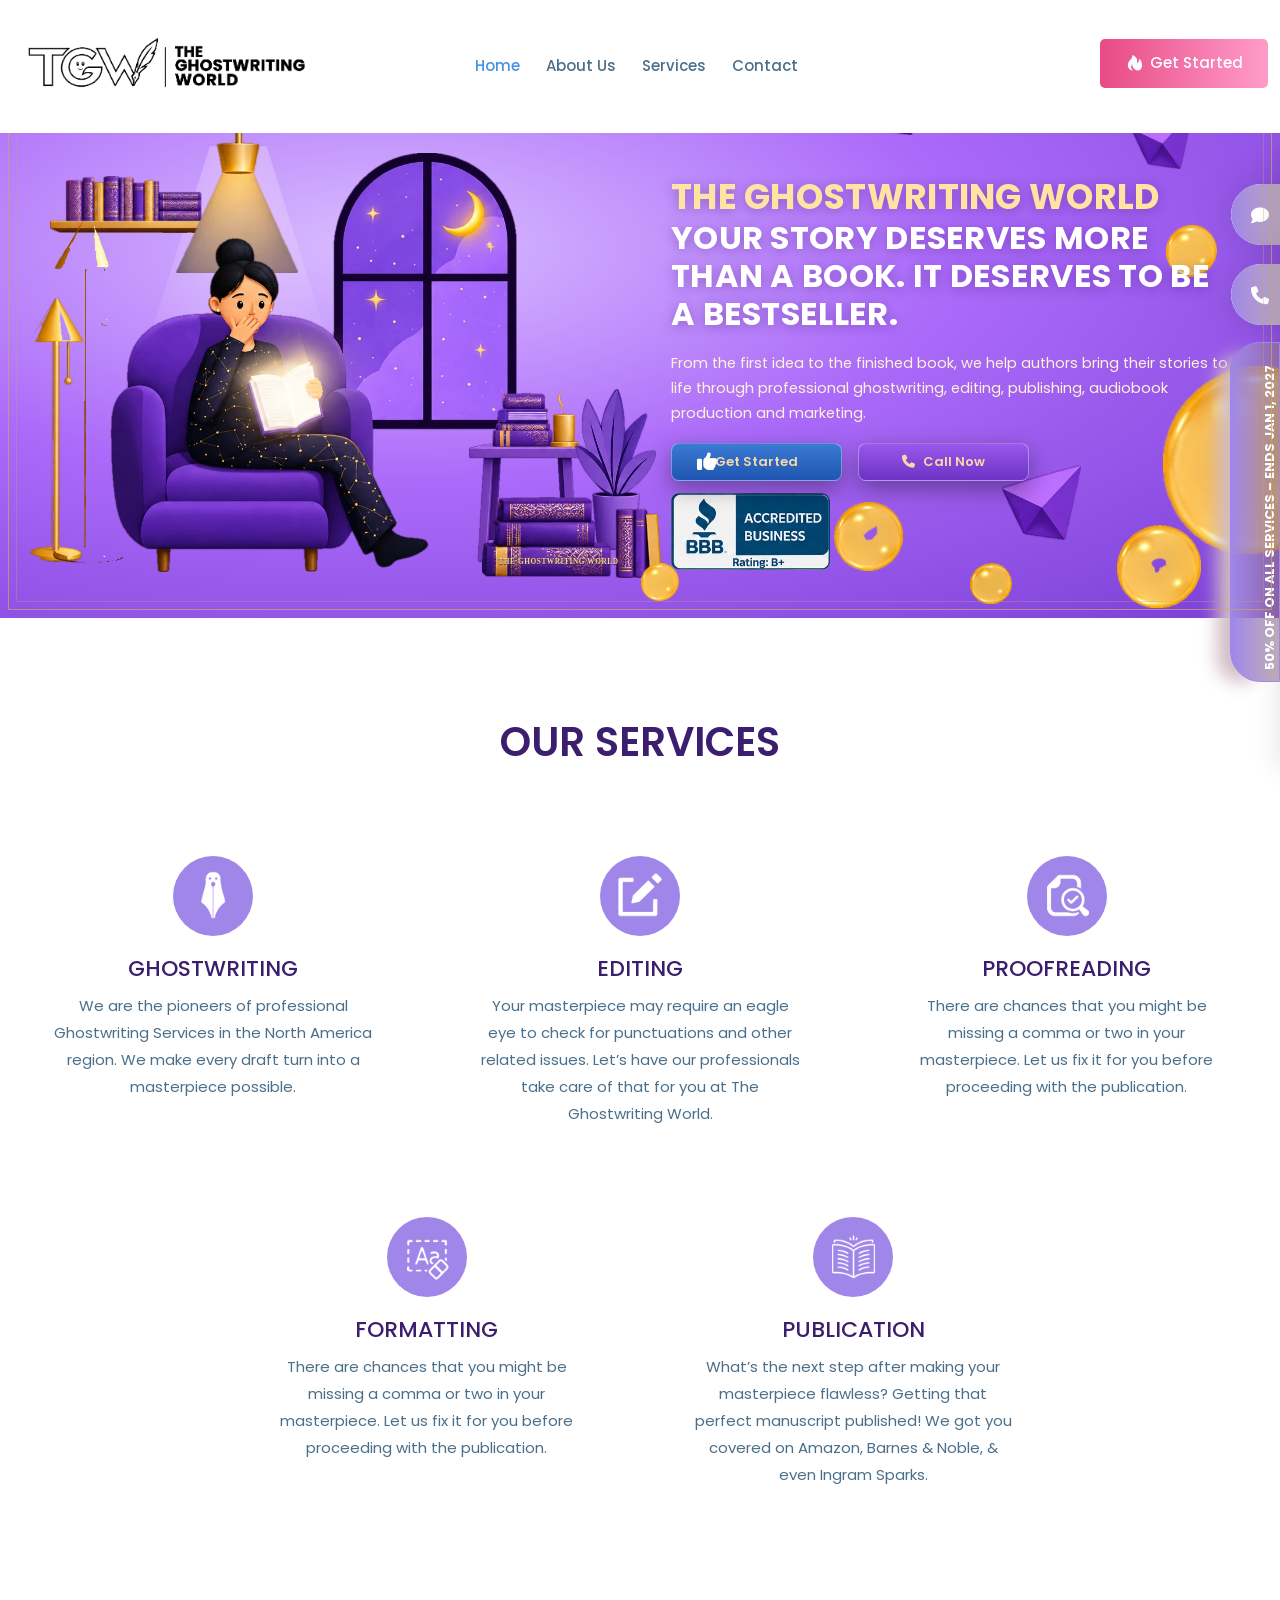
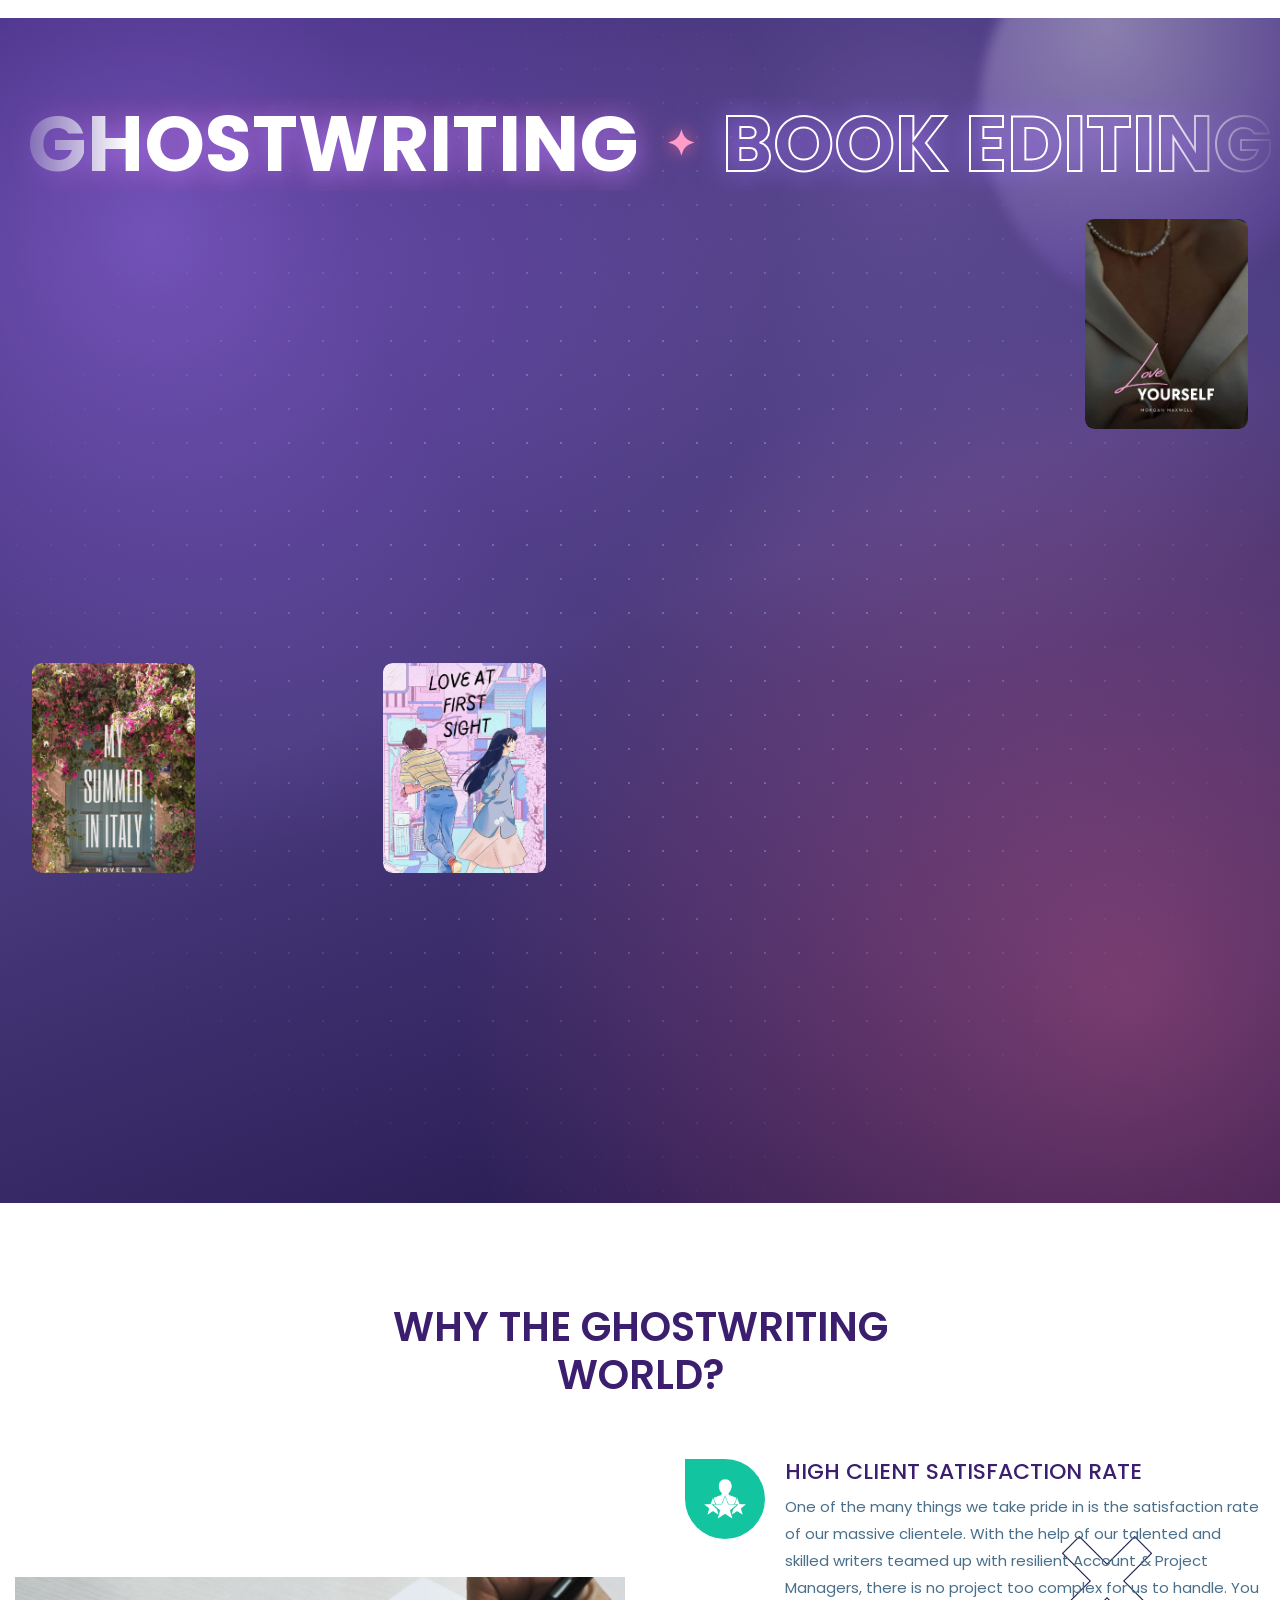
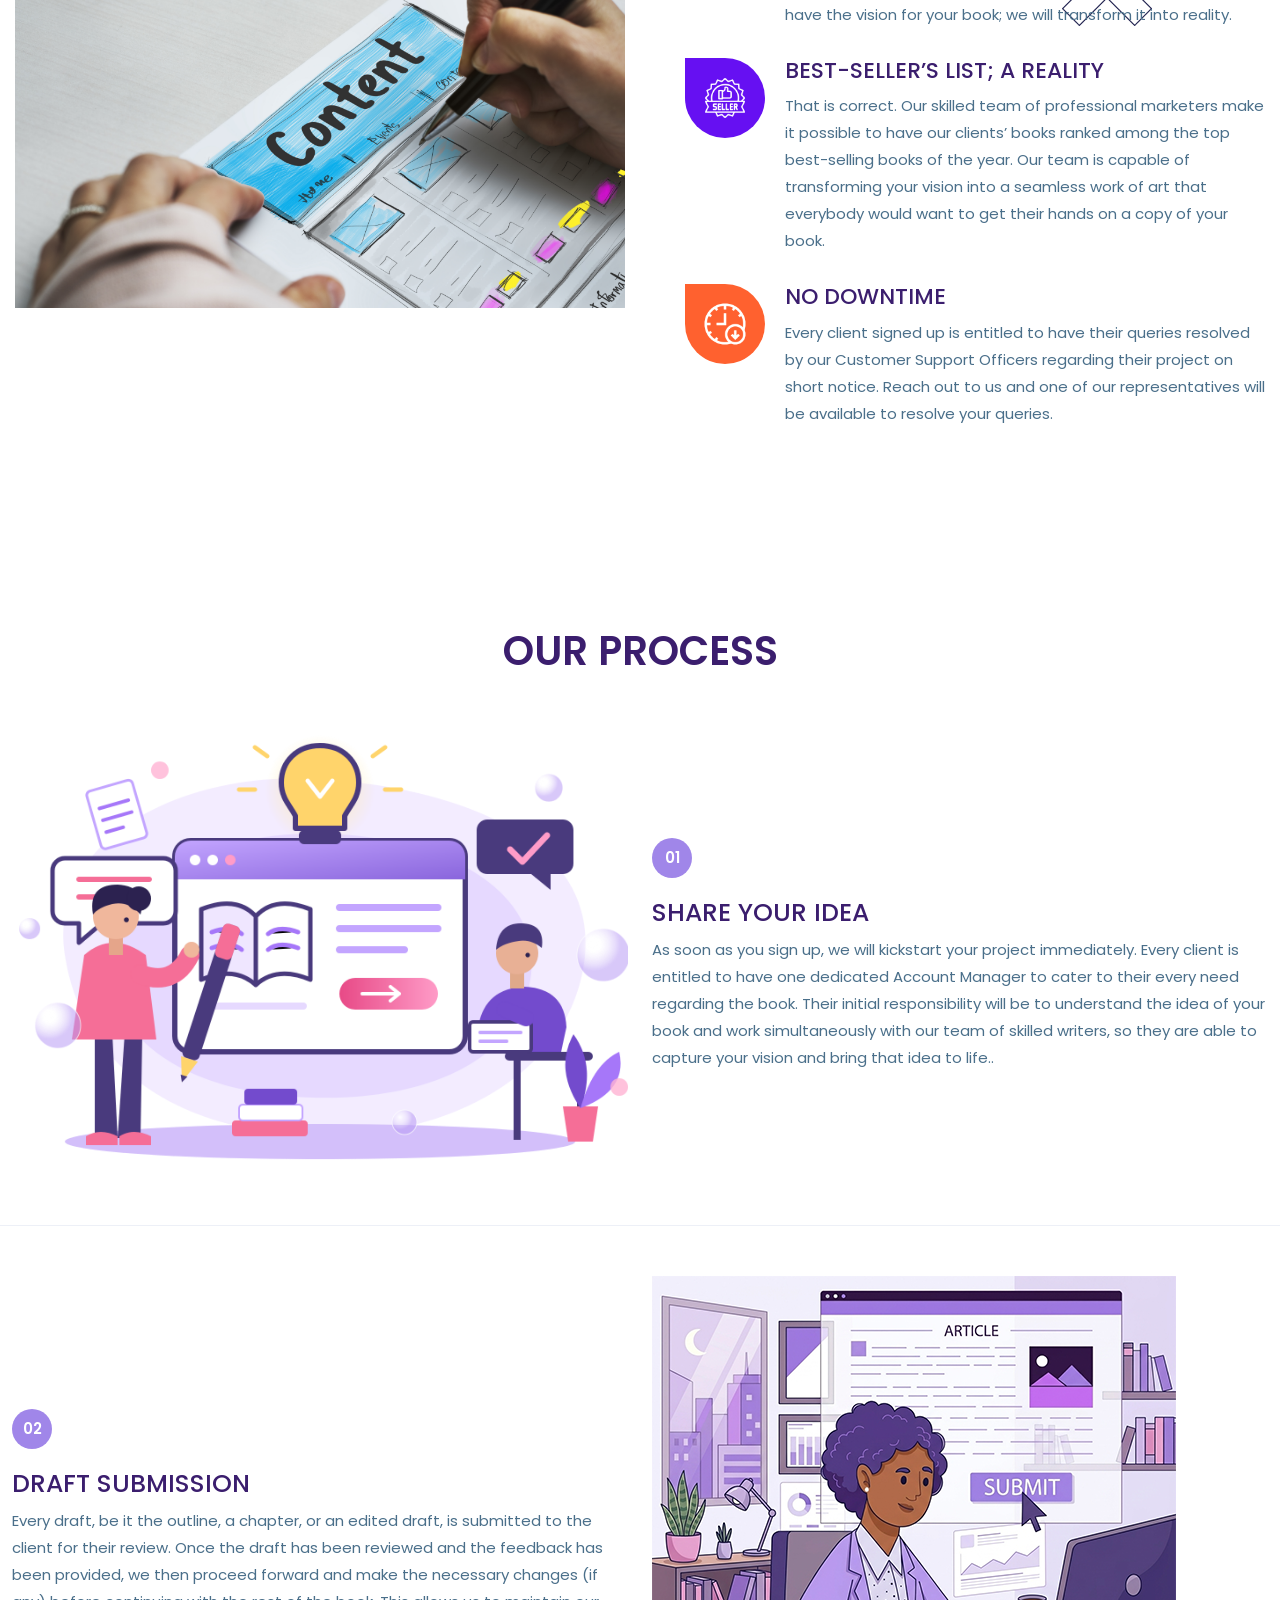
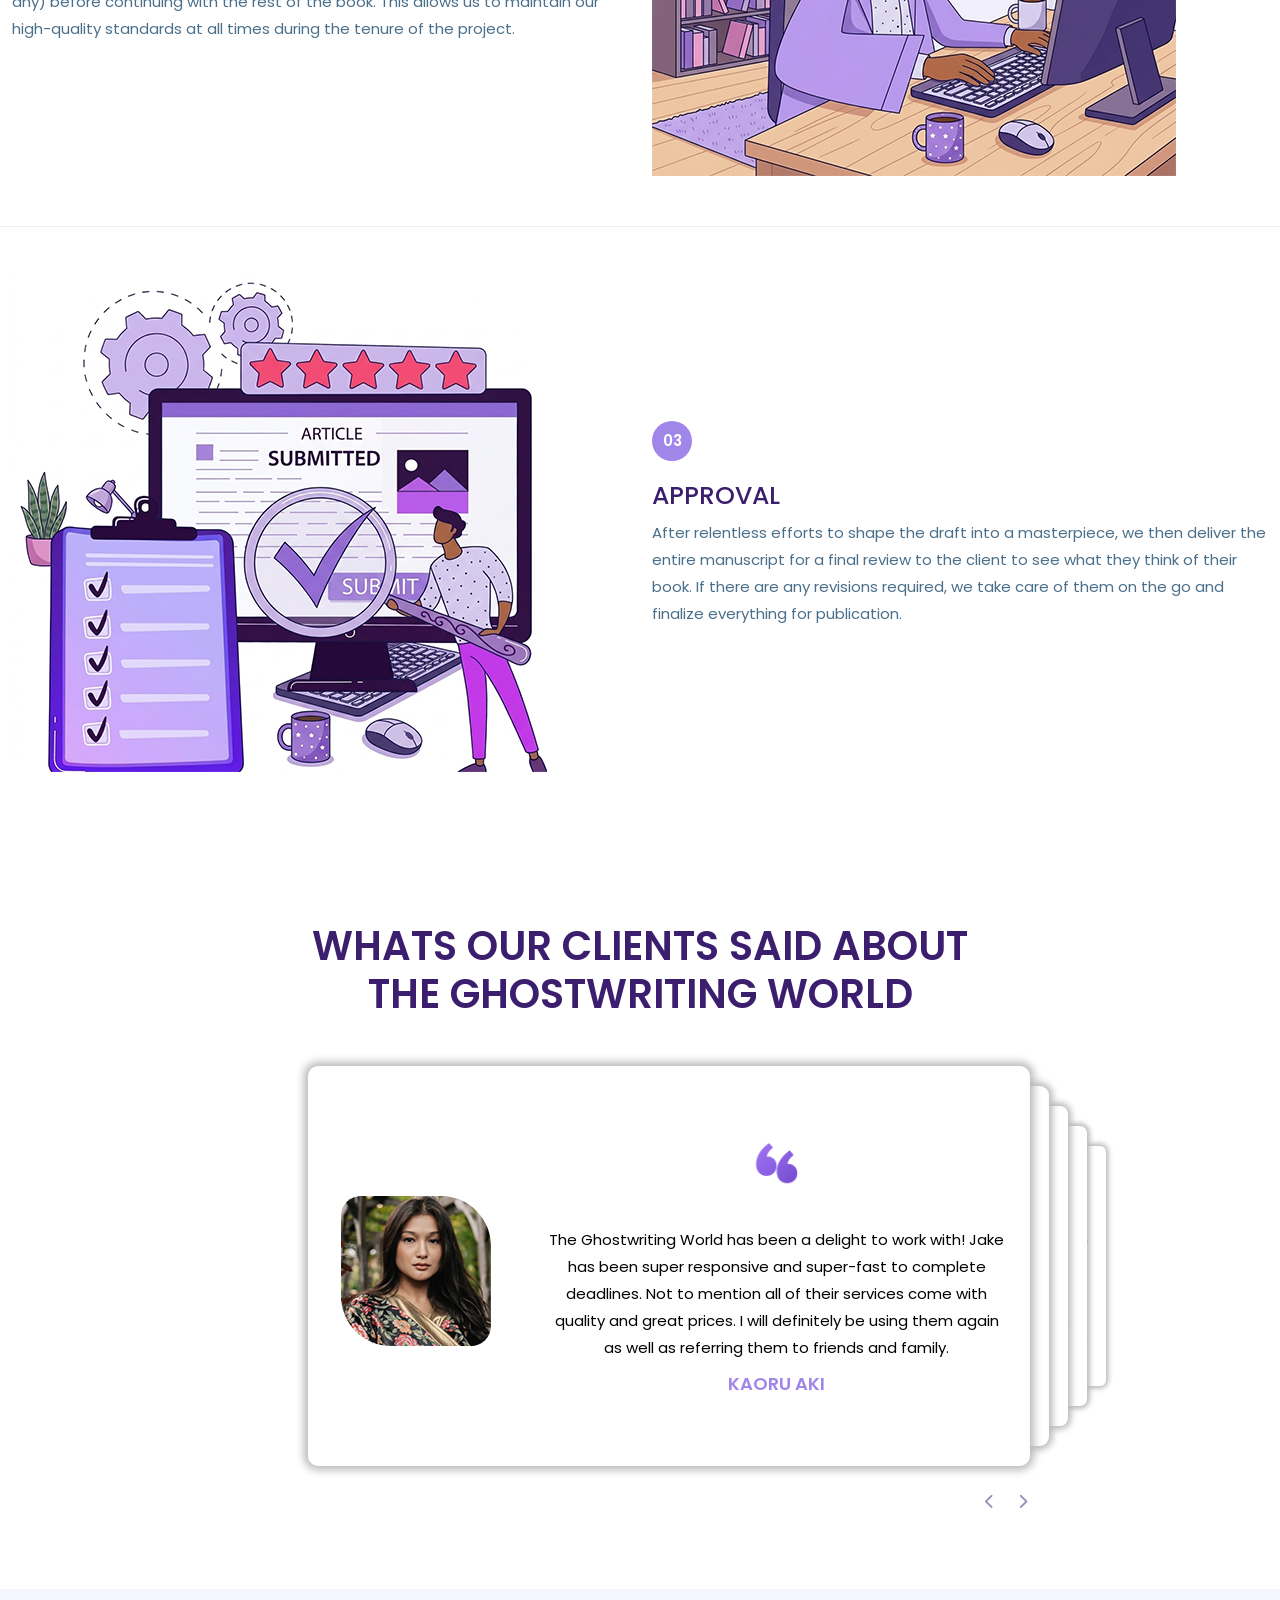
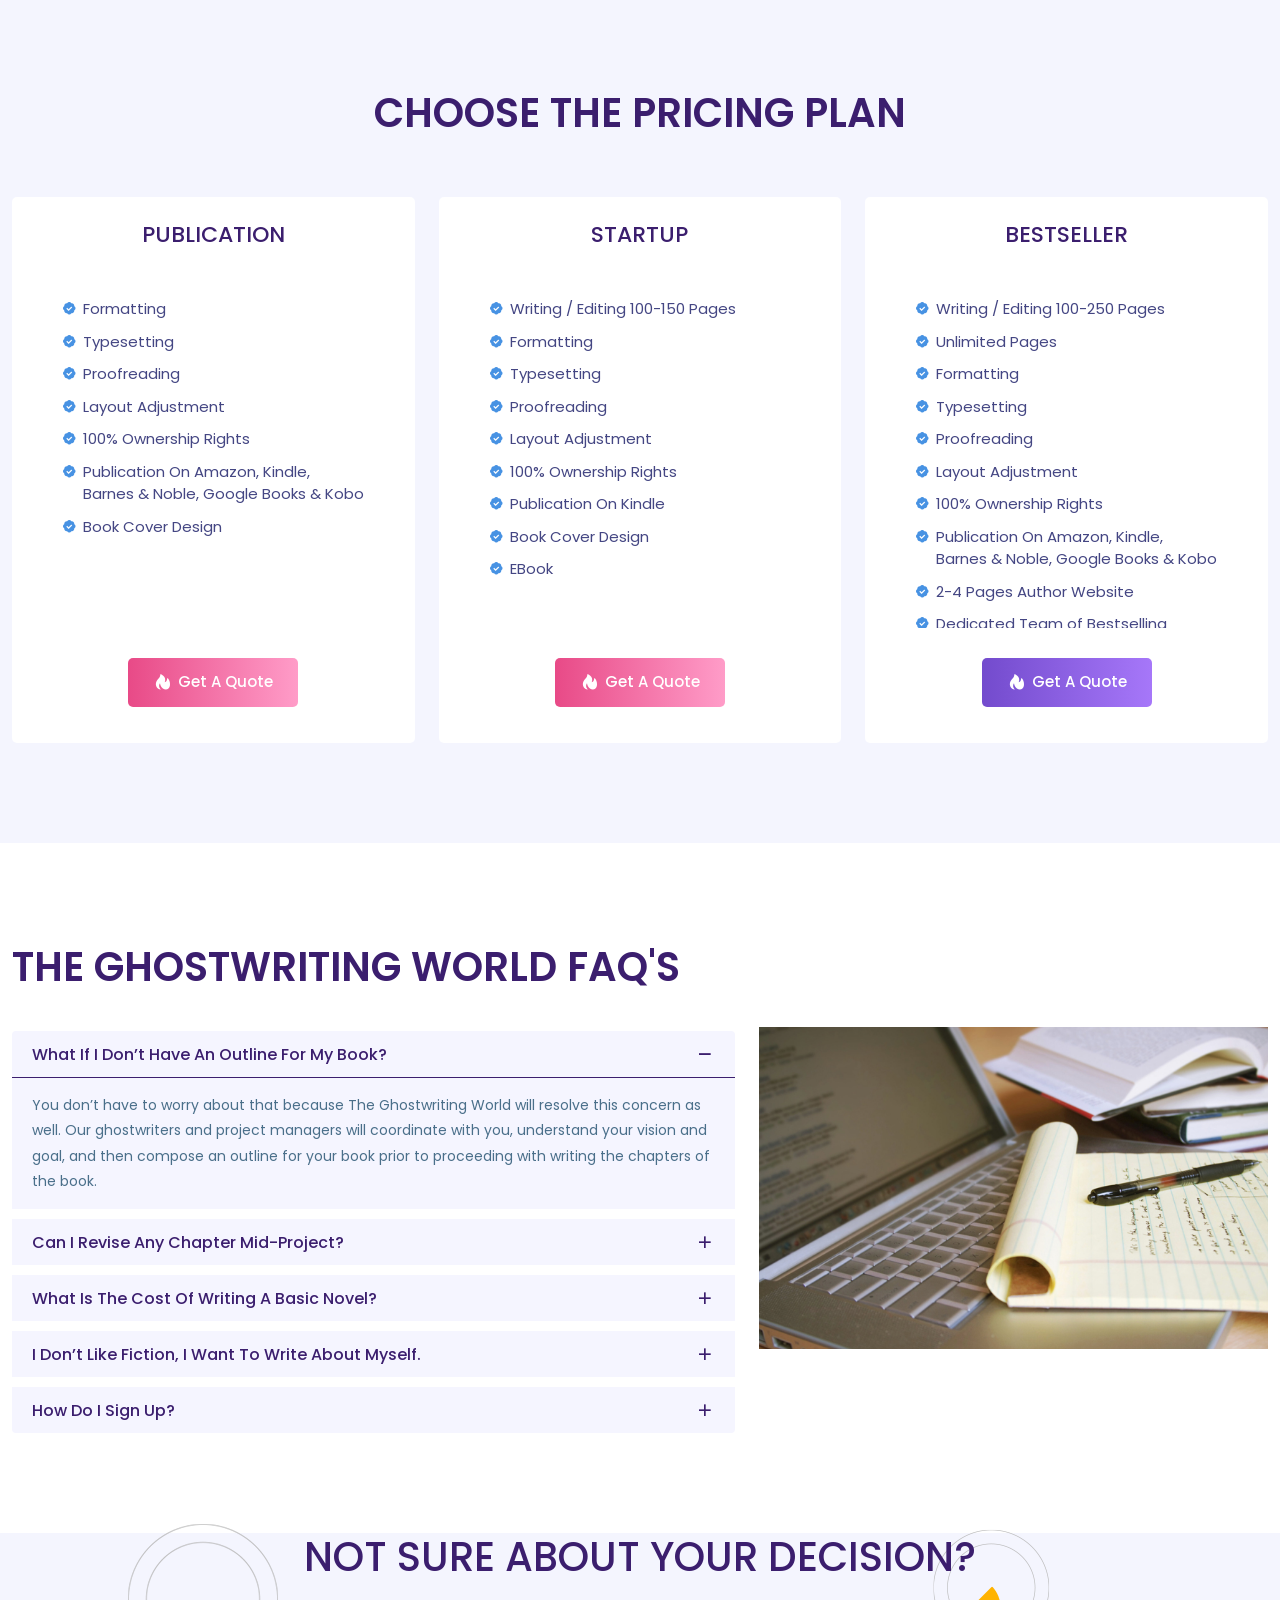
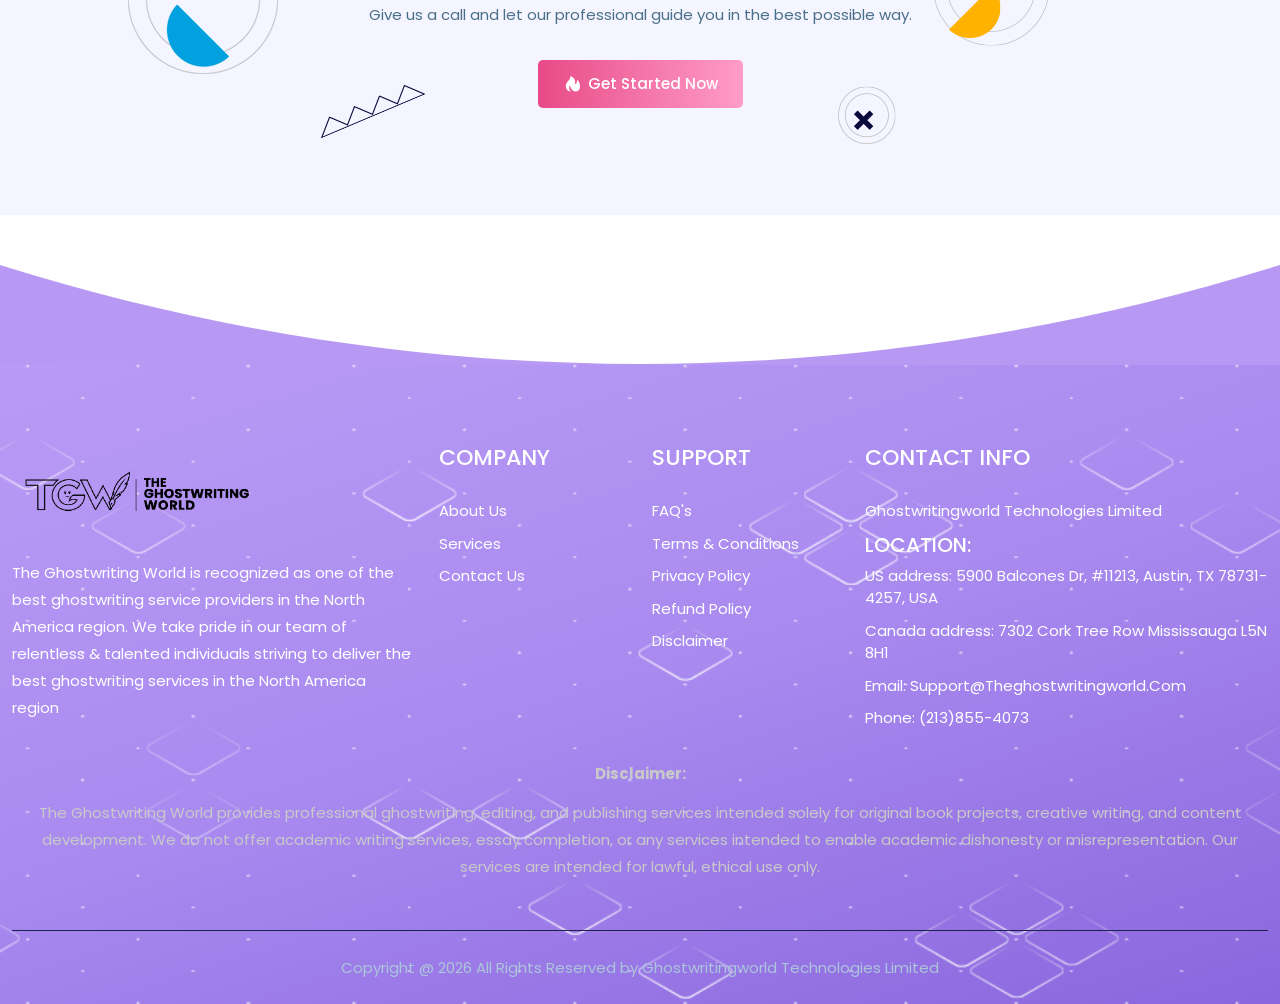
==== commit 472195de: "Updated website code" ====
--- a/index.html
+++ b/index.html
@@ -579,7 +579,7 @@
             <i class="fa-solid fa-thumbs-up me-2"></i>Get Started
         </a>
 
-        <a href="tel:2138554073" class="btn btn-cn mag">
+        <a href="tel:(213)855-4073" class="btn btn-cn mag">
             <i class="fa-solid fa-phone me-2"></i>Call Now
         </a>
     </div>
@@ -2893,7 +2893,7 @@
                             <li>Email: <a href="mailto:support@theghostwritingworld.com">
                                     support@theghostwritingworld.com</a> </li>
 
-                            <li>Phone: <a href="tel:2138554073">2138554073</a></li>
+                            <li>Phone: <a href="tel:(213)855-4073">(213)855-4073</a></li>
 
                         </ul>
 
@@ -2948,11 +2948,11 @@
                 </span>
                 <span>Chat With Us</span>
             </a>
-            <a href="tel:2138554073" class="call_wrap">
+            <a href="tel:(213)855-4073" class="call_wrap">
                 <span class="icoo">
                     <i class="fa-solid fa-phone"></i>
                 </span>
-                <span> 2138554073 </span>
+                <span> (213)855-4073 </span>
             </a>
         </div>
         <div class="clickbutton">
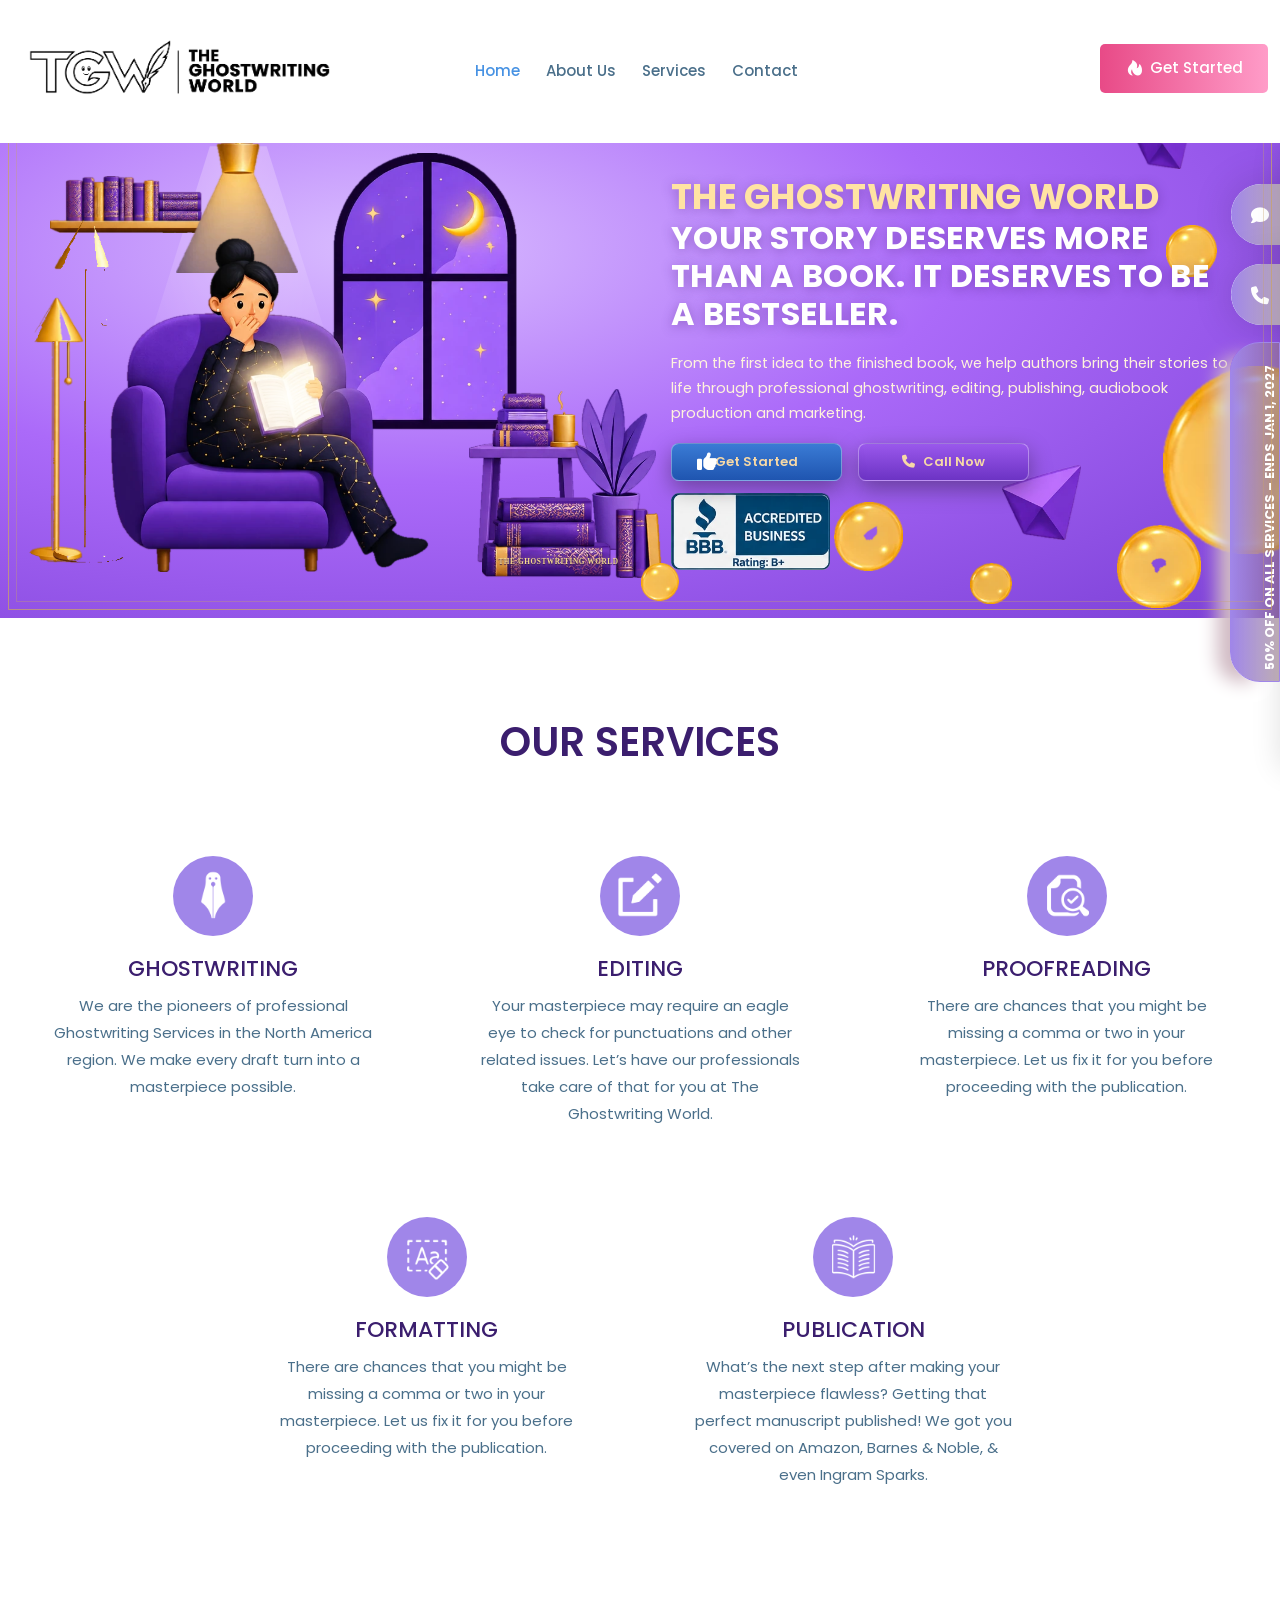
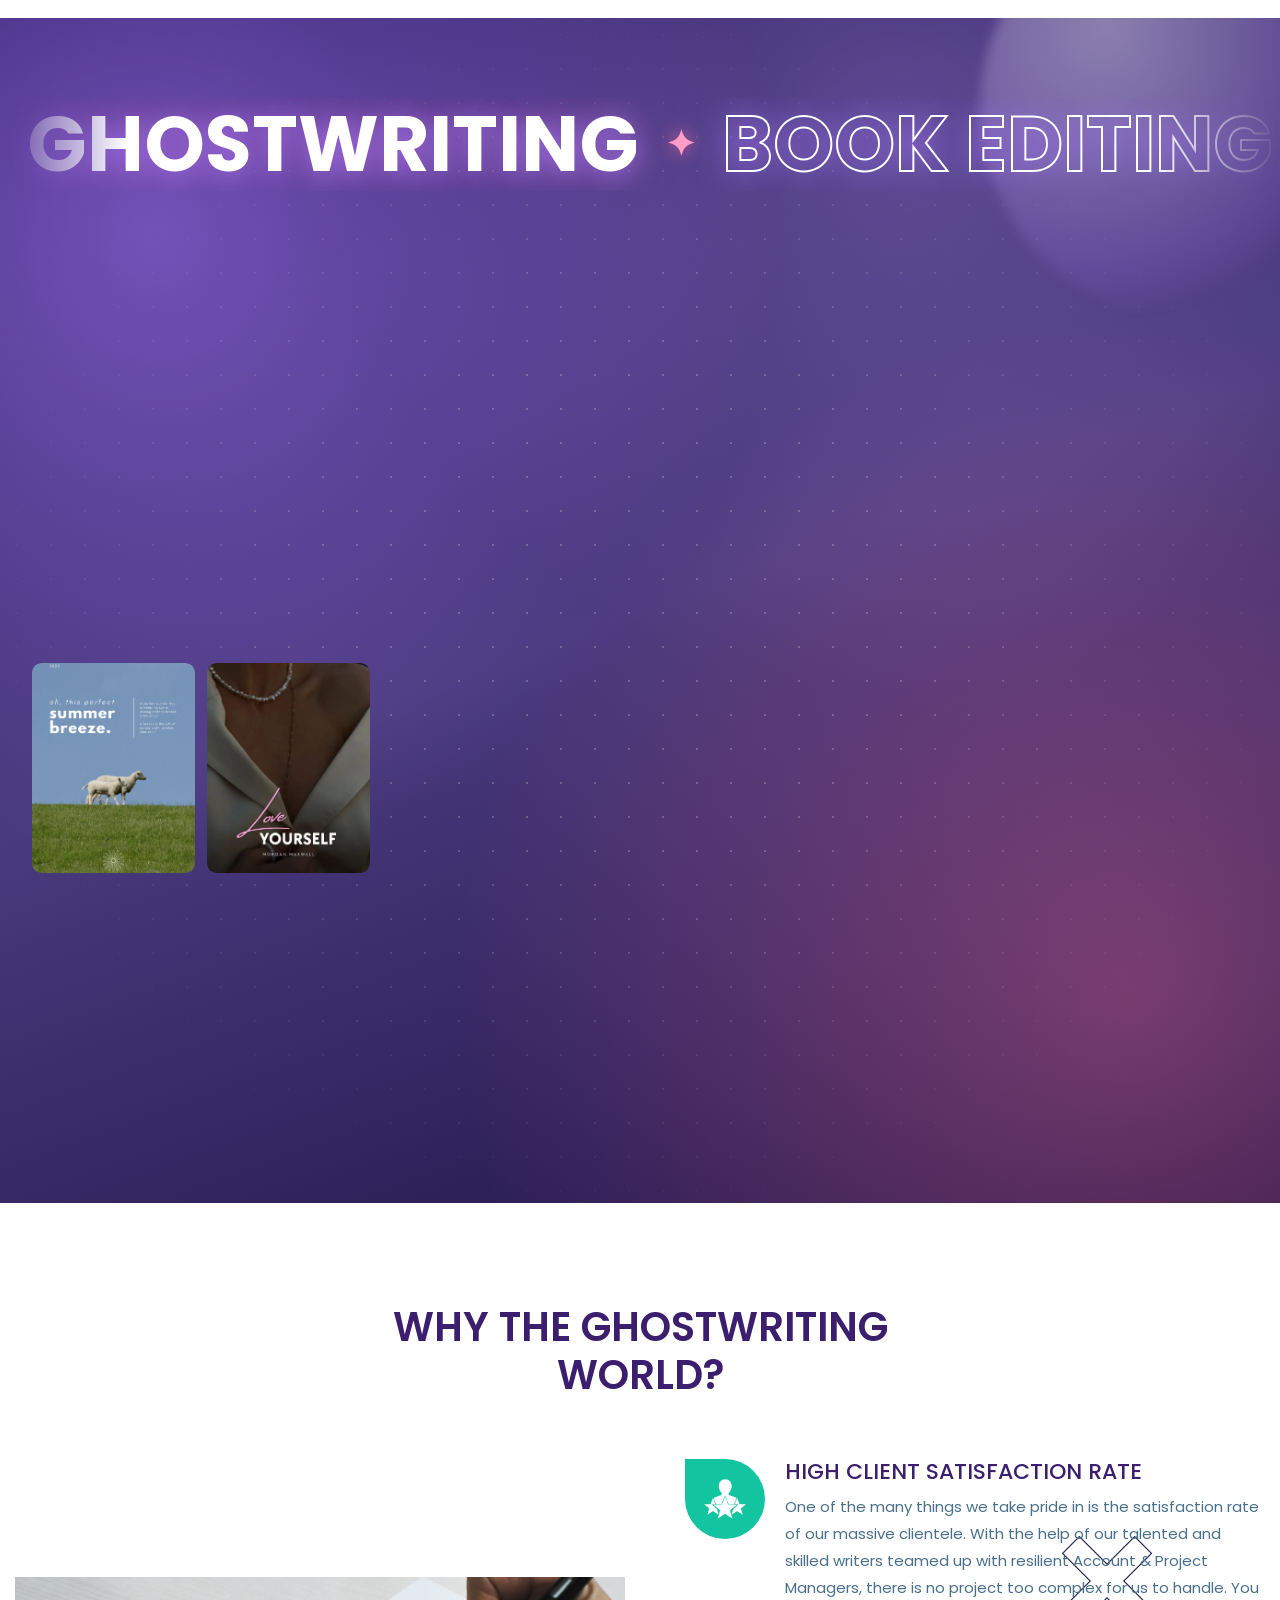
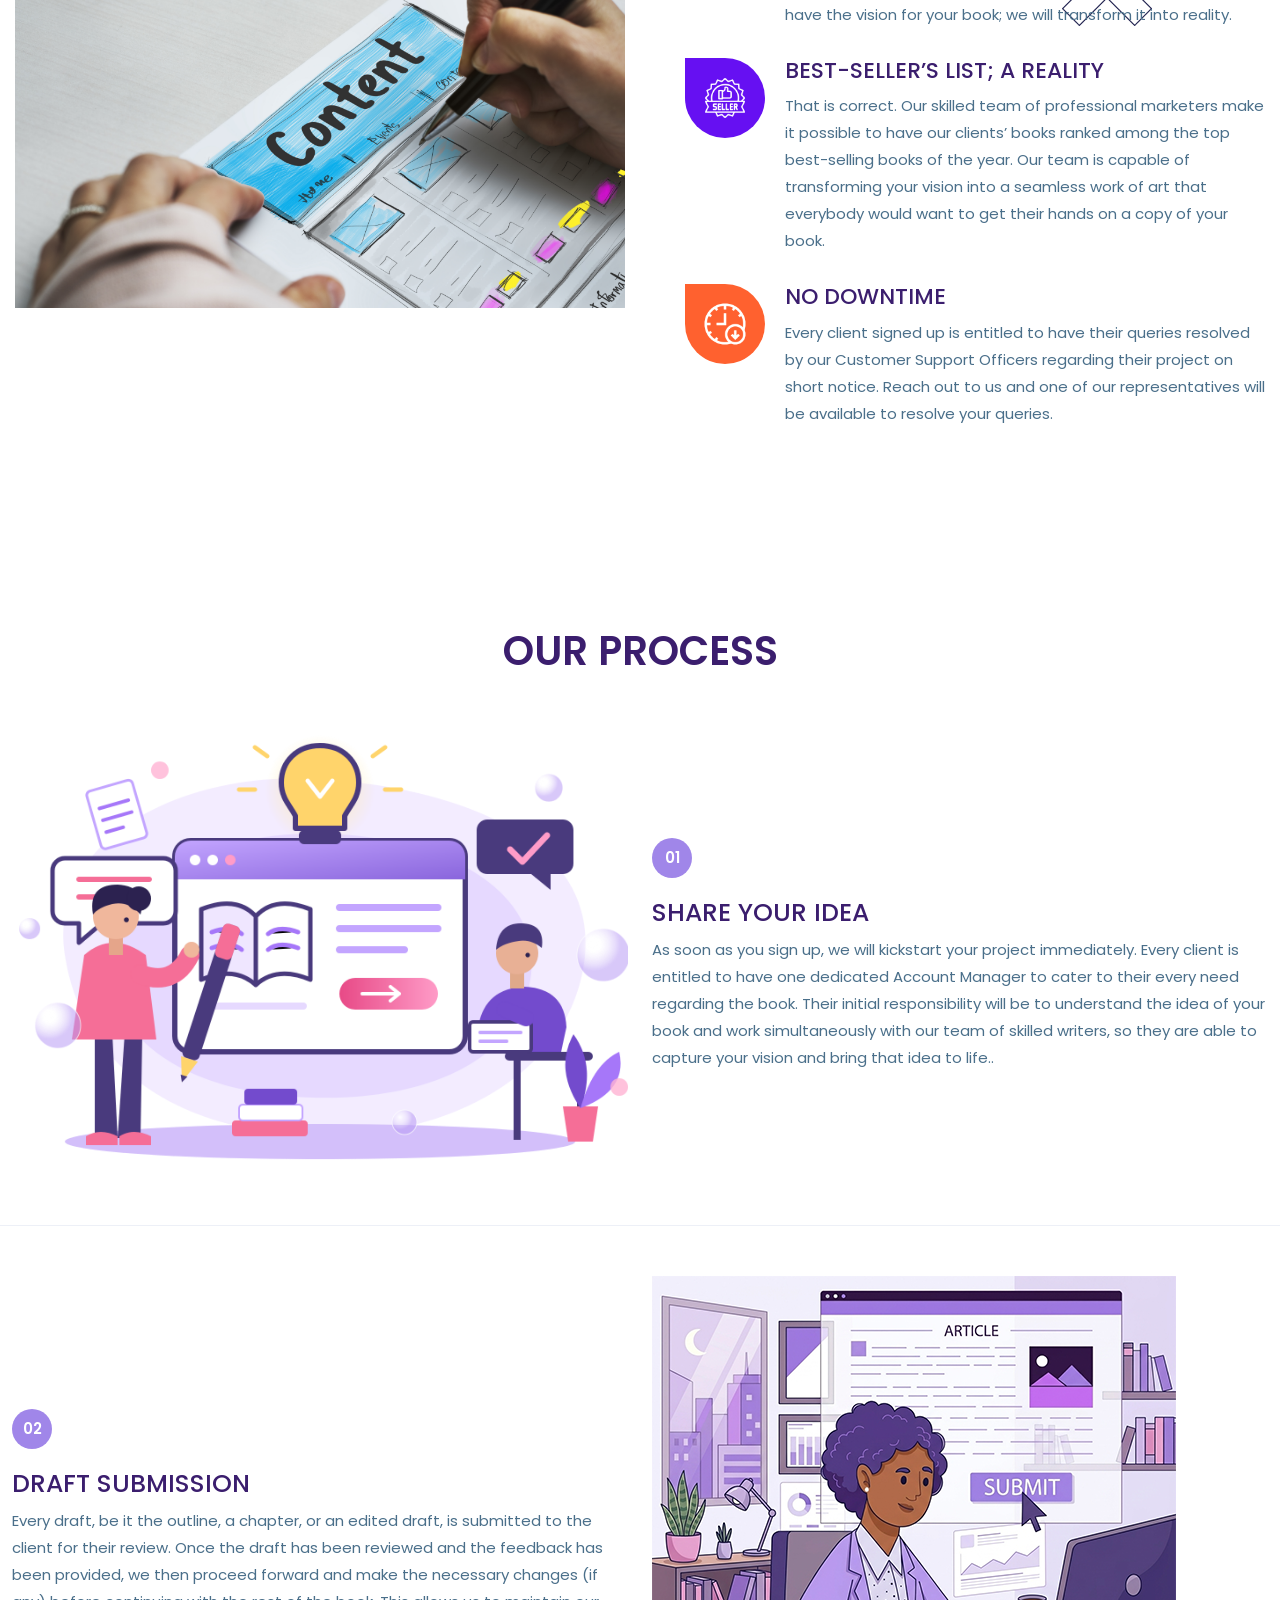
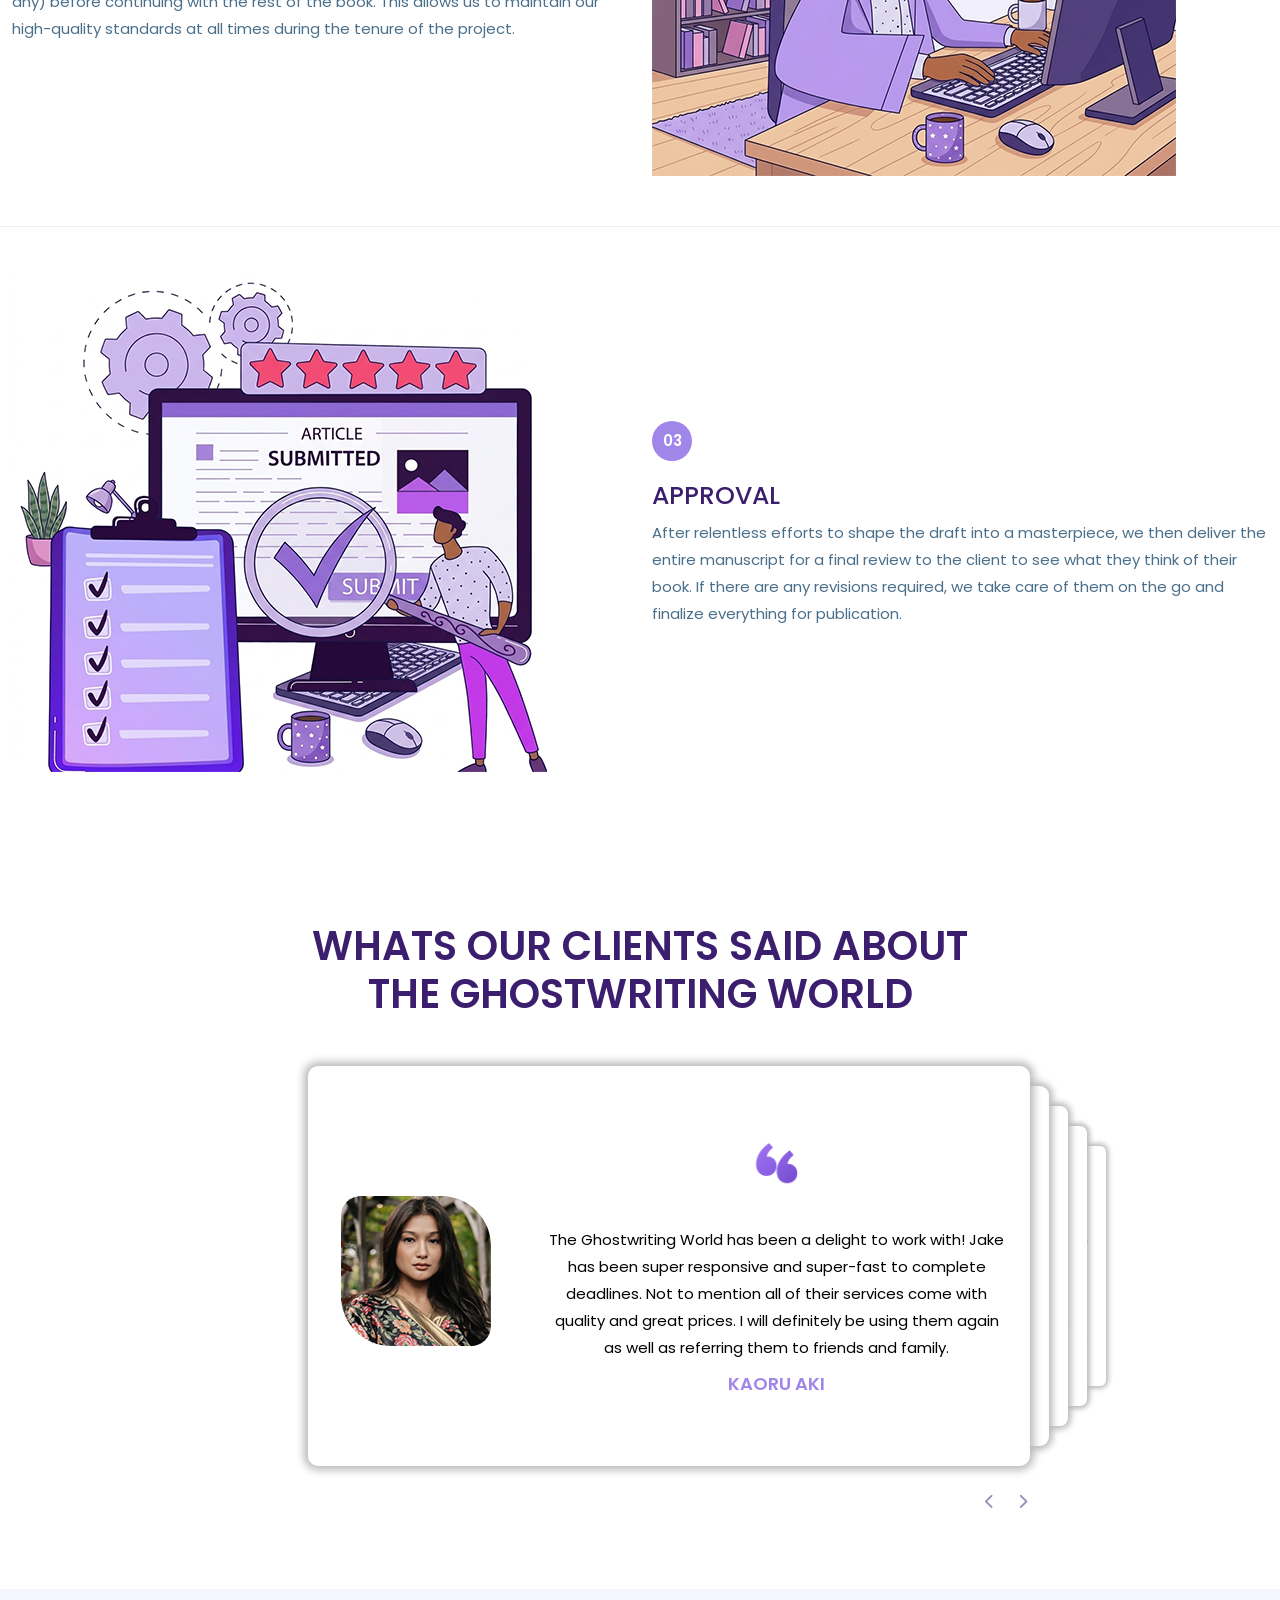
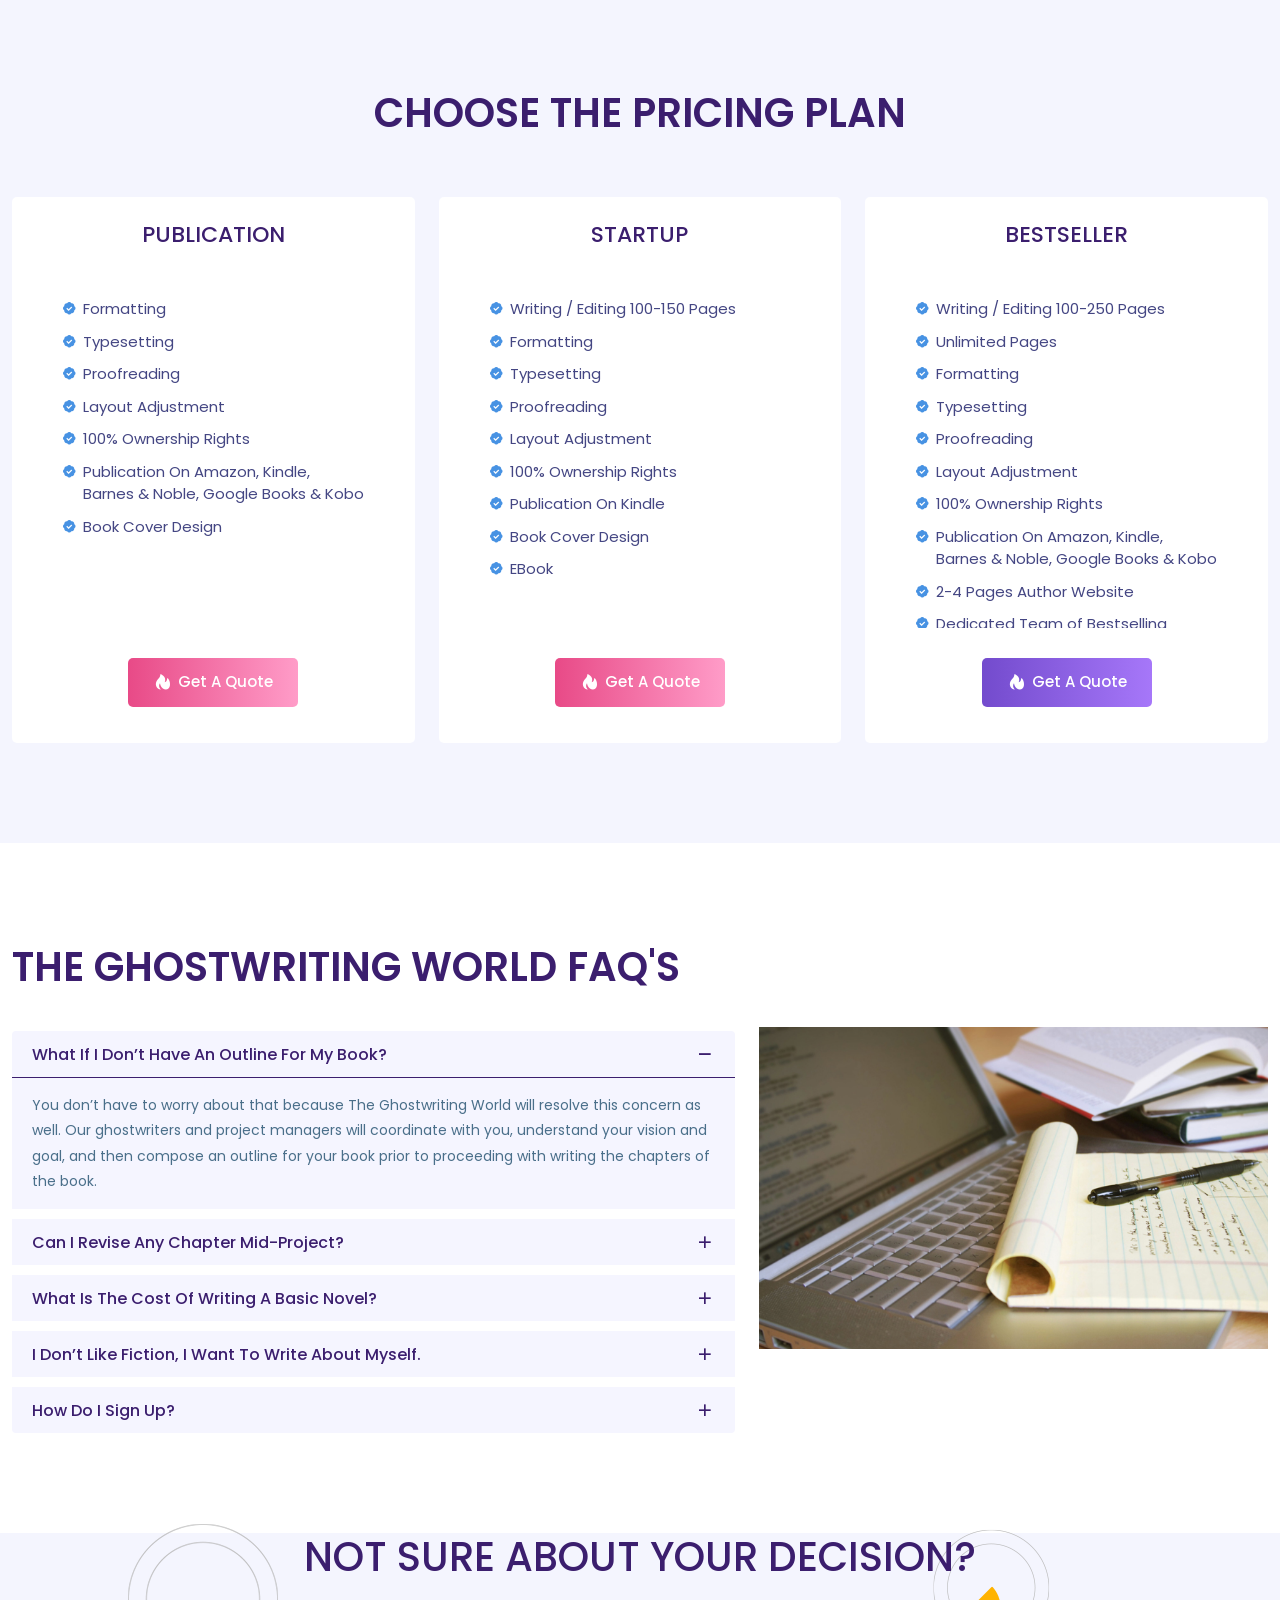
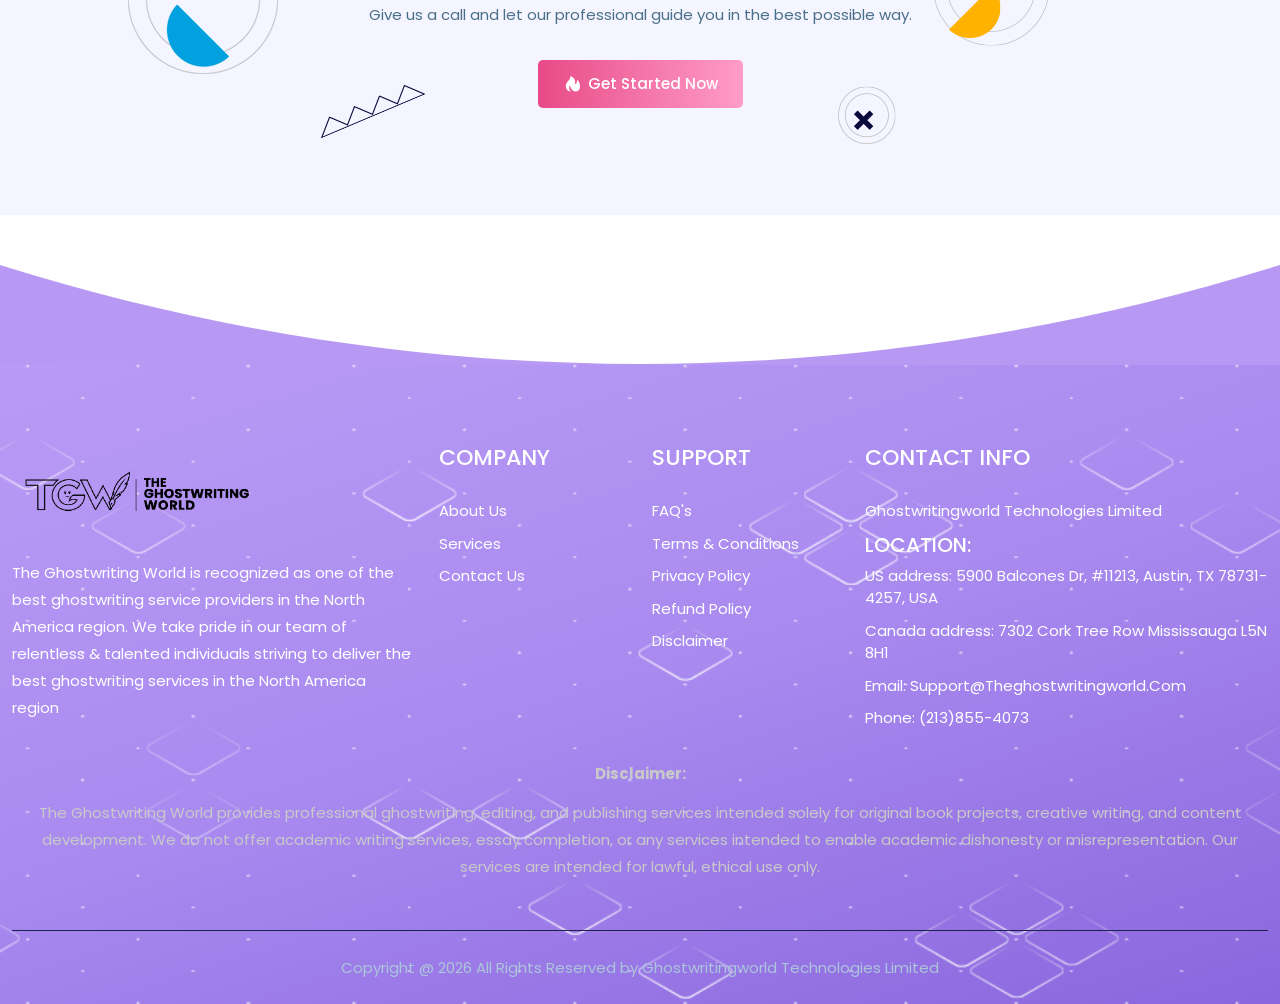
==== commit 05df9370: "Updated website code" ====
--- a/index.html
+++ b/index.html
@@ -92,6 +92,7 @@
 </head>
 
 <body>
+    
     <div class="preloader-area" id="preloader">
         <div class="spinner">
             <!-- book-open.gif ka path apne project ke hisaab se rakhein -->
--- a/assets/css/style11da.css
+++ b/assets/css/style11da.css
@@ -15694,7 +15694,7 @@
 
 
 .navbar-brand img {
-width: 309px;
+width: 335px;
 }
 
 .single-footer-widget .logo img {
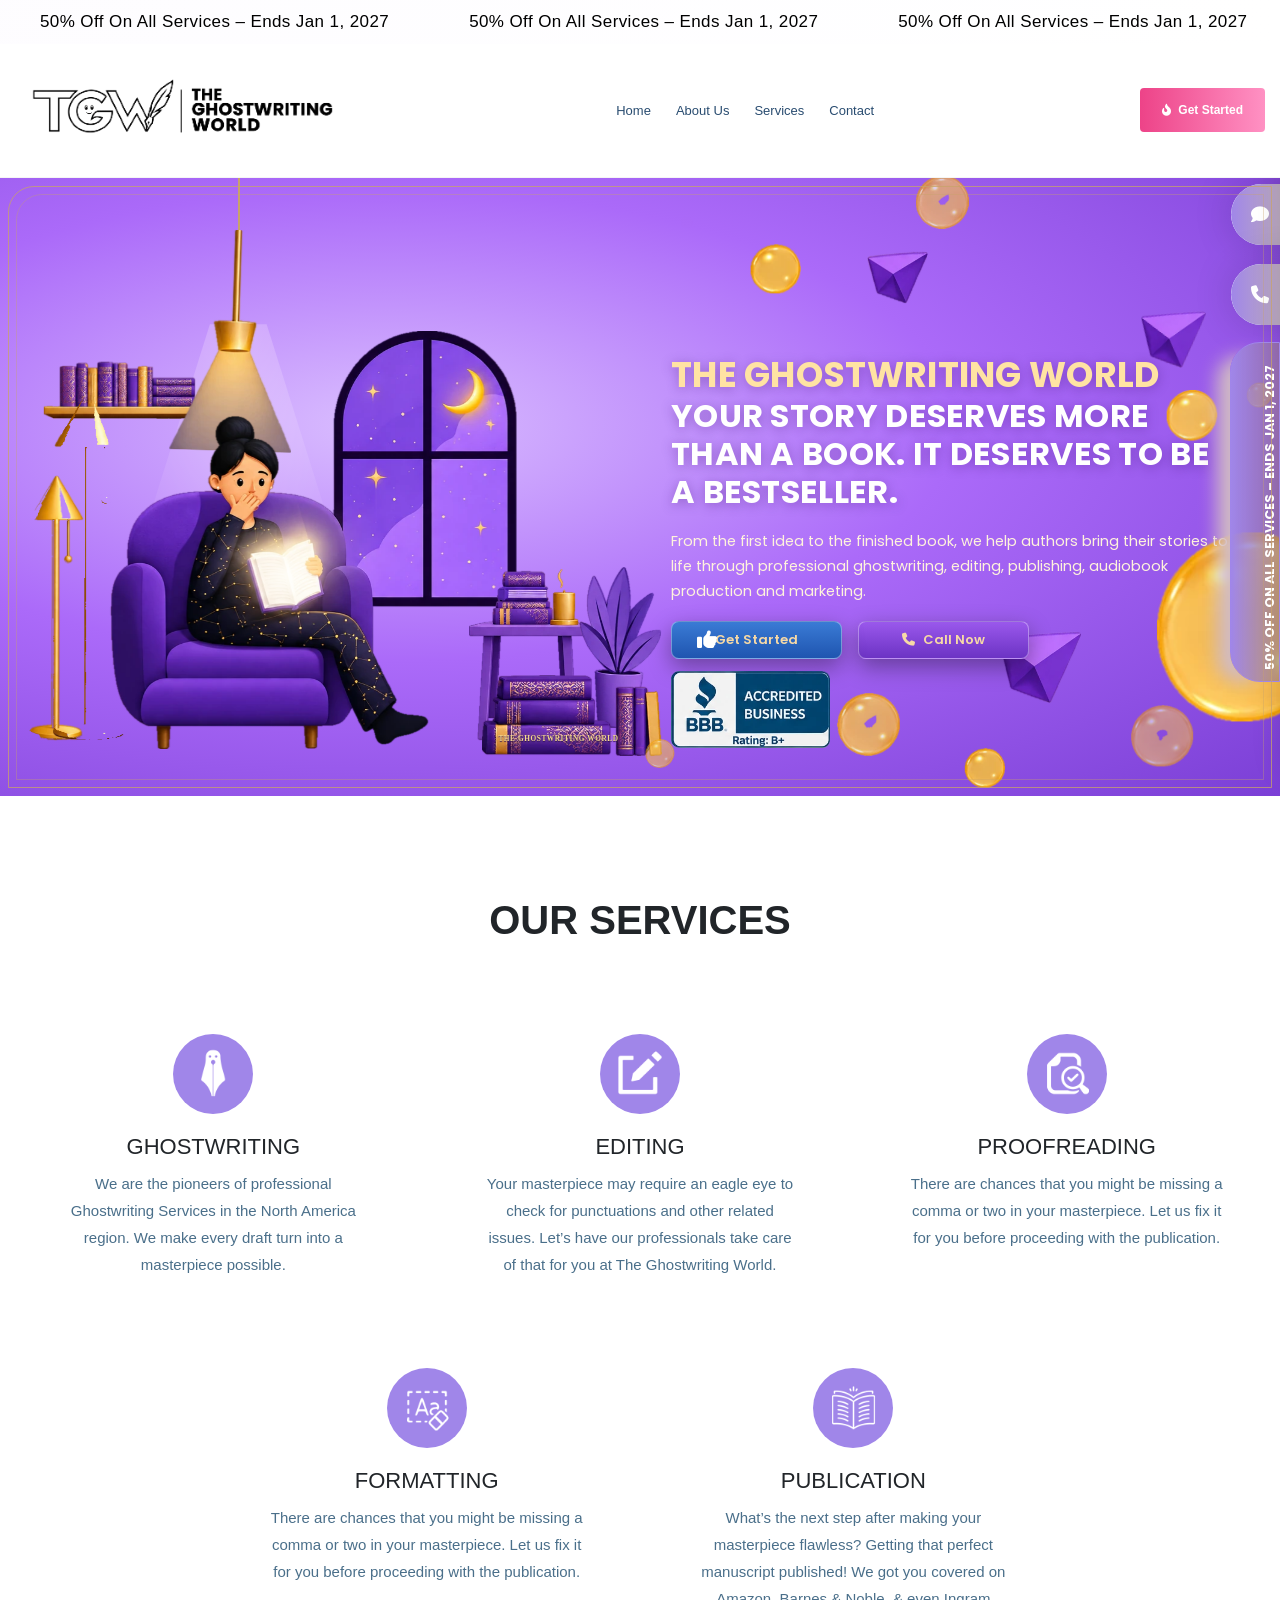
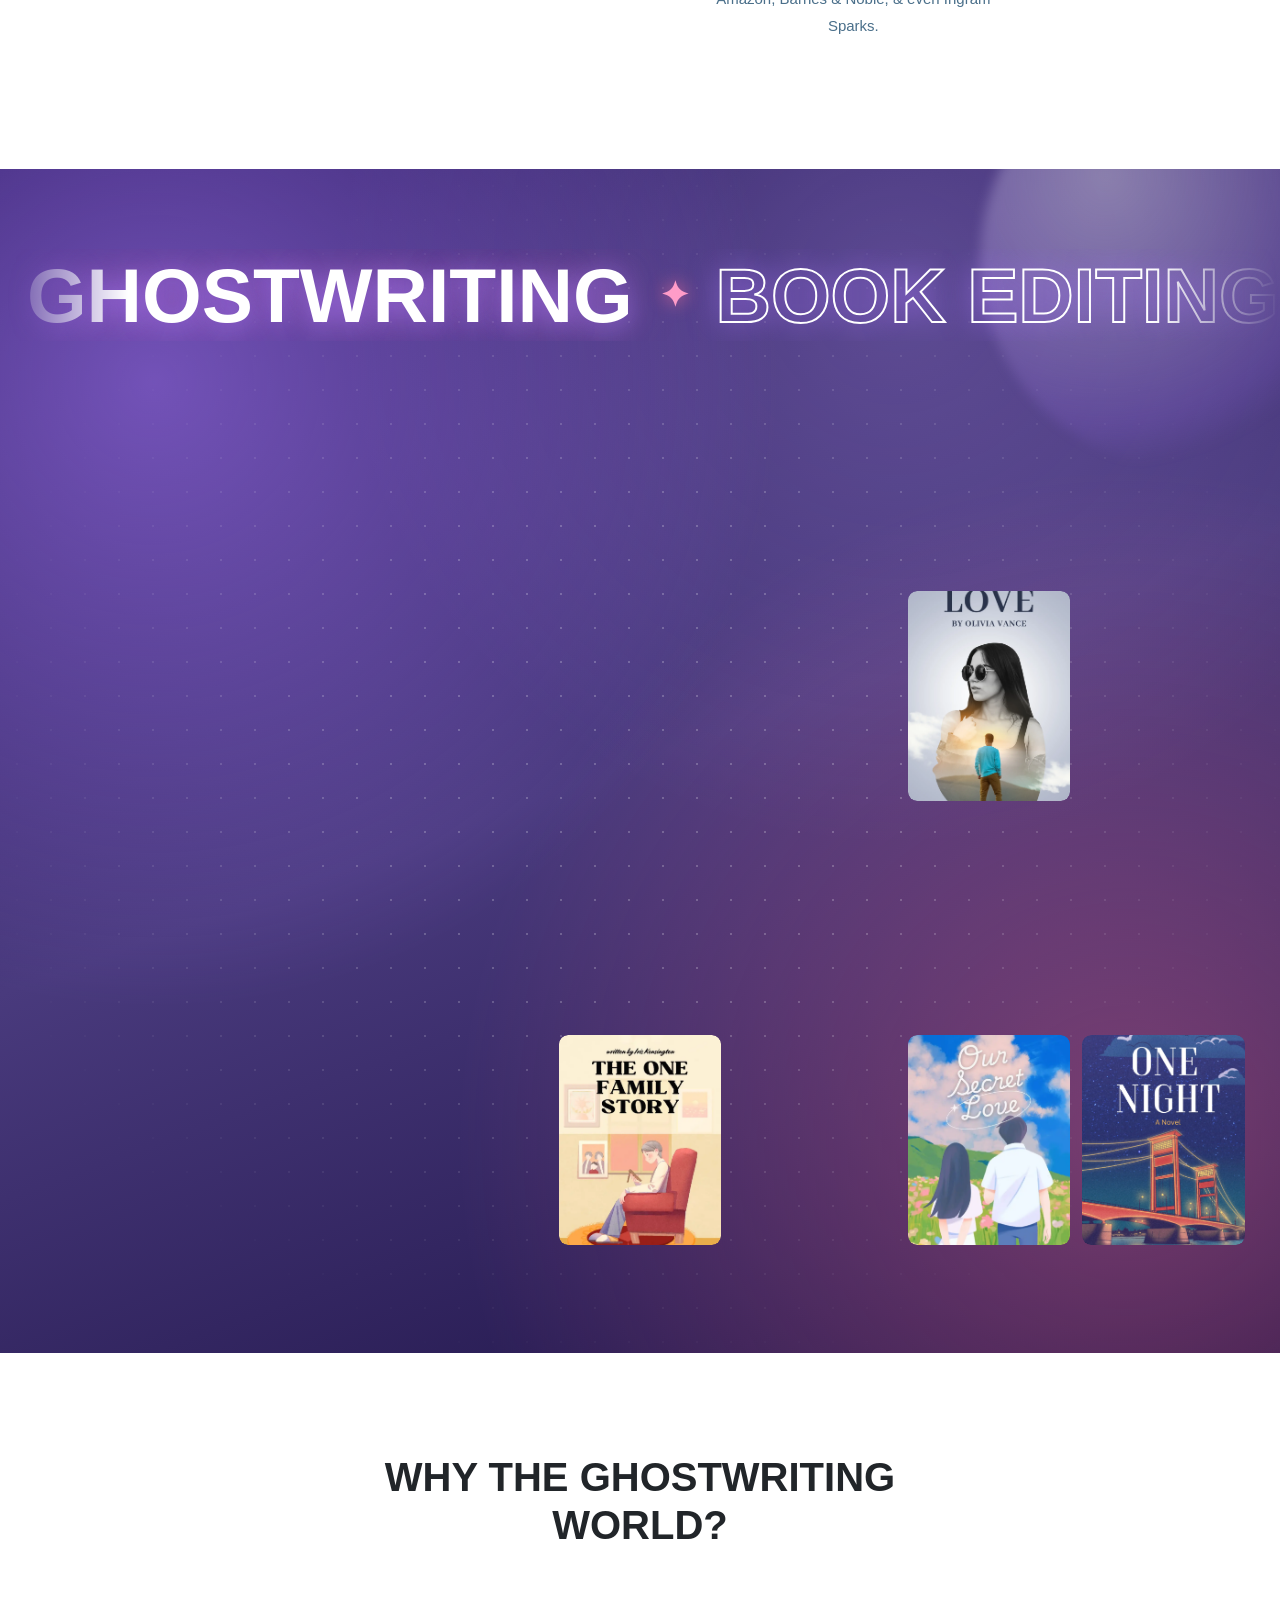
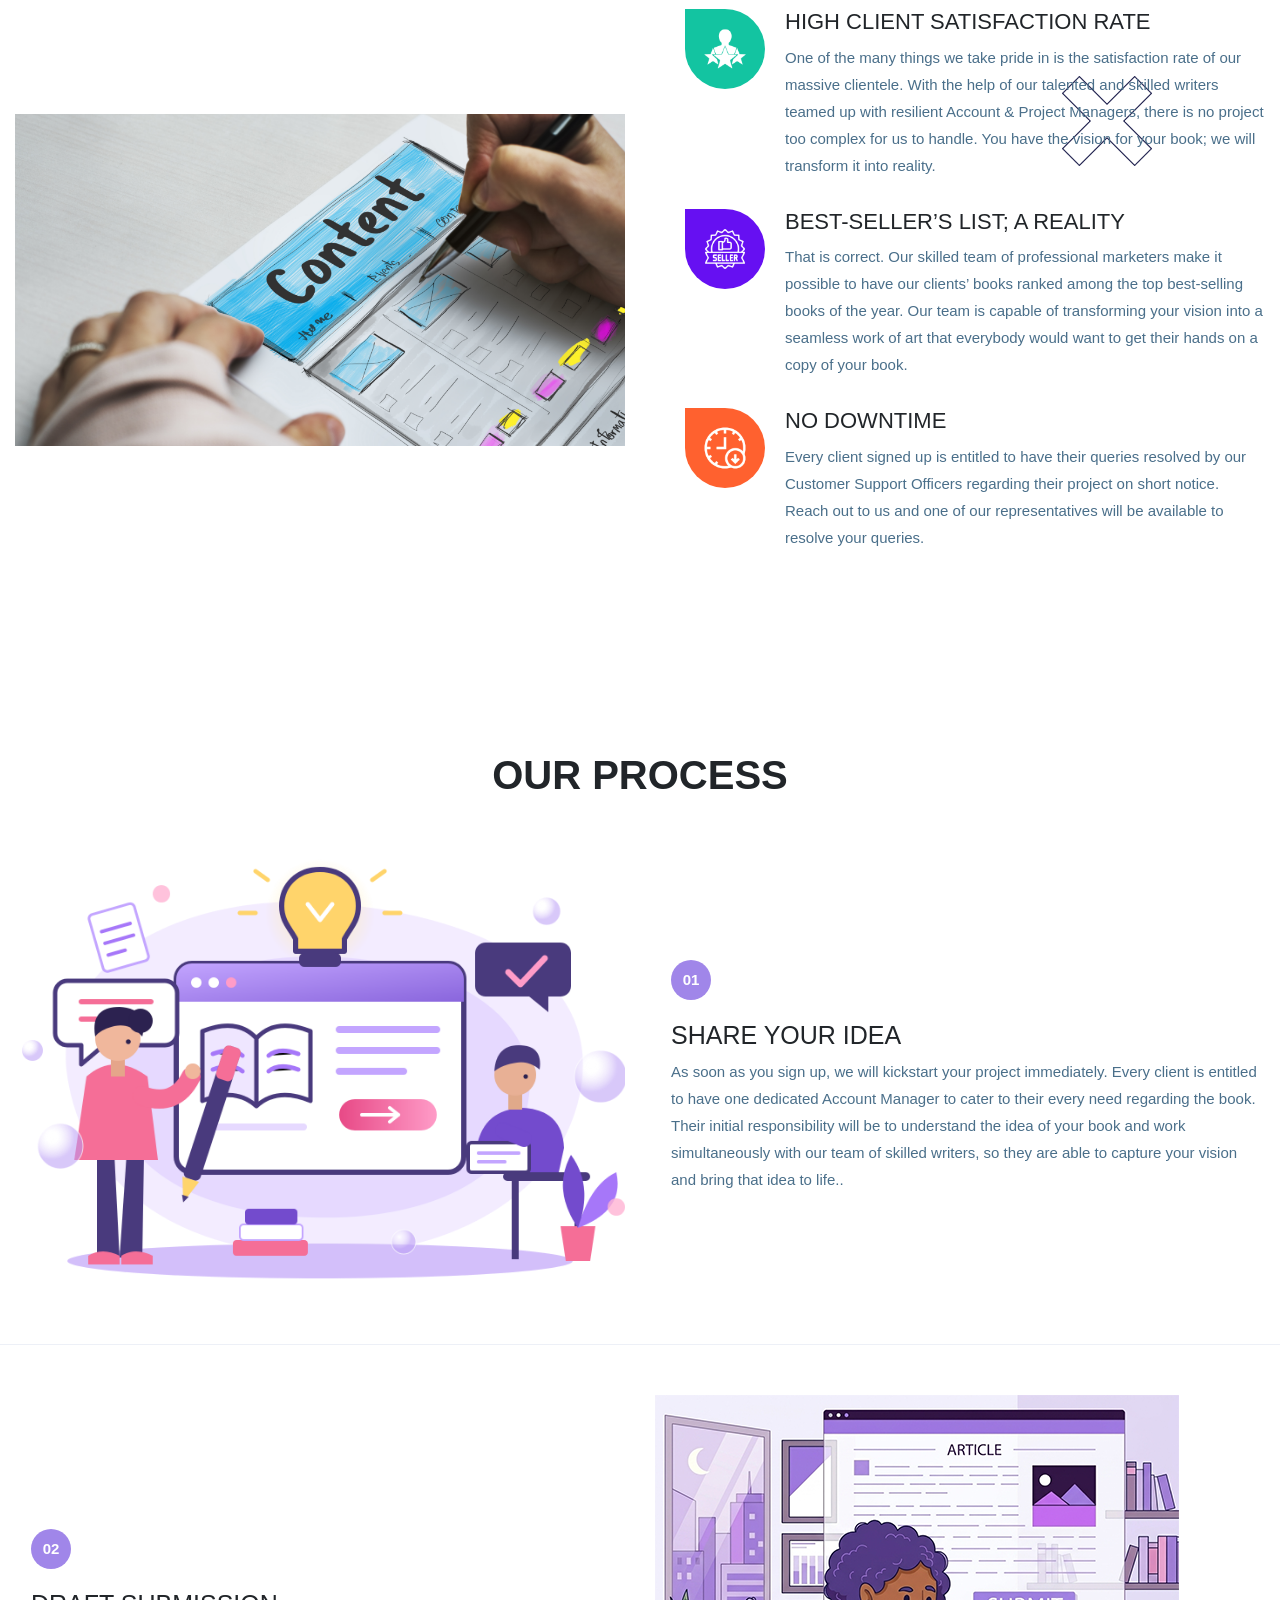
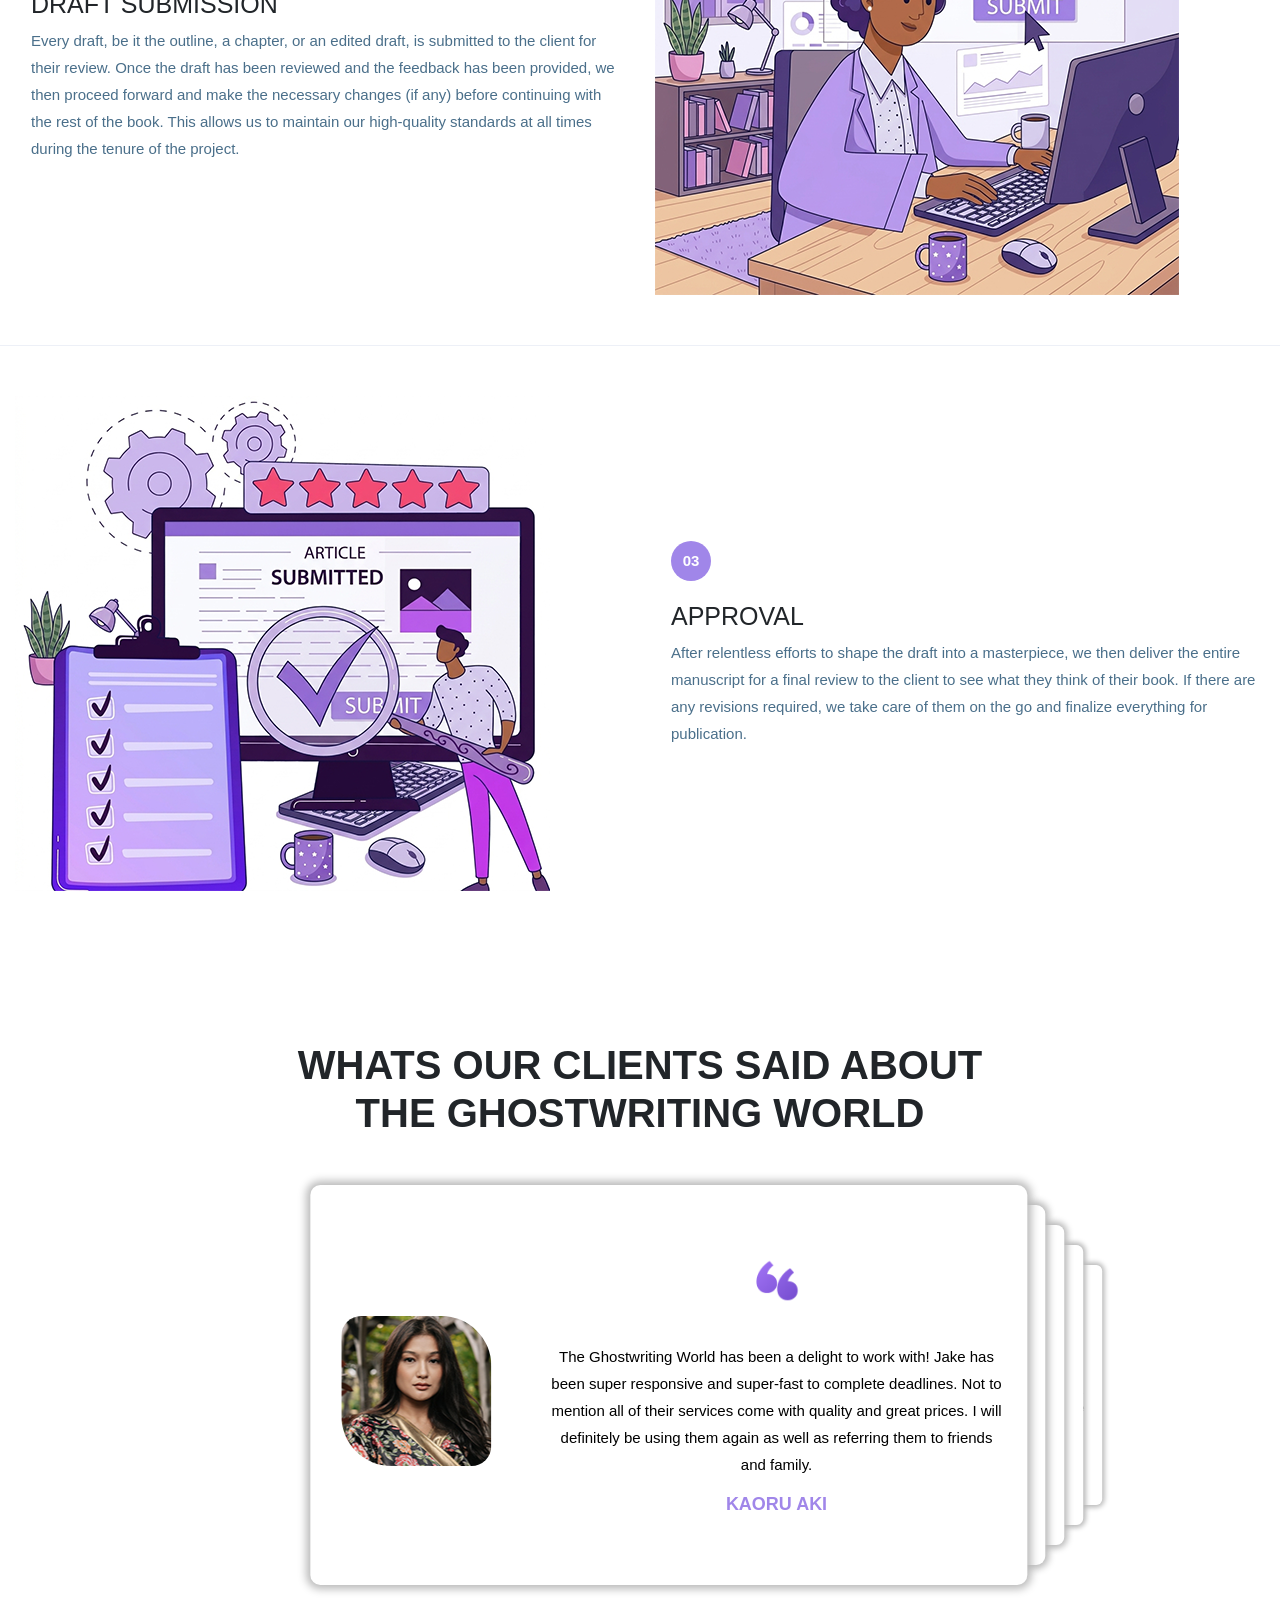
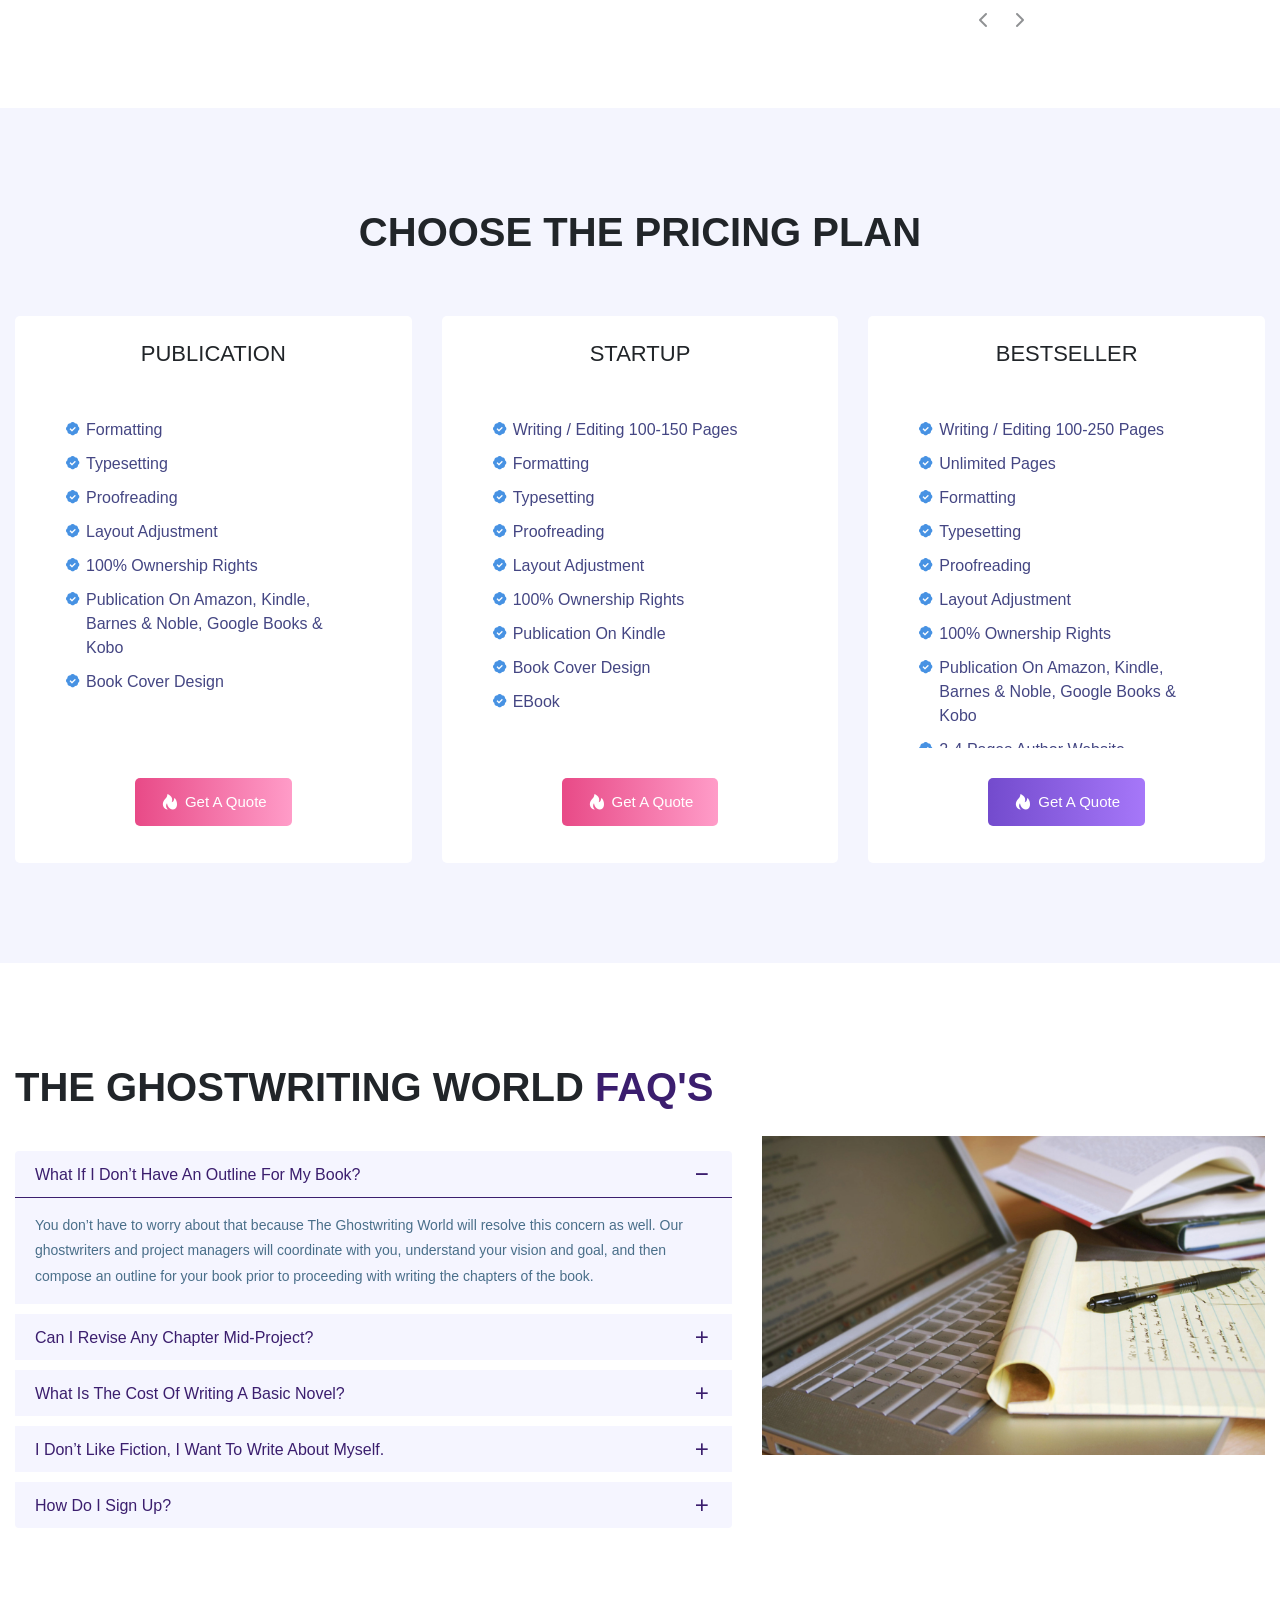
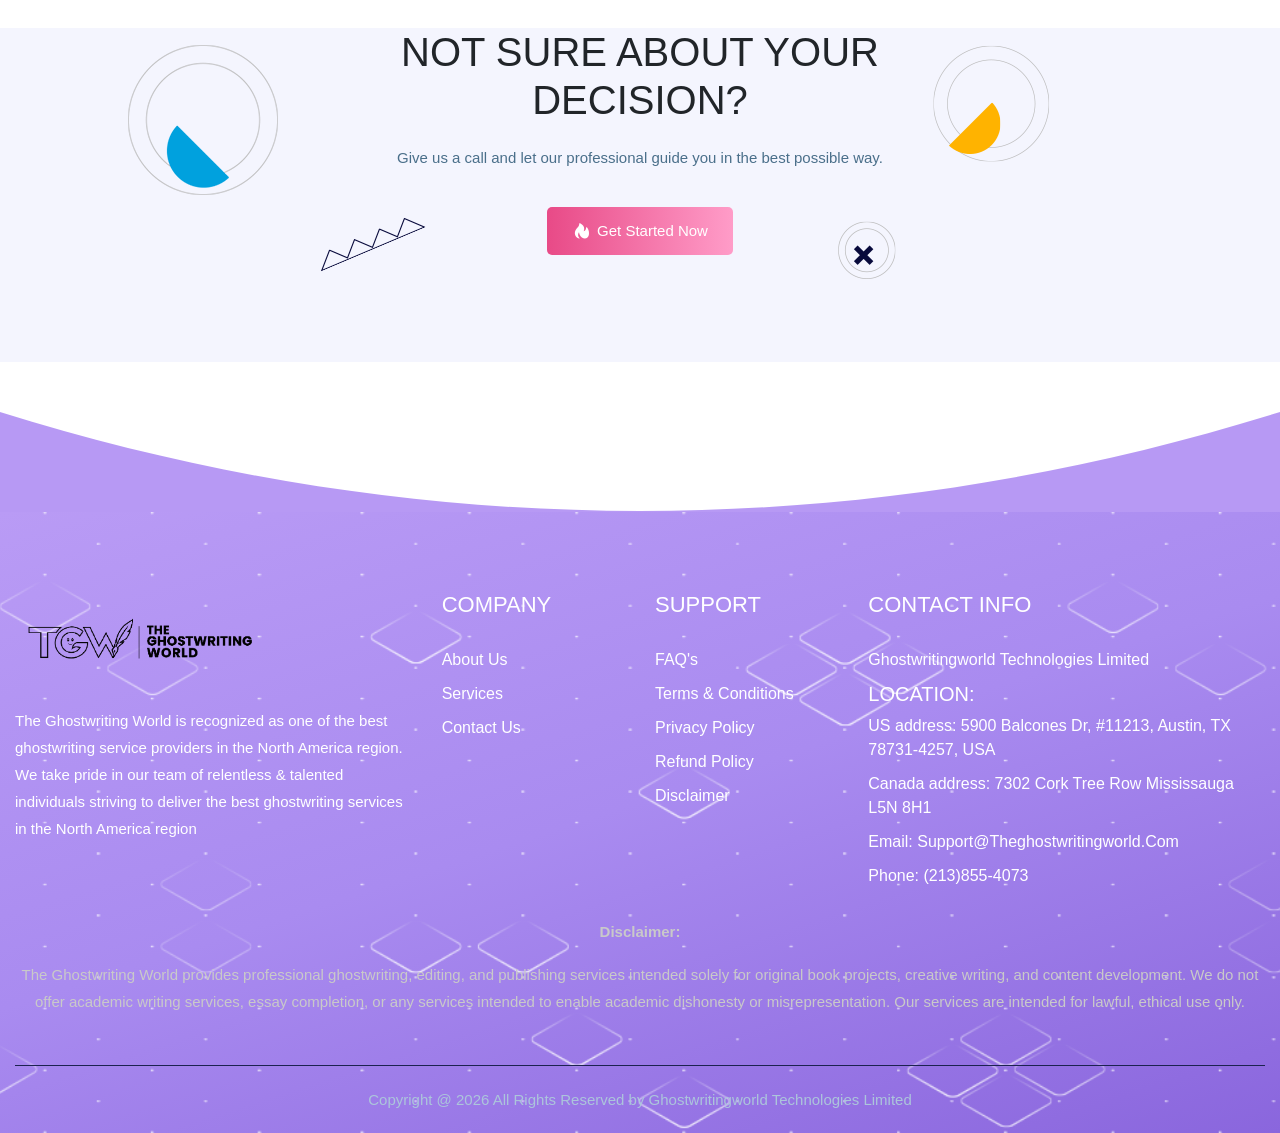
==== commit 4ee3b8ac: "Updated website code" ====
--- a/index.html
+++ b/index.html
@@ -1,10 +1,5 @@
 <!doctype html>
 <html lang="zxx">
-
-
-
-
-
 <head>
 
     <!-- Required meta tags -->
@@ -76,7 +71,8 @@
 
 
 
-    <title>The Ghostwriting World</title>
+    <title>Professional Ghostwriting Services | The Ghostwriting World</title>
+<meta name="description" content="Hire professional ghostwriters for your book. The Ghostwriting World offers ghostwriting, editing, publishing & marketing. Get a free quote today.">
 
 
 
@@ -105,293 +101,616 @@
         <div class="loading-line"></div>
     </div>
 
-    <style>
-        /* .demo-content { min-height:100vh; display:flex; align-items:center; justify-content:center; font-size:2rem; color:#493A7D; } */
-
-        /* =========================================
-   BOOK BRAND PRELOADER  (GIF book)
-========================================= */
-
-        .preloader-area {
-            --t: 1s;
-            /* <-- minimum time (GIF ka ek poora cycle 3s ka hai) */
-
-            position: fixed;
-            inset: 0;
-            width: 100%;
-            height: 100%;
-            z-index: 99999;
-            display: flex;
-            align-items: center;
+   
+   
+<!-- BOOTSTRAP 4 (Agar pehle se included hai to dobara add na karein) -->
+<link rel="stylesheet" href="https://stackpath.bootstrapcdn.com/bootstrap/4.5.2/css/bootstrap.min.css">
+
+<!-- ICONS -->
+<link rel="stylesheet" href="https://cdnjs.cloudflare.com/ajax/libs/font-awesome/5.15.4/css/all.min.css">
+
+<header class="header-new">
+
+    <!-- TOP ANNOUNCEMENT TICKER -->
+    <div class="header-new-ticker">
+        <div class="header-new-ticker-track">
+            <span>50% Off On All Services – Ends Jan 1, 2027</span>
+            <span>50% Off On All Services – Ends Jan 1, 2027</span>
+            <span>50% Off On All Services – Ends Jan 1, 2027</span>
+            <span>50% Off On All Services – Ends Jan 1, 2027</span>
+        </div>
+    </div>
+
+    <!-- MAIN HEADER -->
+    <div class="header-new-main">
+        <div class="container">
+
+            <div class="header-new-inner">
+
+                <!-- LOGO -->
+                <a href="/" class="header-new-logo">
+                    <img src="assets/img/logo-up.png" alt="The Ghostwriting World">
+                </a>
+
+                <!-- MOBILE TOGGLE -->
+                <button class="header-new-toggle"
+                        type="button"
+                        aria-label="Open menu"
+                        aria-expanded="false">
+                    <i class="fas fa-bars"></i>
+                </button>
+
+                <!-- OVERLAY -->
+                <div class="header-new-overlay"></div>
+
+                <!-- NAVIGATION -->
+                <nav class="header-new-nav">
+
+                    <div class="header-new-mobile-top">
+                        <span>MENU</span>
+
+                        <button class="header-new-close" type="button" aria-label="Close menu">
+                            <i class="fas fa-times"></i>
+                        </button>
+                    </div>
+
+                    <ul>
+                        <li><a href="#home">Home</a></li>
+                        <li><a href="#about">About Us</a></li>
+                        <li><a href="#services">Services</a></li>
+                        <li><a href="#contact">Contact</a></li>
+                    </ul>
+
+                    <!-- MOBILE CTA -->
+                    <a href="javascript:;" 
+                     class="header-new-mobile-cta popup-show">
+                        <i class="fas fa-fire"></i> Get Started
+                    </a>
+
+
+                </nav>
+
+                <!-- DESKTOP CTA -->
+                <div class="header-new-action">
+                    <a href="javascript:;" class="popup-show">
+                        <i class="fas fa-fire"></i>
+                        Get Started
+                    </a>
+                </div>
+
+            </div>
+        </div>
+    </div>
+
+</header>
+<style>
+
+/* =====================================================
+   THE GHOSTWRITING WORLD - COMPLETE HEADER
+   Bootstrap 4 Compatible
+   Scoped CSS: .header-new
+===================================================== */
+
+.header-new,
+.header-new * {
+    box-sizing: border-box;
+}
+
+.header-new {
+    width: 100%;
+    position: relative;
+    z-index: 999;
+    background: #fff;
+    font-family: Arial, sans-serif;
+}
+
+/* =====================================================
+   TOP ANNOUNCEMENT TICKER
+===================================================== */
+
+.header-new .header-new-ticker {
+      width: 100%;
+    overflow: hidden;
+    background: linear-gradient(90deg, #bb87fb05, #ffffff);
+    padding: 9px 0;
+    color: #000;
+    white-space: nowrap;
+}
+
+.header-new .header-new-ticker-track {
+    display: flex;
+    width: max-content;
+    animation: headerNewTicker 22s linear infinite;
+}
+
+.header-new .header-new-ticker-track span {
+      flex-shrink: 0;
+    display: inline-block;
+    padding: 0 40px;
+    font-size: 17px;
+    font-weight: 500;
+    letter-spacing: .4px;
+}
+
+.header-new .header-new-ticker:hover .header-new-ticker-track {
+    animation-play-state: paused;
+}
+
+@keyframes headerNewTicker {
+    0% {
+        transform: translateX(0);
+    }
+
+    100% {
+        transform: translateX(-50%);
+    }
+}
+
+/* =====================================================
+   MAIN HEADER
+===================================================== */
+
+.header-new .header-new-main {
+    width: 100%;
+    min-height: 105px;
+    background: #fff;
+    border-bottom: 1px solid #f5f5f5;
+    position: relative;
+    z-index: 999;
+    transition: box-shadow .3s ease, background .3s ease;
+}
+
+.header-new .header-new-inner {
+    min-height: 105px;
+    display: flex;
+    align-items: center;
+    justify-content: space-between;
+    position: relative;
+}
+
+/* =====================================================
+   LOGO
+===================================================== */
+
+.header-new .header-new-logo {
+    display: inline-flex;
+    align-items: center;
+    flex-shrink: 0;
+    text-decoration: none;
+}
+
+.header-new .header-new-logo img {
+    width: 335px;
+    max-width: 100%;
+    height: auto;
+    display: block;
+}
+
+/* =====================================================
+   DESKTOP NAVIGATION
+===================================================== */
+
+.header-new .header-new-nav {
+    display: flex;
+    align-items: center;
+    justify-content: center;
+}
+
+.header-new .header-new-nav ul {
+    display: flex;
+    align-items: center;
+    list-style: none;
+    padding: 0;
+    margin: 0;
+    gap: 25px;
+}
+
+.header-new .header-new-nav ul li {
+    margin: 0;
+    padding: 0;
+}
+
+.header-new .header-new-nav ul li a {
+    font-size: 13px;
+    font-weight: 400;
+    color: #294c70;
+    text-decoration: none;
+    transition: .3s ease;
+}
+
+.header-new .header-new-nav ul li a:hover {
+    color: #f04491;
+}
+
+/* =====================================================
+   GET STARTED BUTTON
+===================================================== */
+
+.header-new .header-new-action a,
+.header-new .header-new-mobile-cta {
+    display: inline-flex;
+    align-items: center;
+    justify-content: center;
+    gap: 7px;
+    background: linear-gradient(90deg, #ed4388, #ff91c3);
+    color: #fff;
+    text-decoration: none;
+    padding: 13px 22px;
+    border-radius: 4px;
+    font-size: 12px;
+    font-weight: 600;
+    transition: .3s ease;
+}
+
+.header-new .header-new-action a:hover,
+.header-new .header-new-mobile-cta:hover {
+    color: #fff;
+    opacity: .85;
+}
+
+/* =====================================================
+   HIDE MOBILE ELEMENTS ON DESKTOP
+===================================================== */
+
+.header-new .header-new-toggle,
+.header-new .header-new-close,
+.header-new .header-new-overlay,
+.header-new .header-new-mobile-top,
+.header-new .header-new-mobile-cta {
+    display: none;
+}
+
+/* =====================================================
+   STICKY HEADER AFTER 100PX
+===================================================== */
+
+.header-new.header-new-sticky .header-new-main {
+    position: fixed;
+    top: 0;
+    left: 0;
+    width: 100%;
+    background: #fff;
+    box-shadow: 0 4px 20px rgba(0, 0, 0, .08);
+    animation: headerNewSlideDown .35s ease forwards;
+}
+
+@keyframes headerNewSlideDown {
+    from {
+        transform: translateY(-100%);
+    }
+
+    to {
+        transform: translateY(0);
+    }
+}
+
+/* Prevent page jumping when header becomes fixed */
+
+.header-new.header-new-sticky {
+    padding-bottom: 105px;
+}
+
+/* =====================================================
+   TABLET & MOBILE
+===================================================== */
+
+@media (max-width: 991px) {
+
+    .header-new .header-new-main {
+        min-height: 80px;
+    }
+
+    .header-new .header-new-inner {
+        min-height: 80px;
+    }
+
+    .header-new .header-new-logo img {
+        width: 240px;
+    }
+
+    /* MOBILE TOGGLE */
+
+    .header-new .header-new-toggle {
+        display: flex;
+        align-items: center;
+        justify-content: center;
+        width: 43px;
+        height: 43px;
+        border: none;
+        background: #f04491;
+        color: #fff;
+        font-size: 21px;
+        border-radius: 4px;
+        cursor: pointer;
+        outline: none;
+    }
+
+    .header-new .header-new-action {
+        display: none;
+    }
+
+    /* OVERLAY */
+
+    .header-new .header-new-overlay {
+        display: block;
+        position: fixed;
+        inset: 0;
+        background: rgba(0, 0, 0, .5);
+        opacity: 0;
+        visibility: hidden;
+        transition: .3s ease;
+        z-index: 9998;
+    }
+
+    /* LEFT SLIDE MENU */
+
+    .header-new .header-new-nav {
+        position: fixed;
+        top: 0;
+        left: 0;
+        width: 290px;
+        max-width: 85%;
+        height: 100vh;
+        height: 100dvh;
+        background: #fff;
+        z-index: 9999;
+        display: flex;
+        flex-direction: column;
+        align-items: stretch;
+        justify-content: flex-start;
+        padding: 0 25px 30px;
+        overflow-y: auto;
+        transform: translateX(-100%);
+        transition: transform .35s ease;
+        box-shadow: 5px 0 25px rgba(0, 0, 0, .08);
+    }
+
+    /* MOBILE MENU TOP */
+
+    .header-new .header-new-mobile-top {
+        display: flex;
+        align-items: center;
+        justify-content: space-between;
+        padding: 25px 0;
+        border-bottom: 1px solid #eee;
+        margin-bottom: 20px;
+        font-size: 16px;
+        font-weight: 700;
+        color: #222;
+    }
+
+    .header-new .header-new-close {
+        display: flex;
+        align-items: center;
+        justify-content: center;
+        width: 35px;
+        height: 35px;
+        background: #f04491;
+        color: #fff;
+        border: none;
+        border-radius: 4px;
+        font-size: 19px;
+        cursor: pointer;
+        outline: none;
+    }
+
+    /* MOBILE LINKS */
+
+    .header-new .header-new-nav ul {
+        display: flex;
+        flex-direction: column;
+        align-items: stretch;
+        gap: 0;
+        width: 100%;
+    }
+
+    .header-new .header-new-nav ul li {
+        width: 100%;
+        border-bottom: 1px solid #eee;
+    }
+
+    .header-new .header-new-nav ul li a {
+        display: block;
+        padding: 15px 0;
+        font-size: 15px;
+        color: #294c70;
+    }
+
+    .header-new .header-new-nav ul li a:hover {
+        color: #f04491;
+        padding-left: 7px;
+    }
+
+    /* MOBILE CTA */
+
+    .header-new .header-new-mobile-cta {
+        display: flex;
+        margin-top: 25px;
+        width: 100%;
+        padding: 14px;
+    }
+
+    /* MENU OPEN */
+
+    .header-new.menu-open .header-new-nav {
+        transform: translateX(0);
+    }
+
+    .header-new.menu-open .header-new-overlay {
+        opacity: 1;
+        visibility: visible;
+    }
+
+    .header-new.menu-open .header-new-toggle {
+        visibility: hidden;
+        pointer-events: none;
+    }
+
+    /* BODY SCROLL LOCK */
+
+    body.header-new-menu-open {
+        overflow: hidden;
+    }
+
+    /* STICKY SPACING */
+
+    .header-new.header-new-sticky {
+        padding-bottom: 80px;
+    }
+}
+
+/* =====================================================
+   SMALL MOBILE
+===================================================== */
+
+@media (max-width: 575px) {
+
+    .header-new .header-new-main {
+        min-height: 72px;
+    }
+
+    .header-new .header-new-inner {
+        min-height: 72px;
+    }
+
+    .header-new .header-new-logo img {
+        width: 285px;
+    }
+
+    .header-new .header-new-toggle {
+        width: 40px;
+        height: 40px;
+        font-size: 19px;
+    }
+
+    .header-new .header-new-ticker {
+        padding: 8px 0;
+    }
+
+    .header-new .header-new-ticker-track span {
+        font-size: 12px;
+        padding: 0 25px;
+    }
+
+    .header-new.header-new-sticky {
+        padding-bottom: 72px;
+    }
+}
+
+/* =====================================================
+   ACCESSIBILITY
+===================================================== */
+
+@media (prefers-reduced-motion: reduce) {
+
+    .header-new .header-new-ticker-track {
+        animation-duration: 60s;
+    }
+
+    .header-new .header-new-nav,
+    .header-new .header-new-overlay {
+        transition: none;
+    }
+}
+
+</style>
+<script>
+
+document.addEventListener("DOMContentLoaded", function () {
+
+    const header = document.querySelector(".header-new");
+
+    if (!header) return;
+
+    const toggle = header.querySelector(".header-new-toggle");
+    const closeBtn = header.querySelector(".header-new-close");
+    const overlay = header.querySelector(".header-new-overlay");
+    const navLinks = header.querySelectorAll(".header-new-nav ul li a");
+
+    function openMenu() {
+        header.classList.add("menu-open");
+        document.body.classList.add("header-new-menu-open");
+
+        toggle.setAttribute("aria-expanded", "true");
+        toggle.setAttribute("aria-label", "Close menu");
+        toggle.innerHTML = '<i class="fas fa-times"></i>';
+    }
+
+    function closeMenu() {
+        header.classList.remove("menu-open");
+        document.body.classList.remove("header-new-menu-open");
+
+        toggle.setAttribute("aria-expanded", "false");
+        toggle.setAttribute("aria-label", "Open menu");
+        toggle.innerHTML = '<i class="fas fa-bars"></i>';
+    }
+
+    toggle.addEventListener("click", function () {
+
+        if (header.classList.contains("menu-open")) {
+            closeMenu();
+        } else {
+            openMenu();
+        }
+
+    });
+
+    closeBtn.addEventListener("click", closeMenu);
+
+    overlay.addEventListener("click", closeMenu);
+
+    navLinks.forEach(function (link) {
+        link.addEventListener("click", closeMenu);
+    });
+
+    // Body click outside menu closes it
+    document.addEventListener("click", function (e) {
+
+        if (
+            header.classList.contains("menu-open") &&
+            !header.contains(e.target)
+        ) {
+            closeMenu();
+        }
+
+    });
+
+    // Escape key closes menu
+    document.addEventListener("keydown", function (e) {
+        if (e.key === "Escape") {
+            closeMenu();
+        }
+    });
+
+});
+
+
+const stickyHeader = document.querySelector(".header-new");
+
+window.addEventListener("scroll", function () {
+    if (window.scrollY > 100) {
+        stickyHeader.classList.add("header-new-sticky");
+    } else {
+        stickyHeader.classList.remove("header-new-sticky");
+    }
+}, { passive: true });
+
+
+</script>
+
+    <style type="text/css">
+        .align-centered {
+
             justify-content: center;
-            overflow: hidden;
-            transition: opacity .6s ease, visibility .6s ease;
-
-            /* thora dark gradient (wahi purple colors) */
-            background: linear-gradient(135deg,
-                    #C3A5FF 0%,
-                    #B294EE 50%,
-                    #A677F9 100%);
+
         }
 
-        .preloader-area.hide {
-            opacity: 0;
-            visibility: hidden;
-        }
-
-        /* Soft background glow */
-        .preloader-area::before,
-        .preloader-area::after {
-            content: "";
-            position: absolute;
-            border-radius: 50%;
-            pointer-events: none;
-            filter: blur(2px);
-        }
-
-        .preloader-area::before {
-            width: 300px;
-            height: 300px;
-            top: -100px;
-            right: -70px;
-            background: rgba(115, 75, 205, 0.16);
-        }
-
-        .preloader-area::after {
-            width: 260px;
-            height: 260px;
-            bottom: -100px;
-            left: -70px;
-            background: rgba(166, 119, 249, 0.20);
-        }
-
-        /* GIF book */
-        .preloader-area .spinner {
-            position: relative;
-            width: 330px;
-            height: 275px;
-            z-index: 2;
-        }
-
-        .preloader-area .spinner img {
-            display: block;
-            width: 100%;
-            height: 100%;
-            user-select: none;
-            -webkit-user-drag: none;
-        }
-
-        /* Shadow under the book (GIF mein soft shadow nahi ho sakta, isliye CSS se) */
-        .preloader-area .spinner::before {
-            content: "";
-            position: absolute;
-            width: 250px;
-            height: 18px;
-            bottom: 6px;
-            left: 50%;
-            margin-left: -125px;
-            border-radius: 50%;
-            background: rgba(73, 58, 125, 0.30);
-            filter: blur(10px);
-        }
-
-        /* Loading label */
-        .preloader-area .loading-text {
-            position: absolute;
-            top: calc(50% + 158px);
-            left: 0;
-            width: 100%;
-            text-align: center;
-            color: #493A7D;
-            font-size: 13px;
-            font-weight: 700;
-            letter-spacing: 4px;
-            text-transform: uppercase;
-        }
-
-        /* Loading line (3 second mein poori bharti hai) */
-        .preloader-area .loading-line {
-            position: absolute;
-            top: calc(50% + 190px);
-            left: 50%;
-            width: 130px;
-            height: 3px;
-            overflow: hidden;
-            border-radius: 10px;
-            transform: translateX(-50%);
-            background: rgba(73, 58, 125, 0.18);
-        }
-
-        .preloader-area .loading-line::after {
-            content: "";
-            display: block;
-            width: 100%;
-            height: 100%;
-            border-radius: inherit;
-            background: #734BCD;
-            transform-origin: left center;
-            transform: scaleX(0);
-        }
-
-        .preloader-area.go .loading-line::after {
-            animation: lineFill var(--t) linear forwards;
-        }
-
-        @keyframes lineFill {
-            from {
-                transform: scaleX(0);
-            }
-
-            to {
-                transform: scaleX(1);
-            }
-        }
-
-        /* Mobile */
-        @media (max-width: 576px) {
-            .preloader-area .spinner {
-                width: 270px;
-                height: 225px;
-            }
-
-            .preloader-area .spinner::before {
-                width: 200px;
-                margin-left: -100px;
-                bottom: 5px;
-            }
-
-            .preloader-area .loading-text {
-                top: calc(50% + 130px);
-                font-size: 11px;
-                letter-spacing: 3px;
-            }
-
-            .preloader-area .loading-line {
-                top: calc(50% + 158px);
-            }
+        .navbar-area a.navbar-brand {
+
+            width: 30%;
+
         }
     </style>
-    <header class="custom-mobile-header">
-
-        <!-- Aapka existing header HTML yahan same rahega -->
-
-        <div class="navbar-area bg-white">
-
-            <!-- Mobile Menu Toggle -->
-            <button type="button" class="custom-menu-toggle" aria-label="Open menu" aria-expanded="false">
-                <i class="bx bx-menu"></i>
-            </button>
-
-            <!-- Existing responsive nav -->
-            <div class="strax-responsive-nav">
-                <div class="container">
-                    <div class="strax-responsive-menu">
-                        <div class="logo black-logo">
-                            <a href="index.html">
-                                <img src="assets/img/logo-up.png" alt="logo">
-                            </a>
-                        </div>
-                        <div class="logo white-logo">
-                            <a href="index.html">
-                                <img src="assets/img/logo-up.png" alt="logo">
-                            </a>
-                        </div>
-                    </div>
-                </div>
-            </div>
-
-            <!-- Existing desktop nav -->
-            <div class="strax-nav">
-                <div class="container">
-                    <nav class="navbar navbar-expand-md navbar-light">
-
-                        <a class="navbar-brand black-logo" href="index.html">
-                            <img src="assets/img/logo-up.png" alt="logo">
-                        </a>
-
-                        <a class="navbar-brand white-logo" href="index.html">
-                            <img src="assets/img/logo-up.png" alt="logo">
-                        </a>
-
-                        <div class="collapse navbar-collapse mean-menu" id="navbarSupportedContent">
-
-                            <ul id="navMenus" class="navbar-nav">
-                                <li class="nav-item">
-                                    <a href="index.html" class="nav-link home">Home</a>
-                                </li>
-                                <li class="nav-item">
-                                    <a href="about.html" class="nav-link about">About Us</a>
-                                </li>
-                                <li class="nav-item">
-                                    <a href="services.html" class="nav-link services">Services</a>
-                                </li>
-                                <!-- <li class="nav-item">
-                                <a href="#" class="nav-link">Testimonials</a>
-                            </li> -->
-                                <li class="nav-item">
-                                    <a href="contact.html" class="nav-link contact">Contact</a>
-                                </li>
-                            </ul>
-
-                            <div class="others-options">
-                                <a href="javascript:;" class="default-btn popup-show">
-                                    <i class="bx bxs-hot"></i>Get Started<span></span>
-                                </a>
-                            </div>
-
-                        </div>
-                    </nav>
-                </div>
-            </div>
-
-            <!-- Existing responsive Get Started button -->
-            <div class="others-option-for-responsive">
-                <div class="container">
-                    <div class="dot-menu">
-                        <a href="javascript:;" class="default-btn res popup-show">
-                            Get Started<span></span>
-                        </a>
-                    </div>
-                </div>
-            </div>
-
-        </div>
-
-        <!-- Overlay -->
-        <div class="custom-menu-overlay"></div>
-
-        <!-- Mobile drawer -->
-        <div class="custom-mobile-drawer" id="customMobileDrawer">
-
-            <button type="button" class="custom-menu-close" aria-label="Close menu">
-                &times;
-            </button>
-
-            <!-- Menu links JavaScript se existing nav se copy honge -->
-            <div class="custom-mobile-links"></div>
-
-            <a href="javascript:;" class="default-btn popup-show custom-drawer-cta">
-                Get Started <span></span>
-            </a>
-
-        </div>
-
-    </header>
-
-
-    <style type="text/css">
-        .align-centered {
-
-            justify-content: center;
-
-        }
-
-        .navbar-area a.navbar-brand {
-
-            width: 30%;
-
-        }
-    </style>
 
 
 
@@ -413,37 +732,6 @@
 
     </div>
 
-
-
-    <!-- Start Preloader Area -->
-
-    <!-- <div class="preloader-area">
-
-        <div class="spinner">
-
-            <div class="inner">
-
-                <div class="disc"></div>
-
-                <div class="disc"></div>
-
-                <div class="disc"></div>
-
-            </div>
-
-        </div>
-
-    </div> -->
-
-    <!-- End Preloader Area -->
-
-
-
-    <!-- Start Navbar Area -->
-
-
-
-    <!-- End Navbar Area -->
 
     <script type="text/javascript">
         //     $("#navMenus").on('click','li',function(){
@@ -592,664 +880,8 @@
  </section>
 <div class="cur-dot" id="dot"></div>
 <div class="cur-ring" id="ring"></div>
-<script>
-(function () {
-    function init() {
-        var hero = document.getElementById('hero');
-        if (!hero) return;
-
-        // touch-only devices par custom cursor nahi
-        if (window.matchMedia('(hover: none)').matches) return;
-
-        var reduce = window.matchMedia('(prefers-reduced-motion: reduce)').matches;
-
-        var ring = document.createElement('div');
-        var dot  = document.createElement('div');
-        ring.className = 'gw-ring';
-        dot.className  = 'gw-dot';
-        document.body.appendChild(ring);
-        document.body.appendChild(dot);
-
-        var mx = -100, my = -100;      // mouse
-        var rx = -100, ry = -100;      // ring (smooth follow)
-        var rs = 1, ts = 1;            // ring scale (current / target)
-        var active = false, raf = null, lastSpark = 0;
-
-        function loop() {
-            rx += (mx - rx) * 0.18;
-            ry += (my - ry) * 0.18;
-            rs += (ts - rs) * 0.2;
-            dot.style.transform  = 'translate3d(' + mx + 'px,' + my + 'px,0)';
-            ring.style.transform = 'translate3d(' + rx + 'px,' + ry + 'px,0) scale(' + rs + ')';
-            raf = requestAnimationFrame(loop);
-        }
-
-        function show(e) {
-            mx = rx = e.clientX;
-            my = ry = e.clientY;
-            if (active) return;
-            active = true;
-            hero.classList.add('gw-cursor-on');
-            dot.style.opacity = 1;
-            ring.style.opacity = 1;
-            if (!raf) loop();
-        }
-
-        function hide() {
-            active = false;
-            hero.classList.remove('gw-cursor-on');
-            dot.style.opacity = 0;
-            ring.style.opacity = 0;
-            ts = 1;
-            ring.classList.remove('gw-ring-hover');
-        }
-
-        function spark(x, y) {
-            var s = document.createElement('span');
-            s.className = 'gw-spark';
-            s.textContent = '✦';
-            s.style.left = (x - 7) + 'px';
-            s.style.top  = (y - 7) + 'px';
-            document.body.appendChild(s);
-            var dx = (Math.random() * 36) - 18;
-            var dy = 14 + Math.random() * 22;
-            var rot = (Math.random() * 180) - 90;
-            var anim = s.animate([
-                { transform: 'translate(0,0) scale(1) rotate(0deg)', opacity: 1 },
-                { transform: 'translate(' + dx + 'px,' + dy + 'px) scale(0) rotate(' + rot + 'deg)', opacity: 0 }
-            ], { duration: 900, easing: 'ease-out' });
-            anim.onfinish = function () { s.remove(); };
-        }
-
-        hero.addEventListener('mouseenter', show);
-        hero.addEventListener('mouseleave', hide);
-
-        hero.addEventListener('mousemove', function (e) {
-            if (!active) show(e);
-            mx = e.clientX;
-            my = e.clientY;
-
-            // hover state on links / buttons
-            var onLink = !!(e.target.closest && e.target.closest('a, button, .btn'));
-            ts = onLink ? 1.9 : 1;
-            ring.classList.toggle('gw-ring-hover', onLink);
-
-            // sparkle trail
-            if (!reduce) {
-                var now = Date.now();
-                if (now - lastSpark > 70) {
-                    lastSpark = now;
-                    spark(e.clientX, e.clientY);
-                }
-            }
-        });
-
-        hero.addEventListener('mousedown', function () { ts = 0.7; });
-        hero.addEventListener('mouseup', function (e) {
-            var onLink = !!(e.target.closest && e.target.closest('a, button, .btn'));
-            ts = onLink ? 1.9 : 1;
-        });
-
-        // tab change / window se bahar jaye to hide
-        document.addEventListener('mouseleave', hide);
-        window.addEventListener('blur', hide);
-    }
-
-    if (document.readyState === 'loading') {
-        document.addEventListener('DOMContentLoaded', init);
-    } else {
-        init();
-    }
-})();
-</script>
-<script>
-$(function () {
-    const still = matchMedia('(prefers-reduced-motion: reduce)').matches;
-    const $hero = $('#hero');
-
-    /* entrance */
-    if (!still) {
-        gsap.from('.rv',  {opacity: 0, scale: .85, y: 30, duration: 1, stagger: .06, ease: 'back.out(1.4)'});
-        gsap.from('.rv2', {opacity: 0, y: 40, duration: .9, stagger: .15, delay: .4, ease: 'power3.out'});
-
-        /* idle motion */
-        $('.fl').each(function (i) {
-            gsap.to(this, {y: (i % 2 ? -1 : 1) * (10 + i % 4 * 4), x: (i % 3 - 1) * 8, duration: 2.6 + (i % 4) * .5, repeat: -1, yoyo: true, ease: 'sine.inOut', delay: i * .15});
-        });
-        $('.bub').each(function (i) {
-            gsap.fromTo(this, {opacity: 0, scale: .4}, {opacity: 1, scale: 1, duration: 1.6 + (i % 4) * .5, repeat: -1, yoyo: true, repeatDelay: .3, ease: 'sine.inOut', delay: i * .25});
-        });
-        gsap.to('.spin', {rotation: 12, duration: 3.2, repeat: -1, yoyo: true, ease: 'sine.inOut'});
-        gsap.set('#lamp', {transformOrigin: '51% 0'});
-        gsap.fromTo('#lamp', {rotation: -1.8}, {rotation: 1.8, duration: 3.4, repeat: -1, yoyo: true, ease: 'sine.inOut'});
-        gsap.set('.sway', {transformOrigin: '50% 100%'});
-        gsap.to('.sway', {rotation: 2.5, duration: 3, repeat: -1, yoyo: true, ease: 'sine.inOut'});
-        gsap.to('#glow', {opacity: .45, scale: 1.2, duration: 1.8, repeat: -1, yoyo: true, ease: 'sine.inOut'});
-        gsap.to('#cone', {opacity: .6, duration: 2.2, repeat: -1, yoyo: true, ease: 'sine.inOut'});
-        $('.star').each(function (i) {
-            gsap.to(this, {opacity: .15, scale: .5, duration: 1 + i * .35, repeat: -1, yoyo: true, ease: 'sine.inOut', delay: i * .3});
-        });
-    }
-
-    /* mouse parallax (purane GSAP par bhi chalega) */
-    function quick(el, prop) {
-        if (gsap.quickTo) return gsap.quickTo(el, prop, {duration: 1.2, ease: 'power3'});
-        return function (v) {
-            gsap.to(el, {[prop]: v, duration: 1.2, ease: 'power3', overwrite: 'auto'});
-        };
-    }
-
-    const layers = $('.px').map(function () {
-        return {el: this, d: +$(this).data('d'), x: quick(this, 'x'), y: quick(this, 'y')};
-    }).get();
-
-    $hero.on('mousemove', function (e) {
-        if (still) return;
-        const nx = e.clientX / innerWidth - .5;
-        const ny = (e.clientY - this.getBoundingClientRect().top) / this.offsetHeight - .5;
-        layers.forEach(l => {l.x(-nx * l.d * 2); l.y(-ny * l.d * 2);});
-    }).on('mouseleave', () => layers.forEach(l => {l.x(0); l.y(0);}));
-
-    /* magnetic buttons + ripple */
-    $('.mag').on('mousemove', function (e) {
-        const r = this.getBoundingClientRect();
-        gsap.to(this, {x: (e.clientX - r.left - r.width / 2) * .25, y: (e.clientY - r.top - r.height / 2) * .35, duration: .3});
-    }).on('mouseleave', function () {
-        gsap.to(this, {x: 0, y: 0, duration: .6, ease: 'elastic.out(1,.4)'});
-    }).on('click', function (e) {
-        const r = this.getBoundingClientRect(), s = Math.max(r.width, r.height) * 2;
-        const $r = $('<span class="ripple"></span>').css({width: s, height: s, left: e.clientX - r.left - s / 2, top: e.clientY - r.top - s / 2}).appendTo(this);
-        gsap.to($r[0], {scale: 1, opacity: 0, duration: .7, onComplete: () => $r.remove()});
-    });
-});
-</script>
- <style>
-/* =========================================
-   THE GHOSTWRITING WORLD - HERO
-========================================= */
-#hero {
-    --u: calc(100vw / 1488);
-    --gold: #c8a36a;
-    --peach: #f4c98f;
-
-    position: relative;
-    overflow: hidden;
-    height: max(560px, calc(var(--u) * 718));
-    font-family: 'Poppins', sans-serif;
-    background: radial-gradient(ellipse at 30% 40%, #dabeff 0%, #ab6af9 45%, #7b3fd6 100%);
-}
-
-/* Border */
-#hero::before,
-#hero::after {
-    content: "";
-    position: absolute;
-    border: 1px solid rgba(200, 163, 106, .75);
-    pointer-events: none;
-    z-index: 20;
-    border-radius: 26px 0 0 0;
-}
-#hero::before { inset: 8px; }
-#hero::after  { inset: 16px; border-color: rgba(200, 163, 106, .35); }
-
-/* Floating Elements */
-#hero .s {
-    position: absolute;
-    left: calc(var(--x) * var(--u));
-    top: calc(var(--y) * var(--u));
-    width: calc(var(--w) * var(--u));
-}
-#hero .s img {
-    display: block;
-    width: 100%;
-    height: auto;
-    pointer-events: none;
-    user-select: none;
-}
-
-/* Stage */
-#hero .stage {
-    position: absolute;
-    inset: 0 auto 0 0;
-    width: calc(var(--u) * 740);
-}
-#hero .room { position: absolute; overflow: visible; }
-#hero .room .star {
-    position: absolute;
-    color: #ffd98a;
-    font-size: calc(var(--u) * 16);
-    transform: translate(-50%, -50%);
-    text-shadow: 0 0 8px #ffd98a;
-    pointer-events: none;
-}
-
-/* Book Glow */
-#hero .bookglow {
-    position: absolute;
-    left: 50.1%;
-    top: 58.7%;
-    width: 18%;
-    aspect-ratio: 1;
-    transform: translate(-50%, -50%);
-    border-radius: 50%;
-    background: radial-gradient(circle, rgba(255, 240, 200, .95), rgba(255, 220, 150, .35) 45%, transparent 70%);
-    mix-blend-mode: screen;
-    pointer-events: none;
-}
-
-/* Light cone */
-#hero .lightcone {
-    position: absolute;
-    left: calc(var(--u) * 277);
-    top: calc(var(--u) * 170);
-    width: calc(var(--u) * 330);
-    height: calc(var(--u) * 420);
-    transform: translateX(-50%);
-    background: radial-gradient(ellipse at 50% 0, rgba(255, 215, 140, .35), transparent 70%);
-    clip-path: polygon(40% 0, 60% 0, 100% 100%, 0 100%);
-    pointer-events: none;
-    mix-blend-mode: screen;
-}
-
-/* Lamp cord */
-#hero .cord {
-    position: absolute;
-    left: calc(var(--u) * 277);
-    top: 0;
-    width: 2px;
-    height: calc(var(--u) * 66);
-    background: var(--gold);
-}
-
-/* Content */
-#hero .content {
-    position: absolute;
-    left: calc(var(--u) * 780);
-    top: calc(var(--u) * 205);
-    width: calc(var(--u) * 650);
-    z-index: 5;
-}
-#hero .content h1 {
-    text-shadow: 0 2px 12px rgba(60, 20, 110, .35);
-    margin: 0;
-    font-weight: 700;
-    line-height: 1.2;
-    letter-spacing: .3px;
-    font-size: max(22px, calc(var(--u) * 41));
-}
-#hero .content h1 .g { color: #ffe3a3; display: block; }
-#hero .content h1 .w { color: #fff; display: block; font-size: 2rem; }
-#hero .content p {
-    color: #fff3dc;
-    font-size: max(14px, calc(var(--u) * 17));
-    line-height: 1.7;
-    margin: calc(var(--u) * 20) 0 calc(var(--u) * 20);
-}
-
-/* Buttons */
-#hero .btn-gs,
-#hero .btn-cn {
-    color: #f7d9a6;
-    font-weight: 600;
-    border: 1px solid rgba(255, 255, 255, .35);
-    border-radius: 8px;
-    padding: .65em 3.3em;
-    font-size: max(13px, calc(var(--u) * 15));
-    box-shadow: 0 8px 22px rgba(0, 0, 0, .35);
-    position: relative;
-    overflow: hidden;
-}
-#hero .btn-gs { background: linear-gradient(#3a7bd5, #1f55b0); }
-#hero .btn-cn { background: linear-gradient(#9a58ec, #6c33c4); }
-#hero .btn-gs:hover,
-#hero .btn-cn:hover { color: #fff; }
-
-/* BBB Badge */
-#hero .badge-bbb {
-    display: block;
-    width: max(130px, calc(var(--u) * 185));
-    margin-top: calc(var(--u) * 14);
-}
-
-/* Other */
-#hero .far { pointer-events: none; }
-#hero .ripple {
-    position: absolute;
-    border-radius: 50%;
-    background: rgba(255, 255, 255, .45);
-    transform: scale(0);
-    pointer-events: none;
-}
-#hero .booktxt .rv { position: relative; }
-#hero .booktitle {
-    position: absolute;
-    left: 7%;
-    top: 63%;
-    width: 71%;
-    height: 32%;
-    display: flex;
-    align-items: center;
-    justify-content: center;
-    white-space: nowrap;
-    font: 700 calc(var(--u) * 8.5)/1 Georgia, 'Times New Roman', serif;
-    letter-spacing: .08em;
-    color: #f6d98f;
-    text-shadow: 0 1px 1px #2a0f4e, 0 0 4px rgba(255, 217, 138, .5);
-    pointer-events: none;
-}
-
-/* =========================================
-   CUSTOM CURSOR (JS body mein elements banata hai, isliye #hero scope nahi)
-========================================= */
-.gw-dot,
-.gw-ring {
-    position: fixed;
-    left: 0;
-    top: 0;
-    pointer-events: none;
-    border-radius: 50%;
-    opacity: 0;
-    will-change: transform;
-    transition: opacity .2s ease;
-}
-.gw-dot {
-    width: 8px;
-    height: 8px;
-    margin: -4px 0 0 -4px;
-    background: #c8a36a;
-    z-index: 2147483647;
-}
-.gw-ring {
-    width: 38px;
-    height: 38px;
-    margin: -19px 0 0 -19px;
-    border: 1.5px solid #c8a36a;
-    background-color: rgba(200, 163, 106, 0);
-    z-index: 2147483646;
-    transition: opacity .2s ease, background-color .3s ease;
-}
-.gw-ring.gw-ring-hover { background-color: rgba(200, 163, 106, .18); }
-
-.gw-spark {
-    position: fixed;
-    z-index: 2147483645;
-    pointer-events: none;
-    color: #ffd98a;
-    text-shadow: 0 0 6px #ffd98a;
-    font-size: 14px;
-    line-height: 1;
-}
-
-/* asli cursor tabhi hide hota hai jab custom cursor active ho */
-#hero.gw-cursor-on,
-#hero.gw-cursor-on * {
-    cursor: none !important;
-}
-
-/* Responsive */
-@media (max-width: 991.98px) {
-    #hero {
-        --u: calc(100vw / 700);
-        height: auto;
-        padding-bottom: 40px;
-    }
-    #hero .stage {
-        position: relative;
-        width: 100%;
-        height: calc(var(--u) * 640);
-    }
-    #hero .content {
-        position: relative;
-        left: auto;
-        top: auto;
-        width: auto;
-        padding: 0 28px;
-        text-align: center;
-    }
-    #hero .content .d-flex { justify-content: center; }
-    #hero .badge-bbb { margin-inline: auto; }
-    #hero .far { display: none; }
-    #hero .content h1 { font-size: clamp(22px, 6vw, 34px); }
-    #hero .content p { font-size: 15px; line-height: 1.8; }
-}
-</style>
-    <section class="section-service d-none">
-        <div class="container">
-            <div class="head-1">
-                <h2>Our Services</h2>
-                <p>
-                    Comprehensive Accounting Support for Franchises
-                </p>
-                <span class="span-5">Franchise</span>
-            </div>
-            <div class="row justify-content-center">
-                <div class="col-lg-11">
-                    <div class="row">
-
-                        <div class="col-lg-4" data-aos="fade-right">
-                            <div class="content-box">
-                                <figure>
-                                    <img src="images/icon-1.png" class="img-fluid" alt="">
-                                    <span class="span-4">01</span>
-                                </figure>
-                                <div class="content">
-                                    <h3>Bookkeeping Services</h3>
-                                    <p>
-                                        Lorem Ipsum is simply dummy text of the
-                                        printing and typesetting industry. Lorem
-                                        Ipsum has been the industry's r
-                                    </p>
-                                    <a href="services.php"><i class="fa-solid fa-arrow-right"></i></a>
-                                </div>
-                            </div>
-                        </div>
-
-                        <div class="col-lg-4" data-aos="fade-up" data-aos-delay="150">
-                            <div class="content-box">
-                                <figure>
-                                    <img src="images/icon-2.png" class="img-fluid" alt="">
-                                    <span class="span-4">02</span>
-                                </figure>
-                                <div class="content">
-                                    <h3>Sales Tax Filings</h3>
-                                    <p>
-                                        Lorem Ipsum is simply dummy text of the
-                                        printing and typesetting industry. Lorem
-                                        Ipsum has been the industry's r
-                                    </p>
-                                    <a href="services.php"><i class="fa-solid fa-arrow-right"></i></a>
-                                </div>
-                            </div>
-                        </div>
-
-                        <div class="col-lg-4" data-aos="fade-left" data-aos-delay="300">
-                            <div class="content-box">
-                                <figure>
-                                    <img src="images/icon-3.png" class="img-fluid" alt="">
-                                    <span class="span-4">03</span>
-                                </figure>
-                                <div class="content">
-                                    <h3>Audit Assistance</h3>
-                                    <p>
-                                        Lorem Ipsum is simply dummy text of the
-                                        printing and typesetting industry. Lorem
-                                        Ipsum has been the industry's r
-                                    </p>
-                                    <a href="services.php"><i class="fa-solid fa-arrow-right"></i></a>
-                                </div>
-                            </div>
-                        </div>
-
-                        <div class="col-lg-6" data-aos="fade-up" data-aos-delay="200">
-                            <div class="content-box">
-                                <figure>
-                                    <img src="images/icon-4.png" class="img-fluid" alt="">
-                                    <span class="span-4">04</span>
-                                </figure>
-                                <div class="content">
-                                    <h3>Reconciliation of all Funds</h3>
-                                    <p>
-                                        Lorem Ipsum is simply dummy text of the
-                                        printing and typesetting industry. Lorem
-                                        Ipsum has been the industry's r
-                                    </p>
-                                    <a href="services.php"><i class="fa-solid fa-arrow-right"></i></a>
-                                </div>
-                            </div>
-                        </div>
-
-                        <div class="col-lg-6" data-aos="fade-up" data-aos-delay="400">
-                            <div class="content-box">
-                                <figure>
-                                    <img src="images/icon-5.png" class="img-fluid" alt="">
-                                    <span class="span-4">05</span>
-                                </figure>
-                                <div class="content">
-                                    <h3>PL Review & Guidance</h3>
-                                    <p>
-                                        Lorem Ipsum is simply dummy text of the
-                                        printing and typesetting industry. Lorem
-                                        Ipsum has been the industry's r
-                                    </p>
-                                    <a href="services.php"><i class="fa-solid fa-arrow-right"></i></a>
-                                </div>
-                            </div>
-                        </div>
-
-                    </div>
-                </div>
-                <div class="btn-style">
-                    <a href="services.php" class="themeBtn">View All Services</a>
-                </div>
-            </div>
-        </div>
-    </section>
-    <style>
-        
-/* Default Card */
-.section-service .content-box {
-  padding: 2.8rem 2rem;
-  background: #fff;
-  box-shadow: 1px 2px 7px #e3d9d9;
-  margin: 0 0rem 3rem;
-  border-radius: 10px;
-  transition: all 0.4s ease;
-  cursor: pointer;
-      height: -webkit-fill-available;
-}
-
-.section-service .content-box figure {
-  display: flex;
-  justify-content: space-between;
-}
-
-.section-service .content-box figure img {
-  transition: all 0.4s ease;
-}
-
-.section-service .content-box figure .span-4 {
-  font-size: 3rem;
-  font-weight: bold;
-  color: #f1f1f1;
-  transition: all 0.4s ease;
-}
-
-.section-service .content-box h3 {
-  font-size: 1.9rem;
-  padding: 2.2rem 0 0.6rem;
-  position: relative;
-  transition: all 0.4s ease;
-}
-
-.section-keeping h2::before,
-.section-service .content-box h3::before {
-  content: "";
-  position: absolute;
-  width: 80px;
-  height: 3px;
-  background: #56c5bf78;
-  top: 19px;
-  left: 0;
-  transition: all 0.4s ease;
-}
-
-.section-service .content-box p {
-  transition: all 0.4s ease;
-}
-
-.section-service .content-box i {
-  padding: 1.2rem 0 0;
-  font-size: 1.9rem;
-  display: block;
-  color: var(--primary);
-  transition: all 0.4s ease;
-}
-
-/* Default First Card Active */
-.section-service .col-lg-4:first-child .content-box {
-  background: var(--secondary);
-  transform: translateY(-8px);
-}
-
-/* Hover Card */
-.section-service .content-box:hover {
-  background: var(--secondary);
-  transform: translateY(-8px);
-  box-shadow: 0 10px 25px rgba(0, 0, 0, 0.15);
-}
-
-/* White Text */
-.section-service .col-lg-4:first-child .content-box h3,
-.section-service .col-lg-4:first-child .content-box p,
-.section-service .col-lg-4:first-child .content-box .span-4,
-.section-service .col-lg-4:first-child .content-box i,
-.section-service .content-box:hover h3,
-.section-service .content-box:hover p,
-.section-service .content-box:hover .span-4,
-.section-service .content-box:hover i {
-  color: #fff;
-}
-
-/* White Image */
-.section-service .col-lg-4:first-child .content-box img,
-.section-service .content-box:hover img {
-  filter: brightness(0) invert(1);
-}
-
-/* Heading Line */
-.section-service .col-lg-4:first-child .content-box h3::before,
-.section-service .content-box:hover h3::before {
-  background: #fff;
-  width: 110px;
-}
-
-/* Remove First Card Active When Another Card Hover */
-.section-service .row:has(> .col-lg-4:hover)>.col-lg-4:first-child:not(:hover) .content-box {
-  background: #fff;
-  transform: none;
-  box-shadow: 1px 2px 7px #e3d9d9;
-}
-
-.section-service .row:has(> .col-lg-4:hover)>.col-lg-4:first-child:not(:hover) .content-box h3,
-.section-service .row:has(> .col-lg-4:hover)>.col-lg-4:first-child:not(:hover) .content-box p,
-.section-service .row:has(> .col-lg-4:hover)>.col-lg-4:first-child:not(:hover) .content-box .span-4 {
-  color: initial;
-}
-
-.section-service .row:has(> .col-lg-4:hover)>.col-lg-4:first-child:not(:hover) .content-box i {
-  color: var(--primary);
-}
-
-.section-service .row:has(> .col-lg-4:hover)>.col-lg-4:first-child:not(:hover) .content-box img {
-  filter: none;
-}
-
-.section-service .row:has(> .col-lg-4:hover)>.col-lg-4:first-child:not(:hover) .content-box h3::before {
-  background: #56c5bf78;
-  width: 80px;
-}
-
-    </style>
+
+  
     <!-- End SaaS Main Banner -->
     <!-- Start Features Area -->
     <section class="features-area pt-100 pb-70 bg-f4f6fc ">
@@ -1353,290 +985,8 @@
             </div>
         </div>
     </section>
-    <script>
-        (function () {
-            const allImages = [
-                "images/cover-1.webp",
-                "images/cover-2.webp",
-                "images/cover-3.webp",
-                "images/cover-4.webp",
-                 "images/cover-5.webp",
-                "images/cover-6.webp",
-                "images/cover-7.webp",
-                "images/cover-8.webp",
-                 "images/cover-9.webp",
-                "images/cover-10.webp",
-                "images/cover-11.webp",
-                "images/cover-12.webp",
-                 "images/cover-13.webp",
-                "images/cover-14.webp",
-                "images/cover-15.webp",
-                "images/cover-16.webp",
-                 "images/cover-17.webp",
-                "images/cover-18.webp",
-                "images/cover-19.webp",
-                "images/cover-20.webp",
-                 "images/cover-21.webp",
-                "images/cover-22.webp",
-                "images/cover-23.webp",
-                "images/cover-24.webp",
-                 "images/cover-25.webp",
-                "images/cover-26.webp",
-                "images/cover-27.webp",
-                "images/cover-28.webp",
-              
-                "images/cover-29.webp"
-            ];
-
-            const totalCards = 28;                     // 7 columns x 4 rows
-            const shuffled = [...allImages].sort(() => Math.random() - 0.5);
-
-            const grid = document.getElementById('bfsGrid');
-            const inners = [];
-            const flipState = new Array(totalCards).fill(false);   // false = front dikh raha hai
-            const busy = new Array(totalCards).fill(false);
-            const shown = [];                                      // har card par abhi kaun si image dikh rahi hai
-
-            for (let i = 0; i < totalCards; i++) {
-                const img = shuffled[i];
-                shown[i] = img;
-                const card = document.createElement('div');
-                card.className = 'bfs-card';
-                card.innerHTML =
-                    '<div class="bfs-inner" id="bfsInner' + i + '">' +
-                    '<div class="bfs-front"><img decoding="async" src="' + img + '" alt=""></div>' +
-                    '<div class="bfs-back"><img decoding="async" src="' + img + '" alt=""></div>' +
-                    '</div>';
-                grid.appendChild(card);
-                inners.push(document.getElementById('bfsInner' + i));
-            }
-
-            
-            function flipCard(idx) {
-                if (busy[idx]) return;
-                busy[idx] = true;
-
-                const pool = allImages.filter(function (u) {return shown.indexOf(u) === -1;});
-                const next = pool.length ? pool[Math.floor(Math.random() * pool.length)] : shown[idx];
-
-                const hiddenFace = inners[idx].querySelector(flipState[idx] ? '.bfs-front img' : '.bfs-back img');
-                hiddenFace.src = next;
-                shown[idx] = next;
-
-                flipState[idx] = !flipState[idx];
-                inners[idx].classList.toggle('flipped', flipState[idx]);
-                setTimeout(function () {busy[idx] = false;}, 1300);
-            }
-
-            function flipRandom() {
-                const free = inners.map(function (_, i) {return i;}).filter(function (i) {return !busy[i];});
-                if (!free.length) return;
-                flipCard(free[Math.floor(Math.random() * free.length)]);
-            }
-
-            setInterval(flipRandom, 600);              // har 0.6 second mein ek random card flip
-
-            // click karne par bhi card flip ho
-            grid.addEventListener('click', function (e) {
-                const card = e.target.closest('.bfs-card');
-                if (!card) return;
-                flipCard(Array.prototype.indexOf.call(grid.children, card));
-            });
-        })();
-    </script>
-    <style>
-        .book-section {
-            padding: 5rem 0;
-            position: relative;
-            overflow: hidden;
-            background:
-                radial-gradient(circle at 12% 18%, rgba(166, 119, 249, 0.55), transparent 42%),
-                radial-gradient(circle at 88% 82%, rgba(245, 110, 151, 0.38), transparent 45%),
-                radial-gradient(circle at 70% 10%, rgba(195, 165, 255, 0.25), transparent 40%),
-                linear-gradient(160deg, #2a1b5e 0%, #493a7d 50%, #1d1245 100%);
-        }
-
-        /* halki dotted texture, beech mein zyada aur kinaron par ghayab */
-        .book-section::before {
-            content: "";
-            position: absolute;
-            inset: 0;
-            background-image: radial-gradient(rgba(255, 255, 255, 0.22) 1.2px, transparent 1.2px);
-            background-size: 34px 34px;
-            -webkit-mask-image: radial-gradient(ellipse at center, #000 30%, transparent 75%);
-            mask-image: radial-gradient(ellipse at center, #000 30%, transparent 75%);
-            pointer-events: none;
-        }
-
-        /* tairta hua glass bubble (upar right) */
-        .book-section::after {
-            content: "";
-            position: absolute;
-            width: 420px;
-            height: 420px;
-            right: -120px;
-            top: -120px;
-            border-radius: 50%;
-            background: radial-gradient(circle at 30% 30%, rgba(255, 255, 255, 0.35), rgba(166, 119, 249, 0.15) 60%, transparent 70%);
-            filter: blur(6px);
-            animation: bookFloat 9s ease-in-out infinite;
-            pointer-events: none;
-        }
-
-        @keyframes bookFloat {
-            50% {
-                transform: translate(-40px, 50px) scale(1.1);
-            }
-        }
-
-        .head-1 {
-            padding-bttom: 3rem;
-            overflow: hidden;
-            width: 100%;
-            -webkit-mask-image: linear-gradient(90deg, transparent 0%, #000 10%, #000 90%, transparent 100%);
-            mask-image: linear-gradient(90deg, transparent 0%, #000 10%, #000 90%, transparent 100%);
-        }
-
-        .head-1 .marquee-title {
-            display: block;
-            width: 100%;
-            margin: 0;
-            white-space: nowrap;
-            font-size: clamp(2.2rem, 6vw, 5rem);
-            font-weight: 700;
-            line-height: 1.2;
-            color: #ffffff;
-            text-shadow:
-                0 4px 24px rgba(166, 119, 249, 0.75),
-                0 0 48px rgba(245, 110, 151, 0.35);
-        }
-
-        .head-1 .track {
-            display: flex;
-            width: max-content;
-            animation: headMarquee 32s linear infinite !important;
-        }
-
-        .head-1:hover .track {
-            animation-play-state: paused;
-        }
-
-        .head-1 .list {
-            display: flex;
-            align-items: center;
-            flex-shrink: 0;
-        }
-
-        .head-1 .item {
-            padding: 0 0.35em;
-        }
-
-        .head-1 .item.outline {
-            color: transparent;
-            -webkit-text-stroke: 2px #ffffff;
-            text-shadow: 0 0 30px rgba(166, 119, 249, 0.6);
-        }
-
-        .head-1 .dot {
-            font-size: 0.45em;
-            color: #ff9cc8;
-            text-shadow: 0 0 18px rgba(245, 110, 151, 0.9);
-        }
-
-        @keyframes headMarquee {
-            from {
-                transform: translateX(0);
-            }
-
-            to {
-                transform: translateX(-50%);
-            }
-        }
-
-        /* section ka content background ke upar rahe */
-        .book-section>* {
-            position: relative;
-            z-index: 1;
-        }
-
-        .bfs-wrap {
-            /* background: #0a0a0f; */
-            padding: 28px 20px;
-            border-radius: 14px;
-            overflow: hidden;
-        }
-
-        .bfs-grid {
-            display: grid;
-            grid-template-columns: repeat(7, 1fr);
-            gap: 12px;
-        }
-
-        .bfs-card {
-            perspective: 1000px;
-            height: 210px;
-            cursor: pointer;
-        }
-
-        .bfs-inner {
-            position: relative;
-            width: 100%;
-            height: 100%;
-            transform-style: preserve-3d;
-            transition: transform 1.1s cubic-bezier(0.45, 0.05, 0.15, 1.0);
-            border-radius: 9px;
-        }
-
-        .bfs-inner.flipped {
-            transform: rotateY(180deg);
-        }
-
-        .bfs-front,
-        .bfs-back {
-            position: absolute;
-            width: 100%;
-            height: 100%;
-            backface-visibility: hidden;
-            -webkit-backface-visibility: hidden;
-            border-radius: 9px;
-            overflow: hidden;
-        }
-
-        .bfs-front img,
-        .bfs-back img {
-            width: 100%;
-            height: 100%;
-            object-fit: cover;
-            display: block;
-            border-radius: 9px;
-        }
-
-        .bfs-back {
-            transform: rotateY(180deg);
-        }
-
-        @media (max-width: 700px) {
-            .bfs-grid {
-                grid-template-columns: repeat(4, 1fr);
-                gap: 9px;
-            }
-
-            .bfs-card {
-                height: 155px;
-            }
-        }
-
-        @media (max-width: 420px) {
-            .bfs-grid {
-                grid-template-columns: repeat(3, 1fr);
-                gap: 8px;
-            }
-
-            .bfs-card {
-                height: 135px;
-            }
-        }
-    </style>
+    
+   
     <!-- Start Services Area -->
     <section class="services-area ptb-100">
         <div class="container-fluid">
--- a/include/upstyle.css
+++ b/include/upstyle.css
@@ -521,4 +521,604 @@
        body{
         overflow-x: hidden !important;
        }
-}+}
+
+
+   .preloader-area {
+            --t: 1s;
+            /* <-- minimum time (GIF ka ek poora cycle 3s ka hai) */
+
+            position: fixed;
+            inset: 0;
+            width: 100%;
+            height: 100%;
+            z-index: 99999;
+            display: flex;
+            align-items: center;
+            justify-content: center;
+            overflow: hidden;
+            transition: opacity .6s ease, visibility .6s ease;
+
+            /* thora dark gradient (wahi purple colors) */
+            background: linear-gradient(135deg,
+                    #C3A5FF 0%,
+                    #B294EE 50%,
+                    #A677F9 100%);
+        }
+
+        .preloader-area.hide {
+            opacity: 0;
+            visibility: hidden;
+        }
+
+        /* Soft background glow */
+        .preloader-area::before,
+        .preloader-area::after {
+            content: "";
+            position: absolute;
+            border-radius: 50%;
+            pointer-events: none;
+            filter: blur(2px);
+        }
+
+        .preloader-area::before {
+            width: 300px;
+            height: 300px;
+            top: -100px;
+            right: -70px;
+            background: rgba(115, 75, 205, 0.16);
+        }
+
+        .preloader-area::after {
+            width: 260px;
+            height: 260px;
+            bottom: -100px;
+            left: -70px;
+            background: rgba(166, 119, 249, 0.20);
+        }
+
+        /* GIF book */
+        .preloader-area .spinner {
+            position: relative;
+            width: 330px;
+            height: 275px;
+            z-index: 2;
+        }
+
+        .preloader-area .spinner img {
+            display: block;
+            width: 100%;
+            height: 100%;
+            user-select: none;
+            -webkit-user-drag: none;
+        }
+
+        /* Shadow under the book (GIF mein soft shadow nahi ho sakta, isliye CSS se) */
+        .preloader-area .spinner::before {
+            content: "";
+            position: absolute;
+            width: 250px;
+            height: 18px;
+            bottom: 6px;
+            left: 50%;
+            margin-left: -125px;
+            border-radius: 50%;
+            background: rgba(73, 58, 125, 0.30);
+            filter: blur(10px);
+        }
+
+        /* Loading label */
+        .preloader-area .loading-text {
+            position: absolute;
+            top: calc(50% + 158px);
+            left: 0;
+            width: 100%;
+            text-align: center;
+            color: #493A7D;
+            font-size: 13px;
+            font-weight: 700;
+            letter-spacing: 4px;
+            text-transform: uppercase;
+        }
+
+        /* Loading line (3 second mein poori bharti hai) */
+        .preloader-area .loading-line {
+            position: absolute;
+            top: calc(50% + 190px);
+            left: 50%;
+            width: 130px;
+            height: 3px;
+            overflow: hidden;
+            border-radius: 10px;
+            transform: translateX(-50%);
+            background: rgba(73, 58, 125, 0.18);
+        }
+
+        .preloader-area .loading-line::after {
+            content: "";
+            display: block;
+            width: 100%;
+            height: 100%;
+            border-radius: inherit;
+            background: #734BCD;
+            transform-origin: left center;
+            transform: scaleX(0);
+        }
+
+        .preloader-area.go .loading-line::after {
+            animation: lineFill var(--t) linear forwards;
+        }
+
+        @keyframes lineFill {
+            from {
+                transform: scaleX(0);
+            }
+
+            to {
+                transform: scaleX(1);
+            }
+        }
+
+        /* Mobile */
+        @media (max-width: 576px) {
+            .preloader-area .spinner {
+                width: 270px;
+                height: 225px;
+            }
+
+            .preloader-area .spinner::before {
+                width: 200px;
+                margin-left: -100px;
+                bottom: 5px;
+            }
+
+            .preloader-area .loading-text {
+                top: calc(50% + 130px);
+                font-size: 11px;
+                letter-spacing: 3px;
+            }
+
+            .preloader-area .loading-line {
+                top: calc(50% + 158px);
+            }
+        }
+
+        /* hero-section */
+        #hero {
+    --u: calc(100vw / 1488);
+    --gold: #c8a36a;
+    --peach: #f4c98f;
+
+    position: relative;
+    overflow: hidden;
+    height: max(560px, calc(var(--u) * 718));
+    font-family: 'Poppins', sans-serif;
+    background: radial-gradient(ellipse at 30% 40%, #dabeff 0%, #ab6af9 45%, #7b3fd6 100%);
+}
+
+/* Border */
+#hero::before,
+#hero::after {
+    content: "";
+    position: absolute;
+    border: 1px solid rgba(200, 163, 106, .75);
+    pointer-events: none;
+    z-index: 20;
+    border-radius: 26px 0 0 0;
+}
+#hero::before { inset: 8px; }
+#hero::after  { inset: 16px; border-color: rgba(200, 163, 106, .35); }
+
+/* Floating Elements */
+#hero .s {
+    position: absolute;
+    left: calc(var(--x) * var(--u));
+    top: calc(var(--y) * var(--u));
+    width: calc(var(--w) * var(--u));
+}
+#hero .s img {
+    display: block;
+    width: 100%;
+    height: auto;
+    pointer-events: none;
+    user-select: none;
+}
+
+/* Stage */
+#hero .stage {
+    position: absolute;
+    inset: 0 auto 0 0;
+    width: calc(var(--u) * 740);
+}
+#hero .room { position: absolute; overflow: visible; }
+#hero .room .star {
+    position: absolute;
+    color: #ffd98a;
+    font-size: calc(var(--u) * 16);
+    transform: translate(-50%, -50%);
+    text-shadow: 0 0 8px #ffd98a;
+    pointer-events: none;
+}
+
+/* Book Glow */
+#hero .bookglow {
+    position: absolute;
+    left: 50.1%;
+    top: 58.7%;
+    width: 18%;
+    aspect-ratio: 1;
+    transform: translate(-50%, -50%);
+    border-radius: 50%;
+    background: radial-gradient(circle, rgba(255, 240, 200, .95), rgba(255, 220, 150, .35) 45%, transparent 70%);
+    mix-blend-mode: screen;
+    pointer-events: none;
+}
+
+/* Light cone */
+#hero .lightcone {
+    position: absolute;
+    left: calc(var(--u) * 277);
+    top: calc(var(--u) * 170);
+    width: calc(var(--u) * 330);
+    height: calc(var(--u) * 420);
+    transform: translateX(-50%);
+    background: radial-gradient(ellipse at 50% 0, rgba(255, 215, 140, .35), transparent 70%);
+    clip-path: polygon(40% 0, 60% 0, 100% 100%, 0 100%);
+    pointer-events: none;
+    mix-blend-mode: screen;
+}
+
+/* Lamp cord */
+#hero .cord {
+    position: absolute;
+    left: calc(var(--u) * 277);
+    top: 0;
+    width: 2px;
+    height: calc(var(--u) * 66);
+    background: var(--gold);
+}
+
+/* Content */
+#hero .content {
+    position: absolute;
+    left: calc(var(--u) * 780);
+    top: calc(var(--u) * 205);
+    width: calc(var(--u) * 650);
+    z-index: 5;
+}
+#hero .content h1 {
+    text-shadow: 0 2px 12px rgba(60, 20, 110, .35);
+    margin: 0;
+    font-weight: 700;
+    line-height: 1.2;
+    letter-spacing: .3px;
+    font-size: max(22px, calc(var(--u) * 41));
+}
+#hero .content h1 .g { color: #ffe3a3; display: block; }
+#hero .content h1 .w { color: #fff; display: block; font-size: 2rem; }
+#hero .content p {
+    color: #fff3dc;
+    font-size: max(14px, calc(var(--u) * 17));
+    line-height: 1.7;
+    margin: calc(var(--u) * 20) 0 calc(var(--u) * 20);
+}
+
+/* Buttons */
+#hero .btn-gs,
+#hero .btn-cn {
+    color: #f7d9a6;
+    font-weight: 600;
+    border: 1px solid rgba(255, 255, 255, .35);
+    border-radius: 8px;
+    padding: .65em 3.3em;
+    font-size: max(13px, calc(var(--u) * 15));
+    box-shadow: 0 8px 22px rgba(0, 0, 0, .35);
+    position: relative;
+    overflow: hidden;
+}
+#hero .btn-gs { background: linear-gradient(#3a7bd5, #1f55b0); }
+#hero .btn-cn { background: linear-gradient(#9a58ec, #6c33c4); }
+#hero .btn-gs:hover,
+#hero .btn-cn:hover { color: #fff; }
+
+/* BBB Badge */
+#hero .badge-bbb {
+    display: block;
+    width: max(130px, calc(var(--u) * 185));
+    margin-top: calc(var(--u) * 14);
+}
+
+/* Other */
+#hero .far { pointer-events: none; }
+#hero .ripple {
+    position: absolute;
+    border-radius: 50%;
+    background: rgba(255, 255, 255, .45);
+    transform: scale(0);
+    pointer-events: none;
+}
+#hero .booktxt .rv { position: relative; }
+#hero .booktitle {
+    position: absolute;
+    left: 7%;
+    top: 63%;
+    width: 71%;
+    height: 32%;
+    display: flex;
+    align-items: center;
+    justify-content: center;
+    white-space: nowrap;
+    font: 700 calc(var(--u) * 8.5)/1 Georgia, 'Times New Roman', serif;
+    letter-spacing: .08em;
+    color: #f6d98f;
+    text-shadow: 0 1px 1px #2a0f4e, 0 0 4px rgba(255, 217, 138, .5);
+    pointer-events: none;
+}
+
+/* =========================================
+   CUSTOM CURSOR (JS body mein elements banata hai, isliye #hero scope nahi)
+========================================= */
+.gw-dot,
+.gw-ring {
+    position: fixed;
+    left: 0;
+    top: 0;
+    pointer-events: none;
+    border-radius: 50%;
+    opacity: 0;
+    will-change: transform;
+    transition: opacity .2s ease;
+}
+.gw-dot {
+    width: 8px;
+    height: 8px;
+    margin: -4px 0 0 -4px;
+    background: #c8a36a;
+    z-index: 2147483647;
+}
+.gw-ring {
+    width: 38px;
+    height: 38px;
+    margin: -19px 0 0 -19px;
+    border: 1.5px solid #c8a36a;
+    background-color: rgba(200, 163, 106, 0);
+    z-index: 2147483646;
+    transition: opacity .2s ease, background-color .3s ease;
+}
+.gw-ring.gw-ring-hover { background-color: rgba(200, 163, 106, .18); }
+
+.gw-spark {
+    position: fixed;
+    z-index: 2147483645;
+    pointer-events: none;
+    color: #ffd98a;
+    text-shadow: 0 0 6px #ffd98a;
+    font-size: 14px;
+    line-height: 1;
+}
+
+/* asli cursor tabhi hide hota hai jab custom cursor active ho */
+#hero.gw-cursor-on,
+#hero.gw-cursor-on * {
+    cursor: none !important;
+}
+
+/* Responsive */
+@media (max-width: 991.98px) {
+    #hero {
+        --u: calc(100vw / 700);
+        height: auto;
+        padding-bottom: 40px;
+    }
+    #hero .stage {
+        position: relative;
+        width: 100%;
+        height: calc(var(--u) * 640);
+    }
+    #hero .content {
+        position: relative;
+        left: auto;
+        top: auto;
+        width: auto;
+        padding: 0 28px;
+        text-align: center;
+    }
+    #hero .content .d-flex { justify-content: center; }
+    #hero .badge-bbb { margin-inline: auto; }
+    #hero .far { display: none; }
+    #hero .content h1 { font-size: clamp(22px, 6vw, 34px); }
+    #hero .content p { font-size: 15px; line-height: 1.8; }
+}
+
+/* book cover */
+ .book-section {
+            padding: 5rem 0;
+            position: relative;
+            overflow: hidden;
+            background:
+                radial-gradient(circle at 12% 18%, rgba(166, 119, 249, 0.55), transparent 42%),
+                radial-gradient(circle at 88% 82%, rgba(245, 110, 151, 0.38), transparent 45%),
+                radial-gradient(circle at 70% 10%, rgba(195, 165, 255, 0.25), transparent 40%),
+                linear-gradient(160deg, #2a1b5e 0%, #493a7d 50%, #1d1245 100%);
+        }
+
+        /* halki dotted texture, beech mein zyada aur kinaron par ghayab */
+        .book-section::before {
+            content: "";
+            position: absolute;
+            inset: 0;
+            background-image: radial-gradient(rgba(255, 255, 255, 0.22) 1.2px, transparent 1.2px);
+            background-size: 34px 34px;
+            -webkit-mask-image: radial-gradient(ellipse at center, #000 30%, transparent 75%);
+            mask-image: radial-gradient(ellipse at center, #000 30%, transparent 75%);
+            pointer-events: none;
+        }
+
+        /* tairta hua glass bubble (upar right) */
+        .book-section::after {
+            content: "";
+            position: absolute;
+            width: 420px;
+            height: 420px;
+            right: -120px;
+            top: -120px;
+            border-radius: 50%;
+            background: radial-gradient(circle at 30% 30%, rgba(255, 255, 255, 0.35), rgba(166, 119, 249, 0.15) 60%, transparent 70%);
+            filter: blur(6px);
+            animation: bookFloat 9s ease-in-out infinite;
+            pointer-events: none;
+        }
+
+        @keyframes bookFloat {
+            50% {
+                transform: translate(-40px, 50px) scale(1.1);
+            }
+        }
+
+        .head-1 {
+            padding-bttom: 3rem;
+            overflow: hidden;
+            width: 100%;
+            -webkit-mask-image: linear-gradient(90deg, transparent 0%, #000 10%, #000 90%, transparent 100%);
+            mask-image: linear-gradient(90deg, transparent 0%, #000 10%, #000 90%, transparent 100%);
+        }
+
+        .head-1 .marquee-title {
+            display: block;
+            width: 100%;
+            margin: 0;
+            white-space: nowrap;
+            font-size: clamp(2.2rem, 6vw, 5rem);
+            font-weight: 700;
+            line-height: 1.2;
+            color: #ffffff;
+            text-shadow:
+                0 4px 24px rgba(166, 119, 249, 0.75),
+                0 0 48px rgba(245, 110, 151, 0.35);
+        }
+
+        .head-1 .track {
+            display: flex;
+            width: max-content;
+            animation: headMarquee 32s linear infinite !important;
+        }
+
+        .head-1:hover .track {
+            animation-play-state: paused;
+        }
+
+        .head-1 .list {
+            display: flex;
+            align-items: center;
+            flex-shrink: 0;
+        }
+
+        .head-1 .item {
+            padding: 0 0.35em;
+        }
+
+        .head-1 .item.outline {
+            color: transparent;
+            -webkit-text-stroke: 2px #ffffff;
+            text-shadow: 0 0 30px rgba(166, 119, 249, 0.6);
+        }
+
+        .head-1 .dot {
+            font-size: 0.45em;
+            color: #ff9cc8;
+            text-shadow: 0 0 18px rgba(245, 110, 151, 0.9);
+        }
+
+        @keyframes headMarquee {
+            from {
+                transform: translateX(0);
+            }
+
+            to {
+                transform: translateX(-50%);
+            }
+        }
+
+        /* section ka content background ke upar rahe */
+        .book-section>* {
+            position: relative;
+            z-index: 1;
+        }
+
+        .bfs-wrap {
+            /* background: #0a0a0f; */
+            padding: 28px 20px;
+            border-radius: 14px;
+            overflow: hidden;
+        }
+
+        .bfs-grid {
+            display: grid;
+            grid-template-columns: repeat(7, 1fr);
+            gap: 12px;
+        }
+
+        .bfs-card {
+            perspective: 1000px;
+            height: 210px;
+            cursor: pointer;
+        }
+
+        .bfs-inner {
+            position: relative;
+            width: 100%;
+            height: 100%;
+            transform-style: preserve-3d;
+            transition: transform 1.1s cubic-bezier(0.45, 0.05, 0.15, 1.0);
+            border-radius: 9px;
+        }
+
+        .bfs-inner.flipped {
+            transform: rotateY(180deg);
+        }
+
+        .bfs-front,
+        .bfs-back {
+            position: absolute;
+            width: 100%;
+            height: 100%;
+            backface-visibility: hidden;
+            -webkit-backface-visibility: hidden;
+            border-radius: 9px;
+            overflow: hidden;
+        }
+
+        .bfs-front img,
+        .bfs-back img {
+            width: 100%;
+            height: 100%;
+            object-fit: cover;
+            display: block;
+            border-radius: 9px;
+        }
+
+        .bfs-back {
+            transform: rotateY(180deg);
+        }
+
+        @media (max-width: 700px) {
+            .bfs-grid {
+                grid-template-columns: repeat(4, 1fr);
+                gap: 9px;
+            }
+
+            .bfs-card {
+                height: 155px;
+            }
+        }
+
+        @media (max-width: 420px) {
+            .bfs-grid {
+                grid-template-columns: repeat(3, 1fr);
+                gap: 8px;
+            }
+
+            .bfs-card {
+                height: 135px;
+            }
+        }
